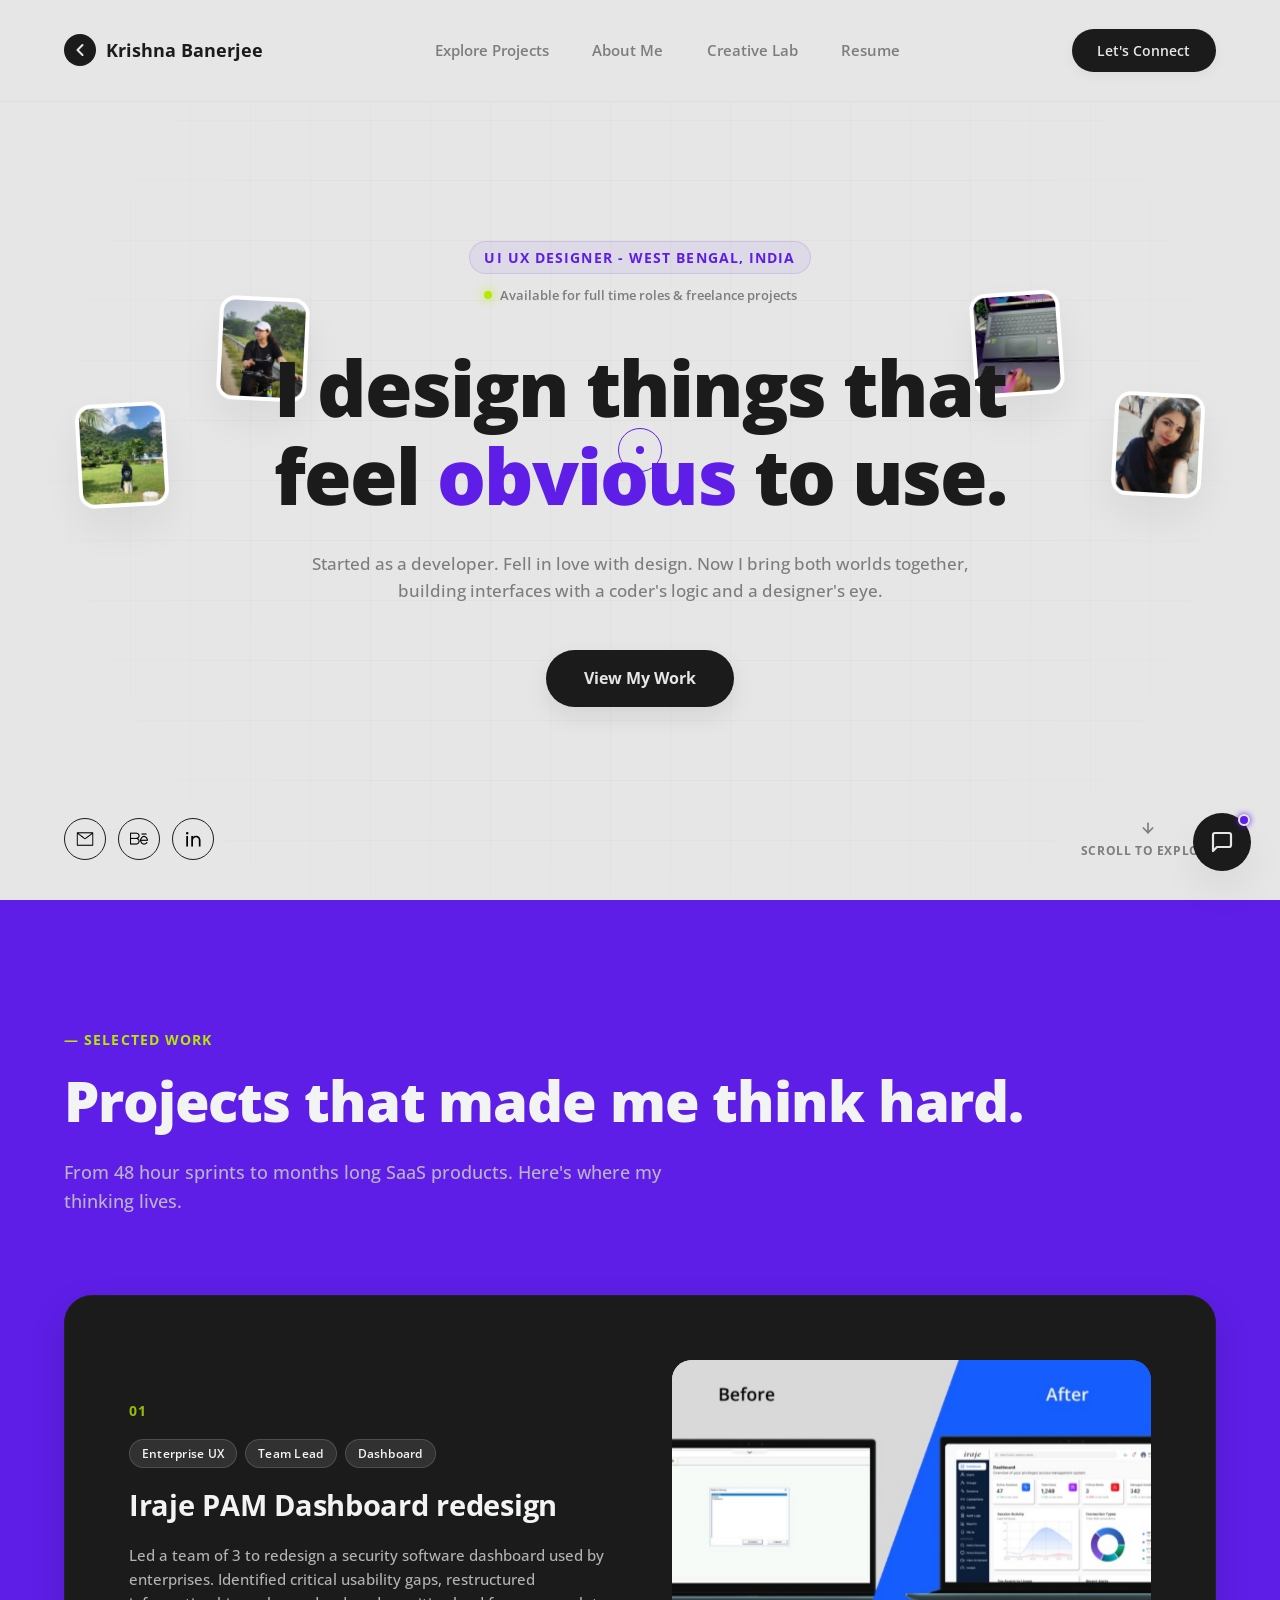
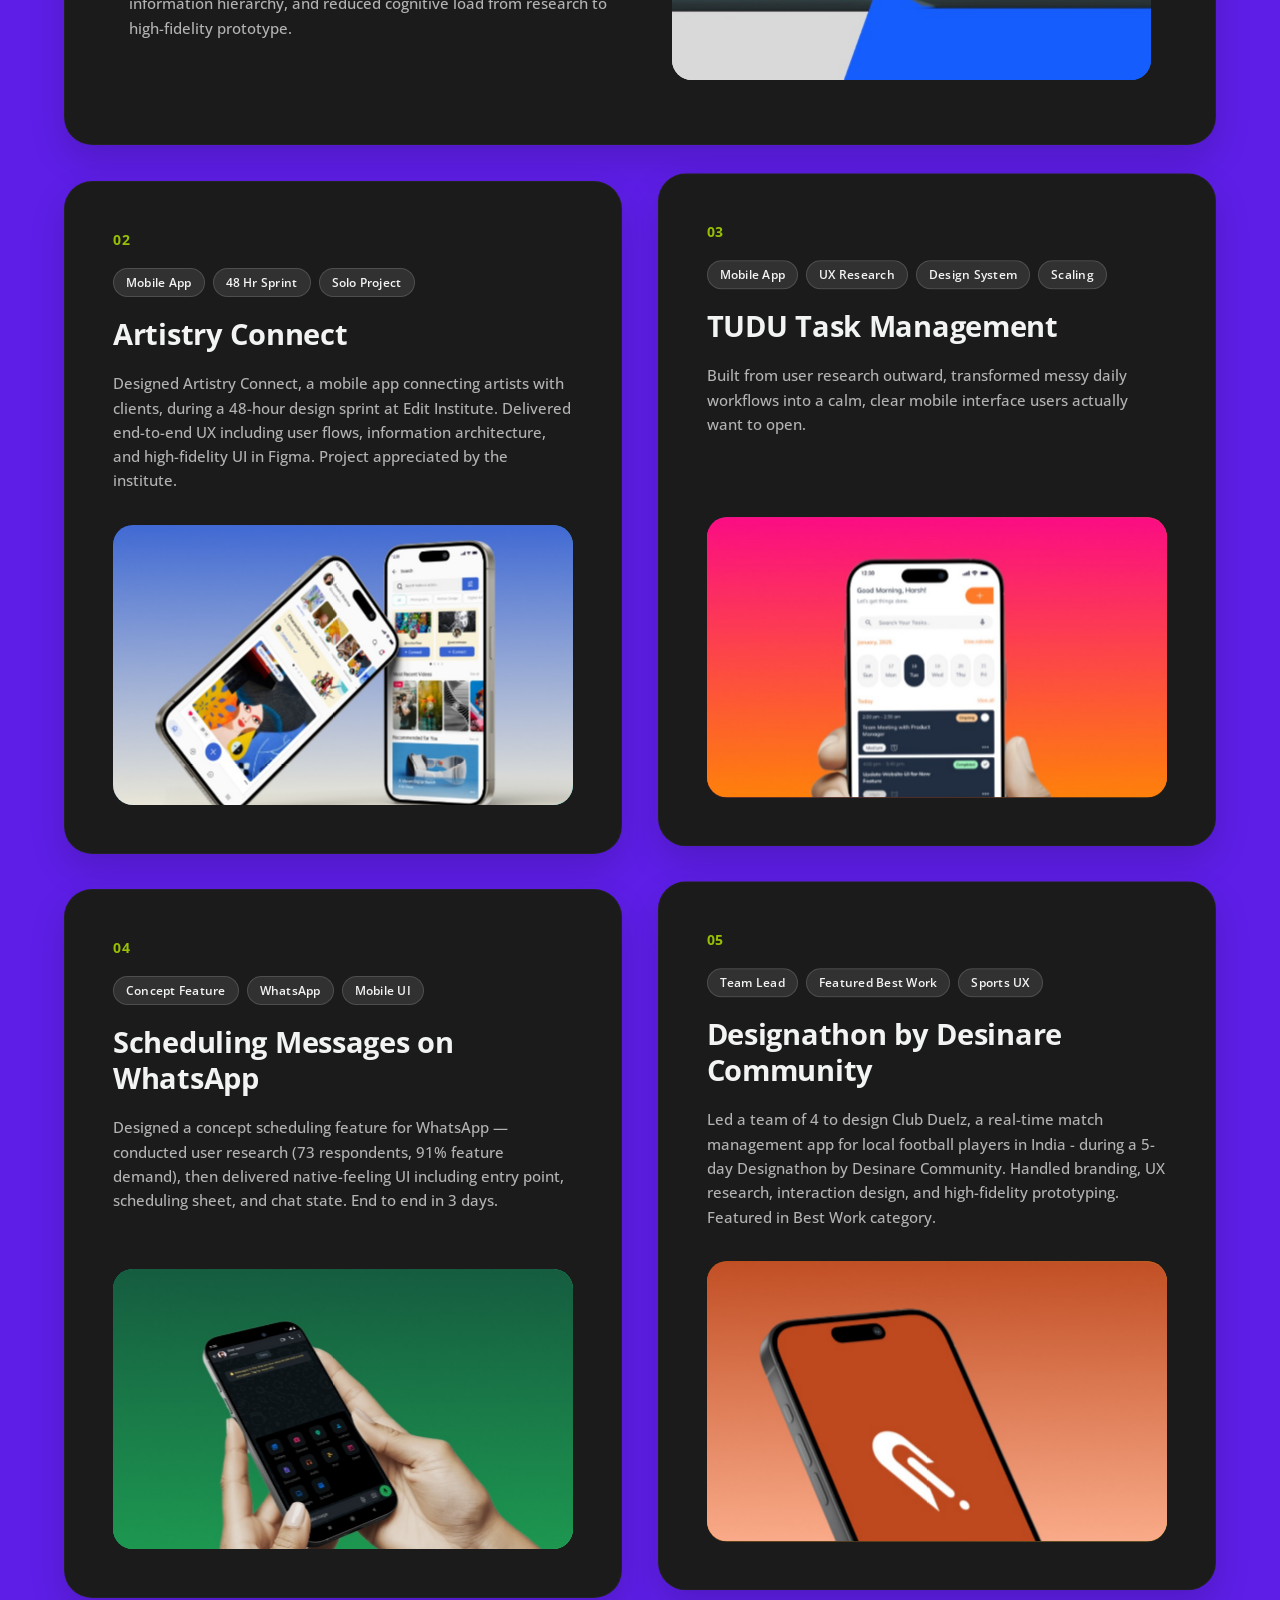
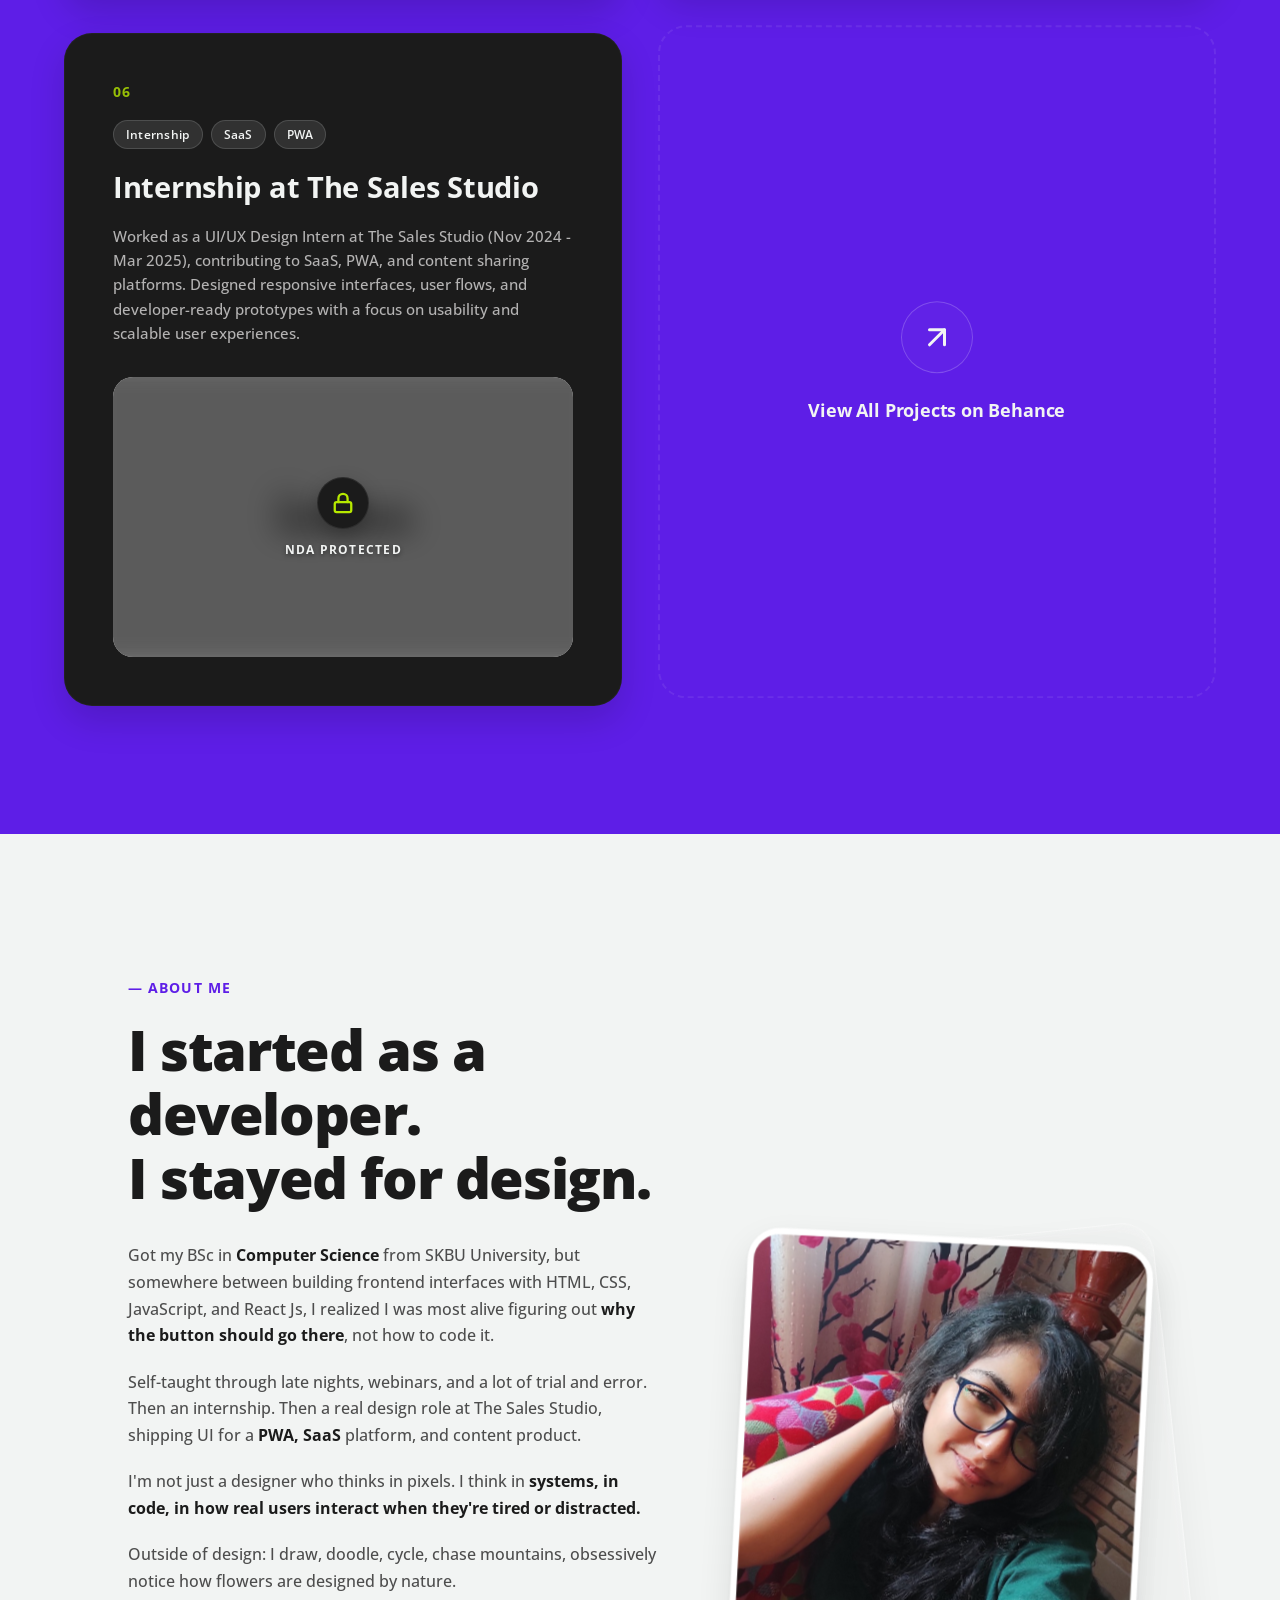
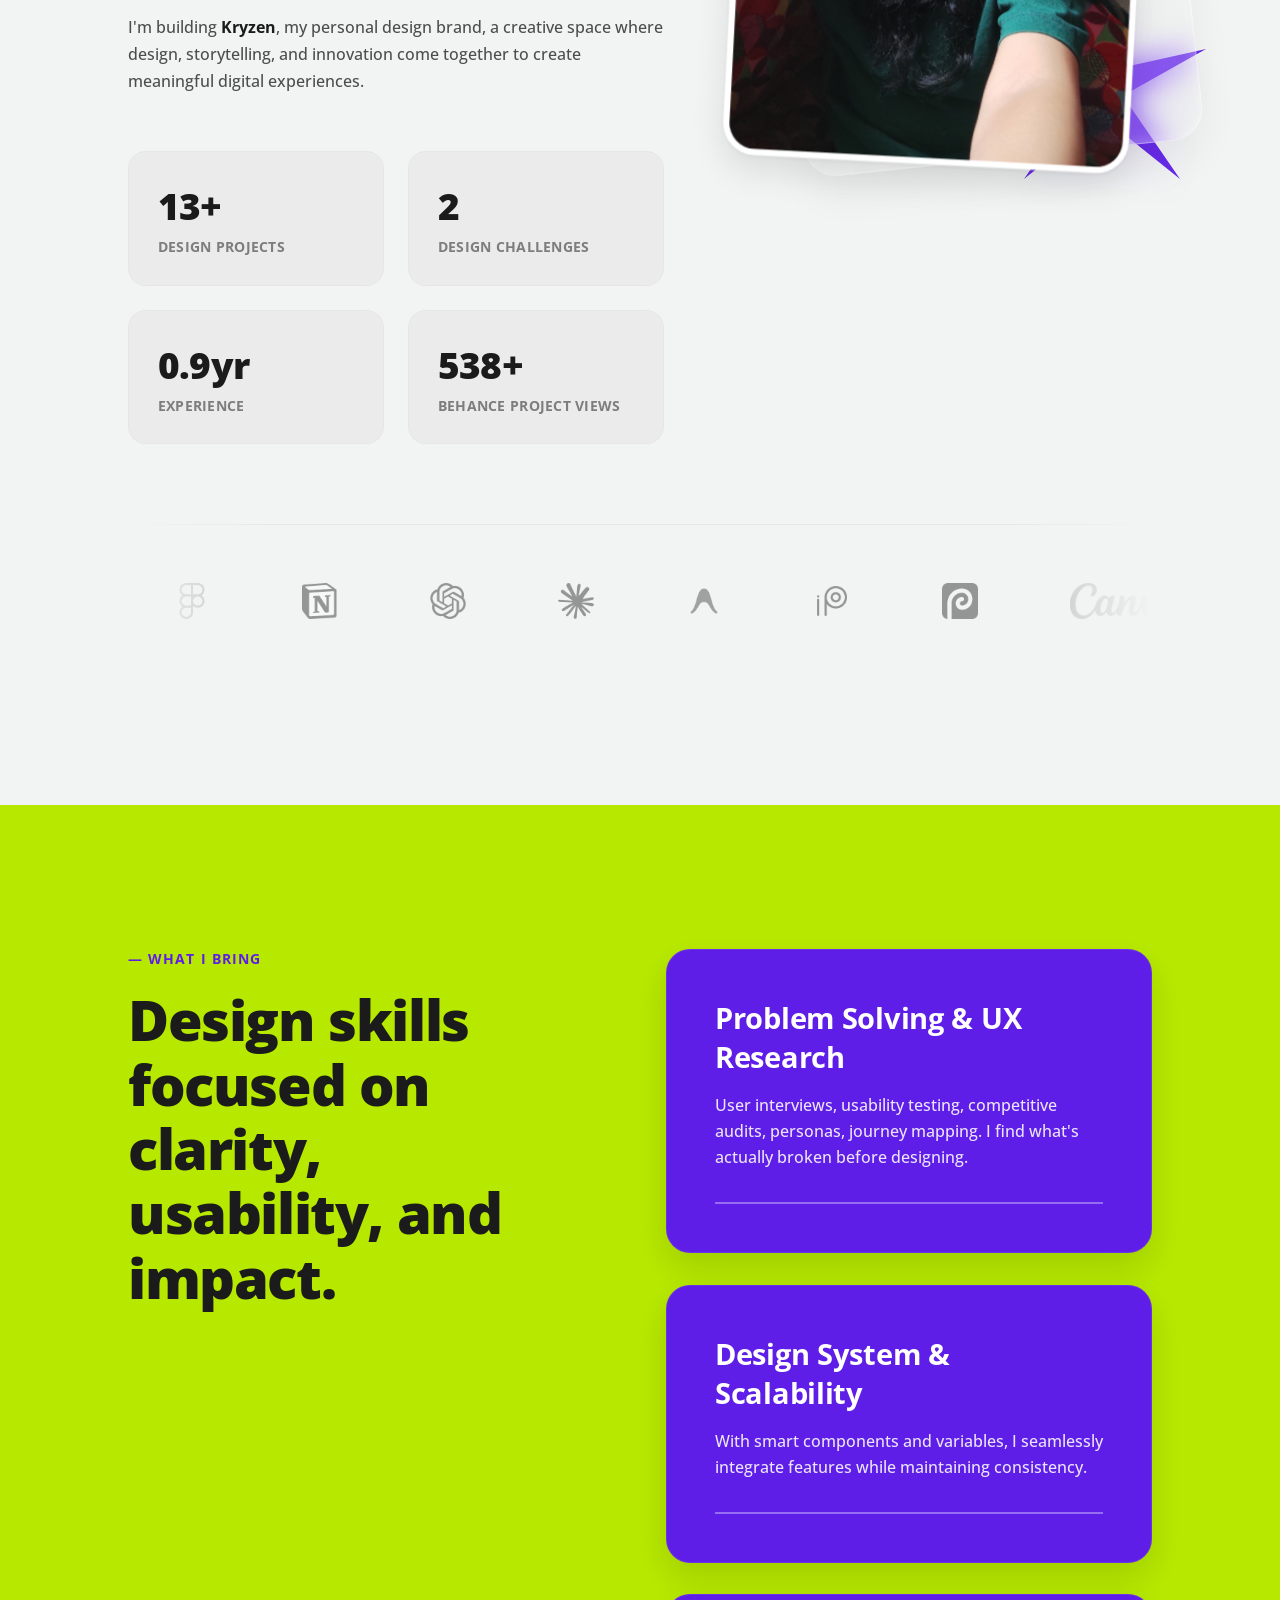
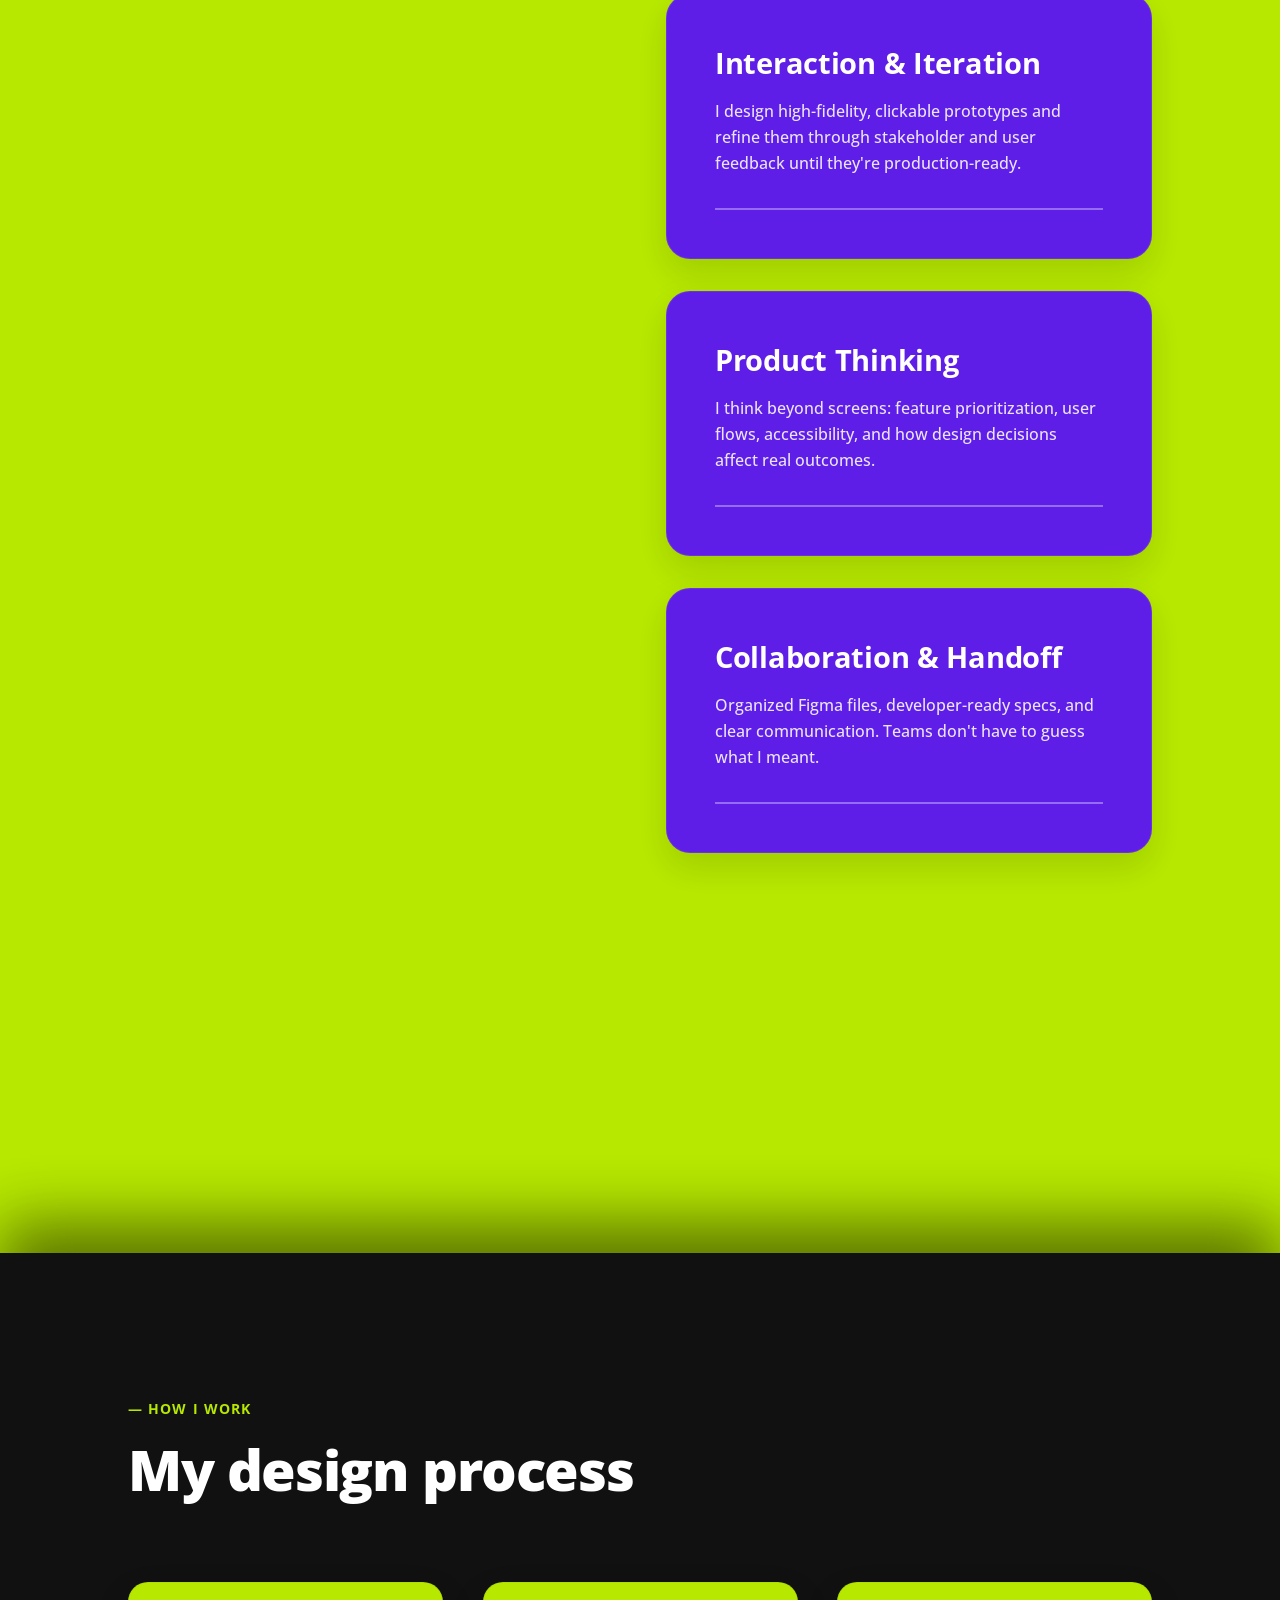
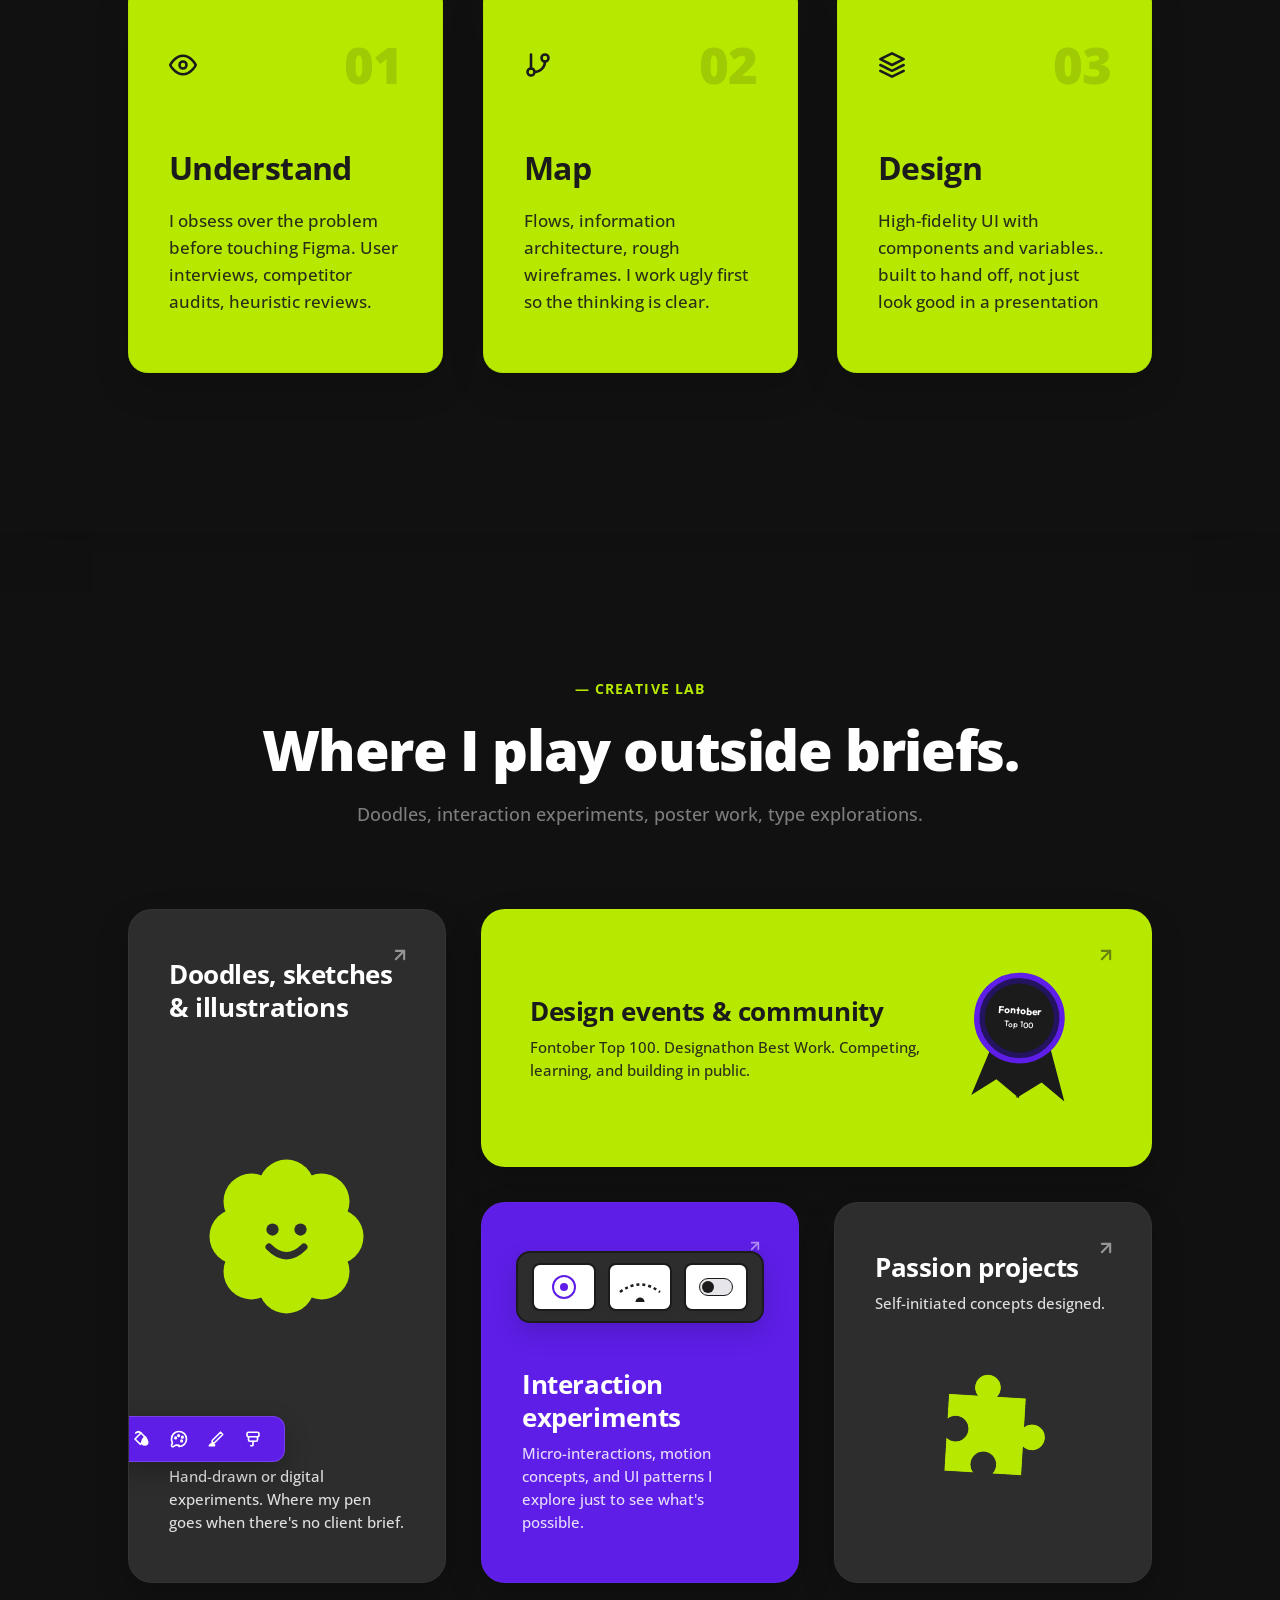
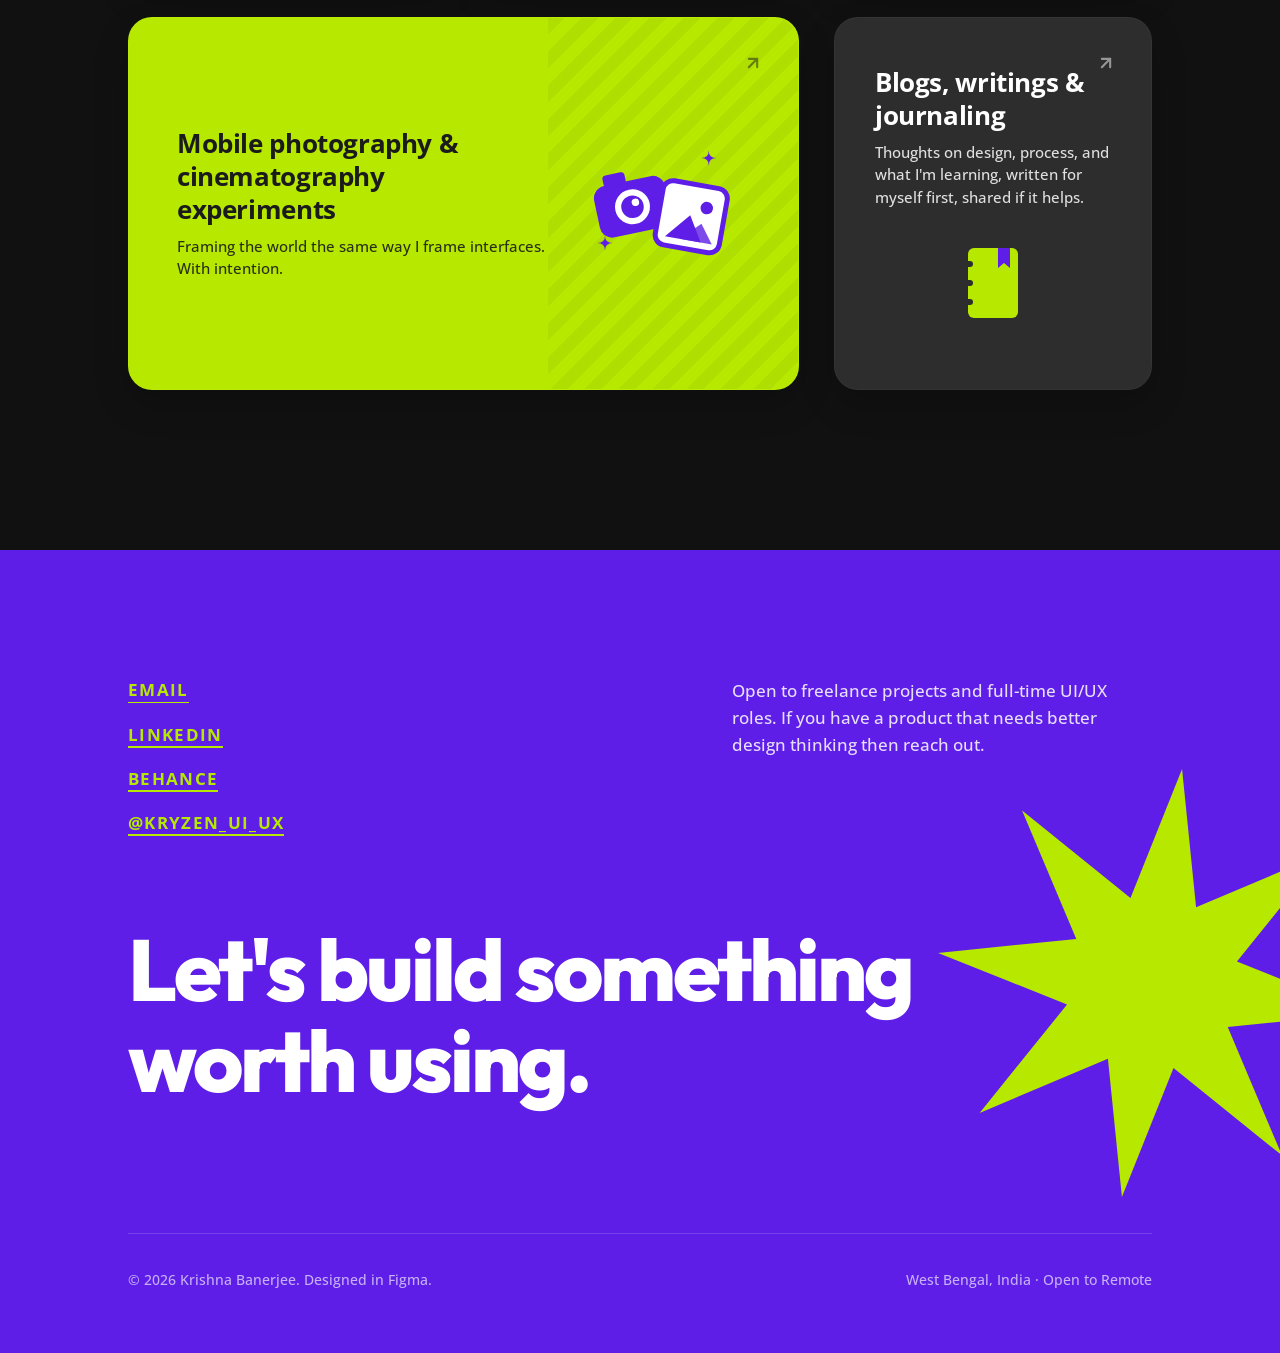
==== index.html @ fd3e34a5 "git" ====
<!DOCTYPE html>
<html lang="en">

<head>
  <meta charset="UTF-8">
  <meta name="viewport" content="width=device-width, initial-scale=1.0">
  <title>Krishna Banerjee — Creative UI/UX Designer & Developer</title>
  <meta name="description"
    content="Portfolio of Krishna Banerjee, a UI/UX Designer who designs things that feel obvious to use. Available for full time roles & freelance projects.">

  <!-- SEO & Open Graph Metadata -->
  <meta property="og:title" content="Krishna Banerjee — Creative UI/UX Designer & Developer">
  <meta property="og:description"
    content="Portfolio of Krishna Banerjee, a UI/UX Designer who designs things that feel obvious to use.">
  <meta property="og:type" content="website">

  <!-- Premium Fonts -->
  <link rel="preconnect" href="https://fonts.googleapis.com">
  <link rel="preconnect" href="https://fonts.gstatic.com" crossorigin>
  <link
    href="https://fonts.googleapis.com/css2?family=Open+Sans:ital,wght@0,300..800;1,300..800&family=Outfit:wght@400;700;800&display=swap"
    rel="stylesheet">

  <!-- Main Stylesheet -->
  <link rel="stylesheet" href="src/style.css">

  <!-- Favicon -->
  <link rel="icon" type="image/png" href="assets/favicon.png">
</head>

<body>

  <!-- Custom Interactive Cursor -->
  <div class="custom-cursor" id="customCursor">
    <div class="cursor-dot"></div>
    <div class="cursor-ring"></div>
    <span class="cursor-text"></span>
  </div>

  <!-- Tech Design Grid Overlay -->
  <div class="grid-overlay"></div>

  <!-- Main Container -->
  <div class="page-container">

    <!-- Navigation Header -->
    <header class="header">
      <a href="#home" class="logo magnetic">
        <span class="logo-icon">
          <svg viewBox="0 0 24 24" width="20" height="20" stroke="currentColor" stroke-width="2.5" fill="none"
            stroke-linecap="round" stroke-linejoin="round">
            <polyline points="15 18 9 12 15 6"></polyline>
          </svg>
        </span>
        <span class="logo-text">Krishna Banerjee</span>
      </a>

      <nav class="nav">
        <a href="#projects" class="nav-link magnetic">Explore Projects</a>
        <a href="#about" class="nav-link magnetic">About Me</a>
        <a href="#lab" class="nav-link magnetic">Creative Lab</a>
        <a href="resume.html" class="nav-link magnetic">Resume</a>
      </nav>

      <div class="header-right">
        <a href="#footer" class="btn btn-connect magnetic">Let's Connect</a>
      </div>

      <!-- Responsive Mobile Hamburger Button -->
      <button class="menu-toggle" id="menuToggle" aria-label="Toggle Menu">
        <span class="bar"></span>
        <span class="bar"></span>
        <span class="bar"></span>
      </button>
    </header>

    <!-- Mobile Navigation Drawer Overlay -->
    <div class="mobile-menu-drawer" id="mobileMenuDrawer">
      <button class="drawer-close" id="drawerClose" aria-label="Close Menu">
        <svg viewBox="0 0 24 24" width="24" height="24" fill="none" stroke="currentColor" stroke-width="2.5"
          stroke-linecap="round" stroke-linejoin="round">
          <line x1="18" y1="6" x2="6" y2="18"></line>
          <line x1="6" y1="6" x2="18" y2="18"></line>
        </svg>
      </button>
      <nav class="drawer-nav">
        <a href="#projects" class="drawer-link">Explore Projects</a>
        <a href="#about" class="drawer-link">About Me</a>
        <a href="#lab" class="drawer-link">Creative Lab</a>
        <a href="resume.html" class="drawer-link">Resume</a>
        <a href="#footer" class="drawer-link drawer-btn">Let's Connect</a>
      </nav>
    </div>

    <!-- Main Content -->
    <main>

      <!-- Hero Section -->
      <section class="hero-section" id="home">

        <!-- Status Badges -->
        <div class="hero-badges">
          <div class="role-badge">UI UX Designer - West Bengal, India</div>
          <div class="status-badge">
            <span class="status-dot"></span>
            <span class="status-text">Available for full time roles & freelance projects</span>
          </div>
        </div>

        <!-- Main Title -->
        <h1 class="hero-title">
          I design things that<br>feel <span class="highlight">obvious</span> to use.
        </h1>

        <!-- Hero Subtitle -->
        <p class="hero-subtitle">
          Started as a developer. Fell in love with design. Now I bring both worlds together, building interfaces with a
          coder's logic and a designer's eye.
        </p>

        <!-- Call to Action -->
        <div class="hero-cta">
          <a href="#projects" class="btn btn-primary magnetic">View My Work</a>
        </div>

        <!-- Floating Parallax Images -->
        <div class="floating-images-wrap">
          <!-- Far Left: Scenic Park -->
          <div class="floating-img-card card-scenic" data-parallax-factor="0.08" data-tilt-factor="0.15">
            <div class="img-wrapper">
              <img src="assets/hero/scenic_park.jpg" alt="Lush scenic green park and mountain trail background">
            </div>
          </div>

          <!-- Middle Left: Woman with Bicycle -->
          <div class="floating-img-card card-bicycle" data-parallax-factor="0.05" data-tilt-factor="-0.1">
            <div class="img-wrapper">
              <img src="assets/hero/person_bicycle.jpg" alt="A portrait of a woman standing with a bicycle on a road">
            </div>
          </div>

          <!-- Middle Right: Modern Laptop Setup -->
          <div class="floating-img-card card-laptop" data-parallax-factor="0.06" data-tilt-factor="0.12">
            <div class="img-wrapper">
              <img src="assets/hero/Frame 12.jpg" alt="A graphic tablet being used with a stylus pen in front of a laptop screen">
            </div>
          </div>

          <!-- Far Right: Female UI/UX Designer Portrait (Krishna) -->
          <div class="floating-img-card card-portrait" data-parallax-factor="0.09" data-tilt-factor="-0.08">
            <div class="img-wrapper">
              <img src="assets/hero/developer_portrait.jpg" alt="Female UI UX designer portrait close up smiling">
            </div>
          </div>
        </div>

        <!-- Hero Footer Footer Controls -->
        <div class="hero-footer">
          <div class="social-links">
            <a href="mailto:banerjeekrishnaaa35@gmail.com" class="social-btn magnetic" aria-label="Email">
              <img src="assets/icons/weui_email-outlined.png" alt="Email Icon">
            </a>

            <a href="https://www.behance.net/krishnabanerjee" target="_blank" rel="noopener noreferrer"
              class="social-btn magnetic" aria-label="Behance">
              <img src="assets/icons/iconoir_behance.png" alt="Behance Icon">
            </a>

            <a href="https://www.linkedin.com/in/krishna-banerjee-384554218" target="_blank" rel="noopener noreferrer"
              class="social-btn magnetic" aria-label="LinkedIn">
              <img src="assets/icons/ri_linkedin-line.png" alt="LinkedIn Icon">
            </a>
          </div>

          <div class="scroll-explore">
            <span class="arrow-down">
              <svg viewBox="0 0 24 24" width="16" height="16" stroke="currentColor" stroke-width="2.5" fill="none"
                stroke-linecap="round" stroke-linejoin="round">
                <line x1="12" y1="5" x2="12" y2="19"></line>
                <polyline points="19 12 12 19 5 12"></polyline>
              </svg>
            </span>
            <span class="scroll-text">Scroll to explore</span>
          </div>
        </div>

      </section>

      <!-- Selected Work Section -->
      <section class="projects-section" id="projects">
        <div class="projects-container">

          <div class="projects-header">
            <span class="projects-tag">— SELECTED WORK</span>
            <h2 class="projects-title">Projects that made me think hard.</h2>
            <p class="projects-subtitle">From 48 hour sprints to months long SaaS products. Here's where my thinking
              lives.</p>
          </div>

          <div class="projects-grid">

            <!-- Card 01: Iraje PAM Dashboard redesign (Full-width) -->
            <a href="https://www.behance.net/gallery/245617841/Enterprise-Security-UI-UX-Case-Study" target="_blank"
              rel="noopener noreferrer" class="project-card card-full" data-project="01">
              <div class="project-info">
                <span class="project-number">01</span>
                <div class="project-tags">
                  <span class="project-tag">Enterprise UX</span>
                  <span class="project-tag">Team Lead</span>
                  <span class="project-tag">Dashboard</span>
                </div>
                <h3 class="project-name">Iraje PAM Dashboard redesign</h3>
                <p class="project-desc">Led a team of 3 to redesign a security software dashboard used by enterprises.
                  Identified critical usability gaps, restructured information hierarchy, and reduced cognitive load
                  from research to high-fidelity prototype.</p>
              </div>
              <div class="project-visual bg-split-diagonal">
                <div class="visual-img-wrapper">
                  <img src="assets/project_iraje.jpg?v=3" alt="Iraje PAM Dashboard Redesign Laptop Mockups">
                </div>
              </div>
            </a>

            <!-- Card 02: Artistry Connect (Half-width) -->
            <a href="https://www.behance.net/gallery/232113433/Artistry-Connect-The-48-Hour-Design-Sprint"
              target="_blank" rel="noopener noreferrer" class="project-card" data-project="02">
              <div class="project-info">
                <span class="project-number">02</span>
                <div class="project-tags">
                  <span class="project-tag">Mobile App</span>
                  <span class="project-tag">48 Hr Sprint</span>
                  <span class="project-tag">Solo Project</span>
                </div>
                <h3 class="project-name">Artistry Connect</h3>
                <p class="project-desc">Designed Artistry Connect, a mobile app connecting artists with clients, during
                  a 48-hour design sprint at Edit Institute. Delivered end-to-end UX including user flows, information
                  architecture, and high-fidelity UI in Figma. Project appreciated by the institute.</p>
              </div>
              <div class="project-visual bg-gradient-blue">
                <div class="visual-img-wrapper">
                  <img src="assets/project_artistry.jpg?v=2" alt="Artistry Connect Mobile App Mockups">
                </div>
              </div>
            </a>

            <!-- Card 03: TUDU Task Management (Half-width) -->
            <a href="https://www.behance.net/gallery/225492697/TUDU-Task-Management-App-UI-Case-Study" target="_blank"
              rel="noopener noreferrer" class="project-card" data-project="03">
              <div class="project-info">
                <span class="project-number">03</span>
                <div class="project-tags">
                  <span class="project-tag">Mobile App</span>
                  <span class="project-tag">UX Research</span>
                  <span class="project-tag">Design System</span>
                  <span class="project-tag">Scaling</span>
                </div>
                <h3 class="project-name">TUDU Task Management</h3>
                <p class="project-desc">Built from user research outward, transformed messy daily workflows into a calm,
                  clear mobile interface users actually want to open.</p>
              </div>
              <div class="project-visual bg-gradient-pink">
                <div class="visual-img-wrapper">
                  <img src="assets/project_tudu.jpg?v=2" alt="TUDU Task Management Mobile App Mockups">
                </div>
              </div>
            </a>

            <!-- Card 04: Scheduling Messages on WhatsApp (Half-width) -->
            <a href="https://www.behance.net/gallery/249298499/Scheduling-Messages-on-WhatsApp-UIUX-Case-Study"
              target="_blank" rel="noopener noreferrer" class="project-card" data-project="04">
              <div class="project-info">
                <span class="project-number">04</span>
                <div class="project-tags">
                  <span class="project-tag">Concept Feature</span>
                  <span class="project-tag">WhatsApp</span>
                  <span class="project-tag">Mobile UI</span>
                </div>
                <h3 class="project-name">Scheduling Messages on WhatsApp</h3>
                <p class="project-desc">Designed a concept scheduling feature for WhatsApp — conducted user research (73
                  respondents, 91% feature demand), then delivered native-feeling UI including entry point, scheduling
                  sheet, and chat state. End to end in 3 days.</p>
              </div>
              <div class="project-visual bg-gradient-green">
                <div class="visual-img-wrapper">
                  <img src="assets/project_whatsapp.jpg?v=2" alt="WhatsApp Message Scheduling Mockups">
                </div>
              </div>
            </a>

            <!-- Card 05: Designathon by Desinare Community (Half-width) -->
            <a href="https://www.behance.net/gallery/231325539/Club-Duelz-Designathon-Project" target="_blank"
              rel="noopener noreferrer" class="project-card" data-project="05">
              <div class="project-info">
                <span class="project-number">05</span>
                <div class="project-tags">
                  <span class="project-tag">Team Lead</span>
                  <span class="project-tag">Featured Best Work</span>
                  <span class="project-tag">Sports UX</span>
                </div>
                <h3 class="project-name">Designathon by Desinare Community</h3>
                <p class="project-desc">Led a team of 4 to design Club Duelz, a real-time match management app for local
                  football players in India - during a 5-day Designathon by Desinare Community. Handled branding, UX
                  research, interaction design, and high-fidelity prototyping. Featured in Best Work category.</p>
              </div>
              <div class="project-visual bg-gradient-orange">
                <div class="visual-img-wrapper">
                  <img src="assets/project_designathon.jpg?v=2" alt="Designathon Club Duelz Mobile App Mockup">
                </div>
              </div>
            </a>

            <!-- Card 06: Internship at The Sales Studio (Half-width - NDA Locked) -->
            <div class="project-card card-locked" data-project="06">
              <div class="project-info">
                <span class="project-number">06</span>
                <div class="project-tags">
                  <span class="project-tag">Internship</span>
                  <span class="project-tag">SaaS</span>
                  <span class="project-tag">PWA</span>
                </div>
                <h3 class="project-name">Internship at The Sales Studio</h3>
                <p class="project-desc">Worked as a UI/UX Design Intern at The Sales Studio (Nov 2024 - Mar 2025),
                  contributing to SaaS, PWA, and content sharing platforms. Designed responsive interfaces, user flows,
                  and developer-ready prototypes with a focus on usability and scalable user experiences.</p>
              </div>
              <div class="project-visual bg-flat-gray visual-locked">
                <div class="visual-img-wrapper img-blurred">
                  <img src="assets/project_salesstudio.jpg?v=2"
                    alt="The Sales Studio SaaS Internship Logo Presentation">
                </div>
                <div class="lock-overlay">
                  <div class="lock-icon">
                    <svg viewBox="0 0 24 24" width="22" height="22" stroke="currentColor" stroke-width="2.5" fill="none"
                      stroke-linecap="round" stroke-linejoin="round">
                      <rect x="3" y="11" width="18" height="11" rx="2" ry="2"></rect>
                      <path d="M7 11V7a5 5 0 0 1 10 0v4"></path>
                    </svg>
                  </div>
                  <span class="lock-label">NDA Protected</span>
                </div>
              </div>
            </div>

            <!-- Card 07: View All Projects on Behance (Half-width interactive redirect block) -->
            <a href="https://www.behance.net/krishnabanerjee" target="_blank" rel="noopener noreferrer"
              class="project-card behance-redirect-card magnetic">
              <div class="behance-content">
                <div class="behance-arrow">
                  <svg viewBox="0 0 24 24" width="36" height="36" stroke="currentColor" stroke-width="2" fill="none"
                    stroke-linecap="round" stroke-linejoin="round">
                    <line x1="7" y1="17" x2="17" y2="7"></line>
                    <polyline points="7 7 17 7 17 17"></polyline>
                  </svg>
                </div>
                <span class="behance-text">View All Projects on Behance</span>
              </div>
            </a>

          </div>

        </div>
      </section>

      <!-- About Me Section -->
      <section class="about-section" id="about">
        <div class="about-container">
          <div class="about-grid">
            <!-- Left Column: Biography & Stats -->
            <div class="about-left">
              <span class="about-tag">— ABOUT ME</span>
              <h2 class="about-title">I started as a developer.<br>I stayed for design.</h2>
              <div class="about-bio">
                <p>Got my BSc in <strong>Computer Science</strong> from SKBU University, but somewhere between building
                  frontend interfaces with HTML, CSS, JavaScript, and React Js, I realized I was most alive figuring out
                  <strong>why the button should go there</strong>, not how to code it.</p>
                <p>Self-taught through late nights, webinars, and a lot of trial and error. Then an internship. Then a
                  real design role at The Sales Studio, shipping UI for a <strong>PWA, SaaS</strong> platform, and
                  content product.</p>
                <p>I'm not just a designer who thinks in pixels. I think in <strong>systems, in code, in how real users
                    interact when they're tired or distracted.</strong></p>
                <p>Outside of design: I draw, doodle, cycle, chase mountains, obsessively notice how flowers are
                  designed by nature.</p>
                <p>I'm building <strong>Kryzen</strong>, my personal design brand, a creative space where design,
                  storytelling, and innovation come together to create meaningful digital experiences.</p>
              </div>

              <!-- Stats Grid with interactive tickers -->
              <div class="stats-grid">
                <div class="stat-card">
                  <span class="stat-value" data-target="20" data-suffix="+">0+</span>
                  <span class="stat-label">Design Projects</span>
                </div>
                <div class="stat-card">
                  <span class="stat-value" data-target="3" data-suffix="">0</span>
                  <span class="stat-label">Design Challenges</span>
                </div>
                <div class="stat-card">
                  <span class="stat-value" data-target="1.5" data-suffix="yr" data-decimals="1">0.0yr</span>
                  <span class="stat-label">Experience</span>
                </div>
                <div class="stat-card">
                  <span class="stat-value" data-target="855" data-suffix="+">0+</span>
                  <span class="stat-label">Behance Project Views</span>
                </div>
              </div>
            </div>

            <!-- Right Column: Interactive ID Card Mockup & Pendulum Swing -->
            <div class="about-right">
              <div class="id-card-trigger-zone" id="idCardTrigger">
                <!-- Suspended Photo Assembly (Drops from top boundary of section) -->
                <div class="id-card-assembly" id="idCardAssembly">
                  <div class="badge-system-wrapper">
                    <!-- Starburst Background Graphic (Behind glass backing) -->
                    <div class="about-star-wrapper">
                      <svg class="about-star-graphic" viewBox="0 0 100 100">
                        <polygon points="50,0 54,38 90,30 58,48 80,80 50,56 20,80 42,48 10,30 46,38" fill="#5E1EE7" />
                      </svg>
                    </div>

                    <!-- Layer 1: Slightly Rotated Frosted Glass backing card (Under photo) -->
                    <div class="badge-glass-backing"></div>

                    <!-- Layer 2: Front Photo Card (Rounded corners & border) -->
                    <div class="about-photo-card">
                      <img src="assets/about_portrait.jpg" alt="Krishna Banerjee Portrait">
                    </div>
                  </div>
                </div>
              </div>
            </div>
          </div>

          <!-- Infinite Skills Marquee -->
          <div class="skills-marquee-container">
            <div class="marquee-track">
              <!-- Set 1 -->
              <div class="marquee-slide">
                <div class="skill-logo-wrap magnetic" data-name="Figma">
                  <img src="assets/logo/image 35.png" class="skill-logo-img" alt="Figma">
                </div>
                <div class="skill-logo-wrap magnetic" data-name="Notion">
                  <img src="assets/logo/image 32.png" class="skill-logo-img" alt="Notion">
                </div>
                <div class="skill-logo-wrap magnetic" data-name="ChatGPT">
                  <img src="assets/logo/image 29.png" class="skill-logo-img" alt="ChatGPT">
                </div>
                <div class="skill-logo-wrap magnetic" data-name="Claude">
                  <img src="assets/logo/image 37.png" class="skill-logo-img" alt="Claude">
                </div>
                <div class="skill-logo-wrap magnetic" data-name="Antigravity">
                  <img src="assets/logo/image 40.png" class="skill-logo-img" alt="Antigravity">
                </div>
                <div class="skill-logo-wrap magnetic" data-name="ibis Paint">
                  <img src="assets/logo/image 38.png" class="skill-logo-img" alt="ibis Paint">
                </div>
                <div class="skill-logo-wrap magnetic" data-name="Photopea">
                  <img src="assets/logo/image 36.png" class="skill-logo-img" alt="Photopea">
                </div>
                <div class="skill-logo-wrap magnetic" data-name="Canva">
                  <img src="assets/logo/image 39.png" class="skill-logo-img" alt="Canva">
                </div>
                <div class="skill-logo-wrap magnetic" data-name="Krita">
                  <img src="assets/logo/krita.png" class="skill-logo-img" alt="Krita">
                </div>
                <div class="skill-logo-wrap magnetic" data-name="Procreate">
                  <img src="assets/logo/procreate.png" class="skill-logo-img" alt="Procreate">
                </div>
              </div>

              <!-- Set 2 (Identical Duplicate for infinite seamless scroll) -->
              <div class="marquee-slide">
                <div class="skill-logo-wrap magnetic" data-name="Figma">
                  <img src="assets/logo/image 35.png" class="skill-logo-img" alt="Figma">
                </div>
                <div class="skill-logo-wrap magnetic" data-name="Notion">
                  <img src="assets/logo/image 32.png" class="skill-logo-img" alt="Notion">
                </div>
                <div class="skill-logo-wrap magnetic" data-name="ChatGPT">
                  <img src="assets/logo/image 29.png" class="skill-logo-img" alt="ChatGPT">
                </div>
                <div class="skill-logo-wrap magnetic" data-name="Claude">
                  <img src="assets/logo/image 37.png" class="skill-logo-img" alt="Claude">
                </div>
                <div class="skill-logo-wrap magnetic" data-name="Antigravity">
                  <img src="assets/logo/image 40.png" class="skill-logo-img" alt="Antigravity">
                </div>
                <div class="skill-logo-wrap magnetic" data-name="ibis Paint">
                  <img src="assets/logo/image 38.png" class="skill-logo-img" alt="ibis Paint">
                </div>
                <div class="skill-logo-wrap magnetic" data-name="Photopea">
                  <img src="assets/logo/image 36.png" class="skill-logo-img" alt="Photopea">
                </div>
                <div class="skill-logo-wrap magnetic" data-name="Canva">
                  <img src="assets/logo/image 39.png" class="skill-logo-img" alt="Canva">
                </div>
                <div class="skill-logo-wrap magnetic" data-name="Krita">
                  <img src="assets/logo/krita.png" class="skill-logo-img" alt="Krita">
                </div>
                <div class="skill-logo-wrap magnetic" data-name="Procreate">
                  <img src="assets/logo/procreate.png" class="skill-logo-img" alt="Procreate">
                </div>
              </div>
            </div>
          </div>
        </div>
      </section>

      <!-- What I Bring Section (Sticky Card Stacking Effect) -->
      <section class="skills-stack-section" id="skills-stack">
        <div class="skills-stack-container">
          <div class="skills-stack-grid">

            <!-- Left Sticky Text Column -->
            <div class="skills-stack-left">
              <span class="skills-stack-tag">— WHAT I BRING</span>
              <h2 class="skills-stack-title">Design skills focused on clarity, usability, and impact.</h2>
            </div>

            <!-- Right Stacking Cards Column -->
            <div class="skills-stack-right">

              <!-- Card 1 -->
              <div class="skill-stack-card" data-index="1">
                <h3 class="skill-card-title">Problem Solving & UX Research</h3>
                <p class="skill-card-text">User interviews, usability testing, competitive audits, personas, journey
                  mapping. I find what's actually broken before designing.</p>
                <div class="skill-card-divider"></div>
              </div>

              <!-- Card 2 -->
              <div class="skill-stack-card" data-index="2">
                <h3 class="skill-card-title">Design System & Scalability</h3>
                <p class="skill-card-text">With smart components and variables, I seamlessly integrate features while
                  maintaining consistency.</p>
                <div class="skill-card-divider"></div>
              </div>

              <!-- Card 3 -->
              <div class="skill-stack-card" data-index="3">
                <h3 class="skill-card-title">Interaction & Iteration</h3>
                <p class="skill-card-text">I design high-fidelity, clickable prototypes and refine them through
                  stakeholder and user feedback until they're production-ready.</p>
                <div class="skill-card-divider"></div>
              </div>

              <!-- Card 4 -->
              <div class="skill-stack-card" data-index="4">
                <h3 class="skill-card-title">Product Thinking</h3>
                <p class="skill-card-text">I think beyond screens: feature prioritization, user flows, accessibility,
                  and how design decisions affect real outcomes.</p>
                <div class="skill-card-divider"></div>
              </div>

              <!-- Card 5 -->
              <div class="skill-stack-card" data-index="5">
                <h3 class="skill-card-title">Collaboration & Handoff</h3>
                <p class="skill-card-text">Organized Figma files, developer-ready specs, and clear communication. Teams
                  don't have to guess what I meant.</p>
                <div class="skill-card-divider"></div>
              </div>

            </div>

          </div>
        </div>
      </section>

      <!-- How I Work / My Design Process Section -->
      <section class="process-section" id="process">
        <div class="process-container">
          <div class="process-header">
            <span class="process-tag">— How I Work</span>
            <h2 class="process-title">My design process</h2>
          </div>

          <div class="process-grid">

            <!-- Card 01: Understand -->
            <div class="process-card">
              <div class="process-card-header">
                <div class="process-icon-wrap">
                  <svg viewBox="0 0 24 24" width="22" height="22" stroke="currentColor" stroke-width="2.5" fill="none"
                    stroke-linecap="round" stroke-linejoin="round" class="process-card-icon">
                    <path d="M1 12s4-8 11-8 11 8 11 8-4 8-11 8-11-8-11-8z"></path>
                    <circle cx="12" cy="12" r="3"></circle>
                  </svg>
                </div>
                <span class="process-number">01</span>
              </div>
              <h3 class="process-card-title">Understand</h3>
              <p class="process-card-text">I obsess over the problem before touching Figma. User interviews, competitor
                audits, heuristic reviews.</p>
            </div>

            <!-- Card 02: Map -->
            <div class="process-card">
              <div class="process-card-header">
                <div class="process-icon-wrap">
                  <svg viewBox="0 0 24 24" width="22" height="22" stroke="currentColor" stroke-width="2.5" fill="none"
                    stroke-linecap="round" stroke-linejoin="round" class="process-card-icon">
                    <line x1="6" y1="3" x2="6" y2="15"></line>
                    <circle cx="18" cy="6" r="3"></circle>
                    <circle cx="6" cy="18" r="3"></circle>
                    <path d="M18 9a9 9 0 0 1-9 9"></path>
                  </svg>
                </div>
                <span class="process-number">02</span>
              </div>
              <h3 class="process-card-title">Map</h3>
              <p class="process-card-text">Flows, information architecture, rough wireframes. I work ugly first so the
                thinking is clear.</p>
            </div>

            <!-- Card 03: Design -->
            <div class="process-card">
              <div class="process-card-header">
                <div class="process-icon-wrap">
                  <svg viewBox="0 0 24 24" width="22" height="22" stroke="currentColor" stroke-width="2.5" fill="none"
                    stroke-linecap="round" stroke-linejoin="round" class="process-card-icon">
                    <polygon points="12 2 2 7 12 12 22 7 12 2"></polygon>
                    <polyline points="2 17 12 22 22 17"></polyline>
                    <polyline points="2 12 12 17 22 12"></polyline>
                  </svg>
                </div>
                <span class="process-number">03</span>
              </div>
              <h3 class="process-card-title">Design</h3>
              <p class="process-card-text">High-fidelity UI with components and variables.. built to hand off, not just
                look good in a presentation</p>
            </div>

          </div>
        </div>
      </section>

      <!-- Creative Lab Bento Grid Section -->
      <section class="lab-section" id="lab">
        <div class="lab-container">
          <div class="lab-header">
            <span class="lab-tag">— Creative Lab</span>
            <h2 class="lab-title">Where I play outside briefs.</h2>
            <p class="lab-subtitle">Doodles, interaction experiments, poster work, type explorations.</p>
          </div>

          <div class="lab-grid">

            <!-- Card 1: Doodles, sketches & illustrations (Spans 2 rows, Col 1) -->
            <a href="doodles.html" class="lab-card card-doodles">
              <h3 class="lab-card-title">Doodles, sketches & illustrations</h3>
              <div class="lab-card-arrow">
                <svg viewBox="0 0 24 24" width="20" height="20" stroke="currentColor" stroke-width="2.5" fill="none"
                  stroke-linecap="round" stroke-linejoin="round">
                  <line x1="7" y1="17" x2="17" y2="7"></line>
                  <polyline points="7 7 17 7 17 17"></polyline>
                </svg>
              </div>

              <!-- Flower Illustration wrapper -->
              <div class="lab-ill-wrap doodles-ill-wrap">
                <svg viewBox="0 0 100 100" width="175" height="175" fill="none" xmlns="http://www.w3.org/2000/svg"
                  class="lab-ill doodles-flower-ill">
                  <!-- Petals -->
                  <circle cx="50" cy="22" r="16" fill="#B7E900" />
                  <circle cx="70" cy="30" r="16" fill="#B7E900" />
                  <circle cx="78" cy="50" r="16" fill="#B7E900" />
                  <circle cx="70" cy="70" r="16" fill="#B7E900" />
                  <circle cx="50" cy="78" r="16" fill="#B7E900" />
                  <circle cx="30" cy="70" r="16" fill="#B7E900" />
                  <circle cx="22" cy="50" r="16" fill="#B7E900" />
                  <circle cx="30" cy="30" r="16" fill="#B7E900" />
                  <!-- Center -->
                  <circle cx="50" cy="50" r="24" fill="#B7E900" />
                  <!-- Eyes -->
                  <circle cx="42" cy="46" r="3.5" fill="#2D2D2D" />
                  <circle cx="58" cy="46" r="3.5" fill="#2D2D2D" />
                  <!-- Smile -->
                  <path d="M 40 56 Q 50 66 60 56" stroke="#2D2D2D" stroke-width="4" stroke-linecap="round"
                    fill="none" />
                </svg>
              </div>

              <!-- Floating Tool Palette Pill Bar overlay -->
              <div class="palette-pill-bar">
                <div class="palette-icon" title="Paint Bucket">
                  <svg viewBox="0 0 24 24" width="18" height="18" fill="none" stroke="currentColor" stroke-width="2.2"
                    stroke-linecap="round" stroke-linejoin="round">
                    <path d="M19 11L12 4L4 12l7 7l8-8z"></path>
                    <path d="M12 4c-2-2-5-2-7 0"></path>
                    <path d="M21 16c0 2.2-1.8 4-4 4s-4-1.8-4-4c0-3 4-7 4-7s4 4 4 7z" fill="currentColor"></path>
                  </svg>
                </div>
                <div class="palette-icon" title="Color Palette">
                  <svg viewBox="0 0 24 24" width="18" height="18" fill="none" stroke="currentColor" stroke-width="2.2"
                    stroke-linecap="round" stroke-linejoin="round">
                    <path
                      d="M12 22C17.5 22 22 17.5 22 12S17.5 2 12 2 2 6.5 2 12c0 1.4.3 2.7.8 3.9.4.9.4 1.9 0 2.7l-.5 1c-.5.8-.3 1.9.5 2.4.7.4 1.6.4 2.2-.1l1.5-1.1c.8-.6 1.8-.8 2.7-.6.8.2 1.8.2 2.8.2z">
                    </path>
                    <circle cx="7.5" cy="10.5" r="1" fill="currentColor"></circle>
                    <circle cx="11.5" cy="7.5" r="1" fill="currentColor"></circle>
                    <circle cx="16.5" cy="9.5" r="1" fill="currentColor"></circle>
                    <circle cx="15.5" cy="14.5" r="1" fill="currentColor"></circle>
                  </svg>
                </div>
                <div class="palette-icon" title="Paint Brush">
                  <svg viewBox="0 0 24 24" width="18" height="18" fill="none" stroke="currentColor" stroke-width="2.2"
                    stroke-linecap="round" stroke-linejoin="round">
                    <path d="M18 3l3 3L10 17H7v-3L18 3z"></path>
                    <path d="M3 21c1-2 2-3 4-3s3 1 3 3H3z" fill="currentColor"></path>
                  </svg>
                </div>
                <div class="palette-icon" title="Paint Roller">
                  <svg viewBox="0 0 24 24" width="18" height="18" fill="none" stroke="currentColor" stroke-width="2.2"
                    stroke-linecap="round" stroke-linejoin="round">
                    <rect x="4" y="3" width="16" height="6" rx="2"></rect>
                    <path d="M6 9v4a2 2 0 0 0 2 2h8a2 2 0 0 0 2-2V9"></path>
                    <path d="M12 15v5a1 1 0 0 1-1 1h-2"></path>
                  </svg>
                </div>
              </div>

              <p class="lab-card-text">Hand-drawn or digital experiments. Where my pen goes when there's no client
                brief.</p>
            </a>

            <!-- Card 2: Design events & community (Row 1, Col 2 & 3) -->
            <a href="events.html" class="lab-card card-events">
              <div class="events-content">
                <h3 class="lab-card-title">Design events & community</h3>
                <p class="lab-card-text">Fontober Top 100. Designathon Best Work. Competing, learning, and building in
                  public.</p>
              </div>
              <div class="lab-card-arrow">
                <svg viewBox="0 0 24 24" width="20" height="20" stroke="currentColor" stroke-width="2.5" fill="none"
                  stroke-linecap="round" stroke-linejoin="round">
                  <line x1="7" y1="17" x2="17" y2="7"></line>
                  <polyline points="7 7 17 7 17 17"></polyline>
                </svg>
              </div>
              <!-- Custom Medal Illustration SVG (Scaled Up with Larger Text) -->
              <div class="events-ill-wrap">
                <svg viewBox="0 0 120 120" width="160" height="160" fill="none" xmlns="http://www.w3.org/2000/svg"
                  class="lab-ill events-medal-svg">
                  <!-- Ribbons -->
                  <path d="M46 52 L28 105 L46 92 L64 105 L58 52 Z" fill="#1B1B1B" />
                  <path d="M58 52 L62 105 L80 92 L98 105 L80 52 Z" fill="#1B1B1B" />
                  <!-- Medal Outer Ring -->
                  <circle cx="60" cy="45" r="32" fill="#24135F" stroke="#5E1EE7" stroke-width="4" />
                  <!-- Medal Inner Circle -->
                  <circle cx="60" cy="45" r="26" fill="#1B1B1B" />
                  <!-- Text inside Medal -->
                  <text x="60" y="42" fill="#FFFFFF" font-family="'Outfit', sans-serif" font-weight="700"
                    font-size="7.5" text-anchor="middle">Fontober</text>
                  <text x="60" y="52" fill="#FFFFFF" font-family="'Outfit', sans-serif" font-weight="500" font-size="6"
                    text-anchor="middle">Top 100</text>
                </svg>
              </div>
            </a>

            <!-- Card 3: Interaction experiments (Row 2, Col 2) -->
            <a href="interactions.html" class="lab-card card-interaction">
              <!-- Wrapped in a single container matching figma layout -->
              <div class="interaction-mockup-container">
                <div class="interaction-mockup-row">
                  <!-- Panel 1: Target dot -->
                  <div class="mockup-panel panel-target">
                    <div class="target-circle-outer">
                      <div class="target-dot-inner"></div>
                    </div>
                  </div>

                  <!-- Panel 2: Path Follower -->
                  <div class="mockup-panel panel-path">
                    <svg class="mockup-path-svg" viewBox="0 0 60 30" width="60" height="30">
                      <path d="M10 20 Q 30 5, 50 20" fill="none" stroke="#1B1B1B" stroke-width="2.5"
                        stroke-dasharray="3,3" id="explore-curve-path" />
                      <circle cx="10" cy="20" r="4.5" fill="#1B1B1B" class="path-dot-follower" />
                    </svg>
                  </div>

                  <!-- Panel 3: Toggle Switch -->
                  <div class="mockup-panel panel-switch">
                    <div class="mockup-switch-track">
                      <div class="mockup-switch-thumb"></div>
                    </div>
                  </div>
                </div>
              </div>

              <div class="interaction-text-content">
                <h3 class="lab-card-title">Interaction experiments</h3>
                <p class="lab-card-text">Micro-interactions, motion concepts, and UI patterns I explore just to see
                  what's possible.</p>
              </div>

              <div class="lab-card-arrow">
                <svg viewBox="0 0 24 24" width="16" height="16" stroke="currentColor" stroke-width="2.5" fill="none"
                  stroke-linecap="round" stroke-linejoin="round">
                  <line x1="7" y1="17" x2="17" y2="7"></line>
                  <polyline points="7 7 17 7 17 17"></polyline>
                </svg>
              </div>
            </a>

            <!-- Card 4: Passion projects (Row 2, Col 3) -->
            <a href="passion.html" class="lab-card card-passion">
              <div class="passion-content">
                <h3 class="lab-card-title">Passion projects</h3>
                <p class="lab-card-text text-top-desc">Self-initiated concepts designed.</p>
              </div>
              <div class="lab-card-arrow">
                <svg viewBox="0 0 24 24" width="20" height="20" stroke="currentColor" stroke-width="2.5" fill="none"
                  stroke-linecap="round" stroke-linejoin="round">
                  <line x1="7" y1="17" x2="17" y2="7"></line>
                  <polyline points="7 7 17 7 17 17"></polyline>
                </svg>
              </div>

              <!-- Puzzle piece wrapper PNG -->
              <div class="lab-ill-wrap passion-ill-wrap">
                <img src="assets/lab_puzzle.png" alt="Puzzle Piece Illustration" class="lab-ill passion-puzzle-ill">
              </div>
            </a>

            <!-- Card 5: Mobile photography & cinematography experiments (Spans 2 columns, Row 3) -->
            <a href="photography.html" class="lab-card card-photography">
              <div class="photography-content">
                <h3 class="lab-card-title">Mobile photography & <br>cinematography experiments</h3>
                <p class="lab-card-text">Framing the world the same way I frame interfaces. With intention.</p>
              </div>
              <div class="lab-card-arrow">
                <svg viewBox="0 0 24 24" width="20" height="20" stroke="currentColor" stroke-width="2.5" fill="none"
                  stroke-linecap="round" stroke-linejoin="round">
                  <line x1="7" y1="17" x2="17" y2="7"></line>
                  <polyline points="7 7 17 7 17 17"></polyline>
                </svg>
              </div>
              <!-- Camera illustration SVG (Scaled Up) -->
              <div class="photography-ill-wrap">
                <svg viewBox="0 0 160 120" width="200" height="150" fill="none" xmlns="http://www.w3.org/2000/svg"
                  class="lab-ill photography-camera-svg">
                  <!-- Stars -->
                  <path d="M 115 18 Q 115 24 121 24 Q 115 24 115 30 Q 115 24 109 24 Q 115 24 115 18 Z" fill="#5E1EE7" />
                  <path d="M 32 86 Q 32 92 38 92 Q 32 92 32 98 Q 32 92 26 92 Q 32 92 32 86 Z" fill="#5E1EE7" />

                  <!-- Camera Group -->
                  <g transform="rotate(-12 54 63)">
                    <rect x="25" y="42" width="58" height="42" rx="10" fill="#5E1EE7" />
                    <rect x="35" y="34" width="18" height="10" rx="3" fill="#5E1EE7" />
                    <circle cx="54" cy="63" r="14" fill="#FFFFFF" />
                    <circle cx="54" cy="63" r="9" fill="#5E1EE7" />
                    <circle cx="57" cy="60" r="3" fill="#FFFFFF" />
                  </g>

                  <!-- Photo Card Group -->
                  <g transform="rotate(10 101 71)">
                    <rect x="75" y="45" width="52" height="52" rx="8" fill="#FFFFFF" stroke="#5E1EE7"
                      stroke-width="4" />
                    <!-- Landscape -->
                    <path d="M 83 90 L 100 70 L 112 90 Z" fill="#5E1EE7" />
                    <path d="M 95 90 L 110 75 L 121 90 Z" fill="#5E1EE7" opacity="0.8" />
                    <circle cx="112" cy="62" r="5" fill="#5E1EE7" />
                  </g>
                </svg>
              </div>
            </a>

            <!-- Card 6: Blogs, writings & journaling (Row 3, Col 3) -->
            <a href="blogs.html" class="lab-card card-journal">
              <div class="journal-content">
                <h3 class="lab-card-title">Blogs, writings & journaling</h3>
                <p class="lab-card-text">Thoughts on design, process, and what I'm learning, written for myself first,
                  shared if it helps.</p>
              </div>
              <div class="lab-card-arrow">
                <svg viewBox="0 0 24 24" width="20" height="20" stroke="currentColor" stroke-width="2.5" fill="none"
                  stroke-linecap="round" stroke-linejoin="round">
                  <line x1="7" y1="17" x2="17" y2="7"></line>
                  <polyline points="7 7 17 7 17 17"></polyline>
                </svg>
              </div>

              <!-- Notebook illustration SVG -->
              <div class="lab-ill-wrap journal-ill-wrap">
                <svg viewBox="0 0 100 100" width="100" height="100" fill="none" xmlns="http://www.w3.org/2000/svg"
                  class="lab-ill journal-notebook-svg">
                  <!-- Notebook Body -->
                  <rect x="25" y="15" width="50" height="70" rx="6" fill="#B7E900" />

                  <!-- Bookmark Ribbon -->
                  <path d="M 55 15 L 55 35 L 61 30 L 67 35 L 67 15 Z" fill="#5E1EE7" />

                  <!-- Rings -->
                  <rect x="18" y="28" width="12" height="6" rx="3" fill="#2D2D2D" />
                  <rect x="18" y="47" width="12" height="6" rx="3" fill="#2D2D2D" />
                  <rect x="18" y="66" width="12" height="6" rx="3" fill="#2D2D2D" />
                </svg>
              </div>
            </a>

          </div>
        </div>
      </section>

    </main>

    <!-- Footer Section -->
    <footer class="footer-section" id="footer">
      <div class="footer-container">

        <!-- Top Row: Links and Description -->
        <div class="footer-top-row">
          <!-- Left Column: Links -->
          <div class="footer-links-col">
            <div class="footer-links">
              <a href="mailto:banerjeekrishnaaa35@gmail.com" class="footer-link">EMAIL</a>
              <a href="https://www.linkedin.com/in/krishna-banerjee-384554218" target="_blank"
                class="footer-link">LINKEDIN</a>
              <a href="https://behance.net/krishnaabanerjee" target="_blank" class="footer-link">BEHANCE</a>
              <a href="https://instagram.com/kryzen_ui_ux" target="_blank" class="footer-link">@KRYZEN_UI_UX</a>
            </div>
          </div>

          <!-- Right Column: Paragraph -->
          <div class="footer-desc-col">
            <p class="footer-description">Open to freelance projects and full-time UI/UX roles. If you have a product
              that needs better design thinking then reach out.</p>
          </div>
        </div>

        <!-- Bottom Row: Heading (Full Width for 2-row layout) -->
        <div class="footer-heading-row">
          <h2 class="footer-heading">Let's build something <br>worth using.</h2>
        </div>

        <!-- Giant Star Graphic (absolutely positioned behind/cropped) -->
        <div class="footer-star-wrap">
          <svg viewBox="0 0 200 200" class="footer-star-svg" fill="none" xmlns="http://www.w3.org/2000/svg">
            <polygon
              points="100,10 113.8,66.2 163.6,36.4 133.8,86.2 190,100 133.8,113.8 163.6,163.6 113.8,133.8 100,190 86.2,133.8 36.4,163.6 66.2,113.8 10,100 66.2,86.2 36.4,36.4 86.2,66.2"
              fill="#B7E900" />
          </svg>
        </div>

        <!-- Bottom Metadata Bar -->
        <div class="footer-bottom">
          <p class="footer-copyright">© 2026 Krishna Banerjee. Designed in Figma.</p>
          <p class="footer-location">West Bengal, India · Open to Remote</p>
        </div>

      </div>
    </footer>

    <!-- Interactive AI Chatbot Widget -->
    <div class="chatbot-widget">
      <!-- Chat Toggle Trigger -->
      <button class="chatbot-toggle magnetic" id="chatToggle" aria-label="Open chat assistant">
        <div class="bot-icon-wrapper">
          <svg class="bot-icon" viewBox="0 0 24 24" width="24" height="24" fill="none" stroke="currentColor"
            stroke-width="2.2" stroke-linecap="round" stroke-linejoin="round">
            <path d="M21 15a2 2 0 0 1-2 2H7l-4 4V5a2 2 0 0 1 2-2h14a2 2 0 0 1 2 2z"></path>
          </svg>
          <svg class="close-icon" viewBox="0 0 24 24" width="24" height="24" fill="none" stroke="currentColor"
            stroke-width="2.2" stroke-linecap="round" stroke-linejoin="round">
            <line x1="18" y1="6" x2="6" y2="18"></line>
            <line x1="6" y1="6" x2="18" y2="18"></line>
          </svg>
        </div>
        <span class="pulse-ring"></span>
        <span class="chat-badge-dot"></span>
      </button>

      <!-- Chat Drawer -->
      <div class="chatbot-drawer" id="chatDrawer">

        <!-- Header -->
        <div class="chat-header">
          <div class="bot-avatar">
            <span class="avatar-dot"></span>
            <svg viewBox="0 0 24 24" width="18" height="18" fill="none" stroke="currentColor" stroke-width="2"
              stroke-linecap="round" stroke-linejoin="round">
              <rect x="3" y="11" width="18" height="10" rx="2"></rect>
              <circle cx="12" cy="5" r="2"></circle>
              <path d="M12 7v4"></path>
              <line x1="8" y1="16" x2="8" y2="16.01"></line>
              <line x1="16" y1="16" x2="16" y2="16.01"></line>
            </svg>
          </div>
          <div class="header-info">
            <h4>KB Assistant</h4>
            <span class="status-online">Online</span>
          </div>
          <button class="chat-close-btn magnetic" id="chatClose" aria-label="Close chat">
            <svg viewBox="0 0 24 24" width="20" height="20" fill="none" stroke="currentColor" stroke-width="2"
              stroke-linecap="round" stroke-linejoin="round">
              <line x1="18" y1="6" x2="6" y2="18"></line>
              <line x1="6" y1="6" x2="18" y2="18"></line>
            </svg>
          </button>
        </div>

        <!-- Chat History -->
        <div class="chat-messages" id="chatMessages">
          <!-- Dynamically populated by JS -->
        </div>

        <!-- Predefined Quick Queries -->
        <div class="chat-quick-queries" id="quickQueries">
          <button class="quick-btn" data-query="Who is Krishna?">About Krishna</button>
          <button class="quick-btn" data-query="What services do you offer?">Services</button>
          <button class="quick-btn" data-query="Are you available for hiring?">Availability</button>
        </div>

        <!-- Input Area -->
        <div class="chat-input-area">
          <textarea id="chatInput" rows="1" placeholder="Type a message..."
            aria-label="Message to assistant"></textarea>
          <button class="chat-send-btn magnetic" id="chatSend" aria-label="Send message">
            <svg viewBox="0 0 24 24" width="18" height="18" fill="none" stroke="currentColor" stroke-width="2"
              stroke-linecap="round" stroke-linejoin="round">
              <line x1="22" y1="2" x2="11" y2="13"></line>
              <polygon points="22 2 15 22 11 13 2 9 22 2"></polygon>
            </svg>
          </button>
        </div>

      </div>
    </div>
  </div>

  <!-- NDA Toast Notification -->
  <div class="nda-toast" id="ndaToast">
    <div class="nda-toast-lock">
      <svg viewBox="0 0 24 24" width="18" height="18" stroke="currentColor" stroke-width="2.5" fill="none"
        stroke-linecap="round" stroke-linejoin="round">
        <rect x="3" y="11" width="18" height="11" rx="2" ry="2"></rect>
        <path d="M7 11V7a5 5 0 0 1 10 0v4"></path>
      </svg>
    </div>
    <span>This project is NDA protected and cannot be viewed.</span>
  </div>

  <!-- Interactive JavaScript Scripts -->
  <script src="src/cursor.js"></script>
  <script src="src/parallax.js"></script>
  <script src="src/chatbot.js"></script>

</body>

</html>
---- src/style.css ----
/* ----------------------------------------------------
 * DESIGN SYSTEM & ROOT VARIABLES
 * Color codes from Figma:
 * - #1B1B1B : Obsidian Dark (Primary Text, Buttons)
 * - #E6E6E6 : Architect Light Gray (Page Background)
 * - #5E1EE7 : Electric Indigo (Accent Purple)
 * - #B7E900 : Acid Lime (Availability Status Dot)
 * - #7D7D7D : Slate Gray (Subtitles, Secondary Elements)
 * ---------------------------------------------------- */

:root {
  --bg-color: #E6E6E6;
  --text-primary: #1B1B1B;
  --text-secondary: #7D7D7D;
  --accent-purple: #5E1EE7;
  --accent-green: #B7E900;
  
  --accent-purple-light: rgba(94, 30, 231, 0.06);
  --accent-purple-medium: rgba(94, 30, 231, 0.15);
  --accent-purple-glow: rgba(94, 30, 231, 0.25);
  
  --font-main: 'Open Sans', sans-serif;
  --transition-smooth: all 0.35s cubic-bezier(0.25, 1, 0.5, 1);
  --transition-elastic: all 0.5s cubic-bezier(0.175, 0.885, 0.32, 1.275);
  
  --shadow-premium: 0 20px 40px rgba(0, 0, 0, 0.06);
  --shadow-hover: 0 30px 60px rgba(0, 0, 0, 0.12);
  --shadow-glow: 0 10px 25px rgba(94, 30, 231, 0.3);
}

/* ----------------------------------------------------
 * RESET & FOUNDATION
 * ---------------------------------------------------- */

* {
  box-sizing: border-box;
  margin: 0;
  padding: 0;
  cursor: none; /* Hide default cursor to enable custom cursor */
}

html {
  scroll-behavior: smooth;
  font-size: 16px;
  background-color: var(--bg-color);
}

body {
  font-family: var(--font-main);
  background-color: var(--bg-color);
  color: var(--text-primary);
  min-height: 100vh;
  overflow-x: hidden;
  -webkit-font-smoothing: antialiased;
  -moz-osx-font-smoothing: grayscale;
}

a {
  text-decoration: none;
}

/* ----------------------------------------------------
 * INTERACTIVE CUSTOM CURSOR
 * ---------------------------------------------------- */

.custom-cursor {
  position: fixed;
  top: 0;
  left: 0;
  width: 100%;
  height: 100%;
  pointer-events: none;
  z-index: 9999;
}

.cursor-dot {
  position: absolute;
  top: 0;
  left: 0;
  width: 8px;
  height: 8px;
  background-color: var(--accent-purple);
  border-radius: 50%;
  transform: translate(-50%, -50%);
  transition: width 0.2s, height 0.2s, background-color 0.2s;
  pointer-events: none;
}

.cursor-ring {
  position: absolute;
  top: 0;
  left: 0;
  width: 44px;
  height: 44px;
  border: 1px solid var(--accent-purple);
  border-radius: 50%;
  transform: translate(-50%, -50%);
  transition: width 0.3s, height 0.3s, border-color 0.3s, background-color 0.3s;
  pointer-events: none;
}

.cursor-text {
  position: absolute;
  top: 0;
  left: 0;
  transform: translate(-50%, -50%) scale(0);
  color: #fff;
  font-size: 0.7rem;
  font-weight: 700;
  letter-spacing: 0.1em;
  text-transform: uppercase;
  pointer-events: none;
  transition: transform 0.2s;
}

/* Cursor Hovering Interactive States */
.custom-cursor.hovering .cursor-ring {
  width: 64px;
  height: 64px;
  background-color: var(--accent-purple-light);
  border-color: var(--accent-purple);
}

.custom-cursor.hovering .cursor-dot {
  width: 4px;
  height: 4px;
}

.custom-cursor.hovering-link .cursor-ring {
  width: 50px;
  height: 50px;
  background-color: var(--accent-purple-medium);
  border-color: transparent;
}

.custom-cursor.hovering-link .cursor-dot {
  width: 6px;
  height: 6px;
}

.custom-cursor.hovering-card .cursor-ring {
  width: 72px;
  height: 72px;
  background-color: rgba(255, 255, 255, 0.04);
  border-color: rgba(255, 255, 255, 0.25);
}

.custom-cursor.hovering-card .cursor-dot {
  width: 5px;
  height: 5px;
  background-color: #FFFFFF;
}

.custom-cursor.hovering-locked .cursor-ring {
  width: 72px;
  height: 72px;
  background-color: rgba(183, 233, 0, 0.05);
  border-color: rgba(183, 233, 0, 0.35);
}

.custom-cursor.hovering-locked .cursor-dot {
  width: 5px;
  height: 5px;
  background-color: var(--accent-green);
}

/* Morph Cursor Color when Hovering on Purple elements to contrast beautifully */
.custom-cursor.on-purple .cursor-dot {
  background-color: var(--accent-green) !important;
}

.custom-cursor.on-purple .cursor-ring {
  border-color: var(--accent-green) !important;
  background-color: rgba(183, 233, 0, 0.15) !important;
}

/* Morph Cursor Color when Hovering on the Acid Lime Star in Footer */
.custom-cursor.on-star .cursor-dot {
  background-color: var(--accent-purple) !important;
}

.custom-cursor.on-star .cursor-ring {
  border-color: var(--accent-purple) !important;
  background-color: rgba(94, 30, 231, 0.15) !important;
}

/* ----------------------------------------------------
 * DESIGN GRID BACKDROP OVERLAY
 * ---------------------------------------------------- */

.grid-overlay {
  position: fixed;
  top: 0;
  left: 0;
  width: 100vw;
  height: 100vh;
  background-image: 
    linear-gradient(to right, rgba(0, 0, 0, 0.02) 1px, transparent 1px),
    linear-gradient(to bottom, rgba(0, 0, 0, 0.02) 1px, transparent 1px);
  background-size: 60px 60px;
  background-position: center top;
  pointer-events: none;
  z-index: 1;
  -webkit-mask-image: radial-gradient(circle at 50% 50%, black 50%, transparent 95%);
  mask-image: radial-gradient(circle at 50% 50%, black 50%, transparent 95%);
}

/* ----------------------------------------------------
 * LAYOUT CONTAINER & HEADER
 * ---------------------------------------------------- */

.page-container {
  position: relative;
  width: 100%;
  min-height: 100vh;
  z-index: 2;
}

.header {
  position: fixed;
  top: 0;
  left: 0;
  width: 100%;
  display: flex;
  justify-content: space-between;
  align-items: center;
  padding: 1.8rem 5%;
  z-index: 100;
  background-color: rgba(230, 230, 230, 0.8);
  backdrop-filter: blur(8px);
  border-bottom: 1px solid rgba(0, 0, 0, 0.03);
}

.logo {
  display: flex;
  align-items: center;
  gap: 10px;
  text-decoration: none;
  color: var(--text-primary);
  font-weight: 700;
  font-size: 1.1rem;
}

.logo-icon {
  background-color: var(--text-primary);
  color: var(--bg-color);
  width: 32px;
  height: 32px;
  border-radius: 50%;
  display: flex;
  align-items: center;
  justify-content: center;
  transition: var(--transition-smooth);
}

.logo:hover .logo-icon {
  transform: rotate(-45deg) scale(1.05);
  background-color: var(--accent-purple);
}

.nav {
  display: flex;
  gap: 2.2rem;
}

.nav-link {
  text-decoration: none;
  color: var(--text-secondary);
  font-weight: 600;
  font-size: 0.95rem;
  padding: 6px 4px;
  position: relative;
  transition: var(--transition-smooth);
}

.nav-link::after {
  content: '';
  position: absolute;
  bottom: 0;
  left: 50%;
  width: 0;
  height: 2px;
  background-color: var(--accent-purple);
  transition: var(--transition-smooth);
  transform: translateX(-50%);
}

.nav-link:hover {
  color: var(--text-primary);
}

.nav-link:hover::after {
  width: 100%;
}

/* Responsive Mobile Hamburger Button */
.menu-toggle {
  display: none; /* Hidden on desktop */
  flex-direction: column;
  justify-content: space-between;
  width: 26px;
  height: 18px;
  background: transparent;
  border: none;
  padding: 0;
  cursor: none;
  z-index: 1001; /* Must be above the drawer (999) */
}

.menu-toggle .bar {
  width: 100%;
  height: 2px;
  background-color: var(--text-primary);
  border-radius: 2px;
  transition: var(--transition-smooth);
}

/* Mobile Navigation Drawer */
.mobile-menu-drawer {
  position: fixed;
  top: 0;
  right: -100%;
  width: 100%;
  height: 100vh;
  background-color: rgba(230, 230, 230, 0.95);
  backdrop-filter: blur(25px);
  -webkit-backdrop-filter: blur(25px);
  z-index: 999;
  display: flex;
  flex-direction: column;
  justify-content: center;
  align-items: center;
  transition: right 0.6s cubic-bezier(0.16, 1, 0.3, 1);
  border-left: 1px solid rgba(0, 0, 0, 0.05);
}

.mobile-menu-drawer.active {
  right: 0;
}

.drawer-close {
  position: absolute;
  top: 1.8rem;
  right: 5%;
  background: transparent;
  border: none;
  color: var(--text-primary);
  cursor: none;
  display: flex;
  align-items: center;
  justify-content: center;
  width: 44px;
  height: 44px;
  border-radius: 50%;
  transition: var(--transition-smooth);
}

.drawer-close:hover {
  background-color: rgba(0, 0, 0, 0.05);
  transform: rotate(90deg);
}

.drawer-nav {
  display: flex;
  flex-direction: column;
  align-items: center;
  gap: 2.2rem;
}

.drawer-link {
  font-family: 'Outfit', sans-serif;
  font-size: 2.4rem;
  font-weight: 800;
  color: var(--text-primary);
  text-decoration: none;
  transition: var(--transition-smooth);
  letter-spacing: -0.02em;
}

.drawer-link:hover {
  color: var(--accent-purple);
  transform: scale(1.05);
}

.drawer-link.drawer-btn {
  font-size: 1.1rem;
  font-weight: 700;
  background-color: var(--text-primary);
  color: var(--bg-color);
  padding: 1rem 2.2rem;
  border-radius: 100px;
  margin-top: 1.5rem;
  box-shadow: 0 4px 12px rgba(0, 0, 0, 0.05);
  letter-spacing: 0;
}

.drawer-link.drawer-btn:hover {
  background-color: var(--accent-purple);
  color: var(--bg-color);
  box-shadow: 0 10px 25px var(--accent-purple-glow);
  transform: translateY(-2px) scale(1.02);
}

/* ----------------------------------------------------
 * BUTTONS
 * ---------------------------------------------------- */

.btn {
  display: inline-block;
  text-decoration: none;
  background-color: var(--text-primary);
  color: var(--bg-color);
  border: none;
  font-family: var(--font-main);
  font-weight: 600;
  border-radius: 100px;
  padding: 0.75rem 1.6rem;
  font-size: 0.9rem;
  transition: var(--transition-smooth);
  box-shadow: 0 4px 12px rgba(0, 0, 0, 0.05);
}

.btn:hover {
  background-color: var(--accent-purple);
  transform: translateY(-2px);
  box-shadow: 0 8px 20px var(--accent-purple-glow);
}

.btn-primary {
  padding: 1.1rem 2.4rem;
  font-size: 1rem;
  font-weight: 700;
  background-color: var(--text-primary);
  box-shadow: 0 10px 25px rgba(0,0,0,0.08);
}

.btn-primary:hover {
  background-color: var(--accent-purple);
  box-shadow: 0 12px 30px var(--accent-purple-glow);
}

/* ----------------------------------------------------
 * HERO SECTION
 * ---------------------------------------------------- */

.hero-section {
  position: relative;
  width: 100%;
  min-height: 100vh;
  display: flex;
  flex-direction: column;
  justify-content: center;
  align-items: center;
  text-align: center;
  padding: 8rem 10% 5rem 10%;
  z-index: 5;
}

/* Status Badges */
.hero-badges {
  display: flex;
  flex-direction: column;
  align-items: center;
  gap: 12px;
  margin-bottom: 2.5rem;
  position: relative;
  z-index: 5;
  animation: fadeInDown 0.8s cubic-bezier(0.25, 1, 0.5, 1);
}

.role-badge {
  color: var(--accent-purple);
  font-weight: 700;
  font-size: 0.85rem;
  letter-spacing: 0.08em;
  text-transform: uppercase;
  background-color: var(--accent-purple-light);
  padding: 6px 14px;
  border-radius: 30px;
  border: 1px solid rgba(94, 30, 231, 0.12);
}

.status-badge {
  display: flex;
  align-items: center;
  gap: 8px;
  font-size: 0.8rem;
  color: var(--text-secondary);
  font-weight: 600;
}

.status-dot {
  width: 8px;
  height: 8px;
  border-radius: 50%;
  background-color: var(--accent-green);
  box-shadow: 0 0 12px var(--accent-green);
  animation: pulseDot 2s infinite;
}

@keyframes pulseDot {
  0% {
    transform: scale(0.9);
    box-shadow: 0 0 0 0 rgba(183, 233, 0, 0.7);
  }
  70% {
    transform: scale(1.1);
    box-shadow: 0 0 0 6px rgba(183, 233, 0, 0);
  }
  100% {
    transform: scale(0.9);
    box-shadow: 0 0 0 0 rgba(183, 233, 0, 0);
  }
}

/* Main Heading */
.hero-title {
  font-size: 4.8rem;
  font-weight: 800;
  line-height: 1.15;
  letter-spacing: -0.025em;
  color: var(--text-primary);
  margin-bottom: 1.8rem;
  position: relative;
  z-index: 5;
  transition: text-shadow 0.6s cubic-bezier(0.25, 1, 0.5, 1);
  animation: fadeInUp 0.8s cubic-bezier(0.25, 1, 0.5, 1) 0.15s backwards;
}

.hero-title .highlight {
  color: var(--accent-purple);
  position: relative;
  display: inline-block;
}

/* Hero Subtitle */
.hero-subtitle {
  max-width: 660px;
  font-size: 1.05rem;
  line-height: 1.65;
  color: var(--text-secondary);
  margin-bottom: 2.8rem;
  font-weight: 500;
  position: relative;
  z-index: 5;
  transition: text-shadow 0.6s cubic-bezier(0.25, 1, 0.5, 1);
  animation: fadeInUp 0.8s cubic-bezier(0.25, 1, 0.5, 1) 0.25s backwards;
}

/* Call to Action Wrapper */
.hero-cta {
  position: relative;
  animation: fadeInUp 0.8s cubic-bezier(0.25, 1, 0.5, 1) 0.35s backwards;
  z-index: 10;
}

/* Stacking Legibility Halos */
.hero-section.stack-active .hero-title {
  text-shadow: 0 0 25px rgba(230, 230, 230, 0.95), 0 0 50px rgba(230, 230, 230, 0.85);
}

.hero-section.stack-active .hero-subtitle {
  text-shadow: 0 0 15px rgba(230, 230, 230, 0.95);
}

/* ----------------------------------------------------
 * FLOATING PARALLAX IMAGES
 * ---------------------------------------------------- */

.floating-images-wrap {
  position: absolute;
  top: 0;
  left: 0;
  width: 100%;
  height: 100%;
  pointer-events: none;
  z-index: 2;
  overflow: hidden;
}

.floating-img-card {
  position: absolute;
  pointer-events: auto; /* Allow cursor detection on each card */
  transition: transform 0.2s cubic-bezier(0.25, 1, 0.5, 1);
  will-change: transform;
}

.img-wrapper {
  overflow: hidden;
  border-radius: 16px;
  border: 4px solid #FFFFFF;
  background-color: #FFFFFF;
  box-shadow: var(--shadow-premium);
  transition: box-shadow 0.4s ease, transform 0.4s ease;
}

.floating-img-card img {
  width: 100%;
  height: 100%;
  object-fit: cover;
  display: block;
  transition: transform 0.6s cubic-bezier(0.25, 1, 0.5, 1);
}

/* Specific Placements & Orientations to match figma mockup */

/* Far Left: Scenic Park */
.card-scenic {
  left: 6%;
  top: 50%;
  transform: translateY(-50%) rotate(-4deg);
  width: 90px;
  height: 105px;
  z-index: 10;
}

/* Middle Left: Woman with Bicycle */
.card-bicycle {
  left: 17%;
  top: 38%;
  transform: translateY(-50%) rotate(3deg);
  width: 90px;
  height: 105px;
  z-index: 11;
}

/* Middle Right: Modern Laptop Setup */
.card-laptop {
  right: 17%;
  top: 38%;
  transform: translateY(-50%) rotate(-3deg);
  width: 90px;
  height: 105px;
  z-index: 12;
}

/* Far Right: Female UI/UX Designer Portrait (Krishna) */
.card-portrait {
  right: 6%;
  top: 50%;
  transform: translateY(-50%) rotate(4deg);
  width: 90px;
  height: 105px;
  z-index: 13;
}

/* Floating Animations */
@keyframes floatSlow {
  0% { transform: translateY(calc(-50% - 0px)) rotate(var(--base-rot, 0deg)); }
  50% { transform: translateY(calc(-50% - 12px)) rotate(calc(var(--base-rot, 0deg) + 1.5deg)); }
  100% { transform: translateY(calc(-50% - 0px)) rotate(var(--base-rot, 0deg)); }
}

/* Interactive Card Hovers */
.floating-img-card:hover .img-wrapper {
  box-shadow: var(--shadow-hover);
  transform: scale(1.06);
}

.floating-img-card:hover img {
  transform: scale(1.08);
}

/* ----------------------------------------------------
 * HERO FOOTER & SOCIALS
 * ---------------------------------------------------- */

.hero-footer {
  position: absolute;
  bottom: 2.5rem;
  left: 0;
  width: 100%;
  display: flex;
  justify-content: space-between;
  align-items: center;
  padding: 0 5%;
  z-index: 10;
  animation: fadeInUp 0.8s cubic-bezier(0.25, 1, 0.5, 1) 0.5s backwards;
}

.social-links {
  display: flex;
  gap: 12px;
}

.social-btn {
  display: flex;
  align-items: center;
  justify-content: center;
  width: 42px;
  height: 42px;
  border-radius: 50%;
  border: 1px solid var(--text-primary);
  color: var(--text-primary);
  background-color: transparent;
  transition: var(--transition-smooth);
  text-decoration: none;
}

.social-btn:hover {
  background-color: var(--text-primary);
  color: var(--bg-color);
  transform: translateY(-3px) scale(1.05);
}

.social-btn img {
  width: 20px;
  height: 20px;
  object-fit: contain;
  transition: var(--transition-smooth);
}

.social-btn:hover img {
  filter: invert(1) brightness(1.5);
}

.scroll-explore {
  display: flex;
  flex-direction: column;
  align-items: center;
  gap: 6px;
  color: var(--text-secondary);
}

.arrow-down {
  display: flex;
  align-items: center;
  justify-content: center;
  animation: arrowBounce 2s infinite;
}

.scroll-text {
  font-size: 0.75rem;
  font-weight: 700;
  letter-spacing: 0.05em;
  text-transform: uppercase;
}

@keyframes arrowBounce {
  0%, 20%, 50%, 80%, 100% { transform: translateY(0); }
  40% { transform: translateY(-6px); }
  60% { transform: translateY(-3px); }
}

/* ----------------------------------------------------
 * AI CHATBOT DRAWER & WIDGET
 * ---------------------------------------------------- */

.chatbot-widget {
  position: fixed;
  bottom: 1.8rem;
  right: 1.8rem;
  z-index: 1000;
}

/* Launcher Button */
.chatbot-toggle {
  background-color: var(--text-primary);
  color: var(--bg-color);
  width: 58px;
  height: 58px;
  border-radius: 50%;
  border: 1px solid rgba(0, 0, 0, 0.08);
  cursor: pointer;
  display: flex;
  align-items: center;
  justify-content: center;
  box-shadow: var(--shadow-premium);
  transition: var(--transition-elastic);
  position: relative;
}

.chatbot-toggle:hover {
  background-color: var(--accent-purple);
  color: #fff;
  transform: scale(1.06);
  box-shadow: var(--shadow-glow);
}

.bot-icon-wrapper {
  position: relative;
  width: 24px;
  height: 24px;
}

.bot-icon-wrapper svg {
  position: absolute;
  top: 0;
  left: 0;
  width: 100%;
  height: 100%;
  transition: transform 0.4s cubic-bezier(0.175, 0.885, 0.32, 1.275), opacity 0.3s;
}

.close-icon {
  opacity: 0;
  transform: rotate(-90deg) scale(0.5);
}

.chatbot-widget.active .bot-icon {
  opacity: 0;
  transform: rotate(90deg) scale(0.5);
}

.chatbot-widget.active .close-icon {
  opacity: 1;
  transform: rotate(0) scale(1);
}

.chatbot-widget.active .chatbot-toggle {
  background-color: var(--text-primary);
  color: var(--bg-color);
}

/* Notification badge indicator */
.chat-badge-dot {
  position: absolute;
  top: 0;
  right: 0;
  width: 12px;
  height: 12px;
  border-radius: 50%;
  background-color: var(--accent-purple);
  border: 2px solid var(--bg-color);
  box-shadow: 0 0 6px var(--accent-purple);
}

/* Pulsing Outer Ring */
.pulse-ring {
  position: absolute;
  top: -2px;
  left: -2px;
  right: -2px;
  bottom: -2px;
  border-radius: 50%;
  border: 2px solid var(--accent-purple);
  opacity: 0;
  animation: pulseRing 3s infinite;
  pointer-events: none;
}

@keyframes pulseRing {
  0% { transform: scale(0.95); opacity: 0.6; }
  50% { transform: scale(1.25); opacity: 0; }
  100% { transform: scale(0.95); opacity: 0; }
}

/* Chat drawer panel */
.chatbot-drawer {
  position: absolute;
  bottom: 74px;
  right: 0;
  width: 370px;
  height: 520px;
  max-height: calc(100vh - 120px);
  background: rgba(245, 245, 245, 0.75);
  backdrop-filter: blur(20px) saturate(180%);
  -webkit-backdrop-filter: blur(20px) saturate(180%);
  border: 1px solid rgba(255, 255, 255, 0.6);
  border-radius: 20px;
  box-shadow: var(--shadow-premium);
  display: flex;
  flex-direction: column;
  overflow: hidden;
  transform: scale(0.85) translateY(30px);
  opacity: 0;
  pointer-events: none;
  transition: transform 0.4s cubic-bezier(0.16, 1, 0.3, 1), opacity 0.35s ease;
  transform-origin: bottom right;
  z-index: 1000;
}

.chatbot-widget.active .chatbot-drawer {
  opacity: 1;
  transform: scale(1) translateY(0);
  pointer-events: all;
  box-shadow: var(--shadow-hover);
}

/* Chat Header */
.chat-header {
  padding: 1.1rem 1.3rem;
  background: rgba(255, 255, 255, 0.4);
  border-bottom: 1px solid rgba(0, 0, 0, 0.05);
  display: flex;
  align-items: center;
  gap: 12px;
}

.bot-avatar {
  width: 36px;
  height: 36px;
  border-radius: 50%;
  background-color: var(--accent-purple-light);
  color: var(--accent-purple);
  display: flex;
  align-items: center;
  justify-content: center;
  position: relative;
  border: 1px solid rgba(94, 30, 231, 0.1);
}

.avatar-dot {
  position: absolute;
  bottom: 0;
  right: 0;
  width: 8px;
  height: 8px;
  border-radius: 50%;
  background-color: var(--accent-green);
  border: 1.5px solid rgba(255,255,255,0.8);
}

.header-info h4 {
  font-size: 0.95rem;
  font-weight: 700;
  color: var(--text-primary);
}

.status-online {
  font-size: 0.75rem;
  color: var(--accent-purple);
  font-weight: 600;
  display: block;
}

.chat-close-btn {
  margin-left: auto;
  border: none;
  background: transparent;
  color: var(--text-secondary);
  width: 32px;
  height: 32px;
  border-radius: 50%;
  display: flex;
  align-items: center;
  justify-content: center;
  transition: var(--transition-smooth);
}

.chat-close-btn:hover {
  background-color: rgba(0,0,0,0.04);
  color: var(--text-primary);
}

/* Messages area */
.chat-messages {
  flex-grow: 1;
  overflow-y: auto;
  padding: 1.2rem;
  display: flex;
  flex-direction: column;
  gap: 12px;
  scrollbar-width: thin;
}

.chat-messages::-webkit-scrollbar {
  width: 4px;
}

.chat-messages::-webkit-scrollbar-track {
  background: transparent;
}

.chat-messages::-webkit-scrollbar-thumb {
  background: rgba(0, 0, 0, 0.08);
  border-radius: 10px;
}

/* Message Bubbles */
.message {
  max-width: 80%;
  padding: 10px 14px;
  border-radius: 16px;
  font-size: 0.88rem;
  line-height: 1.45;
  animation: messageSlideIn 0.3s cubic-bezier(0.25, 1, 0.5, 1) forwards;
}

@keyframes messageSlideIn {
  from { opacity: 0; transform: translateY(8px); }
  to { opacity: 1; transform: translateY(0); }
}

.message.bot {
  align-self: flex-start;
  background-color: #FFFFFF;
  color: var(--text-primary);
  border-bottom-left-radius: 4px;
  box-shadow: 0 4px 10px rgba(0, 0, 0, 0.02);
  border: 1px solid rgba(0, 0, 0, 0.03);
}

.message.user {
  align-self: flex-end;
  background-color: var(--text-primary);
  color: var(--bg-color);
  border-bottom-right-radius: 4px;
}

.message.typing {
  display: flex;
  align-items: center;
  gap: 4px;
  padding: 12px 16px;
}

.typing-dot {
  width: 6px;
  height: 6px;
  background-color: var(--text-secondary);
  border-radius: 50%;
  animation: typingBounce 1.2s infinite ease-in-out;
}

.typing-dot:nth-child(2) { animation-delay: 0.2s; }
.typing-dot:nth-child(3) { animation-delay: 0.4s; }

@keyframes typingBounce {
  0%, 80%, 100% { transform: translateY(0); }
  40% { transform: translateY(-4px); }
}

/* Quick replies container */
.chat-quick-queries {
  display: flex;
  gap: 8px;
  padding: 0 1.2rem 0.8rem 1.2rem;
  overflow-x: auto;
  scrollbar-width: none;
}

.chat-quick-queries::-webkit-scrollbar {
  display: none;
}

.quick-btn {
  display: inline-flex;
  align-items: center;
  justify-content: center;
  background: #FFFFFF;
  border: 1px solid rgba(0, 0, 0, 0.08);
  padding: 0 16px;
  height: 34px; /* Fixed height for absolute consistency across browsers */
  border-radius: 100px;
  font-family: var(--font-main);
  font-size: 0.78rem;
  font-weight: 600;
  color: var(--text-primary);
  white-space: nowrap;
  flex-shrink: 0; /* Prevent button shrinking and text overflow */
  box-shadow: 0 2px 6px rgba(0, 0, 0, 0.02);
  line-height: 1; /* Reset line-height to prevent vertical offsets */
  transition: var(--transition-smooth);
}

.quick-btn:hover {
  border-color: var(--accent-purple);
  color: #FFFFFF;
  background-color: var(--accent-purple);
  transform: translateY(-1px);
  box-shadow: 0 4px 10px rgba(94, 30, 231, 0.15);
}

/* Chat Input Bar */
.chat-input-area {
  padding: 0.9rem 1.2rem;
  background: rgba(255, 255, 255, 0.4);
  border-top: 1px solid rgba(0, 0, 0, 0.05);
  display: flex;
  gap: 8px;
  align-items: center;
}

.chat-input-area textarea {
  flex-grow: 1;
  border: 1px solid rgba(0, 0, 0, 0.06);
  border-radius: 12px;
  padding: 9px 12px;
  font-family: var(--font-main);
  font-size: 0.88rem;
  resize: none;
  outline: none;
  background: #FFFFFF;
  transition: var(--transition-smooth);
  height: 38px;
  line-height: 1.3;
}

.chat-input-area textarea:focus {
  border-color: var(--accent-purple);
  box-shadow: 0 0 0 3px var(--accent-purple-medium);
}

.chat-send-btn {
  background-color: var(--text-primary);
  color: var(--bg-color);
  border: none;
  width: 38px;
  height: 38px;
  border-radius: 10px;
  display: flex;
  align-items: center;
  justify-content: center;
  transition: var(--transition-smooth);
}

.chat-send-btn:hover {
  background-color: var(--accent-purple);
  color: #fff;
  transform: translateY(-1px);
}

/* ----------------------------------------------------
 * ANIMATIONS & KEYFRAMES
 * ---------------------------------------------------- */

@keyframes fadeInUp {
  from {
    opacity: 0;
    transform: translateY(24px);
  }
  to {
    opacity: 1;
    transform: translateY(0);
  }
}

@keyframes fadeInDown {
  from {
    opacity: 0;
    transform: translateY(-20px);
  }
  to {
    opacity: 1;
    transform: translateY(0);
  }
}

/* ----------------------------------------------------
 * RESPONSIVENESS & MEDIA QUERIES
 * ---------------------------------------------------- */

@media (max-width: 1200px) {
  .hero-title {
    font-size: 4rem;
  }
  .card-scenic { left: 3%; }
  .card-portrait { right: 3%; }
  .card-bicycle { left: 14%; }
  .card-laptop { right: 14%; }
}

@media (max-width: 992px) {
  .nav {
    display: none;
  }
  .menu-toggle {
    display: flex; /* Show mobile hamburger button */
  }
  .header-right {
    display: none; /* Hide header connect button */
  }
  .hero-title {
    font-size: 3.2rem;
  }
  /* Scale down floating images or adapt layout */
  .floating-img-card {
    width: 80px;
    height: 94px;
  }
  .card-scenic { left: 2%; }
  .card-portrait { right: 2%; }
  .card-bicycle { left: 12%; }
  .card-laptop { right: 12%; }
}

@media (max-width: 768px) {
  .hero-section {
    padding: 6rem 5% 4rem 5%; /* Optimize padding for mobile width */
  }
  .hero-title {
    font-size: 2.6rem;
  }
  .hero-subtitle {
    font-size: 0.95rem;
    padding: 0;
  }
  .floating-images-wrap {
    display: none; /* Hide floating absolute panels on small screen mobile for usability */
  }
}

/* Small smartphones responsive overrides */
@media (max-width: 480px) {
  .hero-title {
    font-size: 2rem; /* Keep text clean without breaking layout on iPhone SE */
  }
  
  /* Scale down all subpage headings on very small viewports */
  .about-title,
  .skills-stack-title,
  .lab-title,
  .projects-title,
  .events-page-title,
  .blogs-page-title,
  .doodles-page-title,
  .passion-page-title,
  .photography-page-title,
  .interactions-page-title {
    font-size: 1.8rem !important;
  }
  
  /* Fixed viewport alignment for chatbot panel to avoid screen edge overflows */
  .chatbot-drawer {
    position: fixed !important;
    left: 16px !important;
    right: 16px !important;
    width: auto !important;
    bottom: 95px !important;
    height: 65vh !important;
    max-height: calc(100vh - 120px) !important;
    transform-origin: bottom center !important;
  }
}

/* ----------------------------------------------------
 * SELECTED WORK / PROJECTS SECTION
 * ---------------------------------------------------- */

.projects-section {
  position: relative;
  background-color: #5E1EE7; /* Electric Purple */
  color: #F2F4F3;
  padding: 8rem 5%;
  z-index: 5;
  overflow: hidden;
}

.projects-container {
  max-width: 1300px;
  margin: 0 auto;
  width: 100%;
}

.projects-header {
  margin-bottom: 5rem;
  text-align: left;
}

.projects-tag {
  display: inline-block;
  color: #B7E900; /* Acid Lime */
  font-weight: 700;
  font-size: 0.85rem;
  letter-spacing: 0.08em;
  text-transform: uppercase;
  margin-bottom: 1.2rem;
}

.projects-title {
  font-size: 3.5rem;
  font-weight: 800;
  line-height: 1.15;
  letter-spacing: -0.02em;
  margin-bottom: 1.5rem;
  color: #F2F4F3;
}

.projects-subtitle {
  font-size: 1.15rem;
  color: rgba(197, 196, 196, 0.9); /* C5C4C4 (90%) */
  max-width: 600px;
  line-height: 1.6;
  font-weight: 500;
}

/* 2-Column Grid Layout */
.projects-grid {
  display: grid;
  grid-template-columns: repeat(2, 1fr);
  gap: 2.2rem;
}

/* Project Card */
.project-card {
  background-color: #1B1B1B; /* Obsidian Charcoal */
  border-radius: 28px;
  border: 1px solid rgba(255, 255, 255, 0.03);
  padding: 3rem;
  display: flex;
  flex-direction: column;
  justify-content: space-between;
  text-decoration: none;
  color: #F2F4F3;
  
  /* Apply scroll offset variables dynamically updated by JS */
  transform: translate3d(0, var(--card-y-offset, 0px), 0);
  transition: transform 0.2s cubic-bezier(0.25, 1, 0.5, 1), box-shadow 0.5s ease, border-color 0.3s ease;
  
  box-shadow: 0 15px 35px rgba(0, 0, 0, 0.15);
  overflow: hidden;
  position: relative;
}

.project-card:hover {
  transform: translate3d(0, calc(var(--card-y-offset, 0px) - 8px), 0);
  box-shadow: 0 25px 50px rgba(0, 0, 0, 0.3);
  border-color: rgba(255, 255, 255, 0.15);
}

/* Full Width Card 01 Override */
.project-card.card-full {
  grid-column: span 2;
  flex-direction: row;
  align-items: center;
  gap: 4rem;
  padding: 4rem;
}

.project-card.card-full .project-info {
  flex: 1;
  max-width: 50%;
}

.project-card.card-full .project-visual {
  flex: 1;
  height: 320px;
  margin-top: 0;
  max-width: 50%;
}

/* Project Info Left side details */
.project-info {
  display: flex;
  flex-direction: column;
  align-items: flex-start;
  gap: 1.2rem;
}

.project-number {
  font-size: 0.9rem;
  font-weight: 700;
  color: #B7E900; /* Acid Lime */
  letter-spacing: 0.05em;
  opacity: 0.8;
}

.project-tags {
  display: flex;
  flex-wrap: wrap;
  gap: 8px;
}

.project-tag {
  font-size: 0.78rem;
  font-weight: 600;
  color: #F2F4F3;
  background-color: rgba(242, 244, 243, 0.1); /* F2F4F3 (10%) */
  border: 1px solid rgba(242, 244, 243, 0.15);
  padding: 5px 12px;
  border-radius: 100px;
  letter-spacing: 0.02em;
  transition: var(--transition-smooth);
}

.project-card:hover .project-tag {
  background-color: rgba(94, 30, 231, 0.2);
  border-color: rgba(94, 30, 231, 0.4);
  color: #FFFFFF;
}

.project-name {
  font-size: 1.8rem;
  font-weight: 700;
  line-height: 1.25;
  letter-spacing: -0.01em;
  color: #F2F4F3;
}

.project-desc {
  font-size: 0.95rem;
  line-height: 1.6;
  color: rgba(197, 196, 196, 0.9); /* C5C4C4 (90%) */
  font-weight: 500;
}

/* Visual Mockup Container (Bottom side) */
.project-visual {
  width: 100%;
  height: 280px;
  border-radius: 20px;
  margin-top: 2rem;
  overflow: hidden;
  position: relative;
  display: flex;
  align-items: center;
  justify-content: center;
  box-shadow: inset 0 0 20px rgba(0,0,0,0.1);
}

.visual-img-wrapper {
  width: 100%;
  height: 100%;
  transition: transform 0.6s cubic-bezier(0.25, 1, 0.5, 1);
  display: flex;
  align-items: center;
  justify-content: center;
}

.project-card:hover .visual-img-wrapper {
  transform: scale(1.04);
}

.project-visual img {
  width: 100%;
  height: 100%;
  object-fit: cover;
  display: block;
  transform: translate3d(0, var(--img-y-offset, 0px), 0) scale(1.15);
  transition: transform 0.2s cubic-bezier(0.25, 1, 0.5, 1);
}

/* Graphic Backdrop Colors from mockup */
.bg-split-diagonal {
  background: linear-gradient(135deg, #f2f4f3 50%, #1e70e5 50%);
}

.bg-gradient-blue {
  background: linear-gradient(135deg, #1A2980 0%, #26D0CE 100%);
}

.bg-gradient-pink {
  background: linear-gradient(135deg, #f02fc2 0%, #ff8c00 100%);
}

.bg-gradient-green {
  background: linear-gradient(135deg, #11998e 0%, #38ef7d 100%);
}

.bg-gradient-orange {
  background: linear-gradient(135deg, #e65c00 0%, #F9D423 100%);
}

.bg-flat-gray {
  background-color: #E2E2E2;
}

/* Behance Redirect Card */
.behance-redirect-card {
  display: flex;
  align-items: center;
  justify-content: center;
  text-align: center;
  min-height: 380px;
  cursor: pointer;
  border: 2px dashed rgba(255, 255, 255, 0.08);
  background-color: transparent;
  box-shadow: none;
}

.behance-redirect-card:hover {
  background-color: rgba(255, 255, 255, 0.02);
  border-style: solid;
  border-color: #B7E900; /* Acid Lime border on hover */
  transform: scale(1.02) translateY(-4px);
}

.behance-content {
  display: flex;
  flex-direction: column;
  align-items: center;
  gap: 1.5rem;
}

.behance-arrow {
  width: 72px;
  height: 72px;
  border-radius: 50%;
  border: 1px solid rgba(255, 255, 255, 0.2);
  display: flex;
  align-items: center;
  justify-content: center;
  color: #F2F4F3;
  transition: var(--transition-elastic);
  background-color: rgba(255,255,255,0.02);
}

.behance-redirect-card:hover .behance-arrow {
  background-color: #B7E900;
  border-color: #B7E900;
  color: #1B1B1B;
  transform: rotate(45deg) scale(1.1);
}

.behance-text {
  font-size: 1.15rem;
  font-weight: 700;
  color: #F2F4F3;
  letter-spacing: -0.01em;
  transition: var(--transition-smooth);
}

.behance-redirect-card:hover .behance-text {
  color: #B7E900;
}

/* Selected Work Responsive Media Queries */
@media (max-width: 992px) {
  .projects-title {
    font-size: 2.8rem;
  }
  
  .projects-grid {
    grid-template-columns: 1fr;
    gap: 1.8rem;
  }
  
  .project-card.card-full {
    grid-column: span 1;
    flex-direction: column;
    padding: 3rem;
  }
  
  .project-card.card-full .project-info {
    max-width: 100%;
  }
  
  .project-card.card-full .project-visual {
    max-width: 100%;
    margin-top: 2rem;
    height: 280px;
  }
}

@media (max-width: 768px) {
  .projects-section {
    padding: 5rem 6%;
  }
  
  .projects-title {
    font-size: 2.3rem;
  }
  
  .projects-subtitle {
    font-size: 1rem;
  }
  
  .project-card {
    padding: 2.2rem;
  }
  
  .project-name {
    font-size: 1.5rem;
  }
}

/* NDA Locked Card Styling */
.visual-locked {
  position: relative;
}

.img-blurred {
  filter: blur(16px) brightness(0.4);
  width: 100%;
  height: 100%;
  transition: filter 0.4s ease;
}

.project-card.card-locked:hover .img-blurred {
  filter: blur(12px) brightness(0.5); /* Clear slightly on hover but remain restricted */
}

.lock-overlay {
  position: absolute;
  top: 0;
  left: 0;
  width: 100%;
  height: 100%;
  display: flex;
  flex-direction: column;
  align-items: center;
  justify-content: center;
  pointer-events: none;
  z-index: 5;
}

.lock-icon {
  background-color: #1B1B1B;
  border: 1px solid rgba(255, 255, 255, 0.08);
  color: #B7E900; /* Acid Lime */
  width: 52px;
  height: 52px;
  border-radius: 50%;
  display: flex;
  align-items: center;
  justify-content: center;
  box-shadow: 0 8px 20px rgba(0, 0, 0, 0.3);
  transition: transform 0.4s cubic-bezier(0.175, 0.885, 0.32, 1.275);
}

.project-card.card-locked:hover .lock-icon {
  transform: scale(1.08);
  box-shadow: 0 8px 20px rgba(183, 233, 0, 0.2);
}

.lock-icon.shake {
  animation: lockShake 0.5s cubic-bezier(.36,.07,.19,.97) both;
}

.lock-label {
  color: #F2F4F3;
  font-size: 0.78rem;
  font-weight: 700;
  text-transform: uppercase;
  letter-spacing: 0.1em;
  margin-top: 12px;
  text-shadow: 0 2px 4px rgba(0, 0, 0, 0.4);
}

@keyframes lockShake {
  10%, 90% { transform: translate3d(-1px, 0, 0) rotate(-4deg); }
  20%, 80% { transform: translate3d(2px, 0, 0) rotate(6deg); }
  30%, 50%, 70% { transform: translate3d(-3px, 0, 0) rotate(-8deg); }
  40%, 60% { transform: translate3d(3px, 0, 0) rotate(8deg); }
}

/* NDA Toast Notification */
.nda-toast {
  position: fixed;
  bottom: 2rem;
  left: 50%;
  transform: translate(-50%, 100px);
  background: rgba(27, 27, 27, 0.88);
  backdrop-filter: blur(12px);
  -webkit-backdrop-filter: blur(12px);
  border: 1px solid rgba(255, 255, 255, 0.08);
  color: #F2F4F3;
  padding: 14px 28px;
  border-radius: 12px;
  font-size: 0.9rem;
  font-weight: 600;
  z-index: 10000;
  box-shadow: 0 15px 35px rgba(0, 0, 0, 0.25);
  pointer-events: none;
  opacity: 0;
  transition: transform 0.4s cubic-bezier(0.175, 0.885, 0.32, 1.275), opacity 0.3s ease;
  display: flex;
  align-items: center;
  gap: 10px;
}

.nda-toast.active {
  transform: translate(-50%, 0);
  opacity: 1;
}

.nda-toast-lock {
  color: #B7E900;
  display: flex;
  align-items: center;
}

/* ----------------------------------------------------
 * ABOUT ME SECTION
 * ---------------------------------------------------- */

.about-section {
  position: relative;
  background-color: #F2F4F3; /* Warm architect off-white */
  color: #1B1B1B; /* Obsidian dark text */
  padding: 9rem 10% 8rem 10%;
  z-index: 5;
  overflow: hidden;
}

.about-container {
  max-width: 1300px;
  margin: 0 auto;
  width: 100%;
}

.about-grid {
  display: grid;
  grid-template-columns: 1.15fr 0.85fr;
  gap: 5.5rem;
  align-items: flex-start;
}

/* Left Column: Biography Details */
.about-left {
  display: flex;
  flex-direction: column;
}

.about-tag {
  display: inline-block;
  color: #5E1EE7; /* Electric Purple */
  font-weight: 700;
  font-size: 0.85rem;
  letter-spacing: 0.08em;
  text-transform: uppercase;
  margin-bottom: 1.2rem;
}

.about-title {
  font-size: 3.5rem;
  font-weight: 800;
  line-height: 1.15;
  letter-spacing: -0.025em;
  margin-bottom: 2rem;
  color: #1B1B1B;
}

.about-bio {
  display: flex;
  flex-direction: column;
  gap: 1.2rem;
  margin-bottom: 3.5rem;
  color: #4D4D4D; /* Slate Grey text */
  font-size: 1.02rem;
  line-height: 1.65;
  font-weight: 500;
}

.about-bio strong {
  color: #1B1B1B;
  font-weight: 700;
}

/* Interactive Stats Grid */
.stats-grid {
  display: grid;
  grid-template-columns: repeat(2, 1fr);
  gap: 1.5rem;
}

.stat-card {
  background-color: #EBEBEB; /* Slightly darker warm grey */
  border-radius: 18px;
  padding: 1.8rem;
  display: flex;
  flex-direction: column;
  gap: 6px;
  transition: transform 0.4s cubic-bezier(0.25, 1, 0.5, 1), box-shadow 0.4s ease, border-color 0.3s ease;
  border: 1px solid rgba(0, 0, 0, 0.02);
  cursor: pointer;
  position: relative;
  overflow: hidden;
}

.stat-card:hover {
  transform: translateY(-5px);
  box-shadow: 0 15px 30px rgba(0, 0, 0, 0.06);
  border-color: rgba(94, 30, 231, 0.18);
}

.stat-value {
  font-size: 2.3rem;
  font-weight: 800;
  color: #1B1B1B; /* Obsidian dark text, matches mockup */
  letter-spacing: -0.02em;
  transition: transform 0.3s cubic-bezier(0.175, 0.885, 0.32, 1.275), color 0.3s ease;
  display: inline-block;
}

.stat-card:hover .stat-value {
  transform: scale(1.06);
  color: #5E1EE7; /* Transition to purple on hover */
}

.stat-label {
  font-size: 0.85rem;
  font-weight: 700;
  color: #7D7D7D;
  text-transform: uppercase;
  letter-spacing: 0.02em;
}

/* Right Column: Photo Alignment & Settle Animation Setup */
.about-right {
  position: relative;
  display: flex;
  justify-content: center;
  align-items: center; /* Center vertically inside the column */
  align-self: stretch; /* Stretch vertically to match left column */
  min-height: 520px;
}

.id-card-trigger-zone {
  position: relative;
  width: 100%;
  height: 100%;
  display: flex;
  justify-content: center;
  align-items: center; /* Center vertically inside the zone */
}

/* Asymmetric Background Starburst placed exactly behind the lower right of the cards */
.about-star-wrapper {
  position: absolute;
  top: 330px;
  left: 220px; /* Positioned relative to .badge-system-wrapper */
  width: 260px;
  height: 260px;
  z-index: 0; /* behind the glass backing */
  opacity: 0.95;
  pointer-events: none;
  animation: starSpin 36s linear infinite;
}

@keyframes starSpin {
  from { transform: rotate(0deg); }
  to { transform: rotate(360deg); }
}

.about-star-graphic {
  width: 100%;
  height: 100%;
  filter: drop-shadow(0 12px 28px rgba(94, 30, 231, 0.16));
}

/* Suspended Photo Assembly (Centered vertically, drops from above viewport on scroll) */
.id-card-assembly {
  position: relative;
  z-index: 2;
  display: flex;
  flex-direction: column;
  align-items: center;
  width: 400px; /* Aligned width to look balanced and match grid size */
  transform-origin: top center;
  opacity: 0;
  transform: translateY(-120%) rotate(0deg);
  will-change: transform, opacity;
}

/* Scroll Active State (Triggered by JS) */
.id-card-assembly.animate-drop {
  opacity: 1;
  animation: 
    lanyardDrop 1.2s cubic-bezier(0.19, 1, 0.22, 1) forwards, 
    cardSwing 2.4s ease-in-out 0.4s forwards;
}

/* Badge System Wrapper for Mouse 3D perspective hover */
.badge-system-wrapper {
  position: relative;
  width: 400px;
  height: 540px; /* Height accommodates rotated glass backing and portrait card */
  display: flex;
  justify-content: center;
  align-items: flex-start;
  transform-style: preserve-3d;
  perspective: 1000px;
  will-change: transform;
}

/* Layer 1: Slightly Rotated Frosted Glass backing card (Under photo) */
.badge-glass-backing {
  position: absolute;
  top: 0;
  left: 0;
  width: 400px;
  height: 520px;
  background: rgba(230, 230, 230, 0.25); /* Frosted glass */
  backdrop-filter: blur(15px) saturate(120%);
  -webkit-backdrop-filter: blur(15px) saturate(120%);
  border: 1.5px solid rgba(255, 255, 255, 0.45);
  border-radius: 32px;
  box-shadow: 
    0 20px 40px rgba(0, 0, 0, 0.05),
    inset 0 0 15px rgba(255, 255, 255, 0.3);
  transform: rotate(-6deg);
  transform-origin: top center;
  z-index: 1;
  pointer-events: none;
}

/* Layer 2: Front Photo Card (Rounded Corners & white border, rotated right) */
.about-photo-card {
  position: absolute;
  top: 0;
  left: 0;
  width: 400px;
  height: 520px;
  background-color: #FFFFFF;
  border: 6px solid #FFFFFF;
  border-radius: 32px;
  box-shadow: 
    0 15px 35px rgba(0, 0, 0, 0.1),
    0 2px 5px rgba(0, 0, 0, 0.05);
  transform: rotate(3deg) translate3d(0, 0, 15px); /* Lifted in 3D for depth */
  transform-origin: top center;
  z-index: 2;
  overflow: hidden;
  will-change: transform;
}

.about-photo-card img {
  width: 100%;
  height: 100%;
  object-fit: cover;
  display: block;
}

/* Animation Keyframes: Physics Simulation */
@keyframes lanyardDrop {
  0% { transform: translateY(-120%); }
  100% { transform: translateY(0); }
}

@keyframes cardSwing {
  0% { transform: rotate(0deg); }
  15% { transform: rotate(18deg); }  /* First long swing right */
  35% { transform: rotate(-12deg); } /* Swing back left */
  55% { transform: rotate(7deg); }   /* Swing right, reduced */
  75% { transform: rotate(-3deg); }  /* Swing left, reduced */
  90% { transform: rotate(1deg); }   /* Settle right */
  100% { transform: rotate(0deg); }  /* Rest */
}

/* Infinite Skills Marquee Ribbon */
.skills-marquee-container {
  width: 100%;
  overflow: hidden;
  padding: 3rem 0;
  position: relative;
  margin-top: 5rem;
  border-top: 1px solid rgba(0, 0, 0, 0.05);
  mask-image: linear-gradient(to right, rgba(0,0,0,0) 0%, rgba(0,0,0,1) 15%, rgba(0,0,0,1) 85%, rgba(0,0,0,0) 100%);
  -webkit-mask-image: linear-gradient(to right, rgba(0,0,0,0) 0%, rgba(0,0,0,1) 15%, rgba(0,0,0,1) 85%, rgba(0,0,0,0) 100%);
}

.marquee-track {
  display: flex;
  width: max-content;
  animation: marquee 25s linear infinite;
}

.skills-marquee-container:hover .marquee-track {
  animation-play-state: paused;
}

.marquee-slide {
  display: flex;
  align-items: center;
  justify-content: space-around;
  gap: 4.5rem;
  padding: 0 2.25rem;
}

.skill-logo-wrap {
  display: flex;
  align-items: center;
  justify-content: center;
  color: #1B1B1B; /* Solid black */
  opacity: 0.6; /* Semi-transparent */
  transition: transform 0.5s cubic-bezier(0.175, 0.885, 0.32, 1.275), color 0.35s ease, opacity 0.35s ease;
  position: relative;
  padding: 10px;
  cursor: pointer;
}

.skill-logo-wrap::after {
  content: attr(data-name);
  position: absolute;
  bottom: -22px;
  font-size: 0.72rem;
  font-weight: 700;
  color: #5E1EE7;
  opacity: 0;
  transform: translateY(6px);
  transition: opacity 0.3s ease, transform 0.3s cubic-bezier(0.175, 0.885, 0.32, 1.275);
  letter-spacing: 0.06em;
  text-transform: uppercase;
  white-space: nowrap;
  pointer-events: none;
}

.skill-logo-wrap:hover {
  transform: scale(1.15) translateY(-6px);
  color: #1B1B1B; /* Always black */
  opacity: 1; /* Fully opaque on hover */
}

.skill-logo-wrap:hover::after {
  opacity: 1;
  transform: translateY(0);
}

/* Brand Hover Color Morphs - Sleek solid black transition */
.skill-logo-wrap[data-name]:hover {
  color: #1B1B1B;
}

.skill-logo {
  height: 36px;
  width: auto;
  display: block;
}

.skill-logo-img {
  height: 36px;
  width: auto;
  object-fit: contain;
  filter: grayscale(100%) opacity(0.65);
  transition: filter 0.35s ease, transform 0.35s ease;
}

.skill-logo-wrap:hover .skill-logo-img {
  filter: grayscale(0%) opacity(1);
}

@keyframes marquee {
  0% {
    transform: translate3d(0, 0, 0);
  }
  100% {
    transform: translate3d(-50%, 0, 0);
  }
}

/* ----------------------------------------------------
 * ABOUT ME SECTION MEDIA QUERIES
 * ---------------------------------------------------- */

@media (max-width: 992px) {
  .about-grid {
    grid-template-columns: 1fr;
    gap: 4rem;
  }
  
  .about-right {
    height: auto;
    min-height: 480px;
  }
  
  .about-title {
    font-size: 2.8rem;
  }
  
  .about-star-wrapper {
    width: 180px;
    height: 180px;
    right: 15%;
    bottom: 20px;
  }
}

@media (max-width: 768px) {
  .about-section {
    padding: 5rem 6%;
  }
  
  .id-card-assembly {
    width: 280px; /* Scale down on mobile screens to prevent overflow */
  }
  
  .badge-system-wrapper {
    width: 280px;
    height: 380px;
  }
  
  .badge-glass-backing {
    width: 280px;
    height: 360px;
    border-radius: 20px;
  }
  
  .about-photo-card {
    width: 280px;
    height: 360px;
    border-radius: 20px;
  }
  
  .about-star-wrapper {
    top: 230px;
    left: 150px; /* Centered relative to wrapper */
    width: 180px;
    height: 180px;
  }
  
  .about-title {
    font-size: 2.2rem;
  }
  
  .about-bio {
    margin-bottom: 2.5rem;
    font-size: 0.98rem;
  }
  
  .stats-grid {
    grid-template-columns: 1fr;
    gap: 1rem;
  }
  
  .skills-marquee-container {
    padding: 2rem 0;
    margin-top: 3.5rem;
  }
}

/* ----------------------------------------------------
 * WHAT I BRING / SKILLS STACK SECTION
 * ---------------------------------------------------- */

.skills-stack-section {
  position: relative;
  background-color: #B7E900; /* Acid Lime background */
  color: #1B1B1B; /* Obsidian dark text */
  padding: 9rem 10% 10rem 10%;
  z-index: 5;
  overflow: visible; /* CRITICAL: Sticky elements require visible overflow on parents */
  will-change: transform;
}

.skills-stack-container {
  max-width: 1300px;
  margin: 0 auto;
  width: 100%;
}

.skills-stack-grid {
  display: grid;
  grid-template-columns: 1fr 1.1fr;
  gap: 6rem;
  align-items: flex-start;
  position: relative;
  padding-bottom: 15rem; /* Runway height so cards stay stacked before scrolling away */
}

.skills-stack-left {
  position: sticky;
  top: 180px; /* Sticks in the upper portion of viewport */
  display: flex;
  flex-direction: column;
  z-index: 10;
}

.skills-stack-tag {
  display: inline-block;
  color: #5E1EE7; /* Electric Purple */
  font-weight: 700;
  font-size: 0.85rem;
  letter-spacing: 0.08em;
  text-transform: uppercase;
  margin-bottom: 1.2rem;
}

.skills-stack-title {
  font-size: 3.5rem;
  font-weight: 800;
  line-height: 1.15;
  letter-spacing: -0.025em;
  color: #1B1B1B;
}

.skills-stack-right {
  display: flex;
  flex-direction: column;
  gap: 32px; /* Gaps before they stack */
}

/* Stacking Cards */
.skill-stack-card {
  position: sticky;
  background-color: #5E1EE7; /* Electric Purple */
  color: #FFFFFF;
  border-radius: 24px;
  padding: 3rem;
  box-shadow: 0 15px 35px rgba(0, 0, 0, 0.12);
  border: 1px solid rgba(255, 255, 255, 0.08);
  transition: transform 0.1s linear, opacity 0.1s linear; /* Responsive scroll transitions */
  will-change: transform, opacity;
}

/* Sticky top offsets for card stacking (tabbed index card deck effect) */
.skill-stack-card:nth-child(1) { top: 120px; }
.skill-stack-card:nth-child(2) { top: 145px; }
.skill-stack-card:nth-child(3) { top: 170px; }
.skill-stack-card:nth-child(4) { top: 195px; }
.skill-stack-card:nth-child(5) { top: 220px; }

.skill-card-title {
  font-size: 1.8rem;
  font-weight: 700;
  margin-bottom: 1rem;
  letter-spacing: -0.01em;
  color: #FFFFFF;
}

.skill-card-text {
  font-size: 1.02rem;
  line-height: 1.6;
  opacity: 0.88;
  margin-bottom: 2rem;
  font-weight: 500;
}

.skill-card-divider {
  width: 100%;
  height: 1.5px;
  background-color: rgba(255, 255, 255, 0.35); /* thin divider line under text */
}

/* ----------------------------------------------------
 * SKILLS STACK SECTION MEDIA QUERIES
 * ---------------------------------------------------- */

@media (max-width: 992px) {
  .skills-stack-section {
    padding: 7rem 8% 6rem 8%;
  }

  .skills-stack-grid {
    grid-template-columns: 1fr;
    gap: 4rem;
    padding-bottom: 3rem;
  }
  
  .skills-stack-left {
    position: relative;
    top: auto;
  }
  
  .skills-stack-title {
    font-size: 2.8rem;
  }
  
  /* Disable sticky stacking stack on tablets/mobiles to improve scrolling readability */
  .skill-stack-card {
    position: relative;
    top: auto !important;
    opacity: 1 !important;
    transform: none !important;
  }
}

@media (max-width: 768px) {
  .skills-stack-section {
    padding: 5rem 6%;
  }
  
  .skills-stack-title {
    font-size: 2.2rem;
  }
  
  .skill-stack-card {
    padding: 2.2rem;
  }
  
  .skill-card-title {
    font-size: 1.5rem;
  }
  
  .skill-card-text {
    font-size: 0.98rem;
    margin-bottom: 1.5rem;
  }
}

/* ----------------------------------------------------
 * HOW I WORK / PROCESS SECTION
 * ---------------------------------------------------- */

.process-section {
  position: relative;
  background-color: #111111; /* Obsidian Deep Dark */
  padding: 9rem 10% 10rem 10%;
  z-index: 10;
  overflow: hidden;
  box-shadow: 0 -30px 60px rgba(0, 0, 0, 0.5);
}

.process-container {
  max-width: 1300px;
  margin: 0 auto;
  width: 100%;
}

.process-header {
  margin-bottom: 5rem;
  text-align: left;
}

.process-tag {
  display: inline-block;
  color: var(--accent-green); /* Acid Lime */
  font-weight: 700;
  font-size: 0.85rem;
  letter-spacing: 0.08em;
  text-transform: uppercase;
  margin-bottom: 1.2rem;
}

.process-title {
  font-size: 3.5rem;
  font-weight: 800;
  line-height: 1.15;
  letter-spacing: -0.025em;
  color: #FFFFFF; /* Crisp White */
}

/* 3-Column Grid */
.process-grid {
  display: grid;
  grid-template-columns: repeat(3, 1fr);
  gap: 2.5rem;
  align-items: stretch;
}

/* Process Card */
.process-card {
  background-color: var(--accent-green); /* Solid Acid Lime */
  color: var(--text-primary); /* Obsidian dark text */
  border-radius: 20px;
  padding: 3.5rem 2.5rem;
  display: flex;
  flex-direction: column;
  justify-content: flex-start;
  box-shadow: 0 15px 35px rgba(0, 0, 0, 0.15);
  border: 1px solid rgba(27, 27, 27, 0.05);
  position: relative;
  
  /* Initial state for Framer-style elastic slide-up, scale, and rotate reveal */
  opacity: 0;
  will-change: transform, opacity;
}

/* Staggered delay and distinct rotational entry curves for each card */
.process-card:nth-child(1) {
  transform: translateY(80px) scale(0.92) rotate(-2.5deg);
  transition: transform 0.9s cubic-bezier(0.34, 1.3, 0.64, 1), opacity 0.9s cubic-bezier(0.25, 1, 0.5, 1), box-shadow 0.4s ease;
  transition-delay: 0s;
}

.process-card:nth-child(2) {
  transform: translateY(80px) scale(0.92) rotate(2.5deg);
  transition: transform 0.9s cubic-bezier(0.34, 1.3, 0.64, 1), opacity 0.9s cubic-bezier(0.25, 1, 0.5, 1), box-shadow 0.4s ease;
  transition-delay: 0.15s;
}

.process-card:nth-child(3) {
  transform: translateY(80px) scale(0.92) rotate(-2.5deg);
  transition: transform 0.9s cubic-bezier(0.34, 1.3, 0.64, 1), opacity 0.9s cubic-bezier(0.25, 1, 0.5, 1), box-shadow 0.4s ease;
  transition-delay: 0.3s;
}

.process-card.visible {
  opacity: 1;
  transform: translateY(0) scale(1) rotate(0deg);
}

.process-card:hover {
  transition-delay: 0s !important;
  transition: transform 0.4s cubic-bezier(0.25, 1, 0.5, 1), box-shadow 0.4s ease;
  transform: translateY(-12px) scale(1.02);
  box-shadow: 0 30px 60px rgba(183, 233, 0, 0.22), 0 15px 35px rgba(0, 0, 0, 0.2);
  z-index: 10;
}



.process-card-header {
  display: flex;
  justify-content: space-between;
  align-items: center;
  margin-bottom: 3.5rem;
  width: 100%;
}

.process-icon-wrap {
  display: flex;
  align-items: center;
  justify-content: center;
  color: var(--text-primary);
}

.process-card-icon {
  width: 28px;
  height: 28px;
  stroke: var(--text-primary);
  stroke-width: 2.2;
}

.process-number {
  font-size: 3.2rem;
  font-weight: 800;
  line-height: 1;
  color: rgba(27, 27, 27, 0.15); /* semi-transparent overlay */
  letter-spacing: -0.02em;
  user-select: none;
}

.process-card-title {
  font-size: 2rem;
  font-weight: 700;
  margin-bottom: 1.2rem;
  letter-spacing: -0.02em;
  color: var(--text-primary);
}

.process-card-text {
  font-size: 1.05rem;
  line-height: 1.6;
  font-weight: 500;
  opacity: 0.9;
  color: var(--text-primary);
}

/* ----------------------------------------------------
 * HOW I WORK / PROCESS SECTION RESPONSIVE QUERIES
 * ---------------------------------------------------- */

@media (max-width: 992px) {
  .process-section {
    padding: 7rem 8% 6rem 8%;
  }

  .process-grid {
    grid-template-columns: 1fr;
    gap: 2.2rem;
  }
  
  .process-title {
    font-size: 2.8rem;
  }
  
  .process-card {
    padding: 2.5rem;
  }
}

@media (max-width: 768px) {
  .process-section {
    padding: 5rem 6%;
  }
  
  .process-title {
    font-size: 2.2rem;
  }
  
  .process-card {
    padding: 2rem;
  }
  
  .process-card-title {
    font-size: 1.6rem;
    margin-bottom: 0.8rem;
  }
  
  .process-card-text {
    font-size: 0.98rem;
  }

  .process-card-header {
    margin-bottom: 2rem;
  }
  
  .process-number {
    font-size: 2.6rem;
  }
}

/* ----------------------------------------------------
 * CREATIVE LAB SECTION (Bento Grid)
 * ---------------------------------------------------- */

.lab-section {
  position: relative;
  background-color: #111111; /* Obsidian Deep Dark */
  padding: 9rem 10% 10rem 10%;
  z-index: 5;
  overflow: hidden;
}

.lab-container {
  max-width: 1300px;
  margin: 0 auto;
  width: 100%;
}

.lab-header {
  margin-bottom: 5rem;
  text-align: center; /* Center-aligned header to match mockup */
}

.lab-tag {
  display: inline-block;
  color: var(--accent-green); /* Acid Lime */
  font-weight: 700;
  font-size: 0.85rem;
  letter-spacing: 0.08em;
  text-transform: uppercase;
  margin-bottom: 1.2rem;
}

.lab-title {
  font-size: 3.5rem;
  font-weight: 800;
  line-height: 1.15;
  letter-spacing: -0.025em;
  color: #FFFFFF; /* Crisp White */
  margin-bottom: 1.2rem;
}

.lab-subtitle {
  font-size: 1.1rem;
  color: var(--text-secondary);
  max-width: 600px;
  margin: 0 auto;
  line-height: 1.6;
  font-weight: 500;
}

/* Bento Grid */
.lab-grid {
  display: grid;
  grid-template-columns: repeat(3, 1fr);
  grid-auto-rows: minmax(220px, auto);
  gap: 2.2rem;
}

/* Base Bento Card */
.lab-card {
  background-color: #2D2D2D; /* Slate charcoal card background */
  color: #FFFFFF;
  border-radius: 24px;
  padding: 3rem 2.5rem;
  display: flex;
  flex-direction: column;
  justify-content: space-between;
  border: 1px solid rgba(255, 255, 255, 0.03);
  position: relative;
  overflow: hidden;
  box-shadow: 0 15px 35px rgba(0, 0, 0, 0.2);
  
  /* Initial state for staggered spring fade-up reveal */
  opacity: 0;
  transform: translateY(60px);
  transition: transform 0.8s cubic-bezier(0.25, 1, 0.5, 1), opacity 0.8s cubic-bezier(0.25, 1, 0.5, 1), box-shadow 0.4s ease, border-color 0.3s ease;
  will-change: transform, opacity;
}

.lab-card-arrow {
  position: absolute;
  top: 2.2rem;
  right: 2.2rem;
  opacity: 0.5;
  color: currentColor;
  display: flex;
  align-items: center;
  justify-content: center;
  transition: transform 0.3s cubic-bezier(0.25, 1, 0.5, 1), opacity 0.3s ease;
}

.lab-card:hover .lab-card-arrow {
  opacity: 1;
  transform: translate(3px, -3px) scale(1.1);
}

.lab-card.visible {
  opacity: 1;
  transform: translateY(0);
}

/* Grid Area Overrides */
.card-doodles {
  grid-row: span 2;
  grid-column: 1;
  justify-content: flex-start;
  gap: 2rem;
}

.card-events {
  grid-row: 1;
  grid-column: 2 / 4; /* Spans columns 2 and 3! */
  background-color: var(--accent-green); /* Acid Lime */
  color: var(--text-primary);
  flex-direction: row;
  align-items: center;
  justify-content: space-between;
  padding: 3rem;
}

.card-interaction {
  grid-row: 2;
  grid-column: 2;
  background-color: var(--accent-purple); /* Electric Purple */
  color: #FFFFFF;
  justify-content: flex-end;
  gap: 2rem;
}

.card-passion {
  grid-row: 2; /* Row 2 only! */
  grid-column: 3;
  display: flex;
  flex-direction: column;
  justify-content: space-between;
  align-items: flex-start;
}

.card-photography {
  grid-row: 3;
  grid-column: 1 / 3;
  background-color: var(--accent-green); /* Acid Lime */
  color: var(--text-primary);
  flex-direction: row;
  align-items: center;
  justify-content: space-between;
  padding: 0 0 0 3rem; /* Allow wrap to take full height on right for stripes */
  overflow: hidden;
}

.card-journal {
  grid-row: 3;
  grid-column: 3;
  display: flex;
  flex-direction: column;
  justify-content: space-between;
}

/* Staggered transition delays for scroll reveal */
.lab-card:nth-child(1) { transition-delay: 0s; }
.lab-card:nth-child(2) { transition-delay: 0.1s; }
.lab-card:nth-child(3) { transition-delay: 0.2s; }
.lab-card:nth-child(4) { transition-delay: 0.15s; }
.lab-card:nth-child(5) { transition-delay: 0.25s; }
.lab-card:nth-child(6) { transition-delay: 0.3s; }

/* Bento Hover States */
.lab-card:hover {
  transition-delay: 0s !important;
  transform: translateY(-8px);
  border-color: rgba(255, 255, 255, 0.1);
  box-shadow: 0 20px 40px rgba(0, 0, 0, 0.4);
}

.card-events:hover {
  box-shadow: 0 20px 40px rgba(183, 233, 0, 0.18);
  border-color: rgba(27, 27, 27, 0.1);
}

.card-interaction:hover {
  box-shadow: 0 20px 40px rgba(94, 30, 231, 0.25);
  border-color: rgba(255, 255, 255, 0.1);
}

.card-photography:hover {
  box-shadow: 0 20px 40px rgba(183, 233, 0, 0.18);
  border-color: rgba(27, 27, 27, 0.1);
}

/* Card Typography */
.lab-card-title {
  font-size: 1.6rem;
  font-weight: 700;
  line-height: 1.3;
  letter-spacing: -0.015em;
  margin-bottom: 0.5rem;
}

.card-events .lab-card-title,
.card-photography .lab-card-title {
  color: var(--text-primary);
}

.lab-card-text {
  font-size: 0.95rem;
  line-height: 1.5;
  font-weight: 500;
  opacity: 0.85;
}

.card-events .lab-card-text,
.card-photography .lab-card-text {
  color: var(--text-primary);
  opacity: 0.9;
}

.card-passion .text-top-desc {
  margin-bottom: 1.5rem;
}

/* Illustration Wrappers & Image styling */
.lab-ill-wrap {
  width: 100%;
  display: flex;
  align-items: center;
  justify-content: center;
  flex-grow: 1;
}

.lab-ill {
  display: block;
  object-fit: contain;
  transition: transform 0.6s cubic-bezier(0.25, 1, 0.5, 1);
}

/* Card 1: Doodles flower illustration */
.doodles-ill-wrap {
  margin: 1.5rem 0 3rem;
  display: flex;
  justify-content: center;
  align-items: center;
}

.doodles-flower-ill {
  transition: transform 0.6s cubic-bezier(0.25, 1, 0.5, 1);
}

.lab-card:hover .doodles-flower-ill {
  transform: scale(1.08) rotate(6deg);
}

/* Floating Purple Tool Palette Pill Bar overlay */
.palette-pill-bar {
  position: absolute;
  left: -20px; /* Sticks out to the left side matching design */
  bottom: 7.5rem;
  background-color: var(--accent-purple);
  padding: 0.8rem 1.4rem;
  border-radius: 12px; /* Not pill, rounded rectangle! */
  display: flex;
  gap: 1.2rem;
  align-items: center;
  box-shadow: 0 10px 25px rgba(0, 0, 0, 0.25);
  border: 1.5px solid rgba(255, 255, 255, 0.15);
  z-index: 5;
  animation: levitate-left 4s infinite ease-in-out;
  pointer-events: none;
}

@keyframes levitate-left {
  0% { transform: translateY(0px); }
  50% { transform: translateY(-8px); }
  100% { transform: translateY(0px); }
}

.palette-icon {
  color: #FFFFFF;
  display: flex;
  align-items: center;
  justify-content: center;
  transition: transform 0.3s ease;
}

/* Card 2: Design events Medal Ribbon */
.events-content {
  flex: 1;
}

.events-ill-wrap {
  flex-shrink: 0;
  width: 170px; /* Increased to accommodate scaled up medal SVG */
  display: flex;
  justify-content: center;
  align-items: center;
}

.events-medal-svg {
  transition: transform 0.6s cubic-bezier(0.25, 1, 0.5, 1);
  transform: rotate(4deg);
}

.lab-card:hover .events-medal-svg {
  transform: rotate(-2deg) scale(1.05);
}

/* Card 3: Interaction Experiments Mockups */
.interaction-mockup-container {
  background-color: #2D2D2D; /* Dark gray container body */
  border: 2px solid #1B1B1B; /* Thick black border */
  border-radius: 14px;
  padding: 10px 14px;
  display: inline-flex;
  align-items: center;
  justify-content: center;
  align-self: center;
  margin-bottom: 0.8rem;
  box-shadow: 0 10px 25px rgba(0,0,0,0.15);
}

.interaction-mockup-row {
  display: flex;
  gap: 0.75rem;
  justify-content: center;
  align-items: center;
}

.mockup-panel {
  background-color: #FFFFFF;
  border: 2px solid #1B1B1B; /* Panels have clear dark borders */
  border-radius: 8px;
  width: 64px;
  height: 48px;
  display: flex;
  align-items: center;
  justify-content: center;
  overflow: hidden;
  box-shadow: 0 4px 8px rgba(0,0,0,0.05);
}

/* Panel 1: Target dot */
.target-circle-outer {
  border: 2px solid var(--accent-purple);
  border-radius: 50%;
  width: 24px;
  height: 24px;
  display: flex;
  align-items: center;
  justify-content: center;
  position: relative;
}

.target-dot-inner {
  background-color: var(--accent-purple);
  border-radius: 50%;
  width: 8px;
  height: 8px;
}

/* Hover Pulse target */
.card-interaction:hover .target-circle-outer {
  animation: pulseRing 1.5s infinite ease-out;
}

/* Panel 2: Path Follower */
.mockup-path-svg {
  display: block;
}

.path-dot-follower {
  offset-path: path('M10 20 Q 30 5, 50 20');
  offset-distance: 0%;
}

.card-interaction:hover .path-dot-follower {
  animation: tracePath 1.8s infinite alternate ease-in-out;
}

@keyframes tracePath {
  0% { offset-distance: 0%; }
  100% { offset-distance: 100%; }
}

/* Panel 3: Toggle Switch */
.mockup-switch-track {
  width: 34px;
  height: 18px;
  border-radius: 100px;
  background-color: #E5E5EA;
  position: relative;
  border: 1.5px solid var(--text-primary);
  transition: var(--transition-smooth);
}

.mockup-switch-thumb {
  width: 12px;
  height: 12px;
  border-radius: 50%;
  background-color: var(--text-primary);
  position: absolute;
  top: 1.5px;
  left: 2px;
  transition: transform 0.3s cubic-bezier(0.25, 1, 0.5, 1);
}

.card-interaction:hover .mockup-switch-track {
  background-color: var(--accent-purple);
  border-color: #1B1B1B;
}

.card-interaction:hover .mockup-switch-thumb {
  transform: translateX(14px);
  background-color: #FFFFFF;
}

/* Card 4: Passion Projects Jigsaw Puzzle */
.passion-ill-wrap {
  margin: 1rem 0 2rem;
  display: flex;
  justify-content: center;
  align-items: center;
}

.passion-puzzle-ill {
  width: 130px;
  height: auto;
  display: block;
  transition: transform 0.6s cubic-bezier(0.25, 1, 0.5, 1);
  transform: rotate(-12deg);
}

.lab-card:hover .passion-puzzle-ill {
  transform: scale(1.08) rotate(4deg);
}

/* Card 5: Mobile photography camera overlap */
.photography-content {
  flex: 1;
}

.photography-ill-wrap {
  flex-shrink: 0;
  width: 250px; /* Increased to accommodate scaled up camera illustration */
  height: 100%;
  display: flex;
  justify-content: center;
  align-items: center;
  background-image: repeating-linear-gradient(135deg, rgba(27, 27, 27, 0.05), rgba(27, 27, 27, 0.05) 12px, transparent 12px, transparent 24px);
  border-radius: 0 24px 24px 0;
  padding-right: 1rem;
}

.photography-camera-svg {
  transition: transform 0.6s cubic-bezier(0.25, 1, 0.5, 1);
}

.lab-card:hover .photography-camera-svg {
  transform: scale(1.05) translateY(-4px);
}

/* Card 6: Journal Notebook */
.journal-ill-wrap {
  margin: 1.5rem 0 0.5rem;
  display: flex;
  justify-content: center;
  align-items: center;
}

.journal-notebook-svg {
  transition: transform 0.6s cubic-bezier(0.25, 1, 0.5, 1);
}

.lab-card:hover .journal-notebook-svg {
  transform: translateY(-6px) scale(1.05);
}

/* ----------------------------------------------------
 * CREATIVE LAB SECTION RESPONSIVE BREAKPOINTS
 * ---------------------------------------------------- */

@media (max-width: 992px) {
  .lab-section {
    padding: 7rem 8% 6rem 8%;
  }
  
  .lab-title {
    font-size: 2.8rem;
  }
  
  .lab-grid {
    grid-template-columns: 1fr;
    grid-auto-rows: auto;
    gap: 2rem;
  }
  
  /* Reset bento spans for vertical flow */
  .card-doodles,
  .card-events,
  .card-interaction,
  .card-passion,
  .card-photography,
  .card-journal {
    grid-row: auto !important;
    grid-column: auto !important;
    flex-direction: column !important;
    align-items: flex-start !important;
    gap: 1.5rem !important;
    padding: 2.2rem 1.8rem !important;
  }
  
  .events-ill-wrap,
  .photography-ill-wrap {
    width: 100% !important;
    height: auto !important;
    display: flex;
    justify-content: center !important;
    margin-top: 1rem;
    background-image: none !important; /* Hide stripes on mobile */
    padding: 0 !important;
    border-radius: 0 !important;
  }

  .events-medal-svg,
  .photography-camera-svg {
    transform: none !important;
    width: 120px !important;
    height: auto !important;
  }

  .palette-pill-bar {
    bottom: 5.5rem !important;
  }
}

@media (max-width: 768px) {
  .lab-section {
    padding: 5rem 6%;
  }
  
  .lab-title {
    font-size: 2.2rem;
  }
  
  .lab-subtitle {
    font-size: 0.98rem;
  }
  
  .lab-card {
    padding: 2.2rem 1.8rem;
  }
  
  .lab-card-title {
    font-size: 1.4rem;
  }
  
  .lab-card-text {
    font-size: 0.9rem;
  }

  .palette-pill-bar {
    bottom: 5rem !important;
    padding: 0.6rem 1.2rem !important;
    gap: 1rem !important;
  }
  
  .doodles-flower-ill,
  .passion-puzzle-ill {
    width: 100px !important;
    height: auto !important;
  }
}

/* ----------------------------------------------------
 * FOOTER SECTION
 * ---------------------------------------------------- */

.footer-section {
  position: relative;
  background-color: #5E1EE7; /* Theme's Electric Purple */
  color: #FFFFFF;
  padding: 8rem 10% 4rem 10%;
  z-index: 5;
  overflow: hidden;
}

.footer-container {
  max-width: 1300px;
  margin: 0 auto;
  width: 100%;
  position: relative;
  z-index: 2;
}

.footer-top-row {
  display: flex;
  justify-content: space-between;
  align-items: flex-start;
  margin-bottom: 5.5rem;
}

.footer-links-col {
  display: flex;
  flex-direction: column;
}

.footer-heading-row {
  width: 100%;
  display: block;
  margin-bottom: 2rem;
}

.footer-links {
  display: flex;
  flex-direction: column;
  align-items: flex-start;
  gap: 1.2rem;
}

.footer-link {
  display: inline-block;
  color: var(--accent-green); /* Acid Lime */
  font-size: 1.05rem;
  font-weight: 700;
  letter-spacing: 0.08em;
  text-decoration: none;
  position: relative;
  padding-bottom: 2px;
  transition: color 0.3s ease;
}

.footer-link::after {
  content: '';
  position: absolute;
  bottom: 0;
  left: 0;
  width: 100%;
  height: 1.5px;
  background-color: var(--accent-green);
  transform: scaleX(1);
  transform-origin: left center;
  transition: transform 0.3s cubic-bezier(0.25, 1, 0.5, 1);
}

.footer-link:hover::after {
  transform: scaleX(0.7); /* Underline retract animation */
}

.footer-heading {
  font-family: 'Outfit', sans-serif;
  font-size: 5.4rem;
  font-weight: 800;
  line-height: 1.05;
  letter-spacing: -0.035em;
  color: #FFFFFF;
  margin: 0;
}

.footer-desc-col {
  display: flex;
  justify-content: flex-end;
}

.footer-description {
  max-width: 420px;
  color: rgba(255, 255, 255, 0.85);
  font-size: 1.05rem;
  line-height: 1.6;
  font-weight: 500;
  margin: 0;
  text-align: left;
}

/* Giant 8-pointed Cropped Star */
.footer-star-wrap {
  position: absolute;
  right: -240px; /* Shift to the right to crop the star exactly like Figma */
  top: 50%;
  transform: translateY(-50%) rotate(8deg);
  width: 480px;
  height: 480px;
  pointer-events: auto; /* Enable hover events to morph custom cursor color */
  z-index: 1; /* Below text contents */
}

.footer-star-svg {
  width: 100%;
  height: 100%;
  display: block;
}

/* Divider & Metadata bottom row */
.footer-bottom {
  margin-top: 8rem;
  border-top: 1.5px solid rgba(255, 255, 255, 0.15);
  padding-top: 2.2rem;
  display: flex;
  justify-content: space-between;
  align-items: center;
  flex-wrap: wrap;
  gap: 1.2rem;
}

.footer-copyright,
.footer-location {
  font-size: 0.85rem;
  font-weight: 500;
  color: rgba(255, 255, 255, 0.65);
  margin: 0;
}

/* Footer Responsive Media Queries */
@media (max-width: 992px) {
  .footer-top-row {
    flex-direction: column;
    gap: 3.5rem;
    margin-bottom: 4rem;
  }
  
  .footer-desc-col {
    justify-content: flex-start;
  }
  
  .footer-heading {
    font-size: 3.6rem;
  }
  
  .footer-star-wrap {
    right: -280px;
    width: 420px;
    height: 420px;
  }
}

@media (max-width: 768px) {
  .footer-section {
    padding: 5rem 6% 3rem 6%;
  }
  
  .footer-heading {
    font-size: 2.8rem;
  }
  
  .footer-bottom {
    margin-top: 5rem;
    flex-direction: column;
    align-items: flex-start;
    gap: 0.8rem;
  }
  
  .footer-star-wrap {
    opacity: 0.25; /* Translucent backdrop overlay on smaller viewports */
  }
}

/* ----------------------------------------------------
 * DESIGN EVENTS & COMMUNITY SUBPAGE
 * ---------------------------------------------------- */

.events-page-container {
  position: relative;
  width: 100%;
  min-height: 100vh;
  z-index: 2;
  padding: 8rem 10% 5rem 10%;
}

.events-page-header {
  margin-bottom: 3rem;
}

.back-link {
  display: inline-flex;
  align-items: center;
  gap: 0.6rem;
  color: #1B1B1B;
  text-decoration: none;
  font-family: 'Outfit', sans-serif;
  font-weight: 700;
  font-size: 1rem;
  text-transform: uppercase;
  letter-spacing: 0.05em;
  transition: transform 0.3s cubic-bezier(0.25, 1, 0.5, 1);
}

.back-link:hover {
  transform: translateX(-4px);
}

.back-arrow-svg {
  transition: transform 0.3s cubic-bezier(0.25, 1, 0.5, 1);
}

.back-link:hover .back-arrow-svg {
  transform: translateX(-2px);
}

.events-page-title {
  font-family: 'Outfit', sans-serif;
  font-size: 3.6rem;
  font-weight: 800;
  line-height: 1.1;
  color: #1B1B1B;
  margin: 0 0 4rem 0;
  letter-spacing: -0.02em;
}

.events-grid {
  display: grid;
  grid-template-columns: repeat(3, 1fr);
  gap: 2.5rem;
  margin-bottom: 5rem;
}

.event-card {
  display: flex;
  flex-direction: column;
  justify-content: space-between;
  background-color: var(--accent-green); /* Acid Lime #B7E900 */
  border-radius: 24px;
  padding: 3.2rem 2.5rem 2.8rem 2.5rem;
  color: #1B1B1B;
  text-decoration: none;
  transition: transform 0.4s cubic-bezier(0.25, 1, 0.5, 1), box-shadow 0.4s cubic-bezier(0.25, 1, 0.5, 1);
  box-shadow: 0 4px 20px rgba(0, 0, 0, 0.02);
  min-height: 520px;
}

.event-card:hover {
  transform: translateY(-10px) scale(1.015);
  box-shadow: 0 24px 48px rgba(94, 30, 231, 0.15);
}

.event-card-content {
  display: flex;
  flex-direction: column;
}

.event-badge {
  display: inline-flex;
  align-items: center;
  align-self: flex-start;
  gap: 0.4rem;
  background-color: var(--accent-purple); /* Electric Indigo #5E1EE7 */
  color: #FFFFFF;
  padding: 0.5rem 1rem;
  border-radius: 100px;
  font-family: 'Outfit', sans-serif;
  font-weight: 700;
  font-size: 0.85rem;
  letter-spacing: 0.02em;
  margin-bottom: 2rem;
  transition: transform 0.3s ease;
}

.event-card:hover .event-badge {
  transform: scale(1.05);
}

.star-badge-icon {
  color: var(--accent-green);
}

.event-card-title {
  font-family: 'Outfit', sans-serif;
  font-size: 2rem;
  font-weight: 800;
  line-height: 1.2;
  margin: 0 0 0.8rem 0;
  color: #1B1B1B;
  letter-spacing: -0.01em;
}

.event-card-tagline {
  font-size: 0.95rem;
  font-weight: 700;
  color: rgba(27, 27, 27, 0.6);
  margin: 0 0 1.5rem 0;
  font-family: 'Open Sans', sans-serif;
  text-transform: uppercase;
  letter-spacing: 0.03em;
}

.event-card-description {
  font-size: 1.05rem;
  line-height: 1.6;
  font-weight: 500;
  color: rgba(27, 27, 27, 0.85);
  margin: 0 0 2.5rem 0;
}

.event-illustration-box {
  background-color: var(--accent-purple);
  border-radius: 16px;
  height: 200px;
  display: flex;
  justify-content: center;
  align-items: center;
  margin-top: auto;
  transition: background-color 0.3s ease;
  overflow: hidden;
  position: relative;
}

.event-svg {
  color: #FFFFFF;
  transition: transform 0.5s cubic-bezier(0.175, 0.885, 0.32, 1.275);
}

.event-card:hover .event-svg {
  transform: scale(1.1) rotate(2deg);
}

/* Responsive Overrides for Events Page */
@media (max-width: 1200px) {
  .events-page-container {
    padding: 7rem 6% 4rem 6%;
  }
  
  .events-grid {
    gap: 1.8rem;
  }
  
  .event-card {
    padding: 2.5rem 2rem 2.2rem 2rem;
  }
  
  .event-card-title {
    font-size: 1.8rem;
  }
}

@media (max-width: 992px) {
  .events-page-title {
    font-size: 2.8rem;
    margin-bottom: 3rem;
  }
  
  .events-grid {
    grid-template-columns: 1fr;
    gap: 2rem;
  }
  
  .event-card {
    min-height: auto;
  }
}

@media (max-width: 768px) {
  .events-page-container {
    padding: 6rem 5% 3rem 5%;
  }
  
  .events-page-title {
    font-size: 2.4rem;
  }
  
  .event-card {
    padding: 2.2rem 1.8rem;
  }
  
  .event-card-title {
    font-size: 1.6rem;
  }
}

/* ----------------------------------------------------
 * BLOGS, WRITINGS & JOURNALING SUBPAGE
 * ---------------------------------------------------- */

.blogs-page-container {
  position: relative;
  width: 100%;
  min-height: 100vh;
  z-index: 2;
  padding: 8rem 10% 5rem 10%;
}

.blogs-page-header {
  margin-bottom: 3rem;
}

.blogs-page-title {
  font-family: 'Outfit', sans-serif;
  font-size: 3.6rem;
  font-weight: 800;
  line-height: 1.1;
  color: #1B1B1B;
  margin: 0 0 4rem 0;
  letter-spacing: -0.02em;
}

.blogs-grid {
  display: grid;
  grid-template-columns: repeat(2, 1fr);
  gap: 2.5rem;
  margin-bottom: 5rem;
}

.blog-card {
  display: flex;
  flex-direction: column;
  justify-content: space-between;
  background-color: var(--accent-green); /* Acid Lime #B7E900 */
  border-radius: 24px;
  padding: 3.2rem 2.8rem 2.8rem 2.8rem;
  color: #1B1B1B;
  text-decoration: none;
  transition: transform 0.4s cubic-bezier(0.25, 1, 0.5, 1), box-shadow 0.4s cubic-bezier(0.25, 1, 0.5, 1);
  box-shadow: 0 4px 20px rgba(0, 0, 0, 0.02);
  min-height: 420px;
}

.blog-card:hover {
  transform: translateY(-10px) scale(1.015);
  box-shadow: 0 24px 48px rgba(94, 30, 231, 0.15);
}

.blog-card-content {
  display: flex;
  flex-direction: column;
}

.blog-card-index {
  font-family: 'Outfit', sans-serif;
  font-size: 1.2rem;
  font-weight: 700;
  color: rgba(27, 27, 27, 0.4);
  margin-bottom: 1.5rem;
}

.blog-card-title {
  font-family: 'Outfit', sans-serif;
  font-size: 2rem;
  font-weight: 800;
  line-height: 1.25;
  margin: 0 0 0.8rem 0;
  color: #1B1B1B;
  letter-spacing: -0.015em;
}

.blog-card-meta {
  font-size: 0.9rem;
  font-weight: 700;
  color: rgba(27, 27, 27, 0.5);
  margin: 0 0 1.8rem 0;
  font-family: 'Open Sans', sans-serif;
  text-transform: uppercase;
  letter-spacing: 0.04em;
}

.blog-card-description {
  font-size: 1.05rem;
  line-height: 1.6;
  font-weight: 500;
  color: rgba(27, 27, 27, 0.85);
  margin: 0;
}

.blog-arrow-btn {
  width: 46px;
  height: 46px;
  border-radius: 50%;
  border: 1.5px solid #1B1B1B;
  display: flex;
  align-items: center;
  justify-content: center;
  align-self: flex-end;
  margin-top: 2rem;
  color: #1B1B1B;
  background-color: transparent;
  transition: background-color 0.3s cubic-bezier(0.25, 1, 0.5, 1), color 0.3s cubic-bezier(0.25, 1, 0.5, 1), transform 0.3s cubic-bezier(0.25, 1, 0.5, 1);
}

.blog-arrow-svg {
  transition: transform 0.3s cubic-bezier(0.25, 1, 0.5, 1);
}

.blog-card:hover .blog-arrow-btn {
  background-color: #1B1B1B;
  color: var(--accent-green);
}

.blog-card:hover .blog-arrow-svg {
  transform: translate(2px, -2px);
}

/* Responsive Overrides for Blogs Page */
@media (max-width: 1200px) {
  .blogs-page-container {
    padding: 7rem 6% 4rem 6%;
  }
  
  .blogs-grid {
    gap: 1.8rem;
  }
  
  .blog-card {
    padding: 2.8rem 2.2rem 2.2rem 2.2rem;
  }
  
  .blog-card-title {
    font-size: 1.8rem;
  }
}

@media (max-width: 992px) {
  .blogs-page-title {
    font-size: 2.8rem;
    margin-bottom: 3rem;
  }
  
  .blogs-grid {
    grid-template-columns: 1fr;
    gap: 2rem;
  }
  
  .blog-card {
    min-height: auto;
  }
}

@media (max-width: 768px) {
  .blogs-page-container {
    padding: 6rem 5% 3rem 5%;
  }
  
  .blogs-page-title {
    font-size: 2.4rem;
  }
  
  .blog-card {
    padding: 2.2rem 1.8rem;
  }
  
  .blog-card-title {
    font-size: 1.6rem;
  }
}

/* ----------------------------------------------------
 * DOODLES, SKETCHES & ILLUSTRATIONS SUBPAGE
 * ---------------------------------------------------- */

.doodles-page-container {
  position: relative;
  width: 100%;
  min-height: 100vh;
  z-index: 2;
  padding: 8rem 10% 5rem 10%;
}

.doodles-page-header {
  margin-bottom: 3rem;
}

.doodles-page-title {
  font-family: 'Outfit', sans-serif;
  font-size: 3.6rem;
  font-weight: 800;
  line-height: 1.1;
  color: #1B1B1B;
  margin: 0 0 3rem 0;
  letter-spacing: -0.02em;
}

.doodles-filter-bar {
  display: flex;
  gap: 1rem;
  margin-bottom: 4rem;
  flex-wrap: wrap;
  align-items: center;
}

.filter-btn {
  background-color: #FFFFFF;
  border: 1px solid rgba(27, 27, 27, 0.15);
  color: rgba(27, 27, 27, 0.7);
  font-family: 'Outfit', sans-serif;
  font-weight: 700;
  font-size: 0.95rem;
  padding: 0.65rem 1.5rem;
  border-radius: 100px;
  cursor: none;
  transition: var(--transition-smooth);
}

.filter-btn:hover {
  border-color: #1B1B1B;
  color: #1B1B1B;
  transform: translateY(-2px);
}

.filter-btn.active {
  background-color: var(--accent-purple); /* Electric Indigo #5E1EE7 */
  color: #FFFFFF;
  border-color: transparent;
  box-shadow: 0 10px 20px rgba(94, 30, 231, 0.2);
}

.doodles-grid {
  display: grid;
  grid-template-columns: repeat(4, 1fr);
  gap: 1.8rem;
  margin-bottom: 5rem;
}

.doodle-card {
  background-color: #FFFFFF;
  border-radius: 16px;
  overflow: hidden;
  aspect-ratio: 1 / 1;
  box-shadow: 0 4px 15px rgba(0, 0, 0, 0.03);
  border: 1px solid rgba(0, 0, 0, 0.03);
  transition: transform 0.4s cubic-bezier(0.25, 1, 0.5, 1), box-shadow 0.4s cubic-bezier(0.25, 1, 0.5, 1), opacity 0.3s ease;
}

.doodle-card:hover {
  transform: translateY(-8px) scale(1.02);
  box-shadow: 0 20px 40px rgba(0, 0, 0, 0.1);
  border-color: rgba(94, 30, 231, 0.15);
}

.doodle-img-wrapper {
  width: 100%;
  height: 100%;
  overflow: hidden;
}

.doodle-card img {
  width: 100%;
  height: 100%;
  object-fit: cover;
  display: block;
  transition: transform 0.6s cubic-bezier(0.25, 1, 0.5, 1);
}

.doodle-card:hover img {
  transform: scale(1.06);
}

/* Responsive Overrides for Doodles Page */
@media (max-width: 1200px) {
  .doodles-page-container {
    padding: 7rem 6% 4rem 6%;
  }
  
  .doodles-grid {
    grid-template-columns: repeat(3, 1fr);
    gap: 1.5rem;
  }
}

@media (max-width: 992px) {
  .doodles-page-title {
    font-size: 2.8rem;
    margin-bottom: 2.5rem;
  }
  
  .doodles-filter-bar {
    margin-bottom: 3rem;
  }
}

@media (max-width: 768px) {
  .doodles-page-container {
    padding: 6rem 5% 3rem 5%;
  }
  
  .doodles-page-title {
    font-size: 2.4rem;
  }
  
  .doodles-grid {
    grid-template-columns: repeat(2, 1fr);
    gap: 1.2rem;
  }
  
  .filter-btn {
    padding: 0.55rem 1.2rem;
    font-size: 0.85rem;
  }
}

@media (max-width: 480px) {
  .doodles-grid {
    grid-template-columns: 1fr;
  }
}

/* ----------------------------------------------------
 * PASSION PROJECTS SUBPAGE
 * ---------------------------------------------------- */

.passion-page-container {
  position: relative;
  width: 100%;
  min-height: 100vh;
  z-index: 2;
  padding: 8rem 10% 5rem 10%;
}

.passion-page-header {
  margin-bottom: 3rem;
}

.passion-page-title {
  font-family: 'Outfit', sans-serif;
  font-size: 3.6rem;
  font-weight: 800;
  line-height: 1.1;
  color: #1B1B1B;
  margin: 0 0 4rem 0;
  letter-spacing: -0.02em;
}

.passion-list {
  display: flex;
  flex-direction: column;
  gap: 2rem;
  margin-bottom: 5rem;
}

.passion-card {
  display: flex;
  align-items: center;
  background-color: #F4F3EF; /* Clean soft light warm card background */
  border-radius: 24px;
  padding: 2.2rem 2.8rem 2.2rem 2.2rem;
  gap: 2.5rem;
  color: #1B1B1B;
  text-decoration: none;
  box-shadow: 0 4px 20px rgba(0, 0, 0, 0.02);
  border: 1px solid rgba(0, 0, 0, 0.02);
  transition: transform 0.4s cubic-bezier(0.25, 1, 0.5, 1), box-shadow 0.4s cubic-bezier(0.25, 1, 0.5, 1);
}

.passion-card:hover {
  transform: translateY(-8px) scale(1.008);
  box-shadow: 0 20px 40px rgba(94, 30, 231, 0.1);
  border-color: rgba(94, 30, 231, 0.1);
}

.passion-card-left {
  width: 240px;
  height: 150px;
  border-radius: 12px;
  overflow: hidden;
  flex-shrink: 0;
  border: 1px solid rgba(0, 0, 0, 0.05);
}

.passion-card-left img {
  width: 100%;
  height: 100%;
  object-fit: cover;
  display: block;
}

.passion-card-center {
  flex-grow: 1;
}

.passion-card-title {
  font-family: 'Outfit', sans-serif;
  font-size: 1.8rem;
  font-weight: 800;
  margin: 0 0 0.4rem 0;
  color: #1B1B1B;
  letter-spacing: -0.01em;
}

.passion-card-meta {
  font-size: 0.9rem;
  font-weight: 700;
  color: rgba(27, 27, 27, 0.5);
  margin: 0 0 1rem 0;
  font-family: 'Open Sans', sans-serif;
  text-transform: uppercase;
  letter-spacing: 0.04em;
}

.passion-card-description {
  font-size: 1.02rem;
  line-height: 1.5;
  font-weight: 500;
  color: rgba(27, 27, 27, 0.8);
  margin: 0;
}

.passion-arrow-btn {
  width: 46px;
  height: 46px;
  border-radius: 50%;
  border: 1.5px solid #1B1B1B;
  display: flex;
  align-items: center;
  justify-content: center;
  flex-shrink: 0;
  color: #1B1B1B;
  background-color: transparent;
  transition: background-color 0.3s cubic-bezier(0.25, 1, 0.5, 1), color 0.3s cubic-bezier(0.25, 1, 0.5, 1), transform 0.3s cubic-bezier(0.25, 1, 0.5, 1);
}

.passion-arrow-svg {
  transition: transform 0.3s cubic-bezier(0.25, 1, 0.5, 1);
}

.passion-card:hover .passion-arrow-btn {
  background-color: #1B1B1B;
  color: var(--accent-green);
}

.passion-card:hover .passion-arrow-svg {
  transform: translate(2px, -2px);
}

/* Coming Soon Card Styling */
.passion-card.coming-soon {
  cursor: default;
  box-shadow: none;
  border-color: rgba(0, 0, 0, 0.04);
}

.passion-card.coming-soon:hover {
  transform: none;
  box-shadow: none;
  border-color: rgba(0, 0, 0, 0.04);
}

.coming-soon-block {
  background-color: var(--accent-green); /* Acid Lime block */
  border: none;
}

.coming-soon-text {
  color: rgba(27, 27, 27, 0.4) !important;
}

/* Responsive Breakpoints for Passion Page */
@media (max-width: 1200px) {
  .passion-page-container {
    padding: 7rem 6% 4rem 6%;
  }
  
  .passion-card {
    gap: 2rem;
    padding: 2rem;
  }
}

@media (max-width: 992px) {
  .passion-page-title {
    font-size: 2.8rem;
    margin-bottom: 3rem;
  }
  
  .passion-card {
    flex-direction: column;
    align-items: stretch;
    padding: 2.2rem;
    gap: 1.5rem;
  }
  
  .passion-card-left,
  .coming-soon-block {
    width: 100%;
    height: 200px;
  }
  
  .passion-arrow-btn {
    align-self: flex-end;
    margin-top: 1rem;
  }
}

@media (max-width: 768px) {
  .passion-page-container {
    padding: 6rem 5% 3rem 5%;
  }
  
  .passion-page-title {
    font-size: 2.4rem;
  }
  
  .passion-card-title {
    font-size: 1.6rem;
  }
}

/* ----------------------------------------------------
 * ART GALLERY LIGHTBOX MODAL
 * ---------------------------------------------------- */

.lightbox-modal {
  position: fixed;
  top: 0;
  left: 0;
  width: 100vw;
  height: 100vh;
  background-color: rgba(230, 230, 230, 0.95); /* Architect Light Gray with high opacity */
  z-index: 2000;
  display: flex;
  align-items: center;
  justify-content: center;
  opacity: 0;
  pointer-events: none;
  transition: opacity 0.4s cubic-bezier(0.25, 1, 0.5, 1);
  backdrop-filter: blur(15px);
  -webkit-backdrop-filter: blur(15px);
}

.lightbox-modal.active {
  opacity: 1;
  pointer-events: all;
}

.lightbox-content {
  position: relative;
  max-width: 85vw;
  max-height: 80vh;
  display: flex;
  flex-direction: column;
  align-items: center;
  justify-content: center;
}

.lightbox-img {
  max-width: 100%;
  max-height: 72vh;
  object-fit: contain;
  border-radius: 16px;
  box-shadow: 0 30px 60px rgba(0, 0, 0, 0.15);
  border: 1px solid rgba(0, 0, 0, 0.05);
  transform: scale(0.95);
  transition: transform 0.4s cubic-bezier(0.25, 1, 0.5, 1), opacity 0.3s ease;
}

.lightbox-modal.active .lightbox-img {
  transform: scale(1);
}

.lightbox-caption {
  font-family: 'Outfit', sans-serif;
  font-size: 1.1rem;
  font-weight: 700;
  color: #1B1B1B;
  margin-top: 1.5rem;
  text-align: center;
  letter-spacing: -0.01em;
}

.lightbox-close {
  position: absolute;
  top: 2rem;
  right: 2rem;
  background: #FFFFFF;
  border: 1px solid rgba(0, 0, 0, 0.08);
  color: #1B1B1B;
  width: 50px;
  height: 50px;
  border-radius: 50%;
  display: flex;
  align-items: center;
  justify-content: center;
  cursor: none;
  z-index: 2010;
  box-shadow: 0 4px 15px rgba(0, 0, 0, 0.05);
  transition: background-color 0.3s, color 0.3s, transform 0.3s;
}

.lightbox-close:hover {
  background-color: #1B1B1B;
  color: var(--accent-green);
  transform: scale(1.08);
}

.lightbox-nav {
  position: absolute;
  top: 50%;
  transform: translateY(-50%);
  background: #FFFFFF;
  border: 1px solid rgba(0, 0, 0, 0.08);
  color: #1B1B1B;
  width: 54px;
  height: 54px;
  border-radius: 50%;
  display: flex;
  align-items: center;
  justify-content: center;
  cursor: none;
  z-index: 2010;
  box-shadow: 0 4px 15px rgba(0, 0, 0, 0.05);
  transition: background-color 0.3s, color 0.3s, transform 0.3s;
}

.lightbox-nav:hover {
  background-color: #1B1B1B;
  color: var(--accent-green);
  transform: translateY(-50%) scale(1.08);
}

.lightbox-prev {
  left: 3rem;
}

.lightbox-next {
  right: 3rem;
}

/* Lightbox Responsive */
@media (max-width: 992px) {
  .lightbox-prev {
    left: 2rem;
  }
  .lightbox-next {
    right: 2rem;
  }
  .lightbox-close {
    top: 1.5rem;
    right: 1.5rem;
  }
}

@media (max-width: 768px) {
  .lightbox-nav {
    width: 46px;
    height: 46px;
  }
  .lightbox-prev {
    left: 1rem;
  }
  .lightbox-next {
    right: 1rem;
  }
  .lightbox-close {
    width: 44px;
    height: 44px;
    top: 1rem;
    right: 1rem;
  }
  .lightbox-img {
    max-height: 60vh;
  }
}

/* ----------------------------------------------------
 * MOBILE PHOTOGRAPHY & CINEMATOGRAPHY SUBPAGE (3D DECK)
 * ---------------------------------------------------- */

.photography-page-container {
  position: relative;
  width: 100%;
  min-height: 100vh;
  z-index: 2;
  padding: 8rem 10% 0 10%;
  background-color: #0A0A0A;
  color: #FFFFFF;
}

.photography-page-header {
  margin-bottom: 3rem;
}

.photography-page-container .back-link {
  color: #E6E6E6;
}

.photography-page-container .back-link:hover {
  color: #FFFFFF;
}

.photography-page-title {
  font-family: 'Outfit', sans-serif;
  font-size: 3.6rem;
  font-weight: 800;
  line-height: 1.1;
  color: #FFFFFF;
  margin: 0 0 3rem 0;
  letter-spacing: -0.025em;
}


/* Custom white cursor color for dark photography page */
body:has(.photography-page-container) .cursor-dot {
  background-color: #FFFFFF;
}

body:has(.photography-page-container) .cursor-ring {
  border-color: rgba(255, 255, 255, 0.4);
}

/* Sticky Scroll Track Zone */
.sticky-fold-zone {
  height: 550vh; /* Scroll depth track for 16 images */
  position: relative;
}

/* Fixed viewport window for 3D stack */
.deck-wrapper {
  position: sticky;
  top: 0;
  width: 100%;
  height: 100vh;
  overflow: hidden;
  display: flex;
  align-items: center;
  justify-content: center;
  perspective: 1800px;
  transform-style: preserve-3d;
  background-color: #0A0A0A;
  will-change: transform;
}

/* Floating pagination counter */
.deck-pagination {
  position: absolute;
  top: 3.5rem;
  right: 5%;
  font-family: 'Outfit', sans-serif;
  font-size: 1.25rem;
  font-weight: 700;
  color: rgba(255, 255, 255, 0.35);
  letter-spacing: 0.05em;
  z-index: 100;
  pointer-events: none;
}

/* Photo Card Stack Container */
.photo-card {
  position: absolute;
  width: auto;
  height: auto;
  transform-style: preserve-3d;
  display: flex;
  align-items: center;
  justify-content: center;
  will-change: transform, opacity;
  opacity: 0;
  pointer-events: none;
  transition: opacity 0.3s ease;
}

.photo-card.active-range {
  opacity: 1;
}

.photo-card-inner {
  display: flex;
  flex-direction: column;
  align-items: center;
  justify-content: center;
  transform-style: preserve-3d;
}

/* Image styling (strictly uncropped, preserving aspect ratios) */
.photo-card img {
  max-height: 70vh;
  max-width: 90vw;
  width: auto;
  height: auto;
  object-fit: contain;
  border-radius: 12px;
  box-shadow: 0 30px 60px rgba(0, 0, 0, 0.65), 0 0 1px rgba(255, 255, 255, 0.15);
  border: 1px solid rgba(255, 255, 255, 0.06);
  display: block;
  transition: transform 0.4s cubic-bezier(0.25, 1, 0.5, 1);
  cursor: pointer;
}

.photo-card img:hover {
  transform: scale(1.025);
}

/* Metadata tag below the image */
.photo-meta {
  display: flex;
  gap: 12px;
  margin-top: 1.2rem;
  font-family: 'Outfit', sans-serif;
  font-size: 0.85rem;
  font-weight: 700;
  letter-spacing: 0.08em;
  text-transform: uppercase;
  transform: translateZ(20px); /* slightly lifts metadata in 3D */
}

.photo-label {
  color: #B7E900; /* Acid Lime accent */
}

.photo-title {
  color: rgba(255, 255, 255, 0.65);
}

/* Responsive Overrides */
@media (max-width: 1200px) {
  .photography-page-container {
    padding: 7rem 6% 0 6%;
  }
}

@media (max-width: 992px) {
  .photography-page-title {
    font-size: 2.8rem;
  }
  .photo-card img {
    max-height: 65vh;
  }
}

/* Mobile Flat Stack Fallback */
@media (max-width: 768px) {
  .photography-page-container {
    padding: 6rem 5% 0 5%;
  }
  
  .photography-page-title {
    font-size: 2.2rem;
    margin-bottom: 2rem;
  }

  
  .sticky-fold-zone {
    height: auto !important;
  }
  
  .deck-wrapper {
    position: relative !important;
    height: auto !important;
    perspective: none !important;
    flex-direction: column !important;
    gap: 3.5rem;
    padding: 0 0 5rem 0;
    background-color: transparent !important;
    transform-style: flat !important;
  }
  
  .deck-pagination {
    display: none !important; /* pagination is redundant in mobile grid */
  }
  
  .photo-card {
    position: relative !important;
    width: 100% !important;
    height: auto !important;
    opacity: 1 !important;
    transform: none !important;
    display: block !important;
    pointer-events: auto !important;
  }
  
  .photo-card-inner {
    transform-style: flat !important;
  }
  
  .photo-card img {
    max-height: 55vh !important;
    max-width: 100% !important;
    width: 100% !important;
    box-shadow: 0 15px 35px rgba(0, 0, 0, 0.4) !important;
  }
  
  .photo-meta {
    transform: none !important;
    justify-content: flex-start;
    width: 100%;
    margin-top: 0.8rem;
  }
}

/* Dark Lightbox Overrides for Photography Section */
body:has(.photography-page-container) .lightbox-modal {
  background-color: rgba(10, 10, 10, 0.96);
}

body:has(.photography-page-container) .lightbox-caption {
  color: #FFFFFF;
}

body:has(.photography-page-container) .lightbox-close,
body:has(.photography-page-container) .lightbox-nav {
  background: #1A1A1A;
  border-color: rgba(255, 255, 255, 0.15);
  color: #FFFFFF;
}

body:has(.photography-page-container) .lightbox-close:hover,
body:has(.photography-page-container) .lightbox-nav:hover {
  background-color: #FFFFFF;
  color: var(--accent-purple);
}

/* ----------------------------------------------------
 * INTERACTION EXPERIMENTS SUBPAGE
 * ---------------------------------------------------- */

.interactions-page-container {
  position: relative;
  width: 100%;
  min-height: 100vh;
  z-index: 2;
  padding: 8rem 10% 5rem 10%;
  background-color: #E6E6E6;
}

.interactions-page-header {
  margin-bottom: 3rem;
}

.interactions-page-title {
  font-family: 'Outfit', sans-serif;
  font-size: 3.6rem;
  font-weight: 800;
  line-height: 1.1;
  color: #1B1B1B;
  margin: 0 0 4rem 0;
  letter-spacing: -0.025em;
}

.interactions-grid {
  display: grid;
  grid-template-columns: repeat(3, 1fr);
  gap: 2rem;
  margin-bottom: 6rem;
}

.interaction-card {
  display: flex;
  flex-direction: column;
  background-color: #FFFFFF;
  border-radius: 24px;
  padding: 2rem;
  gap: 1.5rem;
  color: #1B1B1B;
  text-decoration: none;
  box-shadow: 0 4px 20px rgba(0, 0, 0, 0.02);
  border: 1px solid rgba(0, 0, 0, 0.03);
  transition: transform 0.4s cubic-bezier(0.25, 1, 0.5, 1), box-shadow 0.4s cubic-bezier(0.25, 1, 0.5, 1);
  cursor: none;
}

.interaction-card:hover {
  transform: translateY(-8px) scale(1.01);
  box-shadow: 0 20px 40px rgba(94, 30, 231, 0.06);
  border-color: rgba(94, 30, 231, 0.1);
}

/* Specific Card Backgrounds to match design */
.card-sunflower {
  background-color: #FFF566; /* Light yellow background */
  border-color: rgba(0, 0, 0, 0.05);
}

.card-shapes,
.card-cursor,
.card-micro,
.card-charcoal {
  background-color: #1E1E1E; /* Dark charcoal background */
  color: #FFFFFF;
  border-color: rgba(255, 255, 255, 0.02);
}

.card-shapes .photo-title,
.card-cursor .photo-title,
.card-micro .photo-title,
.card-charcoal .photo-title {
  color: rgba(255, 255, 255, 0.65);
}

.card-cupcake {
  background-color: #FFFFFF; /* White card */
}

/* Media wrapper for the embedded loops */
.interaction-media-wrap {
  width: 100%;
  height: 250px;
  border-radius: 16px;
  overflow: hidden;
  position: relative;
  display: flex;
  align-items: center;
  justify-content: center;
  background-color: rgba(0, 0, 0, 0.02);
}

.card-shapes .interaction-media-wrap,
.card-cursor .interaction-media-wrap,
.card-micro .interaction-media-wrap,
.card-charcoal .interaction-media-wrap {
  background-color: rgba(0, 0, 0, 0.2);
}

.interaction-video {
  width: 100%;
  height: 100%;
  object-fit: cover;
  display: block;
}

/* Sunflower centering */
.card-sunflower .interaction-video {
  width: 80%;
  height: 80%;
  object-fit: contain;
}

/* CSS Laptop Mockup Bezel */
.laptop-device {
  width: 88%;
  display: flex;
  flex-direction: column;
  align-items: center;
}

.laptop-screen {
  width: 100%;
  aspect-ratio: 16 / 10;
  border: 10px solid #222222;
  border-bottom: 0;
  border-radius: 12px 12px 0 0;
  background-color: #000000;
  overflow: hidden;
  position: relative;
  box-shadow: 0 10px 25px rgba(0,0,0,0.1);
}

.laptop-base {
  width: 116%;
  height: 8px;
  background: #E0E0E0;
  border-radius: 0 0 8px 8px;
  border-bottom: 3px solid #B5B5B5;
  position: relative;
}

/* Custom Play Overlay (Interactive click-to-lightbox hint) */
.play-overlay {
  position: absolute;
  top: 0;
  left: 0;
  width: 100%;
  height: 100%;
  background: rgba(0, 0, 0, 0.2);
  display: flex;
  align-items: center;
  justify-content: center;
  opacity: 0;
  transition: opacity 0.35s ease;
  pointer-events: none;
}

.interaction-card:hover .play-overlay {
  opacity: 1;
}

.play-btn-circle {
  width: 50px;
  height: 50px;
  background-color: #FFFFFF;
  border-radius: 50%;
  display: flex;
  align-items: center;
  justify-content: center;
  color: #1B1B1B;
  box-shadow: 0 8px 25px rgba(0,0,0,0.15);
  transform: scale(0.85);
  transition: transform 0.35s cubic-bezier(0.175, 0.885, 0.32, 1.275);
}

.interaction-card:hover .play-btn-circle {
  transform: scale(1);
}

/* Card metadata text labels */
.interaction-meta {
  display: flex;
  gap: 12px;
  font-family: 'Outfit', sans-serif;
  font-size: 0.85rem;
  font-weight: 700;
  letter-spacing: 0.08em;
  text-transform: uppercase;
}

.interaction-label {
  color: #5E1EE7; /* Electric Purple tag index */
}

.card-shapes .interaction-label,
.card-cursor .interaction-label,
.card-micro .interaction-label,
.card-charcoal .interaction-label {
  color: #B7E900; /* Acid Lime tag index for dark cards */
}

.interaction-title {
  color: rgba(27, 27, 27, 0.65);
}

.card-shapes .interaction-title,
.card-cursor .interaction-title,
.card-micro .interaction-title,
.card-charcoal .interaction-title {
  color: rgba(255, 255, 255, 0.65);
}

/* Video Lightbox Custom Styles */
.lightbox-video-player {
  max-width: 100%;
  max-height: 70vh;
  border-radius: 12px;
  box-shadow: 0 30px 60px rgba(0, 0, 0, 0.15);
  background-color: #000;
  transform: scale(0.95);
  transition: transform 0.4s cubic-bezier(0.25, 1, 0.5, 1), opacity 0.3s ease;
}

.lightbox-modal.active .lightbox-video-player {
  transform: scale(1);
}

/* Responsive Layout */
@media (max-width: 1200px) {
  .interactions-page-container {
    padding: 7rem 6% 4rem 6%;
  }
  
  .interactions-grid {
    gap: 1.5rem;
  }
}

@media (max-width: 992px) {
  .interactions-page-title {
    font-size: 2.8rem;
    margin-bottom: 3rem;
  }
  
  .interactions-grid {
    grid-template-columns: repeat(2, 1fr);
  }
  
  .laptop-device {
    width: 92%;
  }
}

@media (max-width: 768px) {
  .interactions-page-container {
    padding: 6rem 5% 3rem 5%;
  }
  
  .interactions-page-title {
    font-size: 2.2rem;
    margin-bottom: 2rem;
  }
  
  .interactions-grid {
    grid-template-columns: 1fr;
    gap: 2rem;
  }
  
  .interaction-card {
    padding: 1.5rem;
    aspect-ratio: auto;
  }
  
  .interaction-media-wrap {
    height: 220px;
  }
}

/* ----------------------------------------------------
 * INTERACTIVE RESUME MODAL
 * ---------------------------------------------------- */
.resume-modal {
  position: fixed;
  top: 0;
  left: 0;
  width: 100vw;
  height: 100vh;
  display: flex;
  align-items: center;
  justify-content: center;
  opacity: 0;
  pointer-events: none;
  transition: opacity 0.4s cubic-bezier(0.25, 1, 0.5, 1);
  z-index: 10000; /* High z-index but below custom cursor */
}

.resume-modal.active {
  opacity: 1;
  pointer-events: all;
}

.resume-modal-backdrop {
  position: absolute;
  top: 0;
  left: 0;
  width: 100%;
  height: 100%;
  background: rgba(10, 10, 10, 0.65);
  backdrop-filter: blur(12px);
  -webkit-backdrop-filter: blur(12px);
  cursor: pointer;
}

.resume-modal-container {
  position: relative;
  width: 90%;
  max-width: 850px;
  max-height: 85vh;
  background: rgba(255, 255, 255, 0.9);
  backdrop-filter: blur(20px);
  -webkit-backdrop-filter: blur(20px);
  border: 1px solid rgba(255, 255, 255, 0.3);
  border-radius: 24px;
  box-shadow: 0 30px 70px rgba(0, 0, 0, 0.3);
  display: flex;
  flex-direction: column;
  overflow: hidden;
  transform: scale(0.92) translateY(30px);
  transition: transform 0.4s cubic-bezier(0.25, 1, 0.5, 1);
  z-index: 10001;
}

.resume-modal.active .resume-modal-container {
  transform: scale(1) translateY(0);
}

.resume-modal-header {
  display: flex;
  align-items: center;
  justify-content: space-between;
  padding: 18px 28px;
  border-bottom: 1px solid rgba(0, 0, 0, 0.08);
  background: rgba(245, 245, 245, 0.6);
}

.resume-modal-title {
  font-family: var(--font-main);
  font-weight: 700;
  font-size: 1.3rem;
  color: var(--text-primary);
}

.resume-modal-actions {
  display: flex;
  align-items: center;
  gap: 12px;
}

.resume-modal-body {
  padding: 0;
  overflow-y: auto;
  display: flex;
  justify-content: center;
  background: rgba(255, 255, 255, 0.4);
}

.resume-modal-body::-webkit-scrollbar {
  width: 6px;
}
.resume-modal-body::-webkit-scrollbar-track {
  background: rgba(0, 0, 0, 0.03);
}
.resume-modal-body::-webkit-scrollbar-thumb {
  background: rgba(0, 0, 0, 0.15);
  border-radius: 10px;
}
.resume-modal-body::-webkit-scrollbar-thumb:hover {
  background: rgba(0, 0, 0, 0.25);
}

.resume-modal-img {
  max-width: 100%;
  height: auto;
  border-radius: 12px;
  box-shadow: 0 15px 35px rgba(0, 0, 0, 0.12);
  display: block;
}

/* Custom Modal Buttons */
.btn-download {
  display: inline-flex;
  align-items: center;
  padding: 10px 20px;
  background-color: var(--accent-purple);
  color: #FFFFFF !important;
  border: none;
  border-radius: 12px;
  font-weight: 700;
  font-size: 0.9rem;
  transition: var(--transition-smooth);
}

.btn-download:hover {
  background-color: #4312B8;
  transform: translateY(-2px);
  box-shadow: var(--shadow-glow);
}

.btn-close-modal {
  display: flex;
  align-items: center;
  justify-content: center;
  width: 42px;
  height: 42px;
  border-radius: 50%;
  border: 1px solid rgba(0, 0, 0, 0.1);
  background: transparent;
  color: var(--text-primary);
  transition: var(--transition-smooth);
}

.btn-close-modal:hover {
  background: var(--text-primary);
  color: #FFFFFF !important;
}

/* Mobile responsive fixes for resume modal */
@media (max-width: 576px) {
  .resume-modal-container {
    width: 95%;
    max-height: 90vh;
    border-radius: 16px;
  }
  .resume-modal-header {
    padding: 14px 20px;
  }
  .resume-modal-title {
    font-size: 1.1rem;
  }
  .btn-download {
    padding: 8px 14px;
    font-size: 0.8rem;
  }
  .btn-close-modal {
    width: 36px;
    height: 36px;
  }
  .resume-modal-body {
    padding: 12px;
  }
}

/* ----------------------------------------------------
 * INTERNAL RESUME DOCUMENT LAYOUT
 * ---------------------------------------------------- */
.resume-container {
  display: flex;
  width: 100%;
  min-height: 100%;
  background: #FFFFFF;
  text-align: left;
}

.resume-sidebar {
  width: 33%;
  background: #F8F9FA;
  border-right: 1px solid #E5E7EB;
  padding: 30px 24px;
  display: flex;
  flex-direction: column;
  gap: 26px;
}

.resume-main {
  width: 67%;
  background: #FFFFFF;
  padding: 36px 40px;
  display: flex;
  flex-direction: column;
  gap: 28px;
}

/* Sidebar Section Headers */
.resume-sidebar-section {
  display: flex;
  flex-direction: column;
}

.resume-section-title {
  font-family: 'Outfit', sans-serif;
  font-size: 0.95rem;
  font-weight: 700;
  text-transform: uppercase;
  color: #1B1B1B;
  letter-spacing: 1.2px;
  border-bottom: 2px solid var(--accent-purple);
  padding-bottom: 6px;
  margin-bottom: 14px;
}

/* Main Content Section Headers */
.resume-main-section {
  display: flex;
  flex-direction: column;
}

.resume-main-section-title {
  font-family: 'Outfit', sans-serif;
  font-size: 1.1rem;
  font-weight: 700;
  text-transform: uppercase;
  color: #1B1B1B;
  letter-spacing: 1.2px;
  border-bottom: 2px solid #E5E7EB;
  padding-bottom: 6px;
  margin-bottom: 16px;
  position: relative;
}

.resume-main-section-title::after {
  content: '';
  position: absolute;
  left: 0;
  bottom: -2px;
  width: 50px;
  height: 2px;
  background: var(--accent-purple);
}

/* Name and Title Block */
.resume-main-header-info {
  margin-bottom: 8px;
}

.resume-name {
  font-family: 'Outfit', sans-serif;
  font-size: 2.2rem;
  font-weight: 800;
  color: #1B1B1B;
  line-height: 1.1;
  margin-bottom: 4px;
}

.resume-tagline {
  font-family: 'Outfit', sans-serif;
  font-size: 1.1rem;
  font-weight: 700;
  color: var(--accent-purple);
  letter-spacing: 0.5px;
}

.resume-objective {
  font-size: 0.92rem;
  color: #4B5563;
  line-height: 1.5;
}

/* Contact List */
.resume-contact-list {
  list-style: none;
  display: flex;
  flex-direction: column;
  gap: 12px;
}

.resume-contact-list li {
  display: flex;
  align-items: flex-start;
  gap: 10px;
  font-size: 0.85rem;
  color: #4B5563;
  line-height: 1.35;
}

.resume-contact-list a {
  color: #4B5563;
  transition: var(--transition-smooth);
  word-break: break-all;
}

.resume-contact-list a:hover {
  color: var(--accent-purple);
}

.contact-svg {
  stroke: var(--accent-purple);
  stroke-width: 2.5px;
  fill: none;
  flex-shrink: 0;
  margin-top: 2px;
}

/* Skills */
.resume-skill-group {
  margin-bottom: 14px;
}

.resume-skill-group h5 {
  font-family: 'Outfit', sans-serif;
  font-weight: 700;
  font-size: 0.88rem;
  color: #1B1B1B;
  margin-bottom: 4px;
}

.resume-skill-group p {
  font-size: 0.8rem;
  color: #555555;
  line-height: 1.45;
}

/* Bullet lists & custom lists */
.resume-bullet-list {
  list-style: none;
  display: flex;
  flex-direction: column;
  gap: 6px;
}

.resume-bullet-list li {
  font-size: 0.85rem;
  color: #4B5563;
  position: relative;
  padding-left: 14px;
}

.resume-bullet-list li::before {
  content: '•';
  position: absolute;
  left: 0;
  top: 0;
  color: var(--accent-purple);
  font-weight: bold;
}

/* Languages */
.resume-lang-list {
  list-style: none;
  display: flex;
  flex-direction: column;
  gap: 8px;
}

.resume-lang-list li {
  display: flex;
  align-items: center;
  justify-content: space-between;
  font-size: 0.85rem;
  color: #4B5563;
}

.lang-dots {
  display: flex;
  gap: 4px;
}

.lang-dots .dot {
  width: 8px;
  height: 8px;
  border-radius: 50%;
  background: #E5E7EB;
}

.lang-dots .dot.active {
  background: var(--accent-purple);
}

/* Experience & Events items */
.resume-item {
  margin-bottom: 22px;
}

.resume-item:last-child {
  margin-bottom: 0;
}

.resume-item-header {
  display: flex;
  justify-content: space-between;
  align-items: baseline;
  margin-bottom: 4px;
}

.resume-item-company {
  font-family: 'Outfit', sans-serif;
  font-weight: 700;
  font-size: 1.05rem;
  color: #1B1B1B;
}

.resume-item-date {
  font-size: 0.8rem;
  color: #6B7280;
  font-weight: 600;
}

.resume-item-role {
  font-size: 0.9rem;
  font-weight: 700;
  color: #4B5563;
  margin-bottom: 6px;
}

.resume-item-subheader {
  display: flex;
  justify-content: space-between;
  align-items: center;
  margin-bottom: 8px;
  gap: 12px;
}

.resume-link-badge {
  font-family: 'Outfit', sans-serif;
  font-size: 0.75rem;
  font-weight: 700;
  color: var(--accent-purple) !important;
  background: var(--accent-purple-light);
  padding: 4px 10px;
  border-radius: 6px;
  border: 1px solid var(--accent-purple-medium);
  transition: var(--transition-smooth);
}

.resume-link-badge:hover {
  background: var(--accent-purple);
  color: #FFFFFF !important;
  box-shadow: 0 4px 10px rgba(94, 30, 231, 0.2);
}

.resume-item-details {
  list-style: none;
  padding-left: 0;
  display: flex;
  flex-direction: column;
  gap: 6px;
}

.resume-item-details li {
  font-size: 0.88rem;
  color: #4B5563;
  line-height: 1.45;
  position: relative;
  padding-left: 16px;
}

.resume-item-details li::before {
  content: '•';
  position: absolute;
  left: 0;
  color: var(--accent-purple);
  font-weight: bold;
}

.resume-item-details li a {
  color: var(--accent-purple);
  font-weight: 600;
}

.resume-item-details li a:hover {
  text-decoration: underline;
}

.resume-education-item {
  font-size: 0.9rem;
  color: #4B5563;
}

.resume-education-item strong {
  color: #1B1B1B;
}

/* RESPONSIVE LAYOUT FOR TABLET/MOBILE */
@media (max-width: 850px) {
  .resume-container {
    flex-direction: column;
  }
  
  .resume-sidebar {
    width: 100%;
    border-right: none;
    border-bottom: 1px solid #E5E7EB;
    padding: 24px;
    display: grid;
    grid-template-columns: repeat(2, 1fr);
    gap: 24px;
  }
  
  .resume-main {
    width: 100%;
    padding: 30px 24px;
  }
}

@media (max-width: 576px) {
  .resume-sidebar {
    grid-template-columns: 1fr;
    padding: 20px;
    gap: 20px;
  }
  
  .resume-main {
    padding: 20px;
  }
  
  .resume-name {
    font-size: 1.8rem;
  }
}

/* ----------------------------------------------------
 * RESUME PAGE STYLING (resume.html)
 * ---------------------------------------------------- */
.resume-page-container {
  max-width: 1200px;
  margin: 0 auto;
  padding: 80px 5% 80px 5%;
  display: flex;
  flex-direction: column;
  align-items: center;
  justify-content: center;
  min-height: 100vh;
}

.resume-page-header {
  width: 100%;
  max-width: 850px;
  display: flex;
  align-items: center;
  justify-content: space-between;
  margin-bottom: 24px;
}

.resume-page-header .back-link {
  color: #FFFFFF;
  font-family: var(--font-main);
  font-weight: 700;
  font-size: 0.95rem;
  display: inline-flex;
  align-items: center;
  gap: 8px;
  transition: var(--transition-smooth);
}

.resume-page-header .back-link:hover {
  color: var(--accent-purple);
}

.resume-page-header .back-arrow-svg {
  transition: transform 0.35s cubic-bezier(0.25, 1, 0.5, 1);
}

.resume-page-header .back-link:hover .back-arrow-svg {
  transform: translateX(-5px);
}

.btn-print {
  display: inline-flex;
  align-items: center;
  padding: 10px 20px;
  background-color: var(--accent-purple);
  color: #FFFFFF !important;
  border: none;
  border-radius: 12px;
  font-weight: 700;
  font-size: 0.9rem;
  transition: var(--transition-smooth);
  cursor: pointer;
}

.btn-print:hover {
  background-color: #4312B8;
  transform: translateY(-2px);
  box-shadow: var(--shadow-glow);
}

/* White Sheet wrapper */
.resume-page-container .resume-container {
  max-width: 850px;
  border-radius: 24px;
  overflow: hidden;
  box-shadow: 0 30px 60px rgba(0, 0, 0, 0.4);
  border: 1px solid rgba(255, 255, 255, 0.1);
}

/* Visibility fixes for custom cursor on light resume container */
body:has(.resume-container:hover) .cursor-dot {
  background-color: var(--accent-purple);
  box-shadow: 0 0 8px rgba(94, 30, 231, 0.5);
}

body:has(.resume-container:hover) .cursor-ring {
  border-color: var(--accent-purple);
  background-color: rgba(94, 30, 231, 0.05);
  box-shadow: 0 0 12px rgba(94, 30, 231, 0.2);
}

/* Print Stylesheet overrides */
@media print {
  body {
    background: #FFFFFF !important;
    color: #000000 !important;
    overflow: visible !important;
  }
  .resume-page-header,
  .grid-overlay,
  .custom-cursor,
  .back-link,
  .btn-print,
  .header-actions {
    display: none !important;
  }
  .resume-page-container {
    padding: 0 !important;
    margin: 0 !important;
    background: #FFFFFF !important;
  }
  .resume-page-container .resume-container {
    box-shadow: none !important;
    border: none !important;
    width: 100% !important;
    max-width: 100% !important;
    margin: 0 !important;
    padding: 0 !important;
    border-radius: 0 !important;
  }
  .resume-sidebar {
    background: #F8F9FA !important;
    -webkit-print-color-adjust: exact;
    print-color-adjust: exact;
  }
}

/* ----------------------------------------------------
 * BLOG POST READER STYLING (blank-screen-problem.html)
 * ---------------------------------------------------- */
.blog-post-page-container {
  max-width: 1250px;
  margin: 0 auto;
  padding: 80px 4% 80px 4%;
  min-height: 100vh;
}

.blog-post-header {
  width: 100%;
  display: flex;
  align-items: center;
  justify-content: space-between;
  margin-bottom: 48px;
}

.blog-post-header .back-link {
  color: var(--text-primary);
  font-family: var(--font-main);
  font-weight: 700;
  font-size: 0.95rem;
  display: inline-flex;
  align-items: center;
  gap: 8px;
  transition: var(--transition-smooth);
}

.blog-post-header .back-link:hover {
  color: var(--accent-purple);
}

.blog-post-header .back-arrow-svg {
  transition: transform 0.35s cubic-bezier(0.25, 1, 0.5, 1);
}

.blog-post-header .back-link:hover .back-arrow-svg {
  transform: translateX(-5px);
}

/* Two Column Split Layout */
.blog-post-split-layout {
  display: grid;
  grid-template-columns: 280px 1fr;
  gap: 48px;
  align-items: start;
  position: relative;
}

/* Sticky Left Sidebar */
.blog-post-sidebar {
  position: sticky;
  top: 100px;
  display: flex;
  flex-direction: column;
  gap: 32px;
  z-index: 10;
  height: fit-content;
}

.blog-sidebar-widget {
  background-color: #FFFFFF;
  border-radius: 20px;
  padding: 24px;
  box-shadow: 0 10px 30px rgba(0, 0, 0, 0.02);
  border: 1px solid rgba(0, 0, 0, 0.03);
}

.sidebar-widget-title {
  font-family: 'Outfit', sans-serif;
  font-size: 1.15rem;
  font-weight: 800;
  color: #1B1B1B;
  margin: 0 0 16px 0;
  padding-bottom: 8px;
  border-bottom: 1.5px solid #E5E7EB;
  position: relative;
  letter-spacing: -0.01em;
}

.sidebar-widget-title::after {
  content: '';
  position: absolute;
  left: 0;
  bottom: -1.5px;
  width: 40px;
  height: 1.5px;
  background-color: var(--accent-purple);
}

/* Table of Contents Nav */
.toc-nav {
  display: flex;
  flex-direction: column;
}

.toc-link {
  font-family: 'Outfit', sans-serif;
  font-size: 0.95rem;
  font-weight: 700;
  color: #7D7D7D;
  text-decoration: none;
  padding: 12px 0;
  border-bottom: 1px solid #F3F4F6;
  transition: color 0.3s ease;
  line-height: 1.4;
}

.toc-link:last-child {
  border-bottom: none;
  padding-bottom: 0;
}

.toc-link:first-child {
  padding-top: 0;
}

.toc-link:hover {
  color: var(--accent-purple);
}

/* Green Active State */
.toc-link.active {
  color: #059669 !important; /* Premium Readable Green active state */
  font-weight: 800;
}

/* Social Share Widgets */
.share-links {
  display: flex;
  gap: 12px;
}

.share-btn {
  display: flex;
  align-items: center;
  justify-content: center;
  width: 38px;
  height: 38px;
  border-radius: 50%;
  background-color: #F3F4F6;
  color: #4B5563;
  transition: background-color 0.3s cubic-bezier(0.25, 1, 0.5, 1), color 0.3s cubic-bezier(0.25, 1, 0.5, 1), transform 0.3s cubic-bezier(0.25, 1, 0.5, 1);
  text-decoration: none;
}

.share-btn:hover {
  background-color: var(--accent-purple);
  color: #FFFFFF;
  transform: translateY(-2px);
}

/* AI Summary Widgets */
.ai-buttons {
  display: flex;
  flex-direction: column;
  gap: 10px;
}

.ai-btn {
  display: inline-flex;
  align-items: center;
  justify-content: center;
  gap: 8px;
  padding: 12px 16px;
  background-color: #F3F4F6;
  color: #1B1B1B;
  border: 1px solid rgba(0, 0, 0, 0.04);
  border-radius: 12px;
  font-family: 'Outfit', sans-serif;
  font-weight: 700;
  font-size: 0.88rem;
  cursor: pointer;
  transition: background-color 0.3s ease, color 0.3s ease, transform 0.3s ease;
  width: 100%;
}

.ai-btn:hover {
  background-color: var(--accent-purple);
  color: #FFFFFF;
  transform: translateY(-1px);
}

.ai-summary-box {
  margin-top: 16px;
  background-color: rgba(94, 30, 231, 0.02);
  border: 1px solid rgba(94, 30, 231, 0.1);
  border-radius: 12px;
  padding: 16px;
  display: none;
  text-align: left;
}

.ai-summary-box.active {
  display: block;
  animation: fadeIn 0.4s ease;
}

@keyframes fadeIn {
  from { opacity: 0; transform: translateY(5px); }
  to { opacity: 1; transform: translateY(0); }
}

.ai-summary-header {
  display: flex;
  align-items: center;
  justify-content: space-between;
  margin-bottom: 8px;
  border-bottom: 1px solid rgba(94, 30, 231, 0.1);
  padding-bottom: 6px;
}

.ai-summary-source {
  font-family: 'Outfit', sans-serif;
  font-weight: 800;
  font-size: 0.8rem;
  color: var(--accent-purple);
  text-transform: uppercase;
  letter-spacing: 0.05em;
}

.ai-summary-close {
  background: none;
  border: none;
  font-size: 1.2rem;
  color: #9CA3AF;
  cursor: pointer;
  padding: 0 4px;
}

.ai-summary-close:hover {
  color: #1B1B1B;
}

.ai-summary-content {
  font-family: 'Open Sans', sans-serif;
  font-size: 0.82rem;
  color: #4B5563;
  line-height: 1.5;
}

/* Right Article Card Container */
.blog-post-article {
  background-color: #FFFFFF;
  border-radius: 32px;
  padding: 64px 80px;
  box-shadow: 0 30px 60px rgba(0, 0, 0, 0.04);
  border: 1px solid rgba(0, 0, 0, 0.03);
  text-align: left;
  overflow: hidden;
}

.blog-post-title {
  font-family: 'Outfit', sans-serif;
  font-size: 2.8rem;
  font-weight: 800;
  line-height: 1.15;
  color: #1B1B1B;
  margin: 0 0 16px 0;
  letter-spacing: -0.02em;
}

.blog-post-author-meta {
  font-family: 'Outfit', sans-serif;
  font-size: 1.05rem;
  font-weight: 700;
  color: var(--text-secondary);
  margin-bottom: 32px;
}

/* Cover Image Wrapper */
.blog-post-cover-wrap {
  width: 100%;
  border-radius: 20px;
  overflow: hidden;
  margin: 32px 0 48px 0;
  box-shadow: 0 15px 35px rgba(0, 0, 0, 0.05);
}

.blog-post-cover-img {
  width: 100%;
  height: auto;
  display: block;
  transition: transform 0.6s ease;
}

.blog-post-cover-wrap:hover .blog-post-cover-img {
  transform: scale(1.02);
}

/* Core Reading Body Styles */
.blog-post-body {
  font-family: 'Open Sans', sans-serif;
  font-size: 1.125rem;
  line-height: 1.8;
  color: #374151;
}

.blog-section {
  scroll-margin-top: 140px; /* Offset for smooth scroll positioning */
}

.blog-post-body p {
  margin-bottom: 24px;
}

.blog-post-body h2 {
  font-family: 'Outfit', sans-serif;
  font-size: 1.8rem;
  font-weight: 800;
  color: #1B1B1B;
  margin: 40px 0 18px 0;
  letter-spacing: -0.015em;
}

.blog-post-body hr {
  border: none;
  height: 1px;
  background-color: #E5E7EB;
  margin: 36px 0;
}

.blog-post-body ul {
  margin-bottom: 24px;
  padding-left: 24px;
  list-style-type: square;
}

.blog-post-body li {
  margin-bottom: 12px;
}

.blog-post-body strong {
  color: #1B1B1B;
  font-weight: 700;
}

.blog-post-body code {
  font-family: monospace;
  background-color: #F3F4F6;
  padding: 2px 6px;
  border-radius: 4px;
  color: #DC2626;
  font-size: 0.9em;
}

/* Author Box at the end */
.blog-post-footer-author {
  margin-top: 48px;
  padding-top: 32px;
  border-top: 1px solid #E5E7EB;
  font-style: italic;
  color: #555555;
}

/* Responsive Grid Adjustments */
@media (max-width: 1024px) {
  .blog-post-split-layout {
    grid-template-columns: 1fr;
    gap: 40px;
  }
  
  .blog-post-sidebar {
    position: static;
    width: 100%;
    display: grid;
    grid-template-columns: 1fr 1fr;
    gap: 24px;
  }
  
  .toc-widget {
    grid-column: span 2;
  }
}

@media (max-width: 768px) {
  .blog-post-page-container {
    padding: 60px 4% 40px 4%;
  }

  .blog-post-article {
    padding: 40px 24px;
    border-radius: 20px;
  }
  
  .blog-post-title {
    font-size: 2.1rem;
  }
  
  .blog-post-body {
    font-size: 1.05rem;
  }
  
  .blog-post-body h2 {
    font-size: 1.5rem;
  }
}

@media (max-width: 600px) {
  .blog-post-sidebar {
    display: flex;
    flex-direction: column;
    gap: 20px;
  }
}

/* Read Next Section */
.read-next-section {
  margin-top: 80px;
  padding-top: 60px;
  border-top: 1.5px solid rgba(0, 0, 0, 0.06);
}

.read-next-title {
  font-family: 'Outfit', sans-serif;
  font-size: 2.2rem;
  font-weight: 800;
  color: #1B1B1B;
  margin: 0 0 32px 0;
  letter-spacing: -0.02em;
}

.read-next-grid {
  display: grid;
  grid-template-columns: repeat(2, 1fr);
  gap: 32px;
}

@media (max-width: 992px) {
  .read-next-section {
    margin-top: 60px;
    padding-top: 40px;
  }
  
  .read-next-title {
    font-size: 1.8rem;
    margin-bottom: 24px;
  }
}

@media (max-width: 768px) {
  .read-next-grid {
    grid-template-columns: 1fr;
    gap: 24px;
  }
}
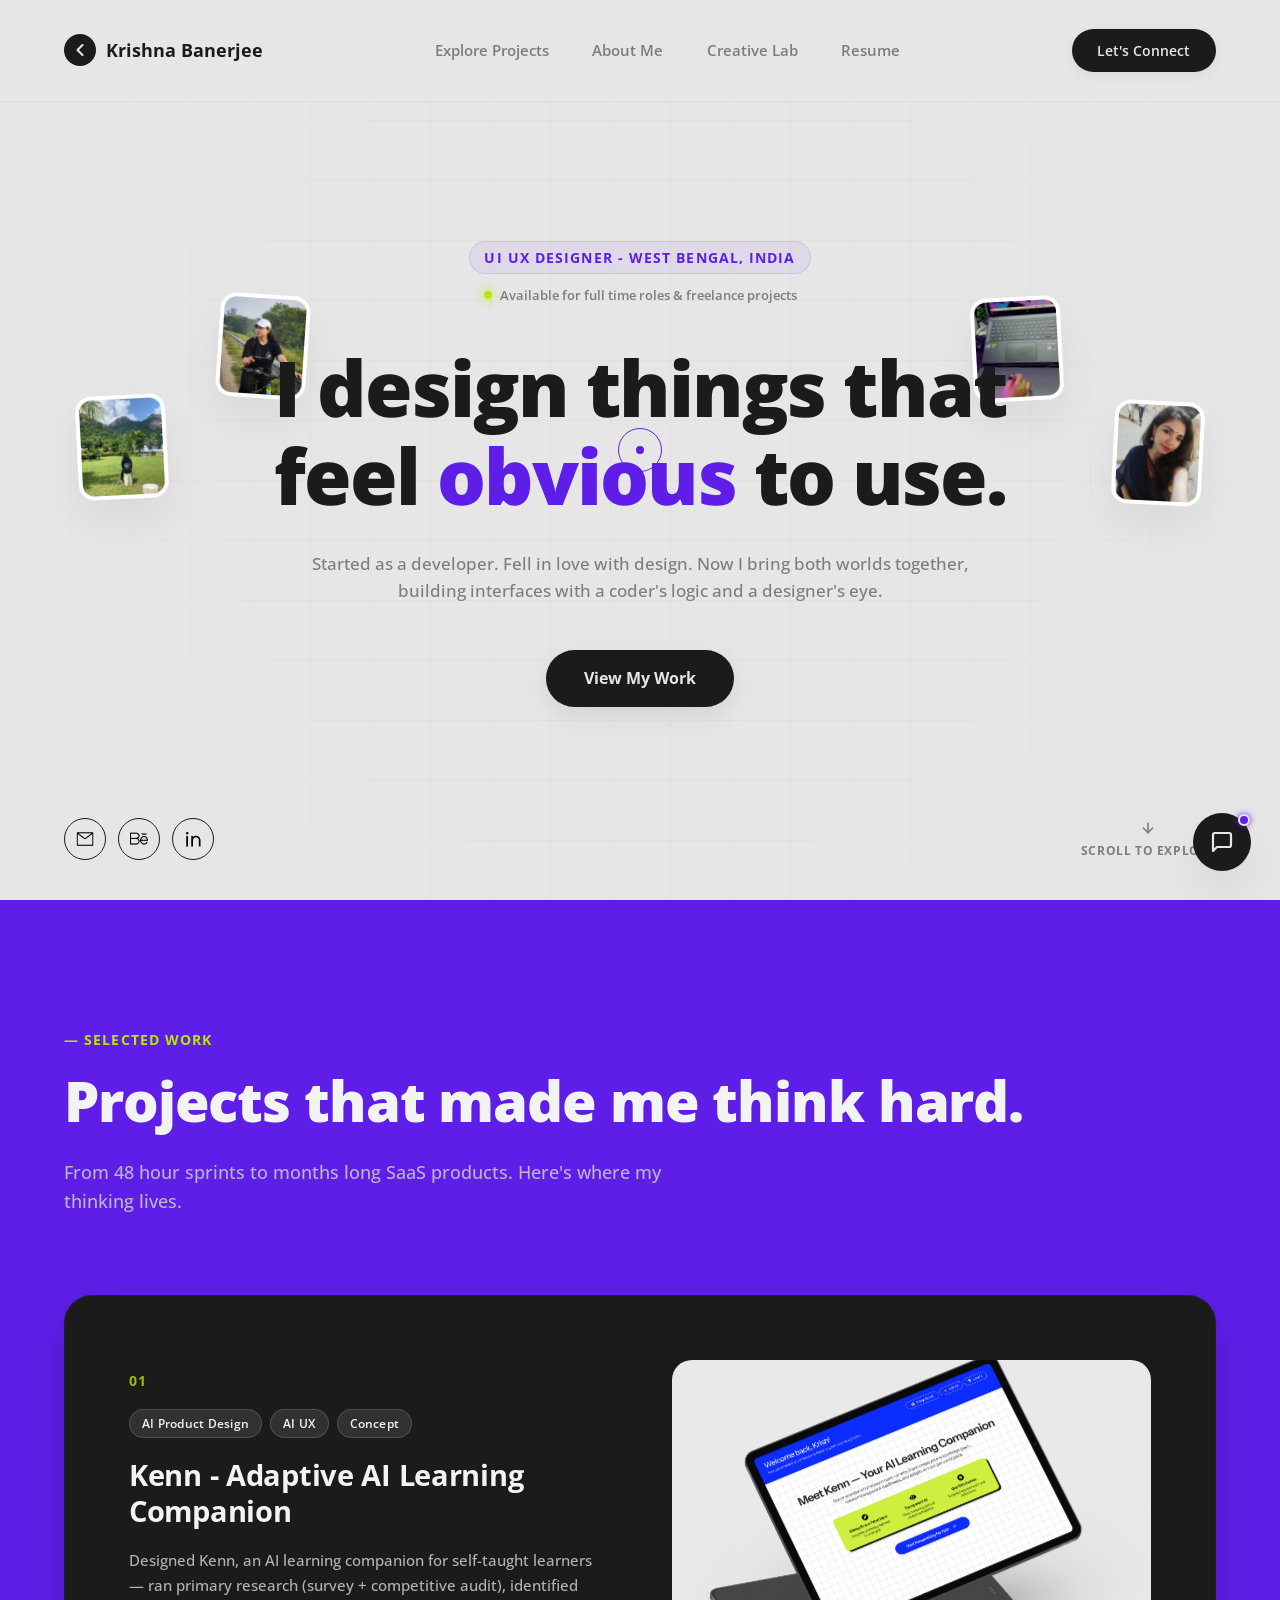
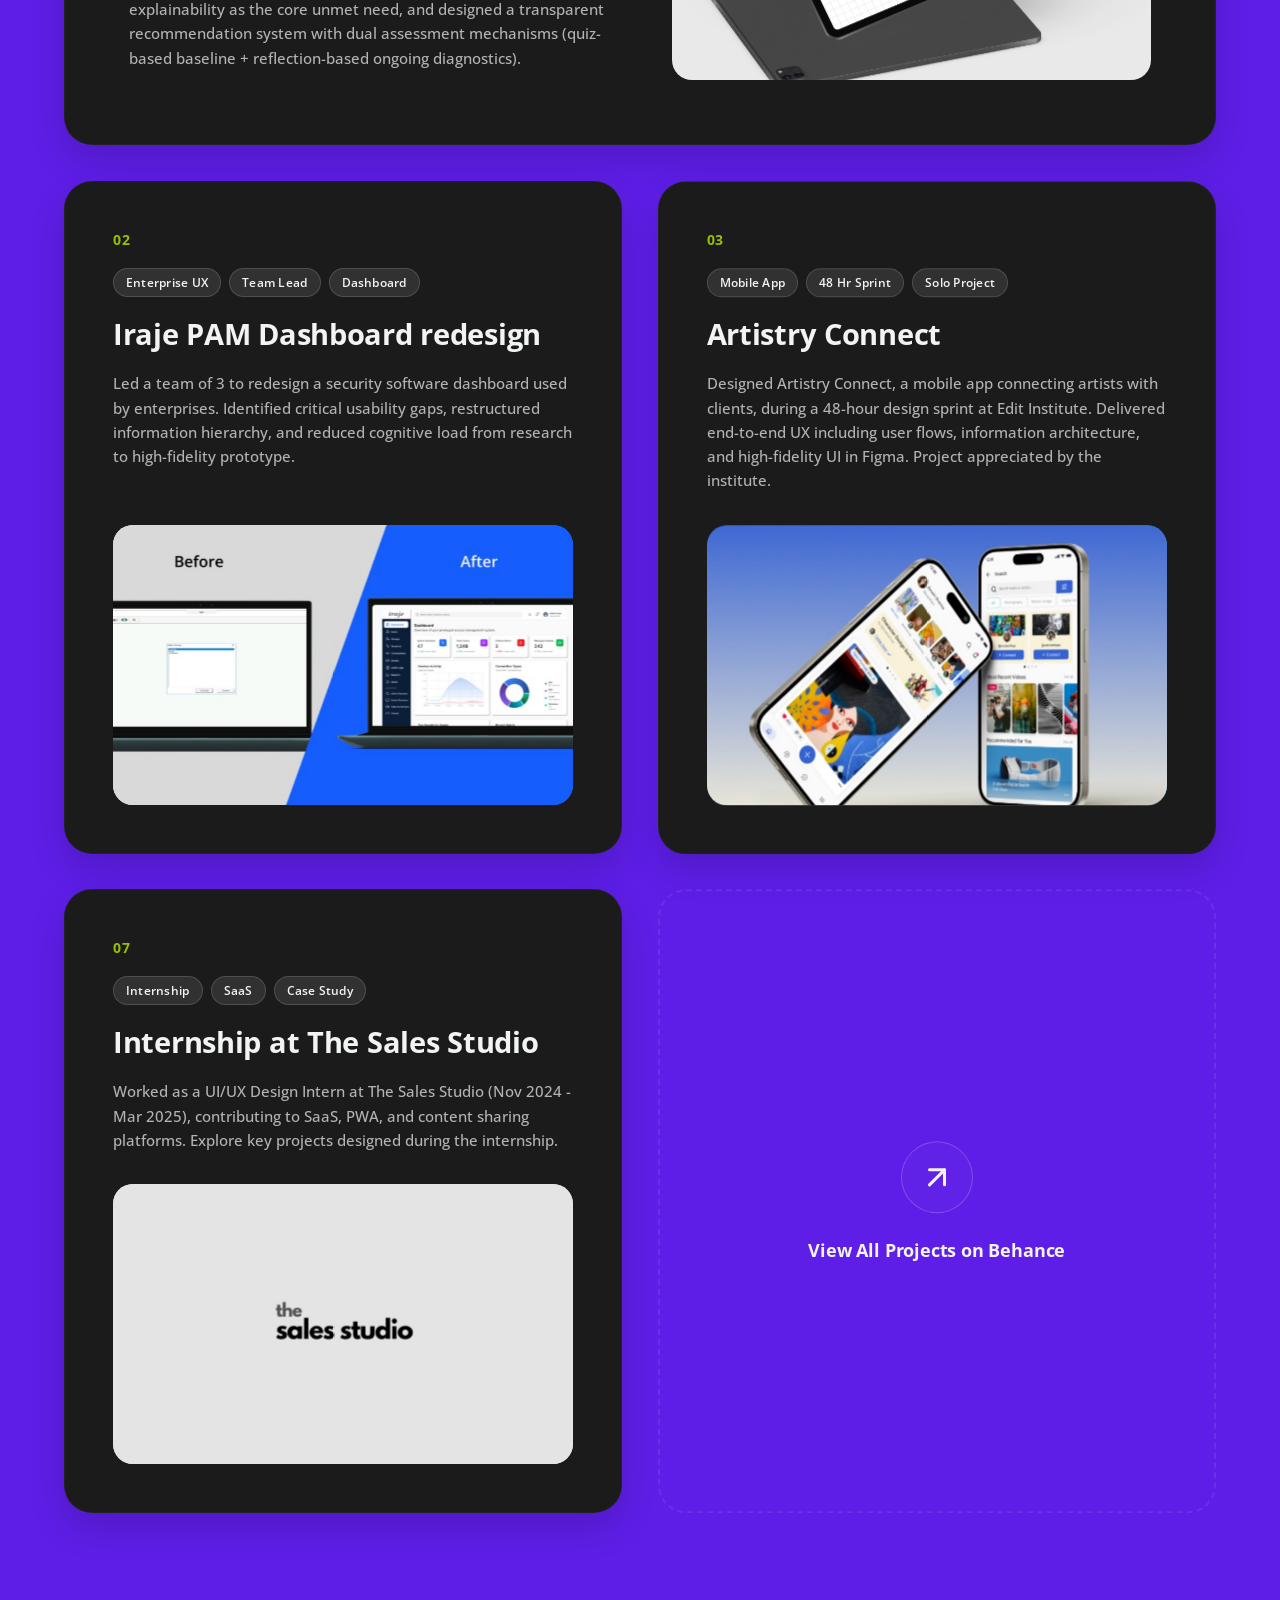
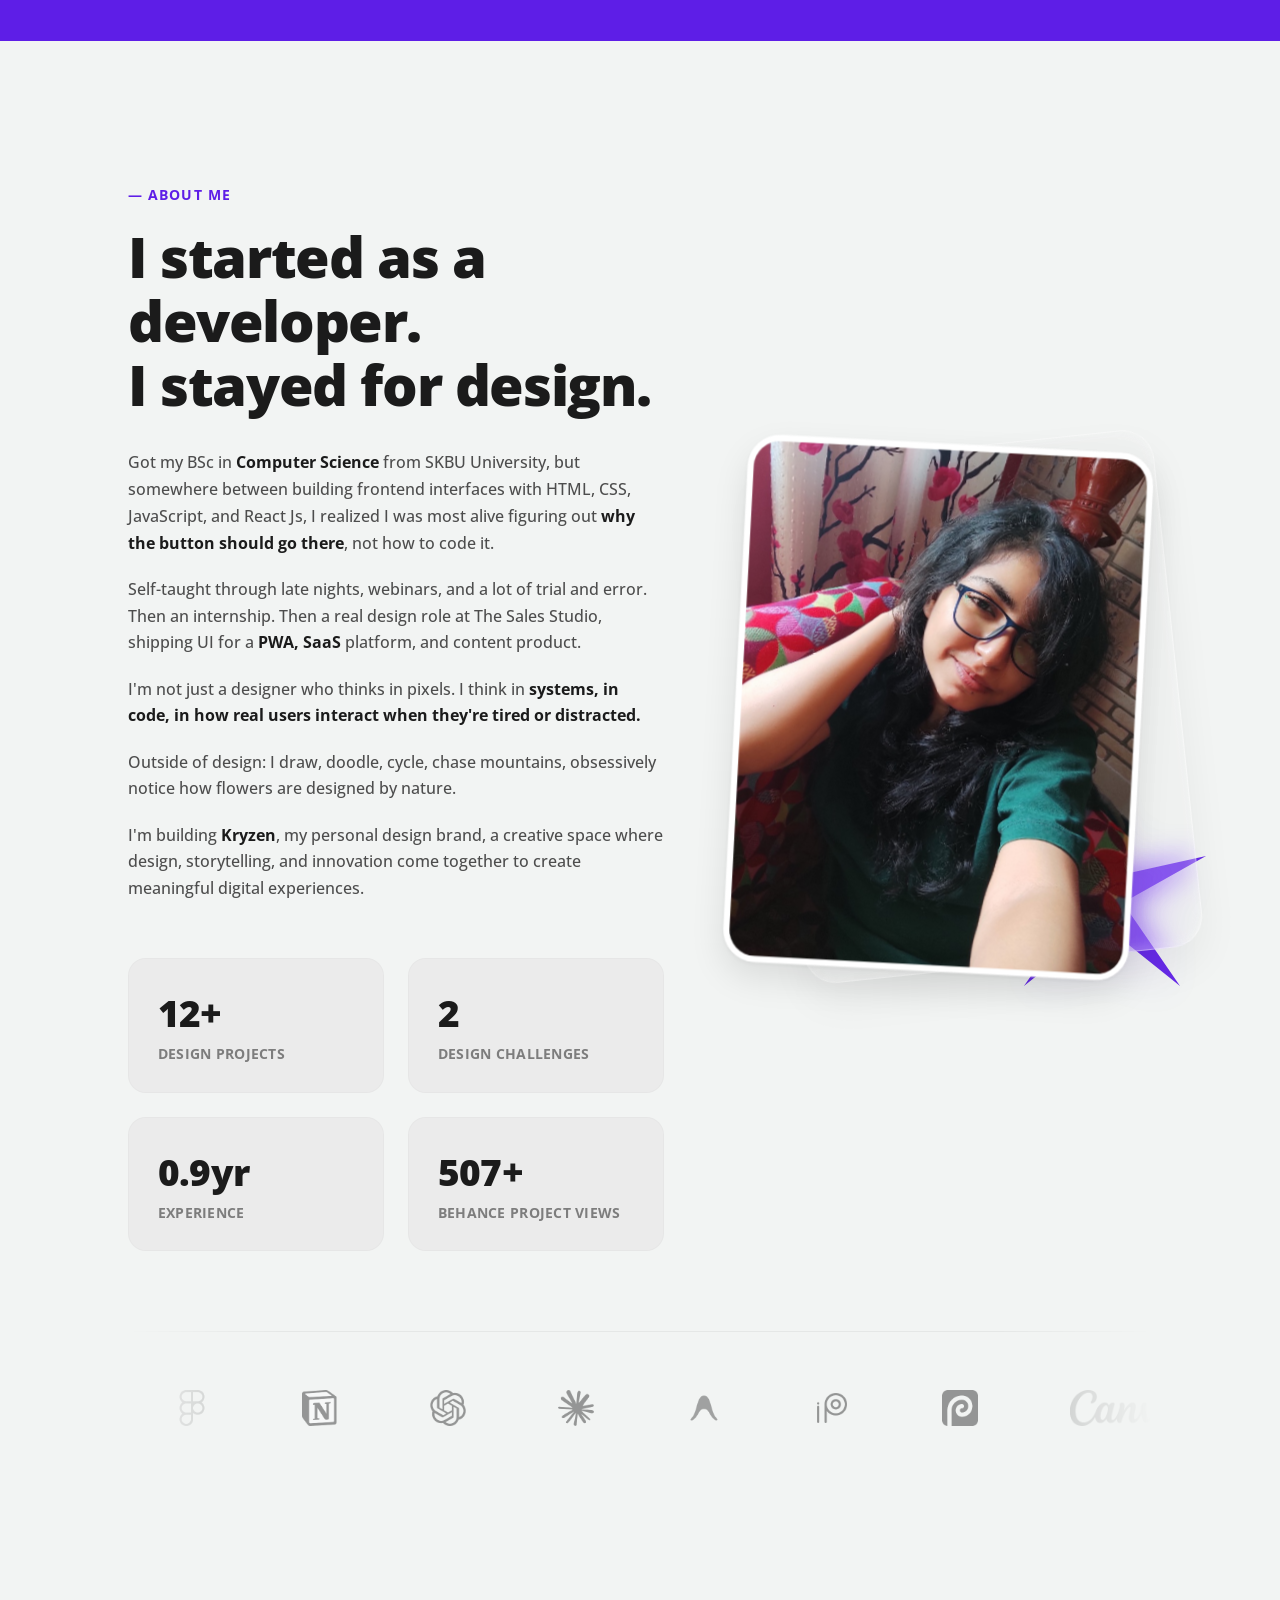
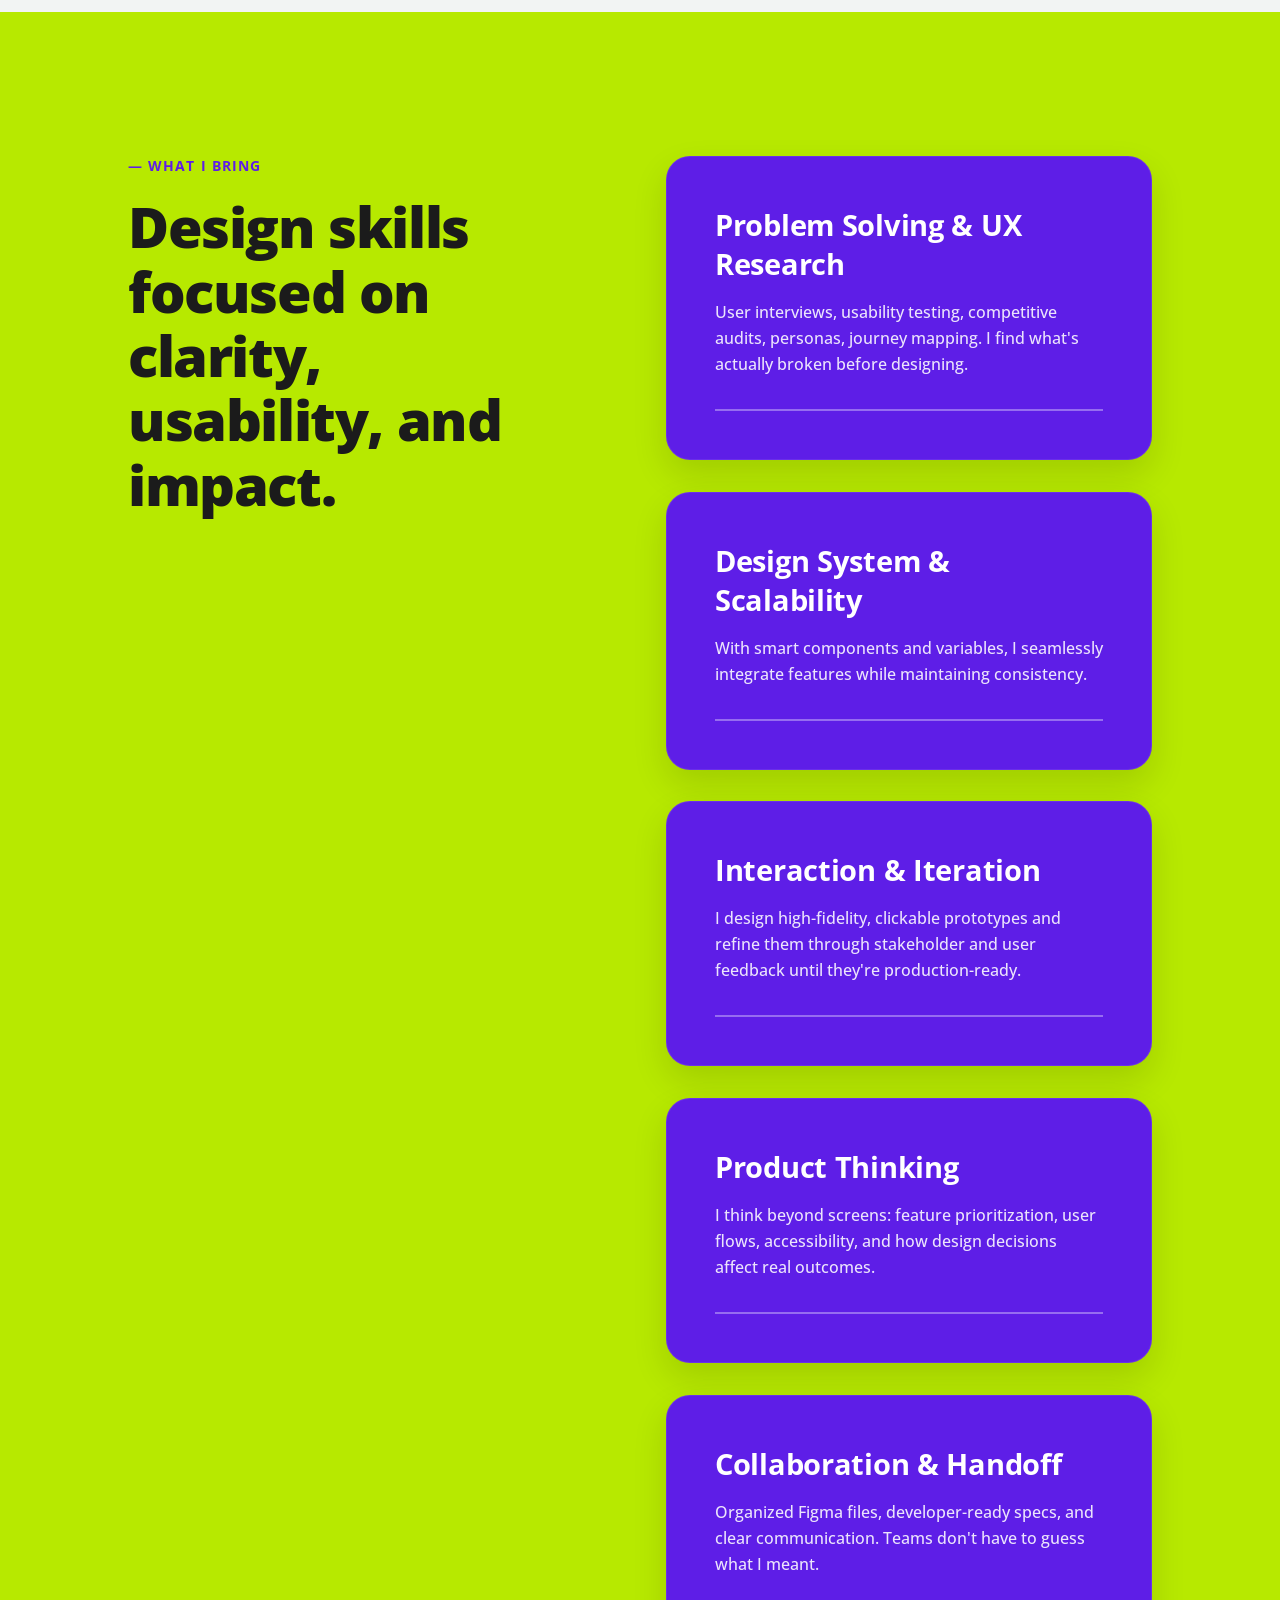
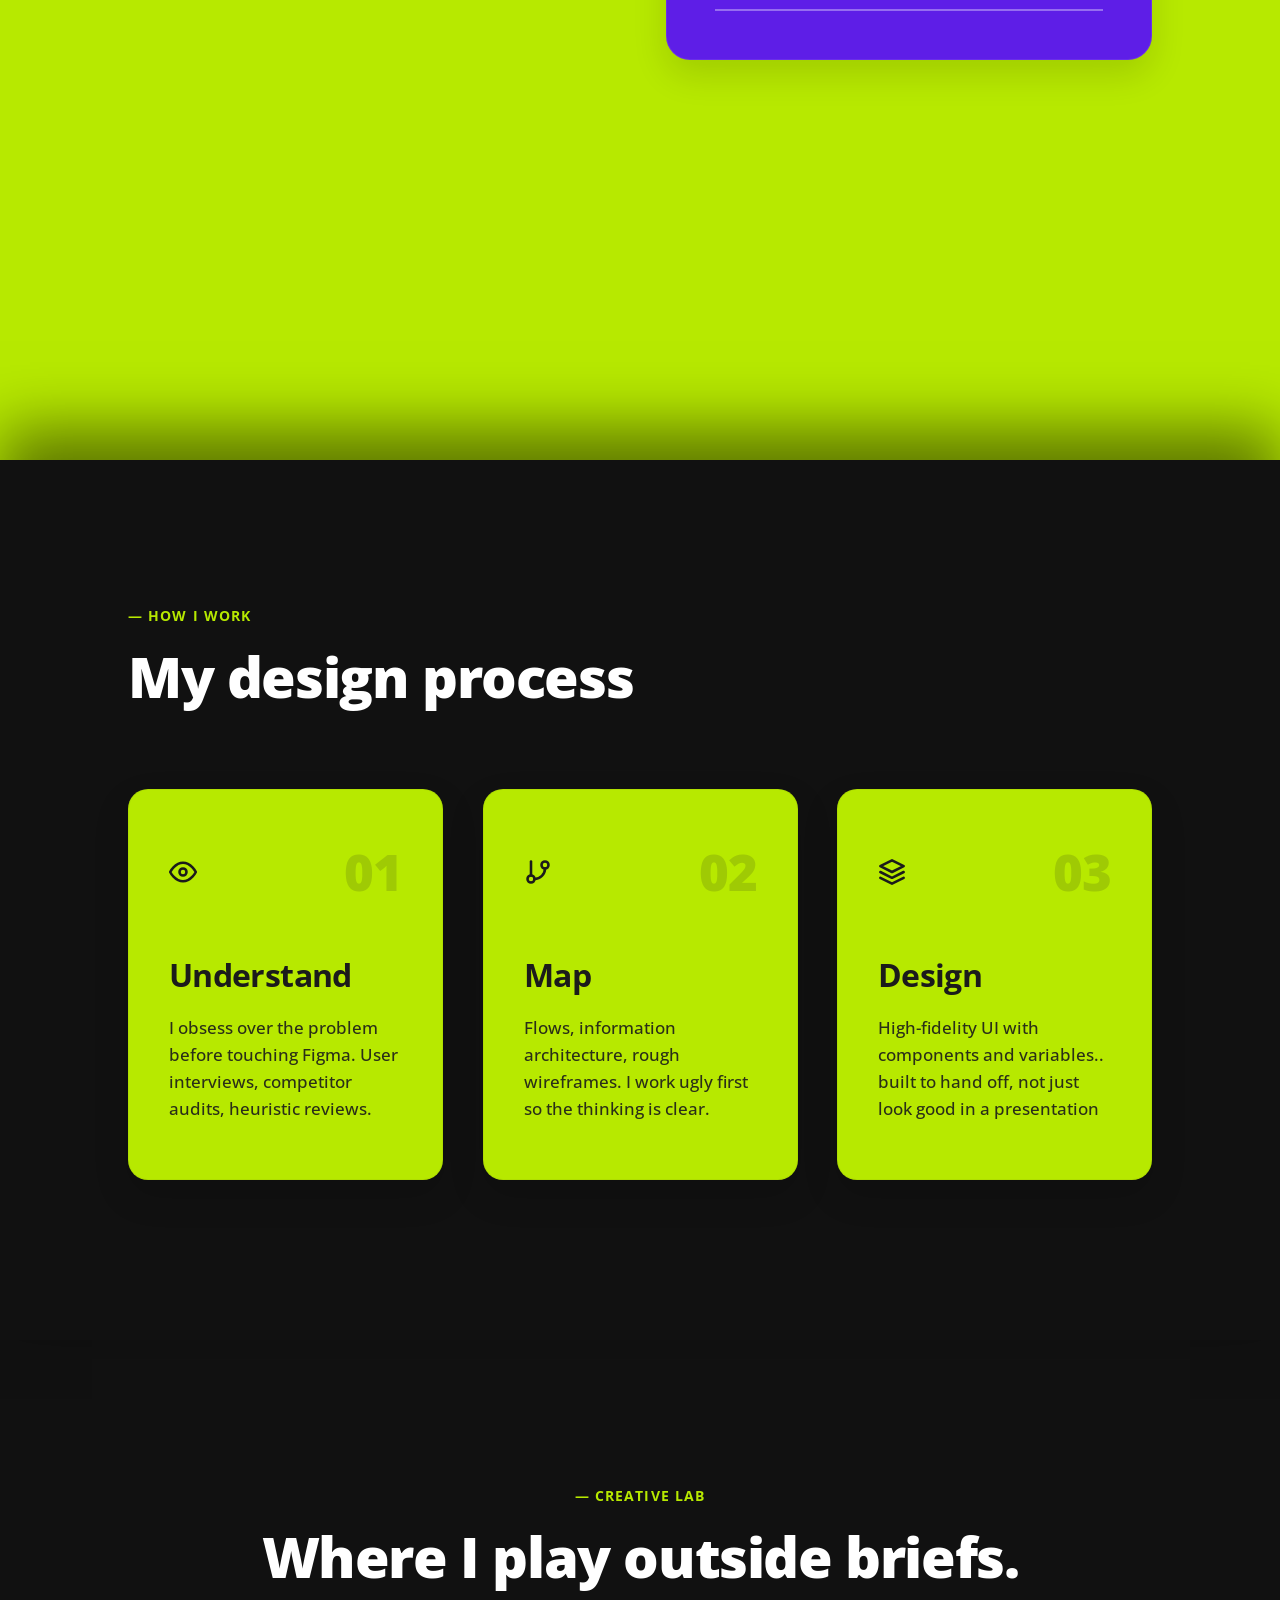
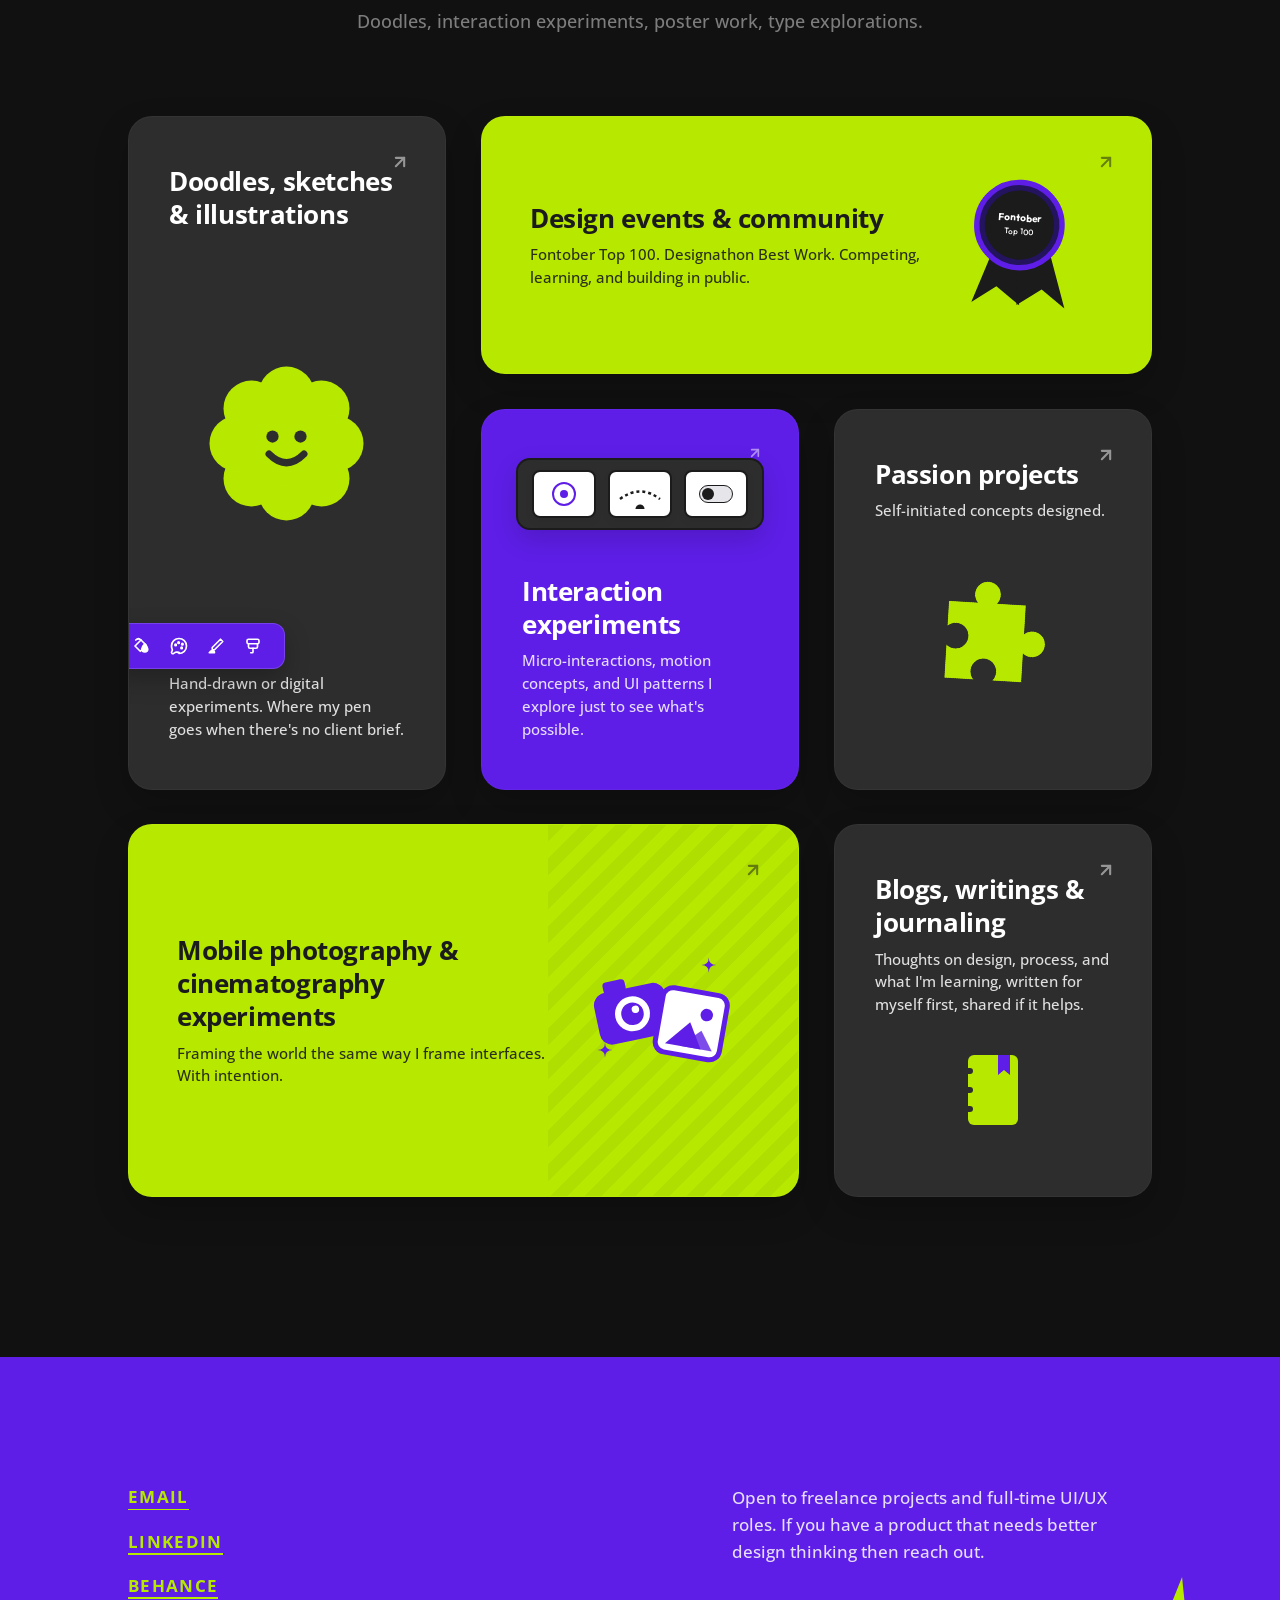
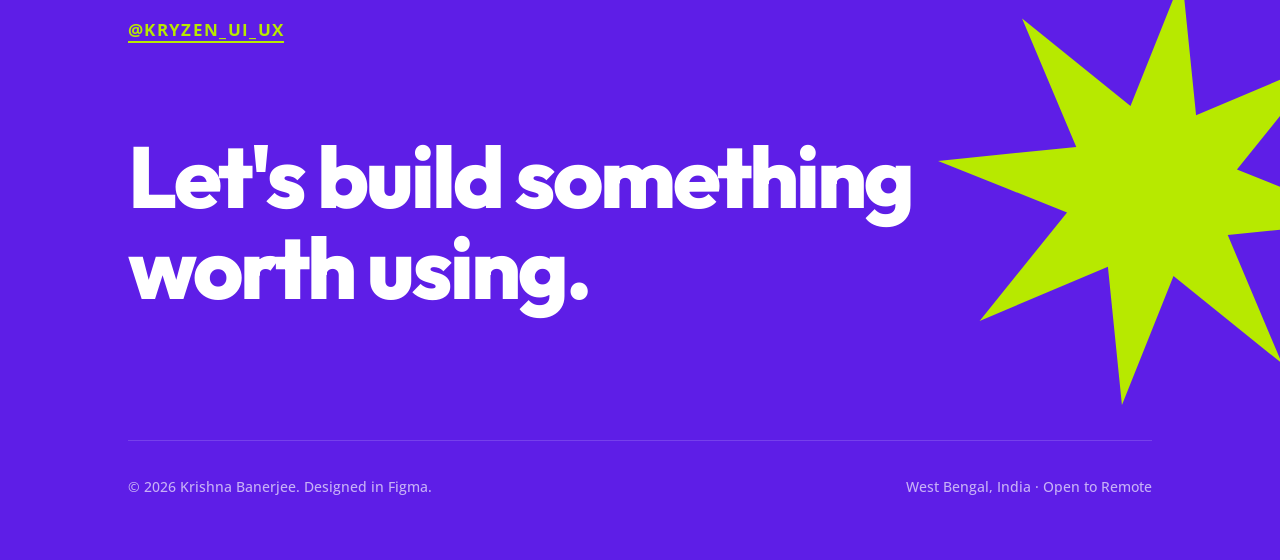
==== commit 3da3ac86: "git" ====
--- a/index.html
+++ b/index.html
@@ -142,7 +142,8 @@
           <!-- Middle Right: Modern Laptop Setup -->
           <div class="floating-img-card card-laptop" data-parallax-factor="0.06" data-tilt-factor="0.12">
             <div class="img-wrapper">
-              <img src="assets/hero/Frame 12.jpg" alt="A graphic tablet being used with a stylus pen in front of a laptop screen">
+              <img src="assets/hero/Frame 12.jpg"
+                alt="A graphic tablet being used with a stylus pen in front of a laptop screen">
             </div>
           </div>
 
@@ -199,11 +200,34 @@
 
           <div class="projects-grid">
 
-            <!-- Card 01: Iraje PAM Dashboard redesign (Full-width) -->
-            <a href="https://www.behance.net/gallery/245617841/Enterprise-Security-UI-UX-Case-Study" target="_blank"
-              rel="noopener noreferrer" class="project-card card-full" data-project="01">
+            <!-- Card 01: Kenn - Adaptive AI Learning Companion (Full-width) -->
+            <a href="https://www.behance.net/gallery/255791993/Adaptive-AI-learning-companion-for-self-taught-learners"
+              target="_blank" rel="noopener noreferrer" class="project-card card-full" data-project="01">
               <div class="project-info">
                 <span class="project-number">01</span>
+                <div class="project-tags">
+                  <span class="project-tag">AI Product Design</span>
+                  <span class="project-tag">AI UX</span>
+                  <span class="project-tag">Concept</span>
+                </div>
+                <h3 class="project-name">Kenn - Adaptive AI Learning Companion</h3>
+                <p class="project-desc">Designed Kenn, an AI learning companion for self-taught learners — ran primary
+                  research (survey + competitive audit), identified explainability as the core unmet need, and designed
+                  a transparent recommendation system with dual assessment mechanisms (quiz-based baseline +
+                  reflection-based ongoing diagnostics).</p>
+              </div>
+              <div class="project-visual bg-gradient-purple">
+                <div class="visual-img-wrapper">
+                  <img src="assets/project_kenn.png" alt="Kenn Adaptive AI Learning Companion Mockup">
+                </div>
+              </div>
+            </a>
+
+            <!-- Card 02: Iraje PAM Dashboard redesign (Half-width) -->
+            <a href="https://www.behance.net/gallery/245617841/Enterprise-Security-UI-UX-Case-Study" target="_blank"
+              rel="noopener noreferrer" class="project-card" data-project="02">
+              <div class="project-info">
+                <span class="project-number">02</span>
                 <div class="project-tags">
                   <span class="project-tag">Enterprise UX</span>
                   <span class="project-tag">Team Lead</span>
@@ -221,11 +245,11 @@
               </div>
             </a>
 
-            <!-- Card 02: Artistry Connect (Half-width) -->
+            <!-- Card 03: Artistry Connect (Half-width) -->
             <a href="https://www.behance.net/gallery/232113433/Artistry-Connect-The-48-Hour-Design-Sprint"
-              target="_blank" rel="noopener noreferrer" class="project-card" data-project="02">
+              target="_blank" rel="noopener noreferrer" class="project-card" data-project="03">
               <div class="project-info">
-                <span class="project-number">02</span>
+                <span class="project-number">03</span>
                 <div class="project-tags">
                   <span class="project-tag">Mobile App</span>
                   <span class="project-tag">48 Hr Sprint</span>
@@ -243,11 +267,11 @@
               </div>
             </a>
 
-            <!-- Card 03: TUDU Task Management (Half-width) -->
+            <!-- Card 04: TUDU Task Management (Half-width) 
             <a href="https://www.behance.net/gallery/225492697/TUDU-Task-Management-App-UI-Case-Study" target="_blank"
-              rel="noopener noreferrer" class="project-card" data-project="03">
+              rel="noopener noreferrer" class="project-card" data-project="04">
               <div class="project-info">
-                <span class="project-number">03</span>
+                <span class="project-number">04</span>
                 <div class="project-tags">
                   <span class="project-tag">Mobile App</span>
                   <span class="project-tag">UX Research</span>
@@ -263,13 +287,13 @@
                   <img src="assets/project_tudu.jpg?v=2" alt="TUDU Task Management Mobile App Mockups">
                 </div>
               </div>
-            </a>
-
-            <!-- Card 04: Scheduling Messages on WhatsApp (Half-width) -->
+            </a>-->
+
+            <!-- Card 05: Scheduling Messages on WhatsApp (Half-width) 
             <a href="https://www.behance.net/gallery/249298499/Scheduling-Messages-on-WhatsApp-UIUX-Case-Study"
-              target="_blank" rel="noopener noreferrer" class="project-card" data-project="04">
+              target="_blank" rel="noopener noreferrer" class="project-card" data-project="05">
               <div class="project-info">
-                <span class="project-number">04</span>
+                <span class="project-number">05</span>
                 <div class="project-tags">
                   <span class="project-tag">Concept Feature</span>
                   <span class="project-tag">WhatsApp</span>
@@ -285,13 +309,13 @@
                   <img src="assets/project_whatsapp.jpg?v=2" alt="WhatsApp Message Scheduling Mockups">
                 </div>
               </div>
-            </a>
-
-            <!-- Card 05: Designathon by Desinare Community (Half-width) -->
+            </a> -->
+
+            <!-- Card 06: Designathon by Desinare Community (Half-width) 
             <a href="https://www.behance.net/gallery/231325539/Club-Duelz-Designathon-Project" target="_blank"
-              rel="noopener noreferrer" class="project-card" data-project="05">
+              rel="noopener noreferrer" class="project-card" data-project="06">
               <div class="project-info">
-                <span class="project-number">05</span>
+                <span class="project-number">06</span>
                 <div class="project-tags">
                   <span class="project-tag">Team Lead</span>
                   <span class="project-tag">Featured Best Work</span>
@@ -307,39 +331,29 @@
                   <img src="assets/project_designathon.jpg?v=2" alt="Designathon Club Duelz Mobile App Mockup">
                 </div>
               </div>
-            </a>
-
-            <!-- Card 06: Internship at The Sales Studio (Half-width - NDA Locked) -->
-            <div class="project-card card-locked" data-project="06">
+            </a>-->
+
+            <!-- Card 07: Internship at The Sales Studio (Half-width - Interactive Case Study) -->
+            <a href="sales-studio.html" class="project-card" data-project="07">
               <div class="project-info">
-                <span class="project-number">06</span>
+                <span class="project-number">07</span>
                 <div class="project-tags">
                   <span class="project-tag">Internship</span>
                   <span class="project-tag">SaaS</span>
-                  <span class="project-tag">PWA</span>
+                  <span class="project-tag">Case Study</span>
                 </div>
                 <h3 class="project-name">Internship at The Sales Studio</h3>
                 <p class="project-desc">Worked as a UI/UX Design Intern at The Sales Studio (Nov 2024 - Mar 2025),
-                  contributing to SaaS, PWA, and content sharing platforms. Designed responsive interfaces, user flows,
-                  and developer-ready prototypes with a focus on usability and scalable user experiences.</p>
-              </div>
-              <div class="project-visual bg-flat-gray visual-locked">
-                <div class="visual-img-wrapper img-blurred">
+                  contributing to SaaS, PWA, and content sharing platforms. Explore key projects designed during the
+                  internship.</p>
+              </div>
+              <div class="project-visual bg-flat-gray">
+                <div class="visual-img-wrapper">
                   <img src="assets/project_salesstudio.jpg?v=2"
-                    alt="The Sales Studio SaaS Internship Logo Presentation">
-                </div>
-                <div class="lock-overlay">
-                  <div class="lock-icon">
-                    <svg viewBox="0 0 24 24" width="22" height="22" stroke="currentColor" stroke-width="2.5" fill="none"
-                      stroke-linecap="round" stroke-linejoin="round">
-                      <rect x="3" y="11" width="18" height="11" rx="2" ry="2"></rect>
-                      <path d="M7 11V7a5 5 0 0 1 10 0v4"></path>
-                    </svg>
-                  </div>
-                  <span class="lock-label">NDA Protected</span>
-                </div>
-              </div>
-            </div>
+                    alt="The Sales Studio SaaS Internship Projects Showcase">
+                </div>
+              </div>
+            </a>
 
             <!-- Card 07: View All Projects on Behance (Half-width interactive redirect block) -->
             <a href="https://www.behance.net/krishnabanerjee" target="_blank" rel="noopener noreferrer"
@@ -372,7 +386,8 @@
               <div class="about-bio">
                 <p>Got my BSc in <strong>Computer Science</strong> from SKBU University, but somewhere between building
                   frontend interfaces with HTML, CSS, JavaScript, and React Js, I realized I was most alive figuring out
-                  <strong>why the button should go there</strong>, not how to code it.</p>
+                  <strong>why the button should go there</strong>, not how to code it.
+                </p>
                 <p>Self-taught through late nights, webinars, and a lot of trial and error. Then an internship. Then a
                   real design role at The Sales Studio, shipping UI for a <strong>PWA, SaaS</strong> platform, and
                   content product.</p>
--- a/src/style.css
+++ b/src/style.css
@@ -5737,3 +5737,272 @@
   }
 }
 
+/* ----------------------------------------------------
+ * INTERNSHIP SHOWCASE SUBPAGE (sales-studio.html)
+ * ---------------------------------------------------- */
+
+.internship-page-container {
+  max-width: 1320px;
+  margin: 0 auto;
+  padding: 40px 4% 80px 4%;
+}
+
+.internship-header {
+  margin-bottom: 40px;
+  display: flex;
+  align-items: center;
+}
+
+.internship-hero-intro {
+  margin-bottom: 70px;
+}
+
+.internship-hero-label {
+  display: block;
+  font-family: 'Outfit', sans-serif;
+  font-size: 1rem;
+  font-weight: 600;
+  color: var(--text-secondary);
+  margin-bottom: 12px;
+  letter-spacing: -0.01em;
+}
+
+.internship-hero-desc {
+  font-family: 'Open Sans', sans-serif;
+  font-size: 1.15rem;
+  line-height: 1.6;
+  color: var(--text-secondary);
+  max-width: 800px;
+}
+
+.internship-projects-wrapper {
+  display: flex;
+  flex-direction: column;
+  gap: 100px;
+}
+
+.project-showcase-card {
+  display: flex;
+  flex-direction: column;
+  gap: 28px;
+}
+
+.project-showcase-header {
+  display: flex;
+  flex-direction: column;
+  gap: 6px;
+}
+
+.project-showcase-title {
+  font-family: 'Outfit', sans-serif;
+  font-size: 2.8rem;
+  font-weight: 800;
+  color: var(--text-primary);
+  letter-spacing: -0.03em;
+  line-height: 1.15;
+}
+
+.project-showcase-subtitle {
+  font-family: 'Open Sans', sans-serif;
+  font-size: 1rem;
+  font-weight: 600;
+  color: var(--text-secondary);
+}
+
+.project-showcase-grid {
+  display: grid;
+  grid-template-columns: repeat(3, 1fr);
+  gap: 20px;
+  width: 100%;
+}
+
+.showcase-img-frame {
+  background-color: #DFDFDF;
+  border-radius: 16px;
+  overflow: hidden;
+  position: relative;
+  aspect-ratio: 16 / 10;
+  display: flex;
+  align-items: center;
+  justify-content: center;
+  transition: transform 0.4s cubic-bezier(0.25, 1, 0.5, 1), box-shadow 0.4s ease;
+}
+
+.showcase-img-frame:hover {
+  transform: translateY(-4px);
+  box-shadow: 0 12px 30px rgba(0, 0, 0, 0.08);
+}
+
+.showcase-img-frame img {
+  width: 100%;
+  height: 100%;
+  object-fit: cover;
+  display: block;
+}
+
+.project-showcase-body {
+  display: flex;
+  flex-direction: column;
+  gap: 24px;
+  max-width: 900px;
+}
+
+.project-main-desc {
+  font-family: 'Open Sans', sans-serif;
+  font-size: 1.05rem;
+  line-height: 1.65;
+  color: #333333;
+}
+
+.project-contrib-section {
+  display: flex;
+  flex-direction: column;
+  gap: 10px;
+}
+
+.contrib-heading {
+  font-family: 'Outfit', sans-serif;
+  font-size: 1.1rem;
+  font-weight: 700;
+  color: var(--text-primary);
+}
+
+.contrib-list {
+  list-style: none;
+  padding: 0;
+  margin: 0;
+  display: flex;
+  flex-direction: column;
+  gap: 8px;
+}
+
+.contrib-list li {
+  font-family: 'Open Sans', sans-serif;
+  font-size: 0.98rem;
+  line-height: 1.5;
+  color: #444444;
+  position: relative;
+  padding-left: 18px;
+}
+
+.contrib-list li::before {
+  content: "•";
+  position: absolute;
+  left: 0;
+  color: var(--text-primary);
+  font-weight: bold;
+}
+
+.project-meta-footer {
+  display: flex;
+  flex-direction: column;
+  gap: 6px;
+  margin-top: 8px;
+  padding-top: 16px;
+  border-top: 1px solid rgba(0, 0, 0, 0.08);
+}
+
+.meta-item {
+  font-family: 'Open Sans', sans-serif;
+  font-size: 0.88rem;
+  line-height: 1.5;
+  display: flex;
+  gap: 8px;
+  flex-wrap: wrap;
+}
+
+.meta-label {
+  font-weight: 700;
+  color: var(--text-primary);
+  letter-spacing: 0.03em;
+}
+
+.meta-val {
+  color: #555555;
+}
+
+/* Locked Project Box */
+.locked-visual-box {
+  width: 100%;
+  max-width: 380px;
+  height: 240px;
+  background-color: #F4F4F4;
+  border: 2px dashed #D0D0D0;
+  border-radius: 16px;
+  display: flex;
+  flex-direction: column;
+  align-items: center;
+  justify-content: center;
+  gap: 12px;
+  transition: border-color 0.3s ease;
+}
+
+.locked-visual-box:hover {
+  border-color: #B0B0B0;
+}
+
+.lock-icon-circle {
+  width: 56px;
+  height: 56px;
+  border-radius: 50%;
+  background-color: #FFFFFF;
+  display: flex;
+  align-items: center;
+  justify-content: center;
+  color: #666666;
+  box-shadow: 0 4px 12px rgba(0,0,0,0.06);
+}
+
+.locked-box-text {
+  font-family: 'Outfit', sans-serif;
+  font-size: 0.95rem;
+  font-weight: 700;
+  color: #666666;
+  letter-spacing: 0.02em;
+}
+
+/* Responsive adjustments */
+@media (max-width: 992px) {
+  .internship-projects-wrapper {
+    gap: 70px;
+  }
+
+  .project-showcase-title {
+    font-size: 2.2rem;
+  }
+
+  .project-showcase-grid {
+    grid-template-columns: repeat(3, 1fr);
+    gap: 14px;
+  }
+}
+
+@media (max-width: 768px) {
+  .internship-page-container {
+    padding-top: 24px;
+  }
+
+  .internship-hero-intro {
+    margin-bottom: 40px;
+  }
+
+  .project-showcase-title {
+    font-size: 1.8rem;
+  }
+
+  .project-showcase-grid {
+    grid-template-columns: 1fr;
+    gap: 16px;
+  }
+
+  .showcase-img-frame {
+    aspect-ratio: 16 / 10;
+  }
+
+  .locked-visual-box {
+    max-width: 100%;
+    height: 200px;
+  }
+}
+
+
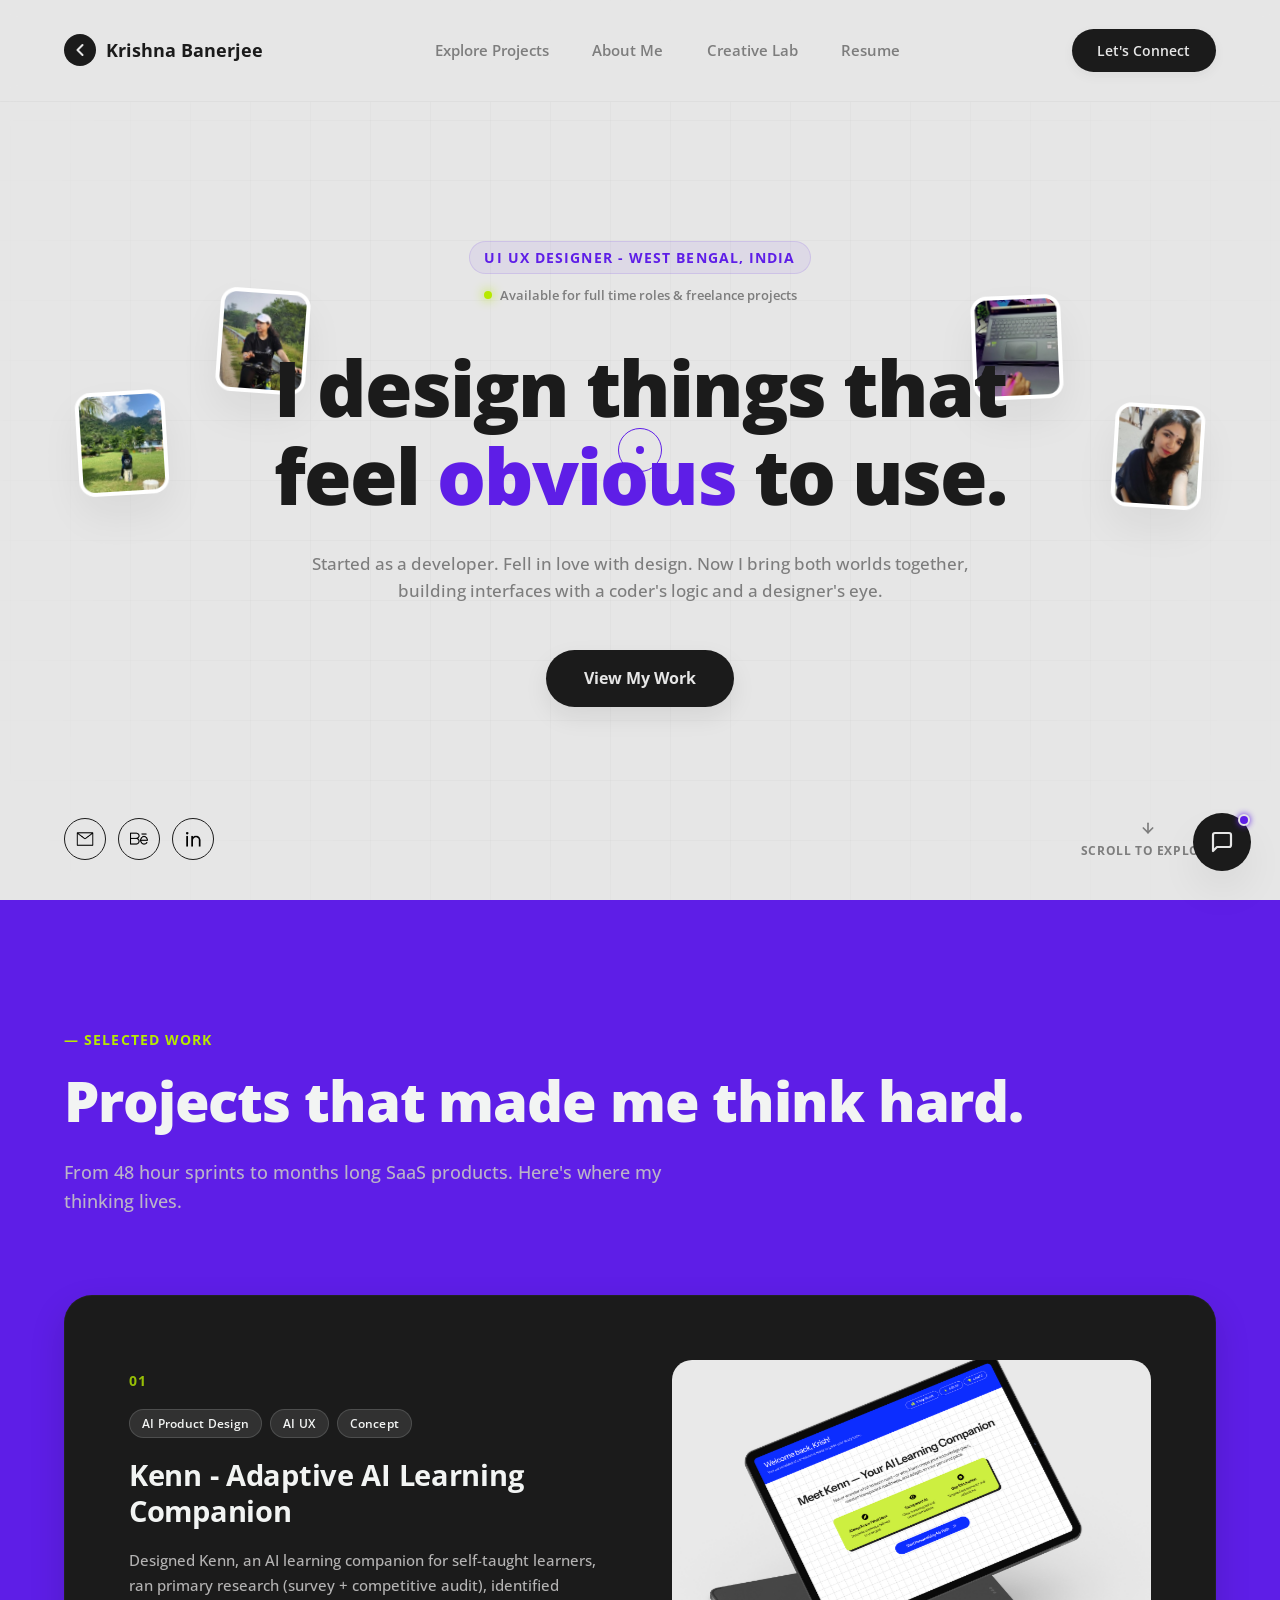
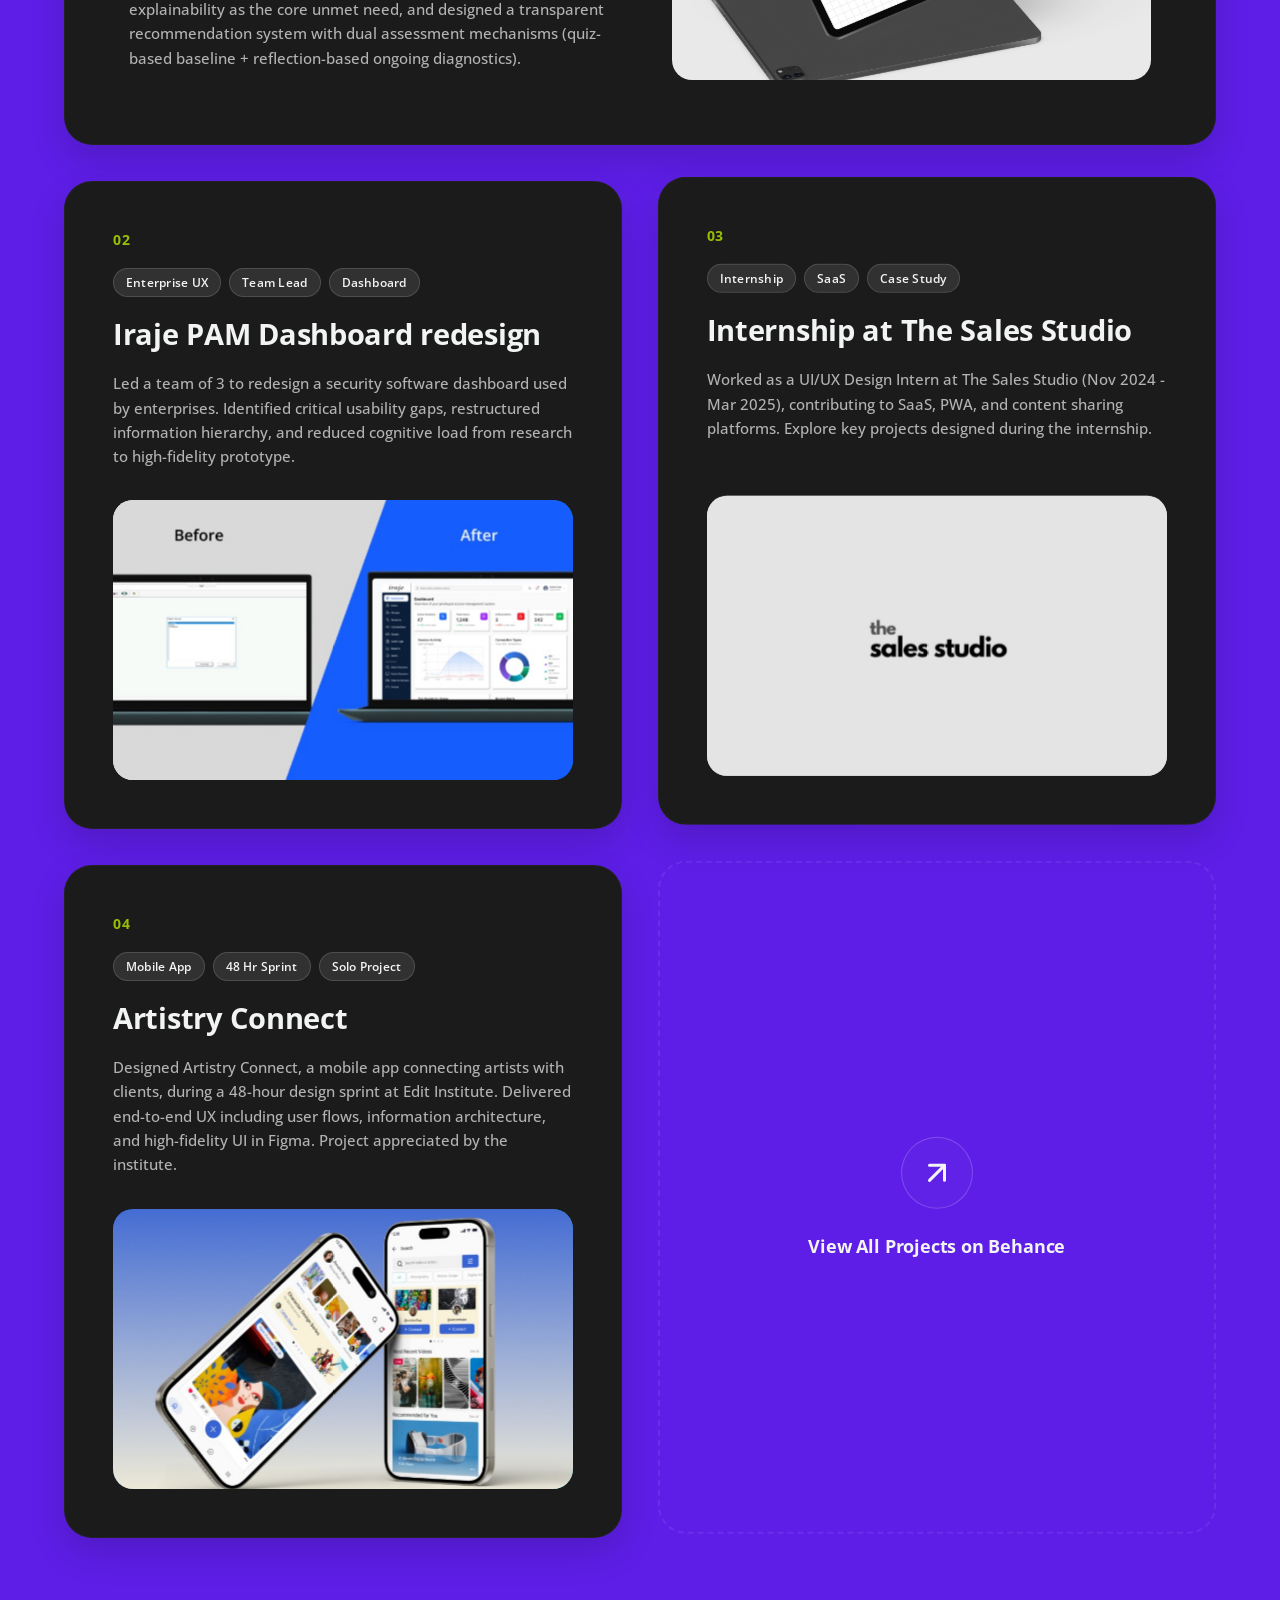
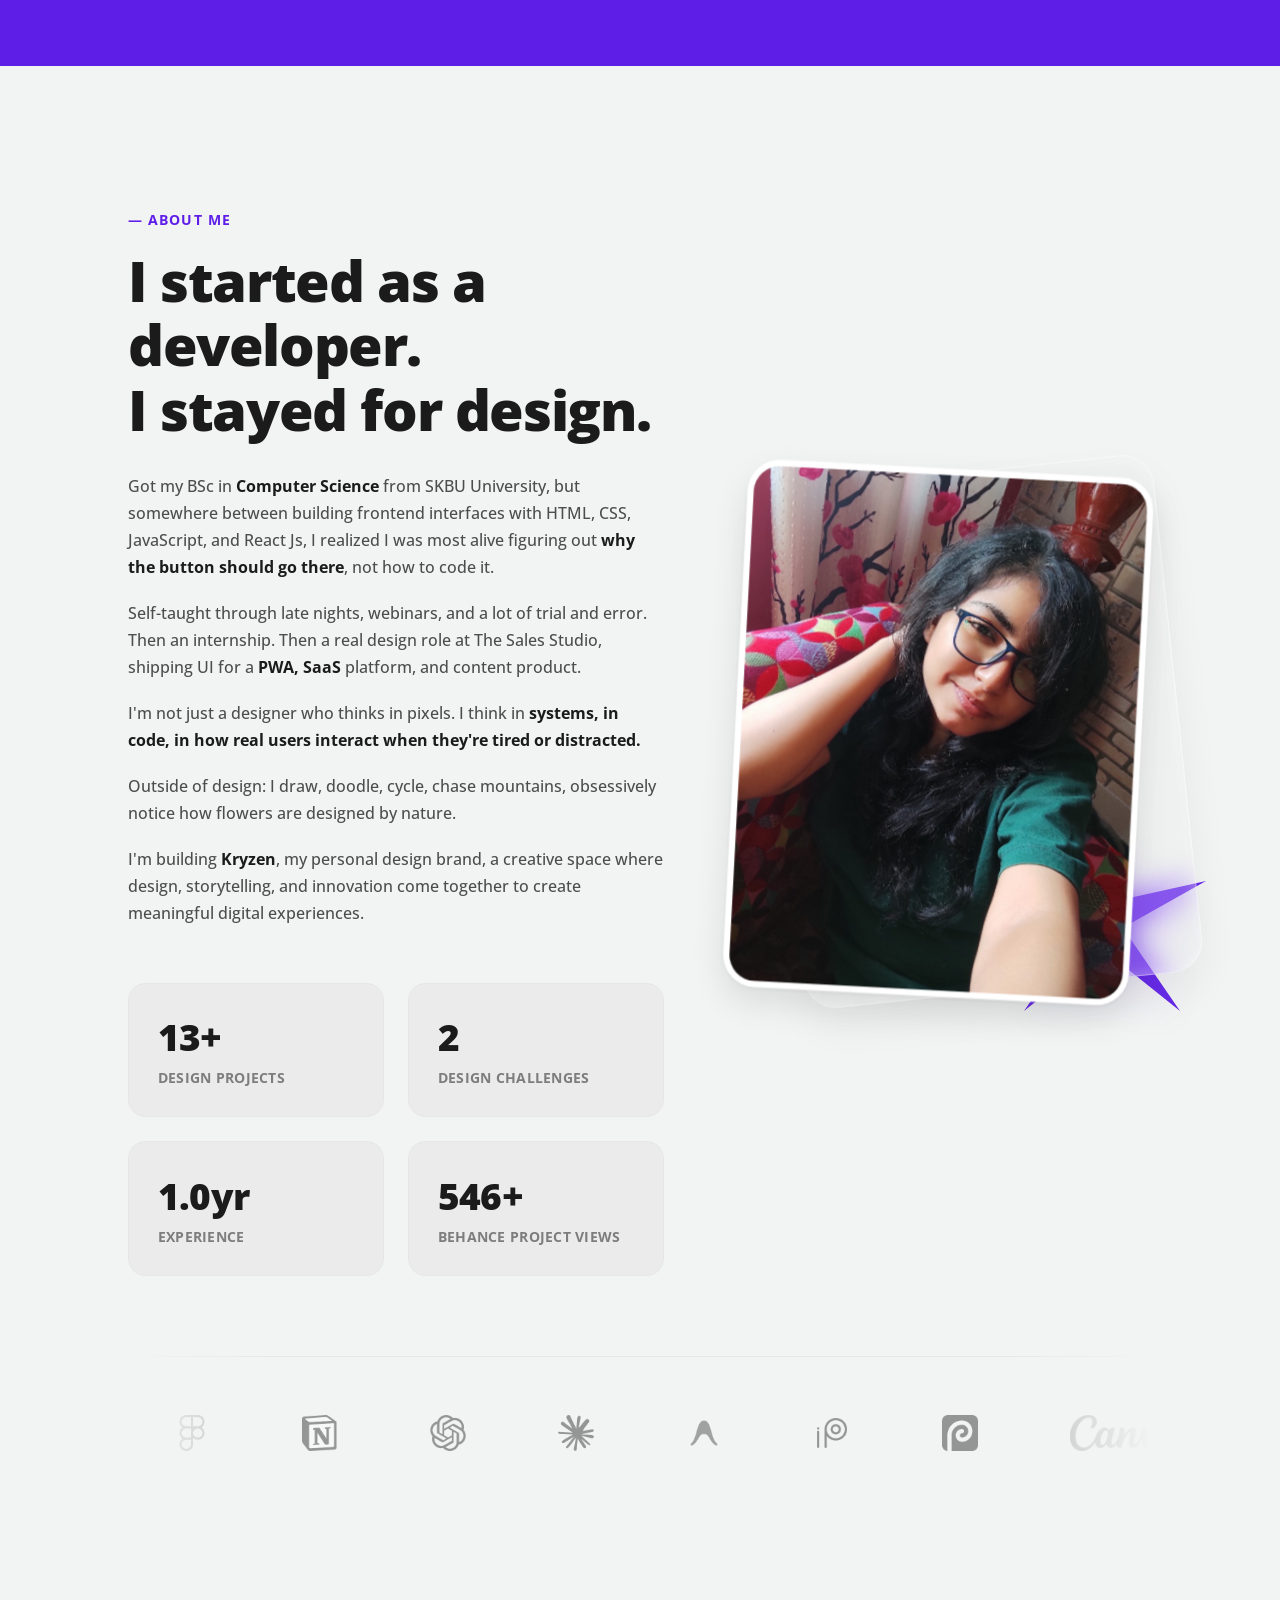
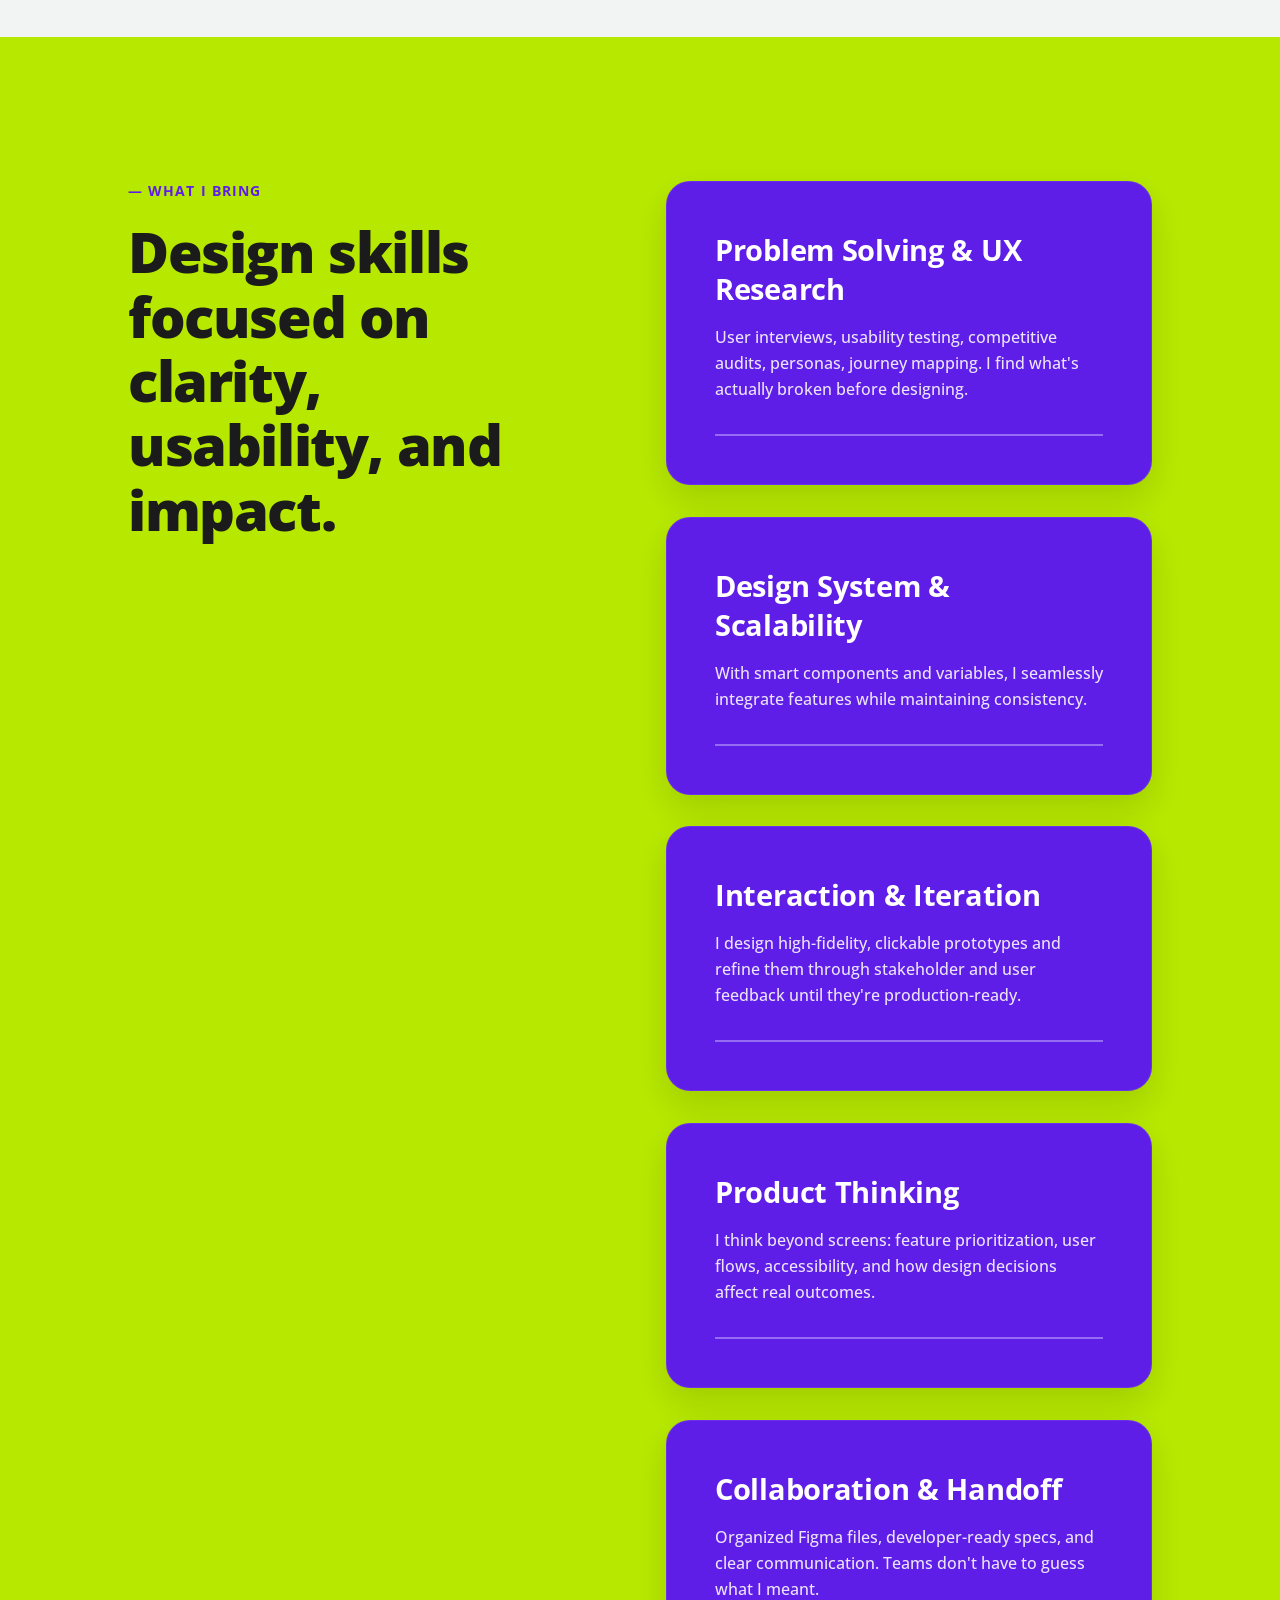
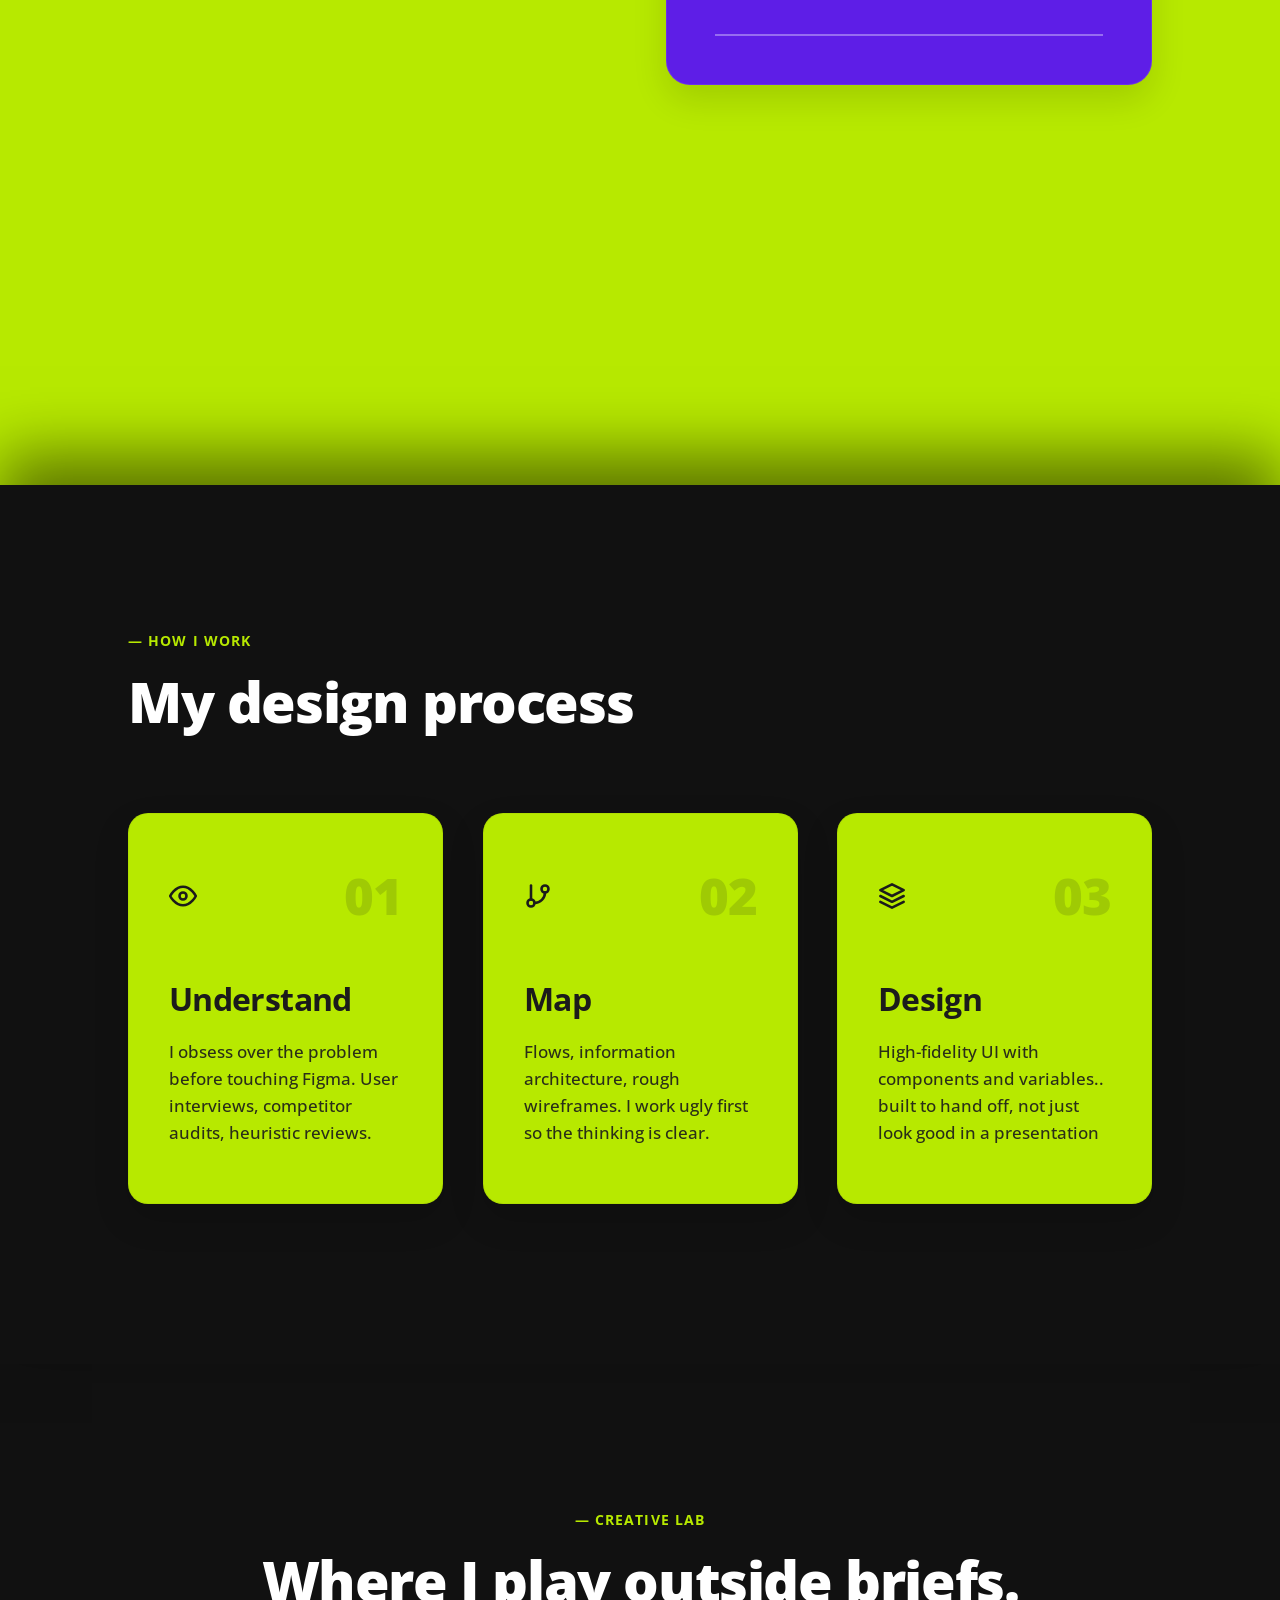
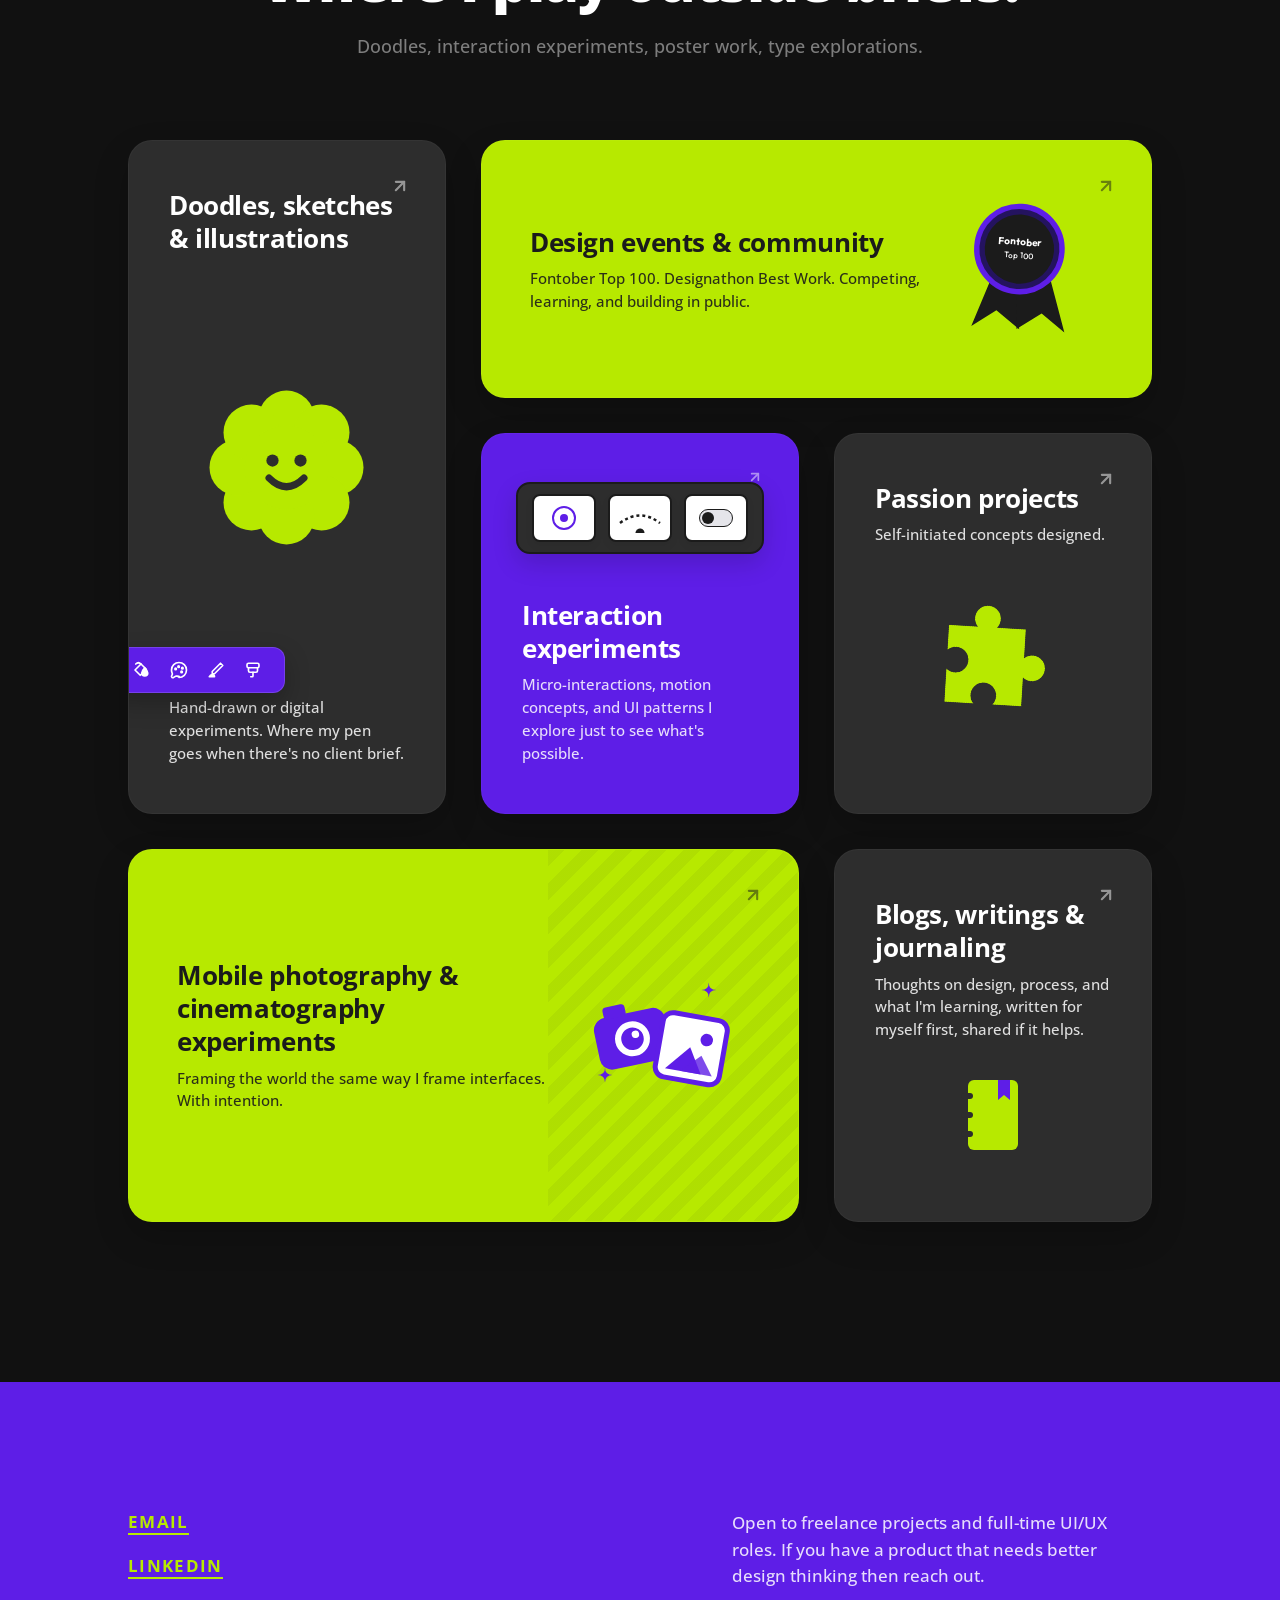
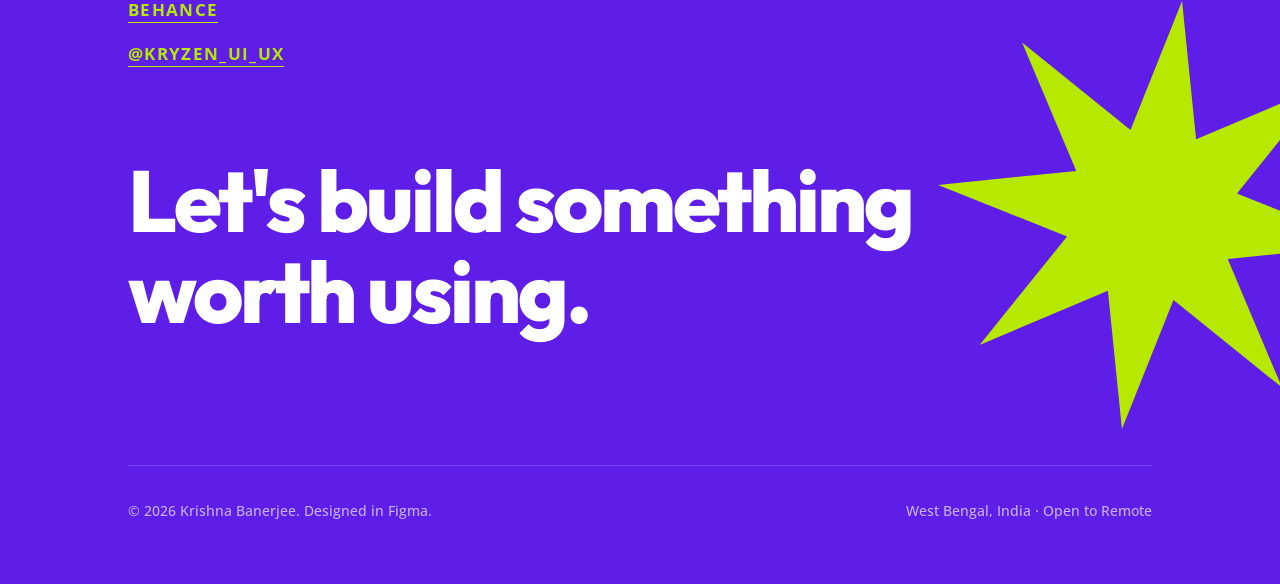
==== commit c7f605df: "git" ====
--- a/index.html
+++ b/index.html
@@ -211,7 +211,7 @@
                   <span class="project-tag">Concept</span>
                 </div>
                 <h3 class="project-name">Kenn - Adaptive AI Learning Companion</h3>
-                <p class="project-desc">Designed Kenn, an AI learning companion for self-taught learners — ran primary
+                <p class="project-desc">Designed Kenn, an AI learning companion for self-taught learners, ran primary
                   research (survey + competitive audit), identified explainability as the core unmet need, and designed
                   a transparent recommendation system with dual assessment mechanisms (quiz-based baseline +
                   reflection-based ongoing diagnostics).</p>
@@ -245,11 +245,33 @@
               </div>
             </a>
 
-            <!-- Card 03: Artistry Connect (Half-width) -->
-            <a href="https://www.behance.net/gallery/232113433/Artistry-Connect-The-48-Hour-Design-Sprint"
-              target="_blank" rel="noopener noreferrer" class="project-card" data-project="03">
+            <!-- Card 03: Internship at The Sales Studio (Half-width - Interactive Case Study) -->
+            <a href="sales-studio.html" class="project-card" data-project="03">
               <div class="project-info">
                 <span class="project-number">03</span>
+                <div class="project-tags">
+                  <span class="project-tag">Internship</span>
+                  <span class="project-tag">SaaS</span>
+                  <span class="project-tag">Case Study</span>
+                </div>
+                <h3 class="project-name">Internship at The Sales Studio</h3>
+                <p class="project-desc">Worked as a UI/UX Design Intern at The Sales Studio (Nov 2024 - Mar 2025),
+                  contributing to SaaS, PWA, and content sharing platforms. Explore key projects designed during the
+                  internship.</p>
+              </div>
+              <div class="project-visual bg-flat-gray">
+                <div class="visual-img-wrapper">
+                  <img src="assets/project_salesstudio.jpg?v=2"
+                    alt="The Sales Studio SaaS Internship Projects Showcase">
+                </div>
+              </div>
+            </a>
+
+            <!-- Card 04: Artistry Connect (Half-width) -->
+            <a href="https://www.behance.net/gallery/232113433/Artistry-Connect-The-48-Hour-Design-Sprint"
+              target="_blank" rel="noopener noreferrer" class="project-card" data-project="04">
+              <div class="project-info">
+                <span class="project-number">04</span>
                 <div class="project-tags">
                   <span class="project-tag">Mobile App</span>
                   <span class="project-tag">48 Hr Sprint</span>
@@ -333,27 +355,8 @@
               </div>
             </a>-->
 
-            <!-- Card 07: Internship at The Sales Studio (Half-width - Interactive Case Study) -->
-            <a href="sales-studio.html" class="project-card" data-project="07">
-              <div class="project-info">
-                <span class="project-number">07</span>
-                <div class="project-tags">
-                  <span class="project-tag">Internship</span>
-                  <span class="project-tag">SaaS</span>
-                  <span class="project-tag">Case Study</span>
-                </div>
-                <h3 class="project-name">Internship at The Sales Studio</h3>
-                <p class="project-desc">Worked as a UI/UX Design Intern at The Sales Studio (Nov 2024 - Mar 2025),
-                  contributing to SaaS, PWA, and content sharing platforms. Explore key projects designed during the
-                  internship.</p>
-              </div>
-              <div class="project-visual bg-flat-gray">
-                <div class="visual-img-wrapper">
-                  <img src="assets/project_salesstudio.jpg?v=2"
-                    alt="The Sales Studio SaaS Internship Projects Showcase">
-                </div>
-              </div>
-            </a>
+
+
 
             <!-- Card 07: View All Projects on Behance (Half-width interactive redirect block) -->
             <a href="https://www.behance.net/krishnabanerjee" target="_blank" rel="noopener noreferrer"
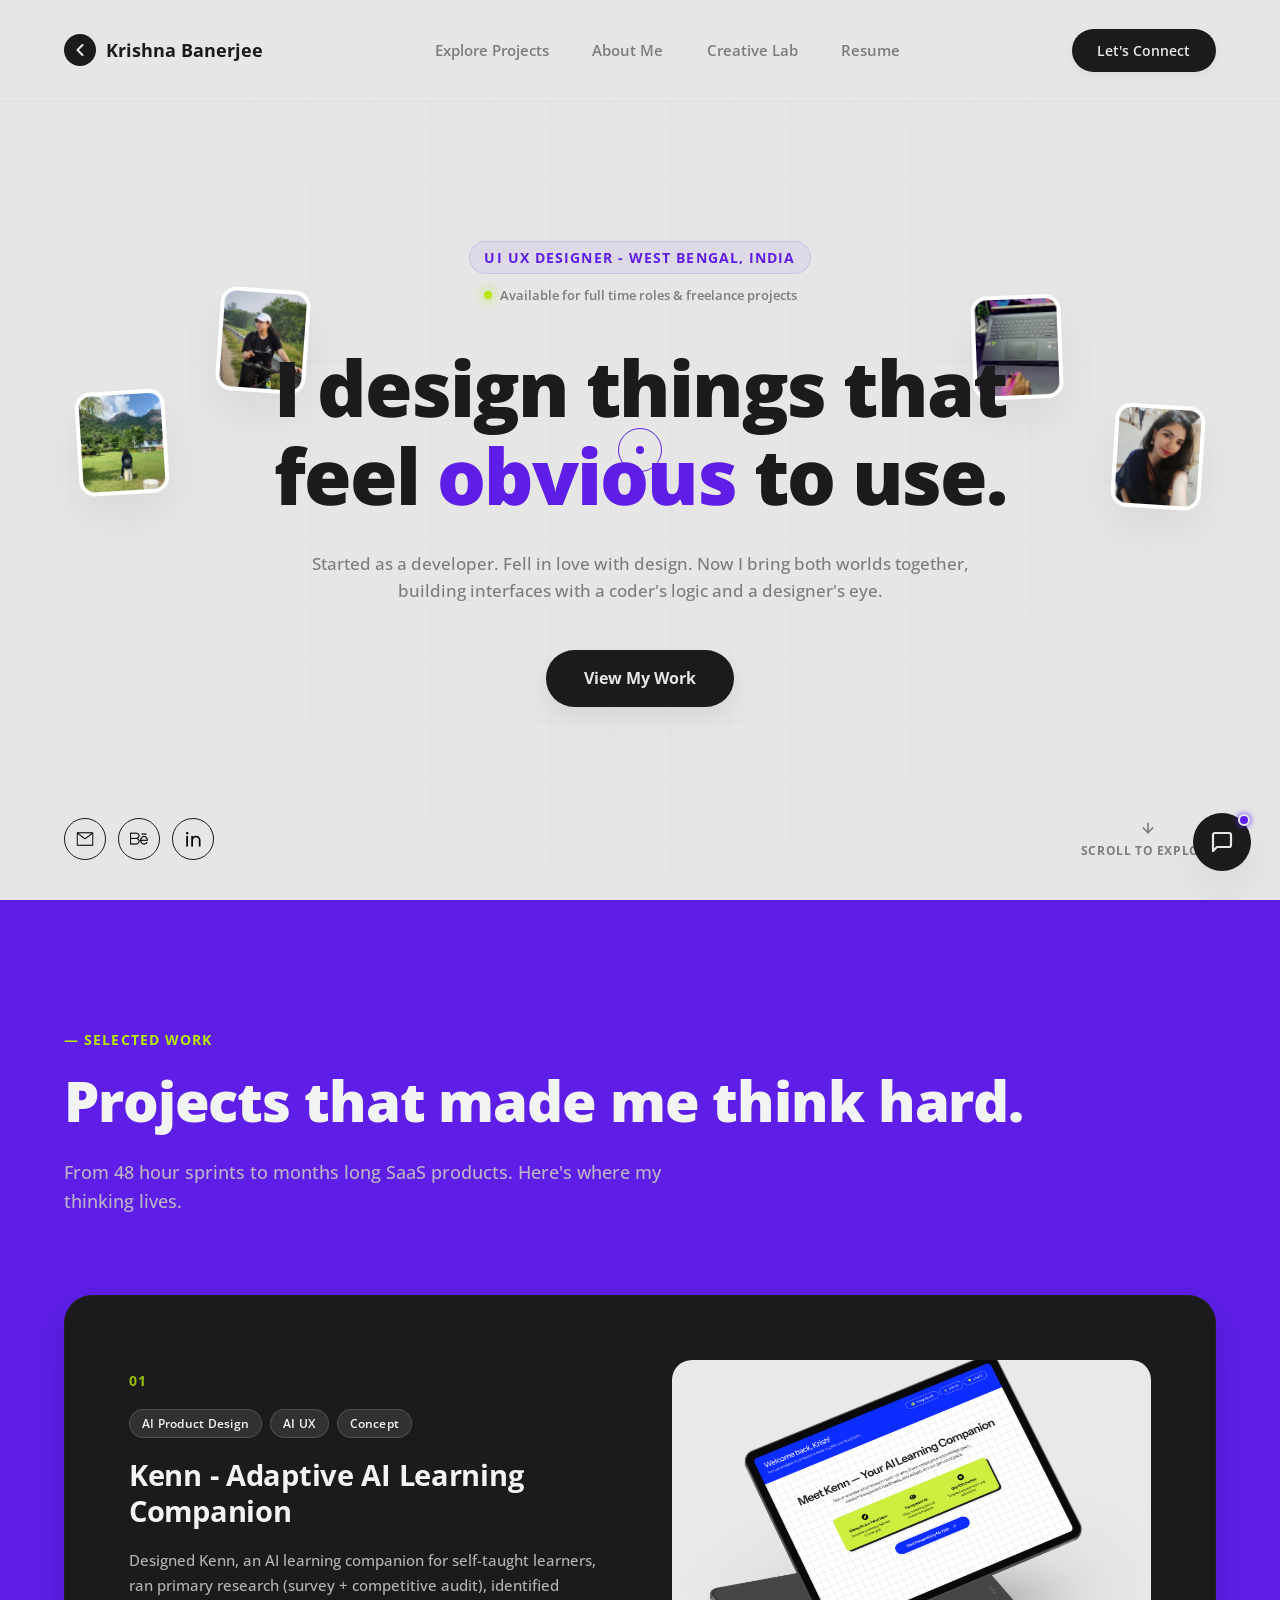
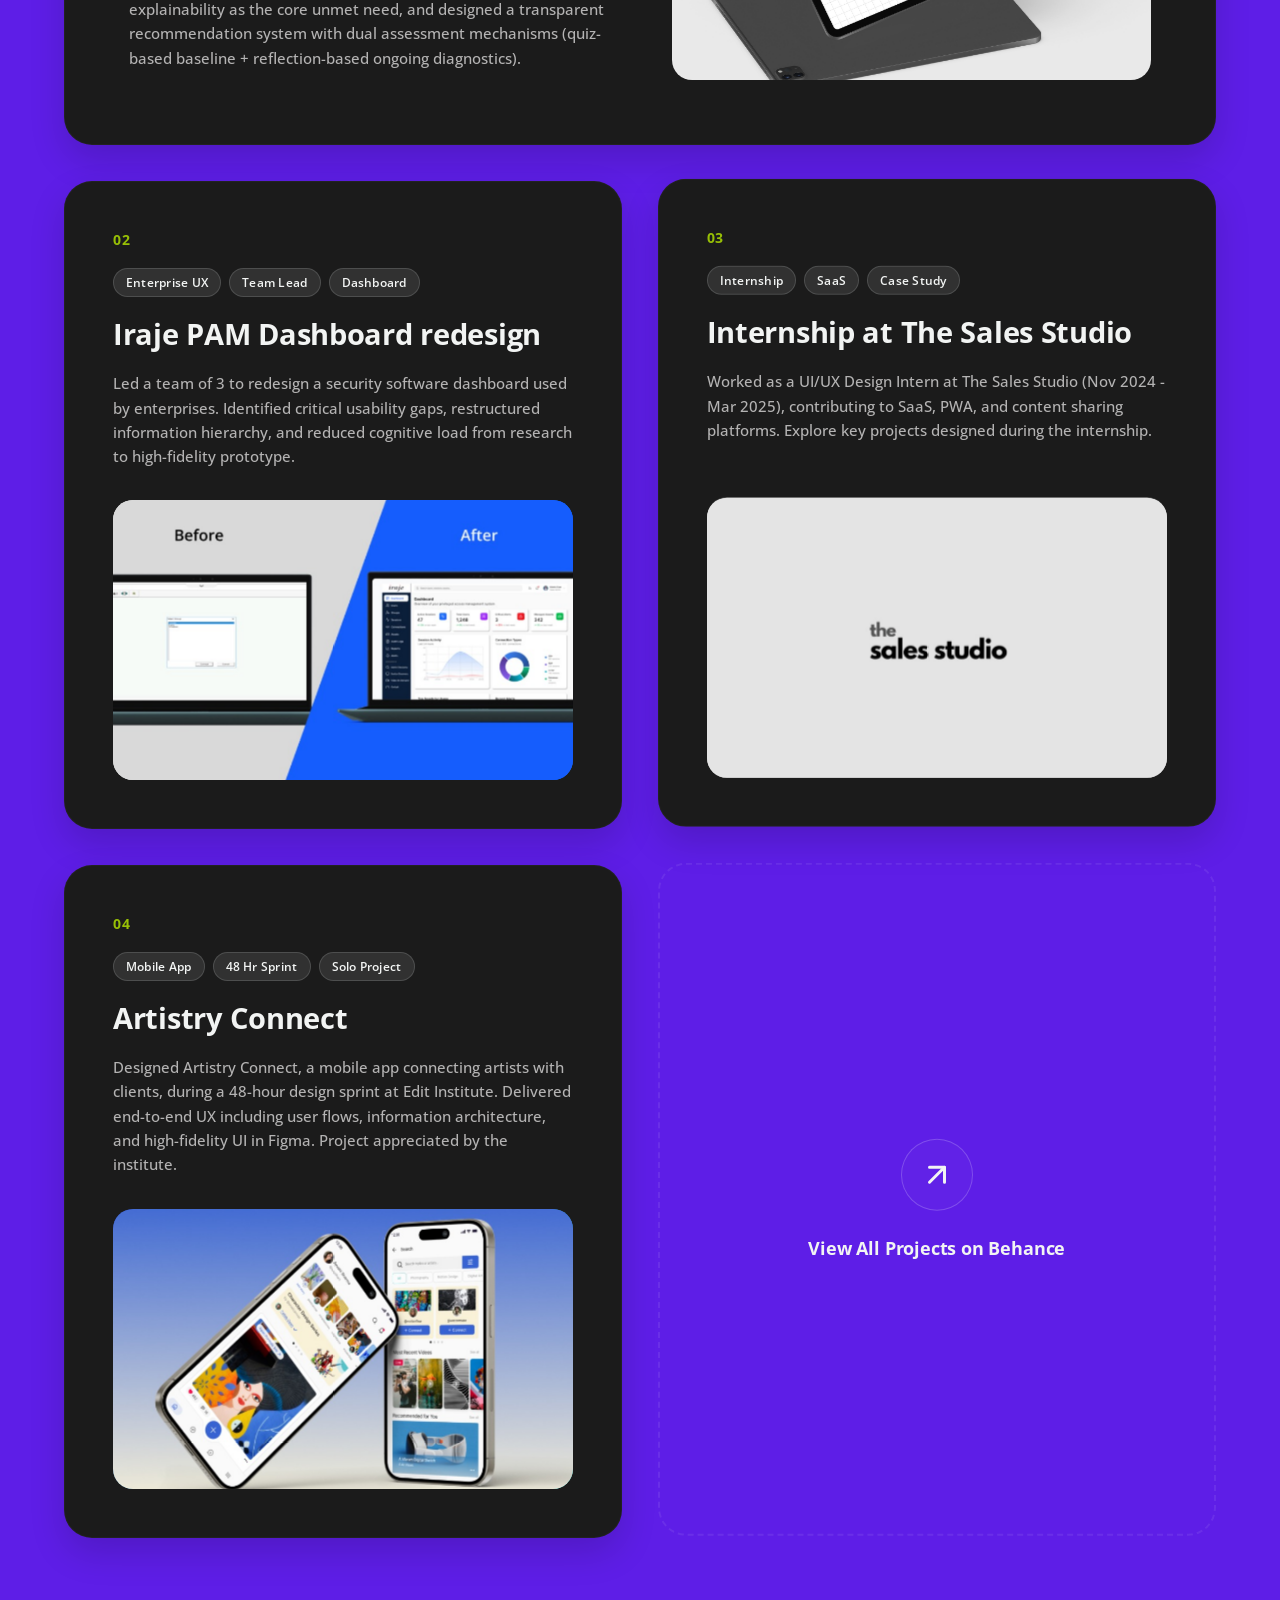
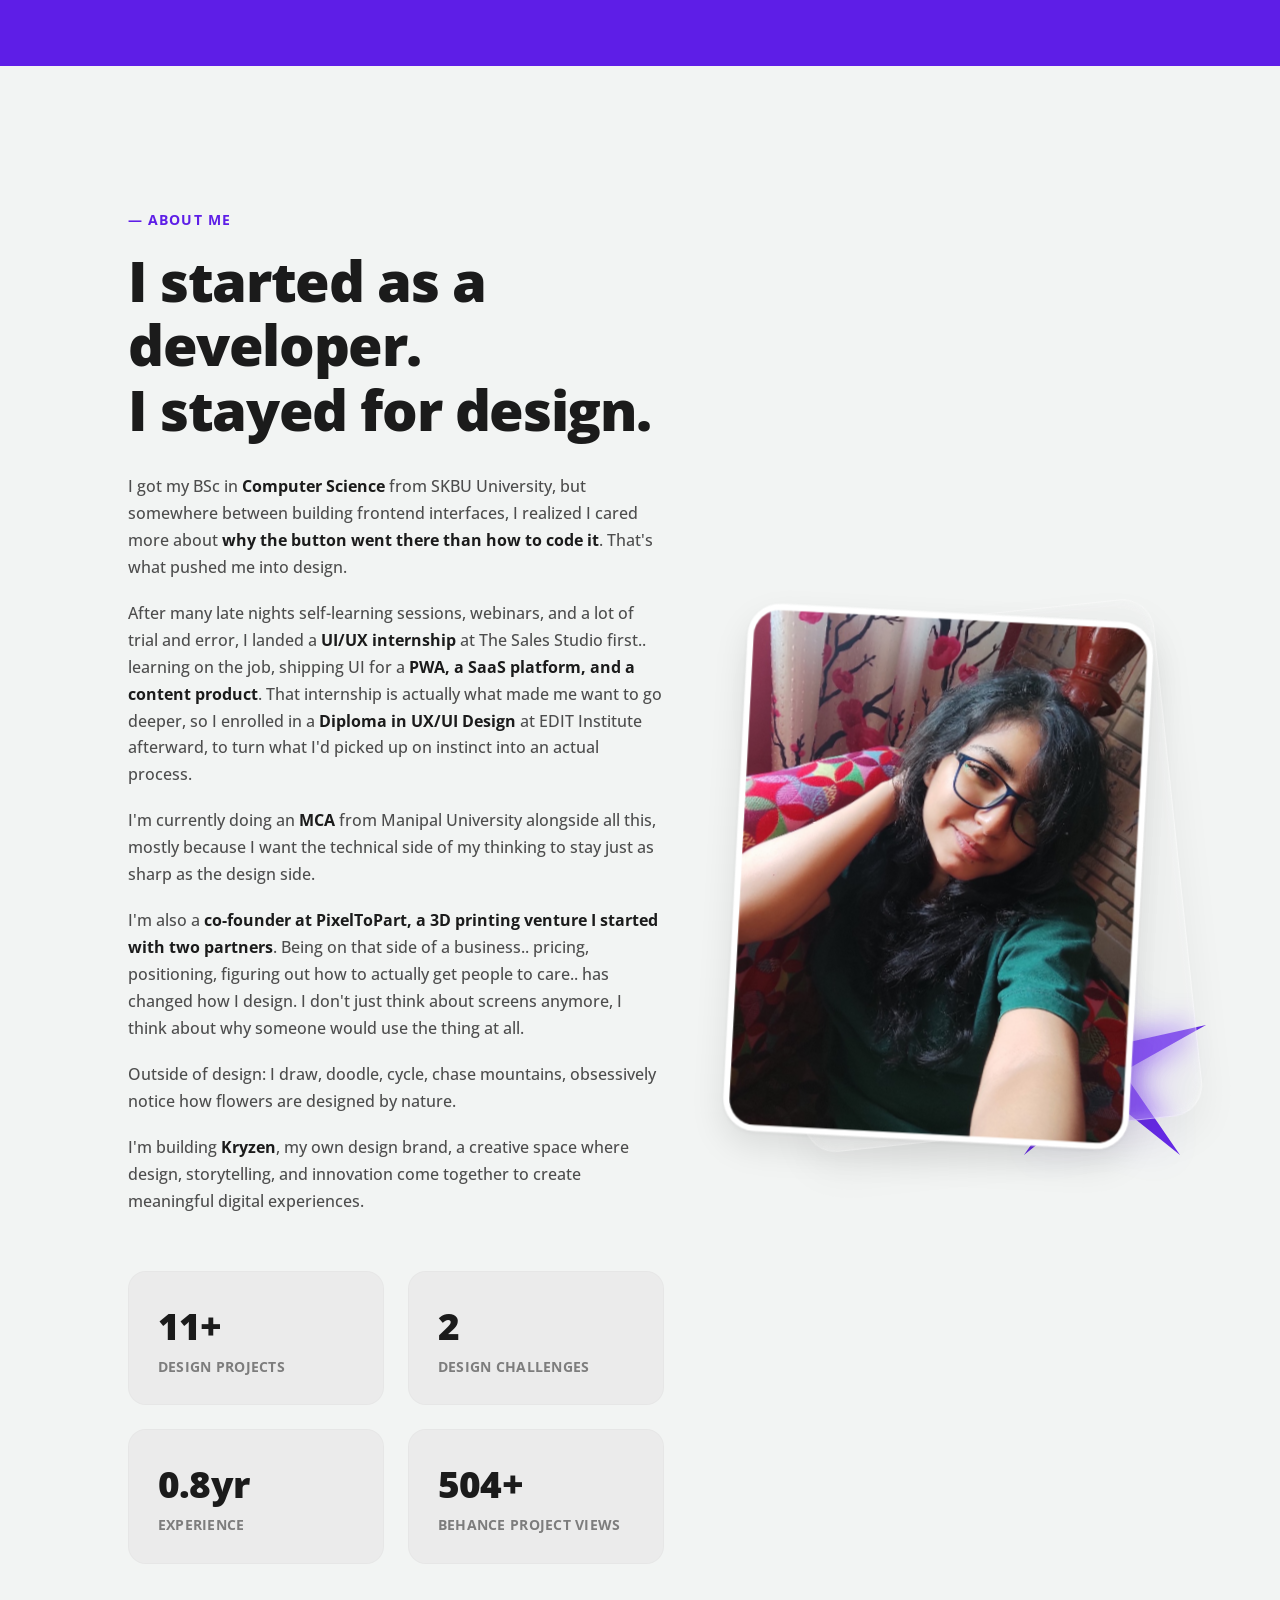
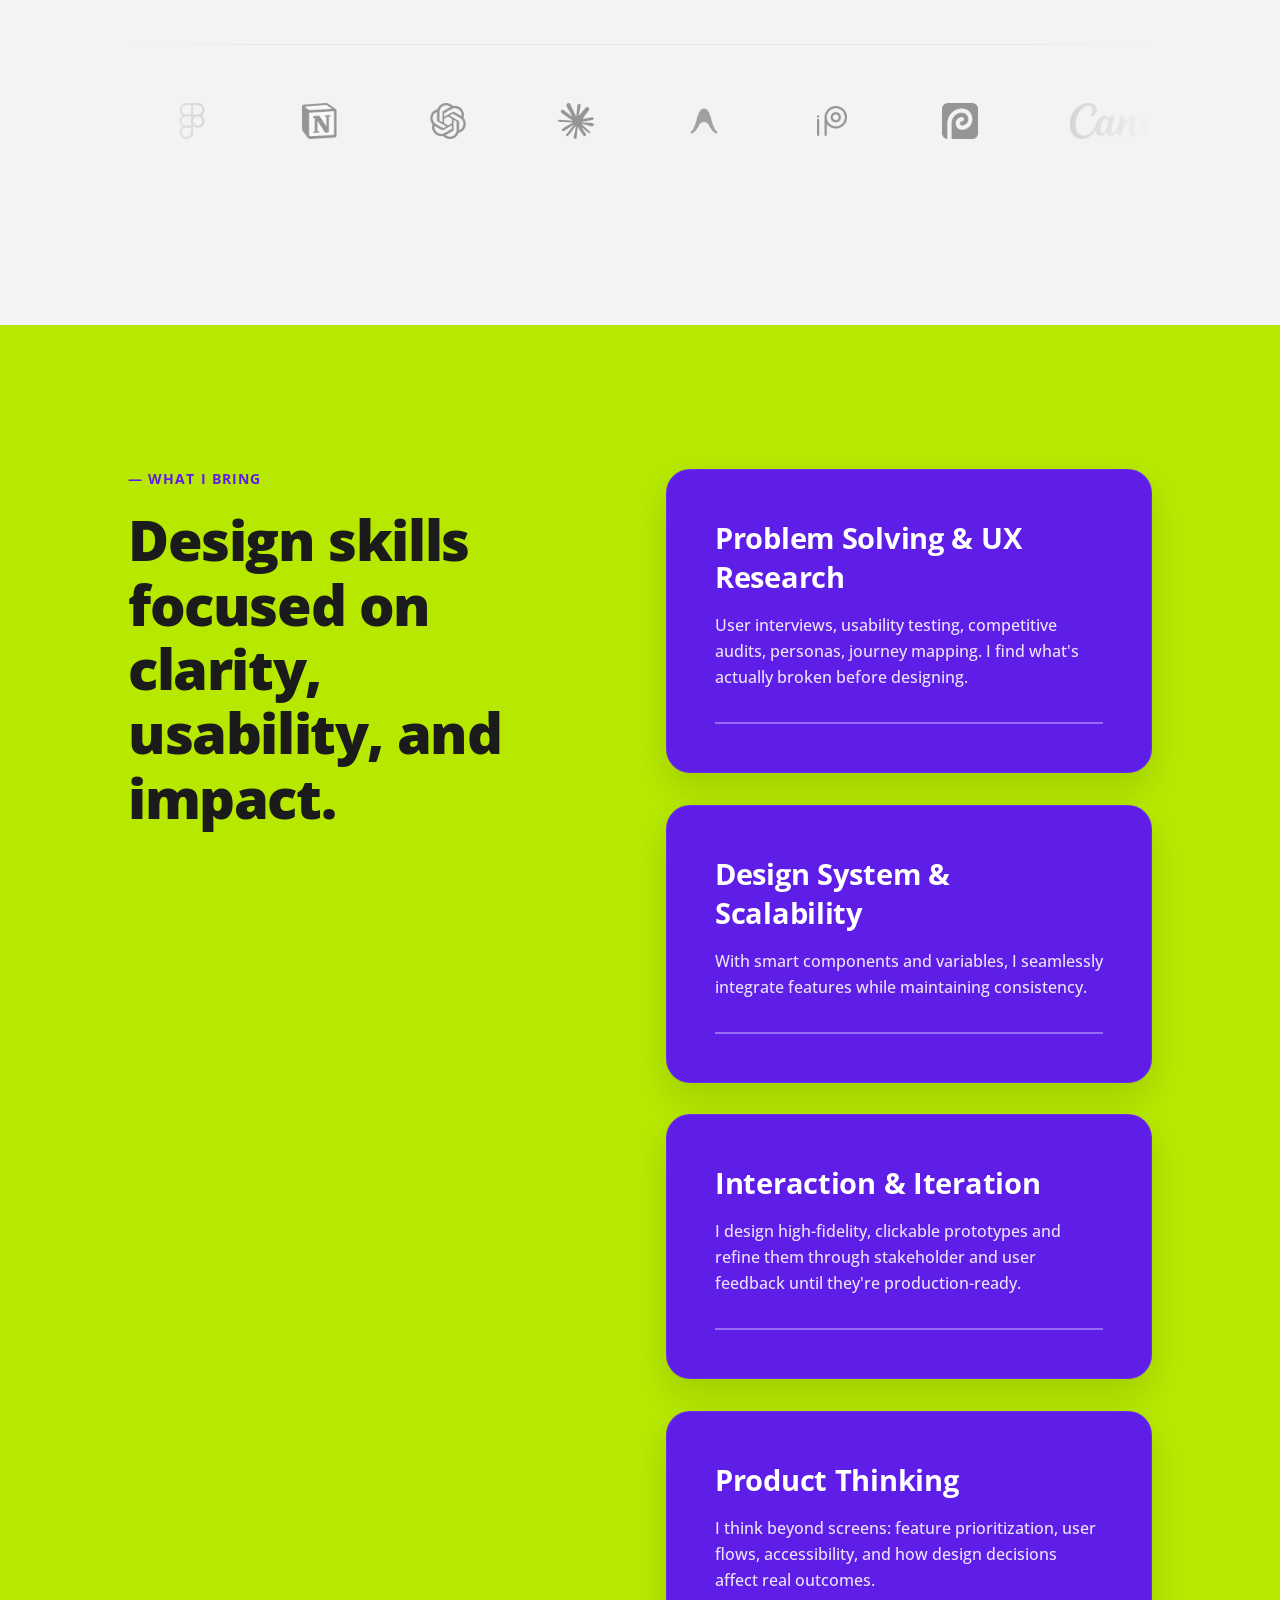
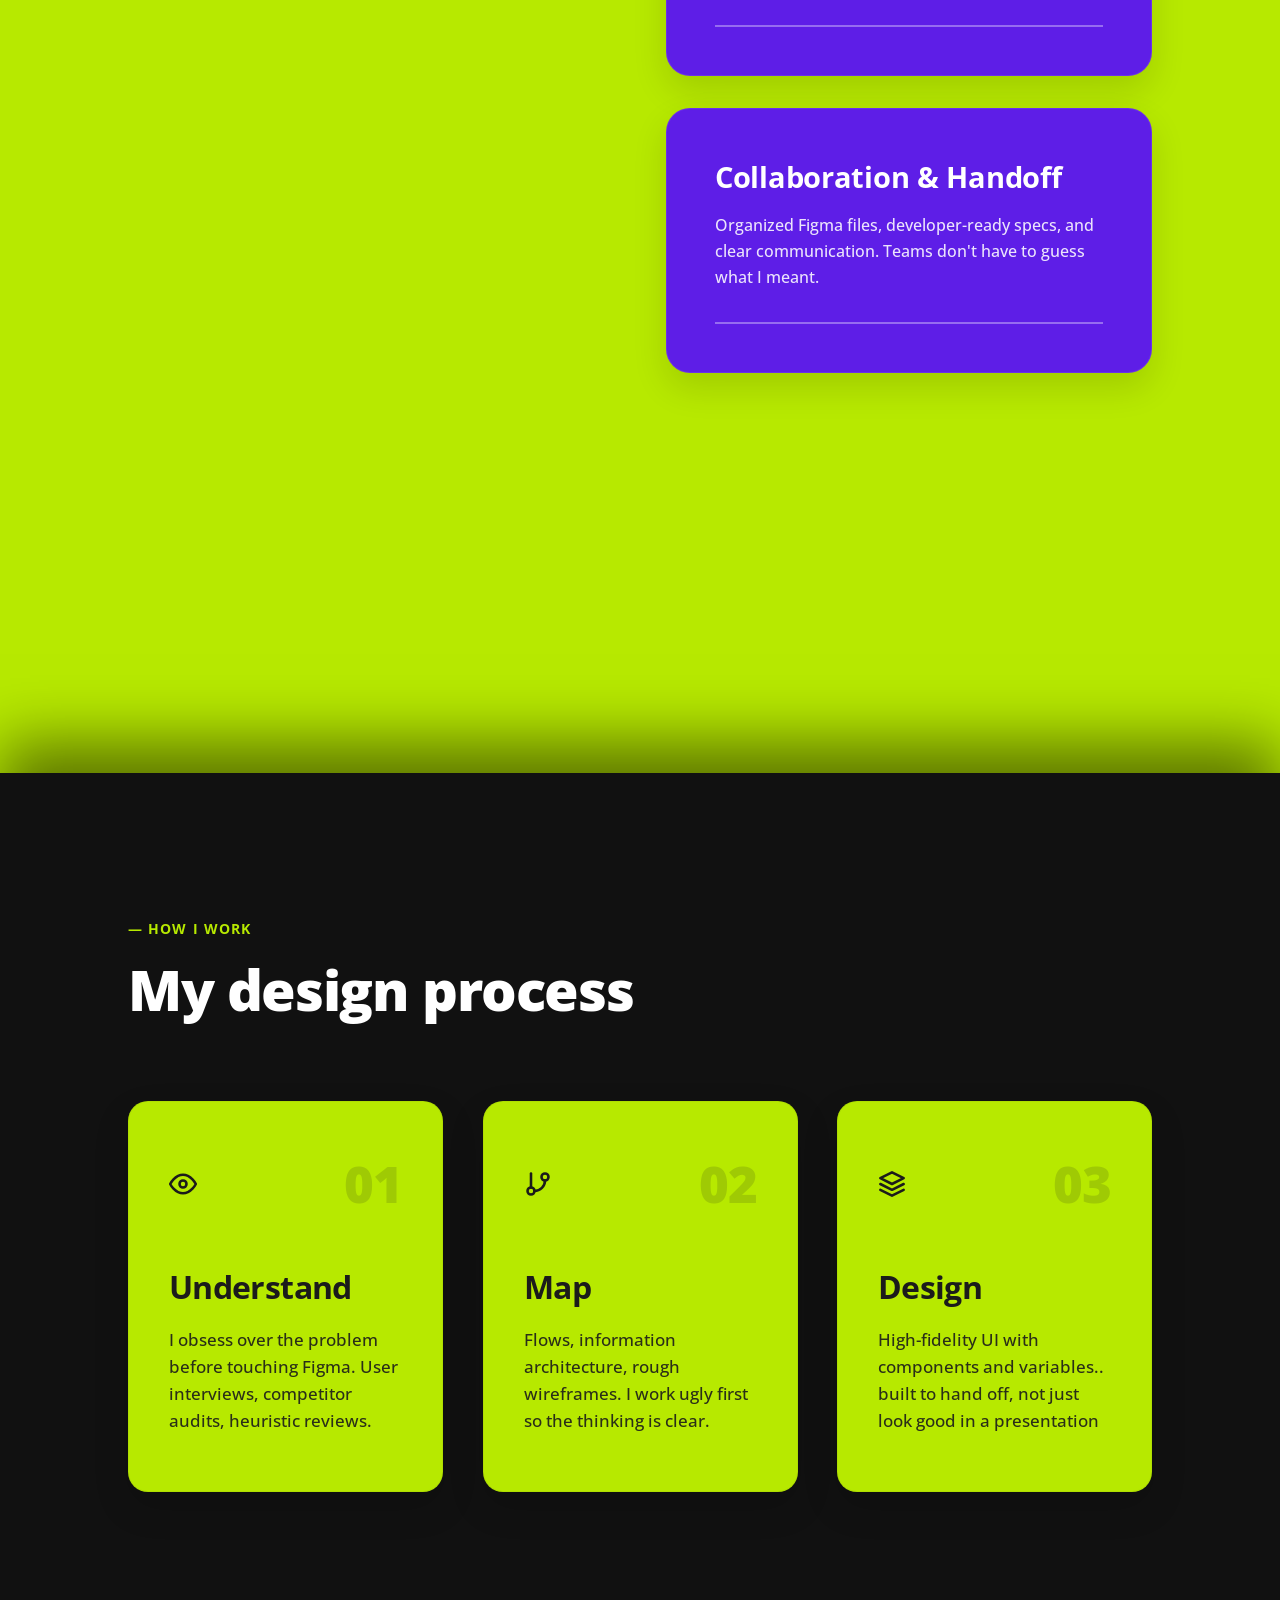
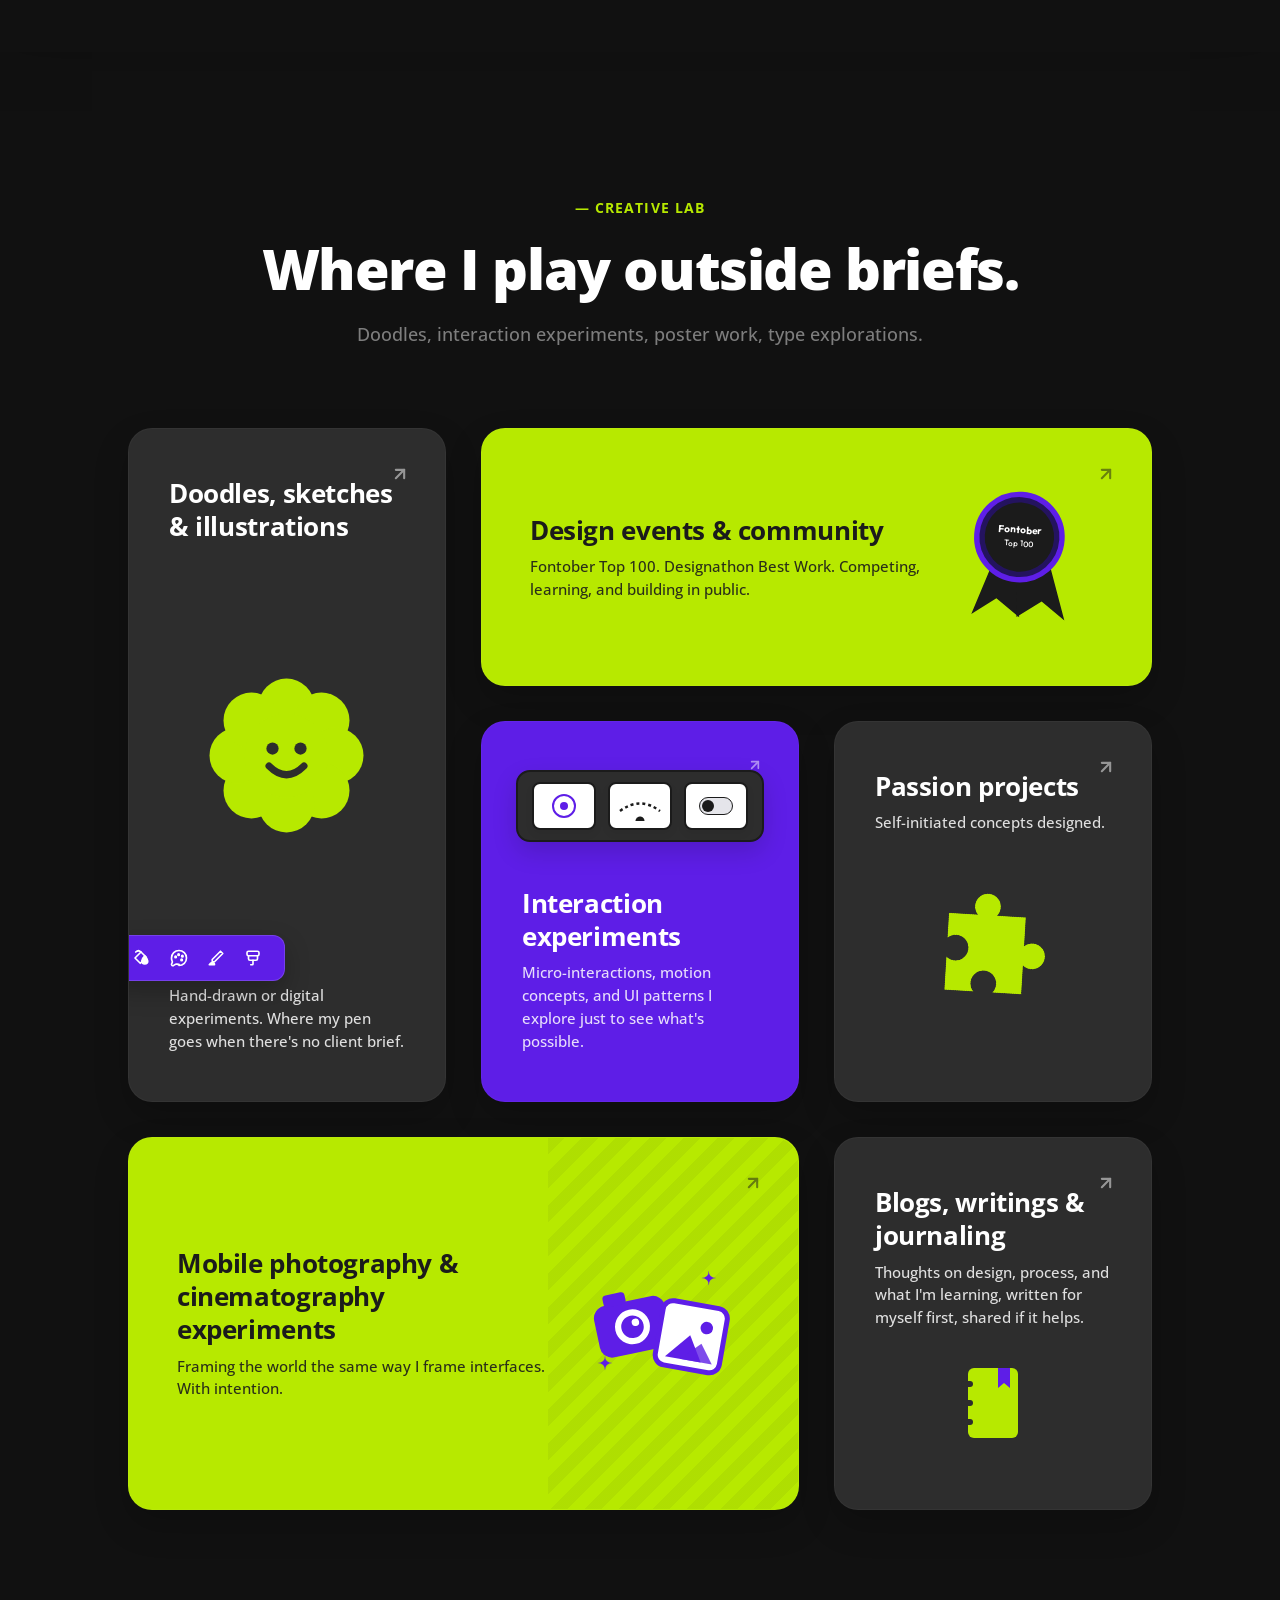
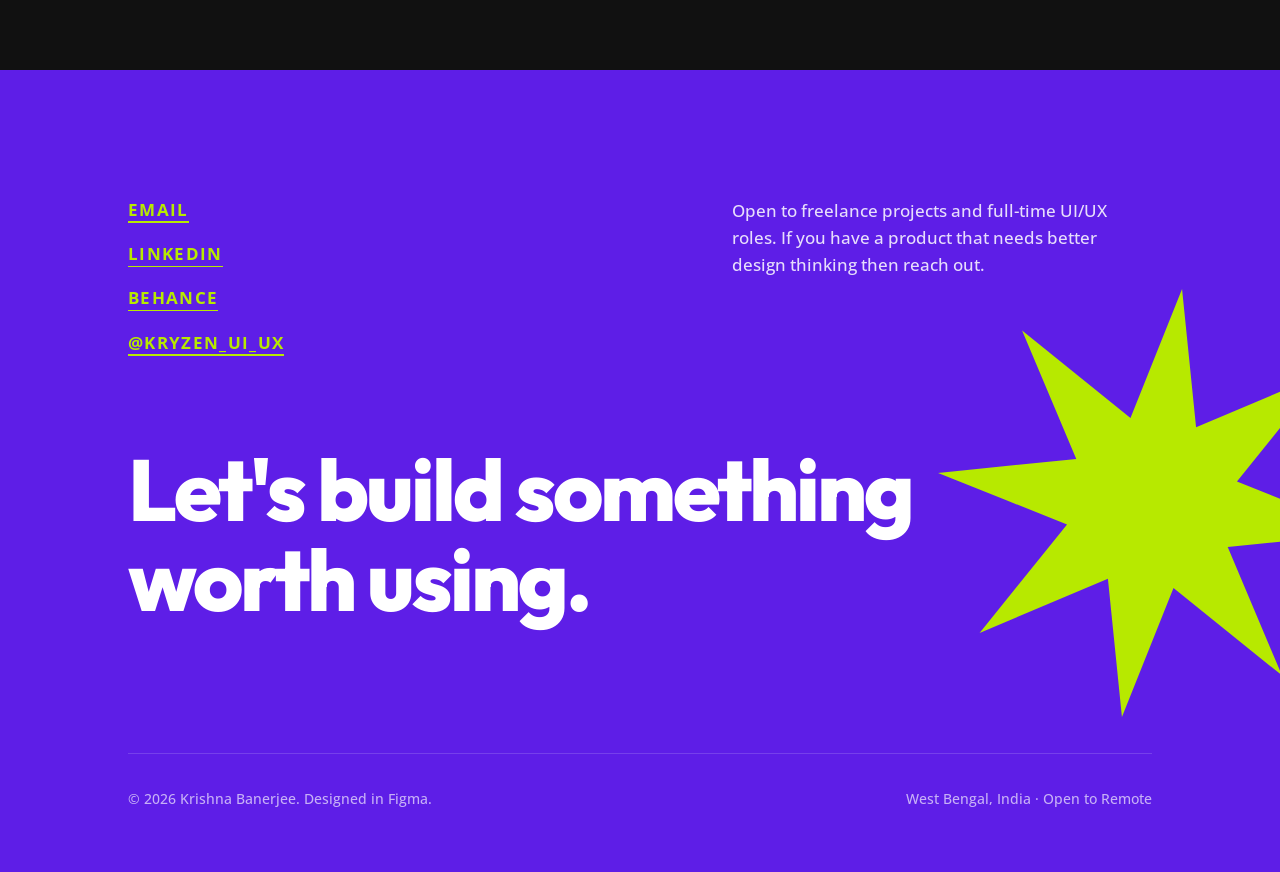
==== commit 0166a209: "git" ====
--- a/index.html
+++ b/index.html
@@ -337,7 +337,7 @@
             <a href="https://www.behance.net/gallery/231325539/Club-Duelz-Designathon-Project" target="_blank"
               rel="noopener noreferrer" class="project-card" data-project="06">
               <div class="project-info">
-                <span class="project-number">06</span>
+                <span class="project-number">05</span>
                 <div class="project-tags">
                   <span class="project-tag">Team Lead</span>
                   <span class="project-tag">Featured Best Work</span>
@@ -387,19 +387,34 @@
               <span class="about-tag">— ABOUT ME</span>
               <h2 class="about-title">I started as a developer.<br>I stayed for design.</h2>
               <div class="about-bio">
-                <p>Got my BSc in <strong>Computer Science</strong> from SKBU University, but somewhere between building
-                  frontend interfaces with HTML, CSS, JavaScript, and React Js, I realized I was most alive figuring out
-                  <strong>why the button should go there</strong>, not how to code it.
+                <p>I got my BSc in <strong>Computer Science</strong> from SKBU University, but somewhere between
+                  building
+                  frontend interfaces, I realized I cared more about <strong>why the button went there than how to code
+                    it</strong>.
+                  That's what pushed me into design.</p>
+                <p>After many late nights self-learning sessions, webinars, and a lot of trial and error, I landed a
+                  <strong>UI/UX internship</strong> at The Sales Studio first.. learning on the job, shipping UI for a
+                  <strong>PWA, a SaaS platform, and a content product</strong>. That internship is actually what made me
+                  want to go deeper, so I enrolled in a <strong>Diploma in UX/UI Design</strong> at EDIT Institute
+                  afterward,
+                  to turn what I'd picked up on instinct into an actual process.
                 </p>
-                <p>Self-taught through late nights, webinars, and a lot of trial and error. Then an internship. Then a
-                  real design role at The Sales Studio, shipping UI for a <strong>PWA, SaaS</strong> platform, and
-                  content product.</p>
-                <p>I'm not just a designer who thinks in pixels. I think in <strong>systems, in code, in how real users
-                    interact when they're tired or distracted.</strong></p>
+                <p>I'm currently doing an <strong>MCA</strong> from Manipal University alongside all this, mostly
+                  because I
+                  want the technical side of my thinking to stay just as sharp as the design side.</p>
+                <p>I'm also a <strong>co-founder at PixelToPart, a 3D printing venture I started with two
+                    partners</strong>.
+                  Being on that side of a business.. pricing, positioning, figuring out how to actually get people to
+                  care..
+                  has changed how I design. I don't just think about screens anymore, I think about why someone would
+                  use the
+                  thing at all.</p>
                 <p>Outside of design: I draw, doodle, cycle, chase mountains, obsessively notice how flowers are
-                  designed by nature.</p>
-                <p>I'm building <strong>Kryzen</strong>, my personal design brand, a creative space where design,
-                  storytelling, and innovation come together to create meaningful digital experiences.</p>
+                  designed by
+                  nature.</p>
+                <p>I'm building <strong>Kryzen</strong>, my own design brand, a creative space where design,
+                  storytelling, and
+                  innovation come together to create meaningful digital experiences.</p>
               </div>
 
               <!-- Stats Grid with interactive tickers -->
@@ -417,7 +432,7 @@
                   <span class="stat-label">Experience</span>
                 </div>
                 <div class="stat-card">
-                  <span class="stat-value" data-target="855" data-suffix="+">0+</span>
+                  <span class="stat-value" data-target="955" data-suffix="+">0+</span>
                   <span class="stat-label">Behance Project Views</span>
                 </div>
               </div>
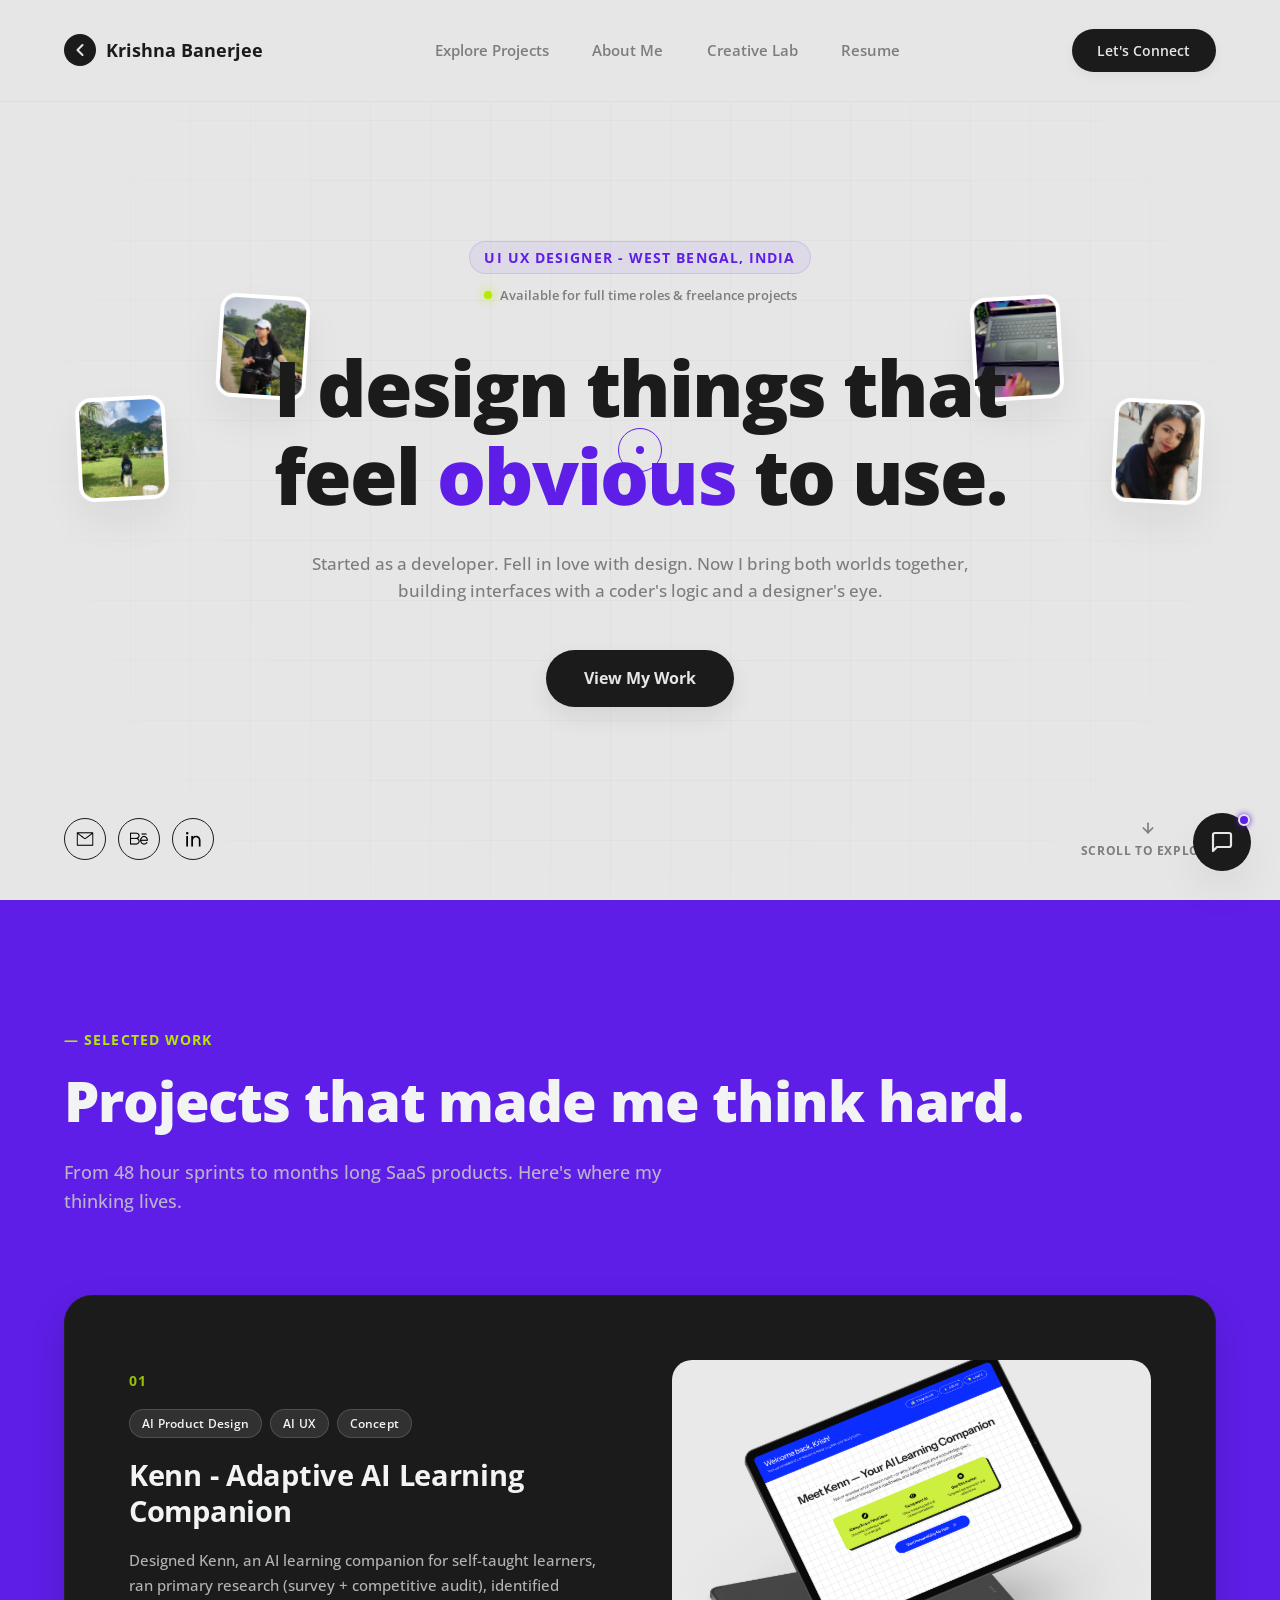
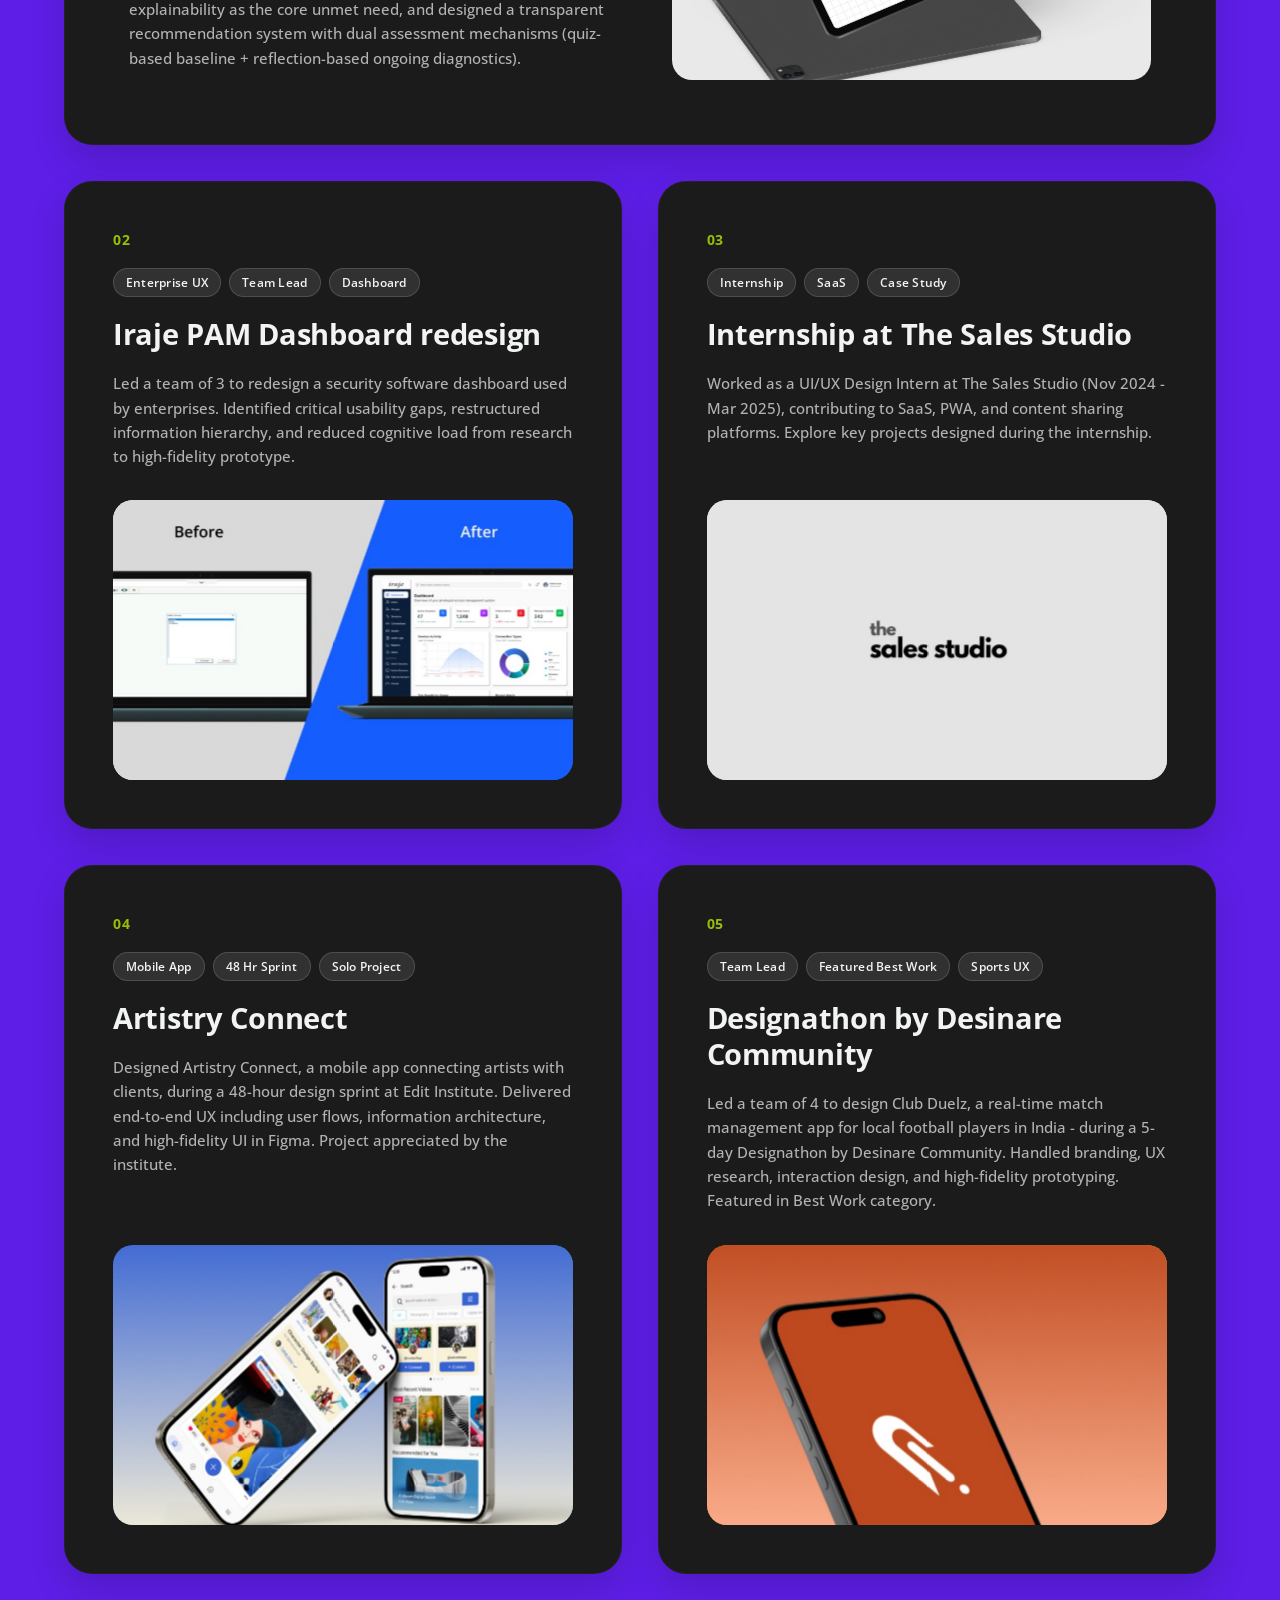
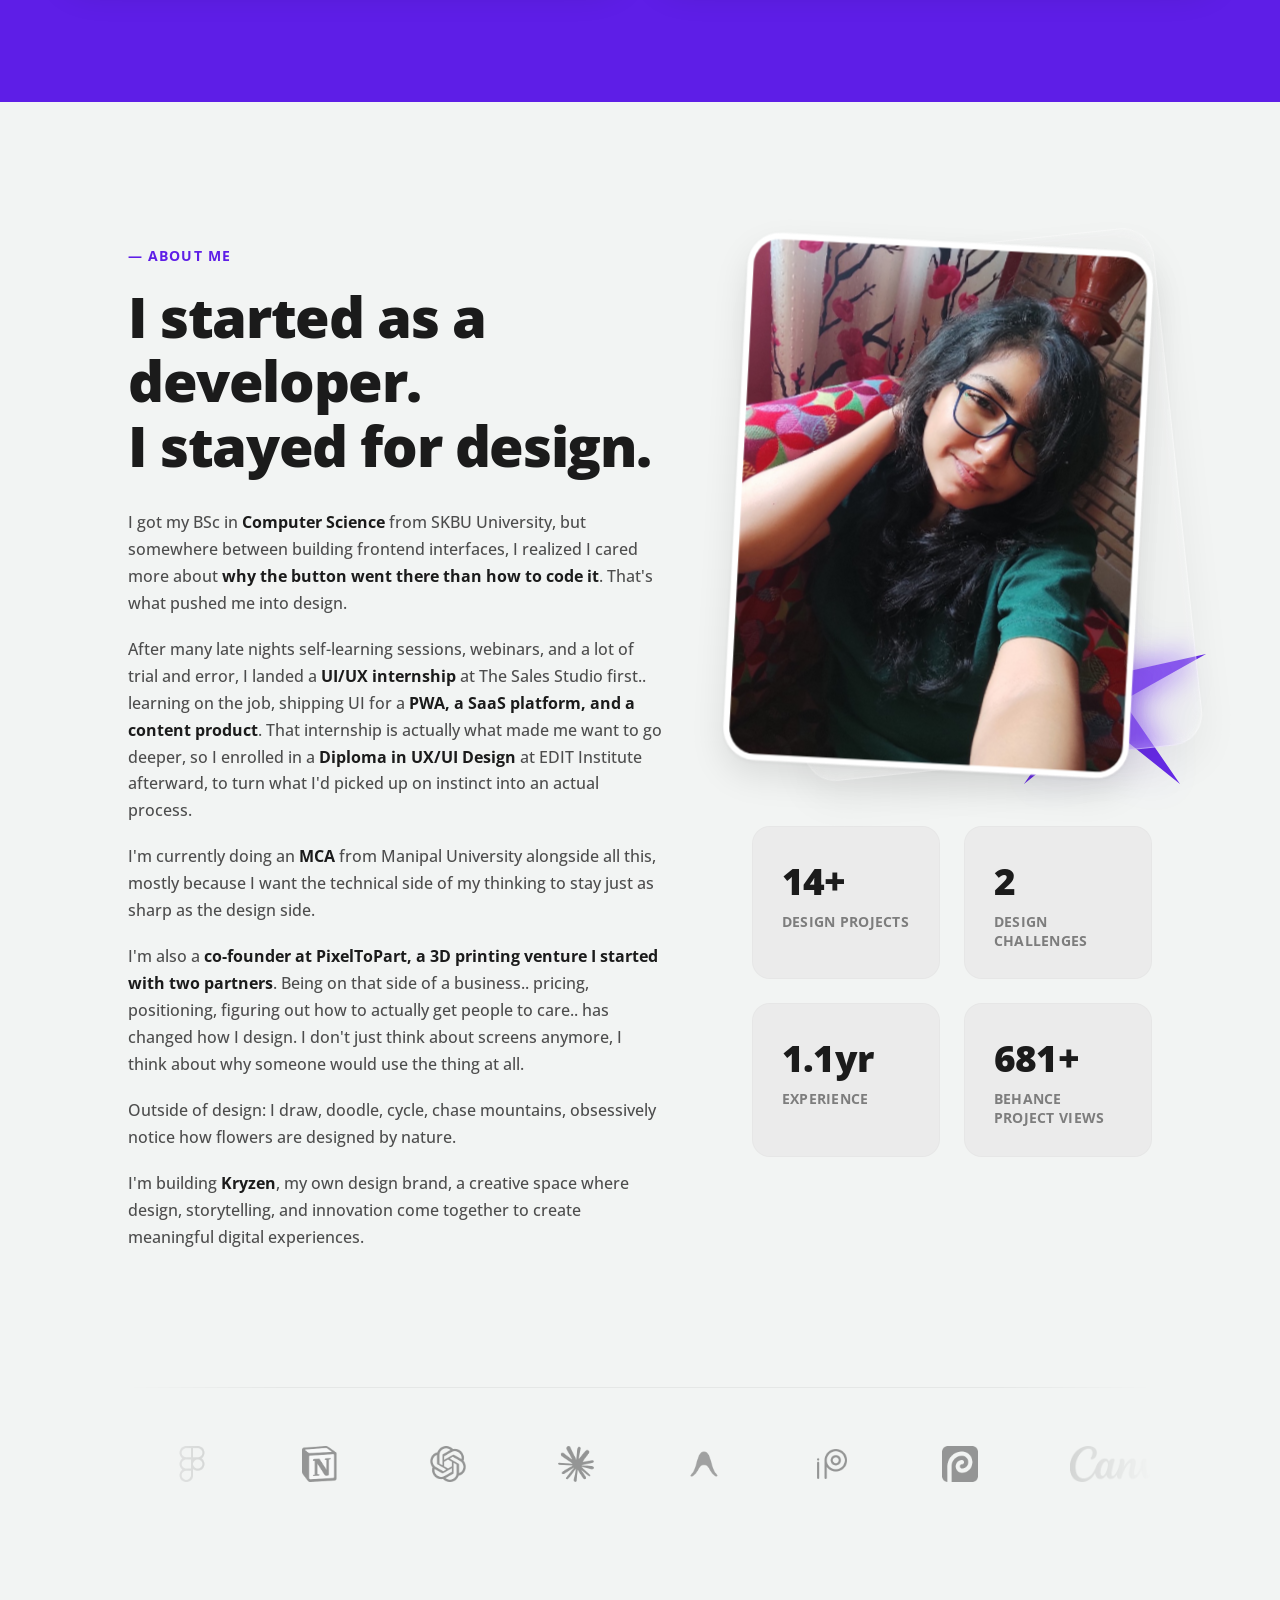
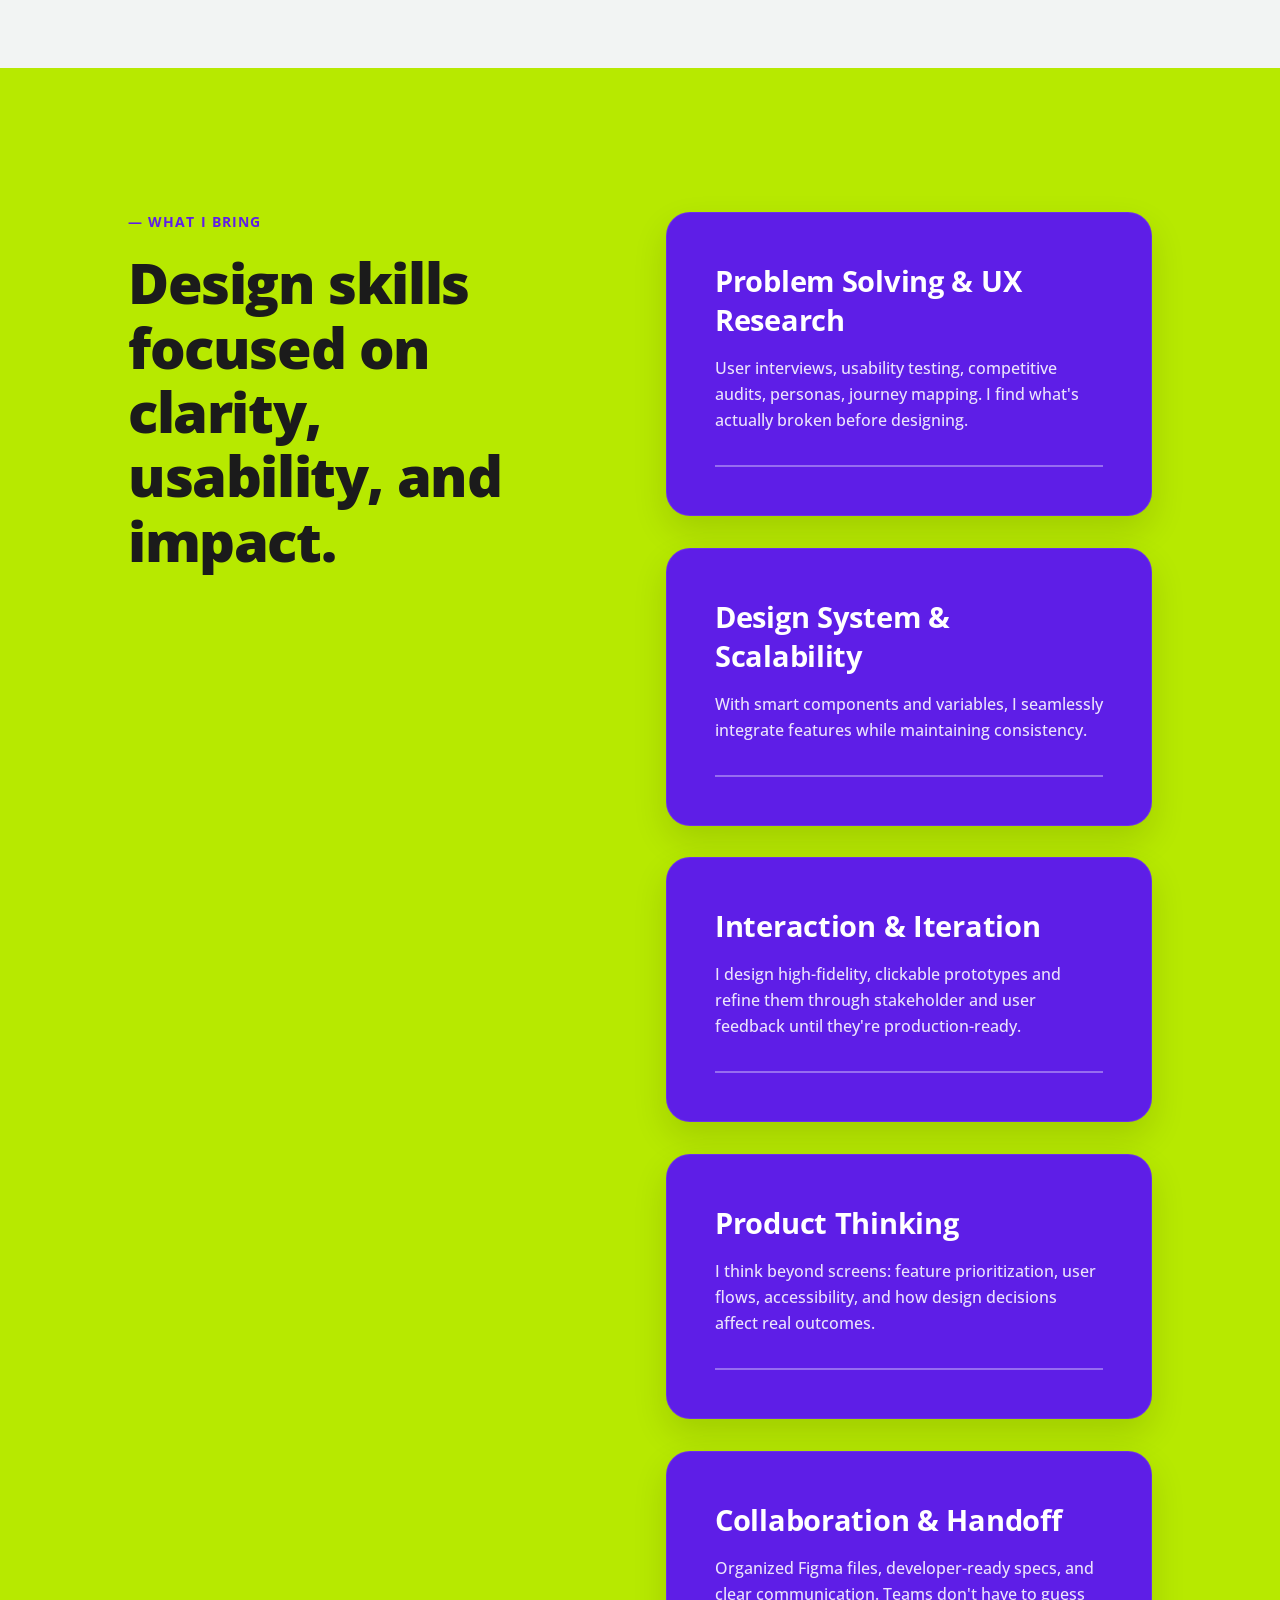
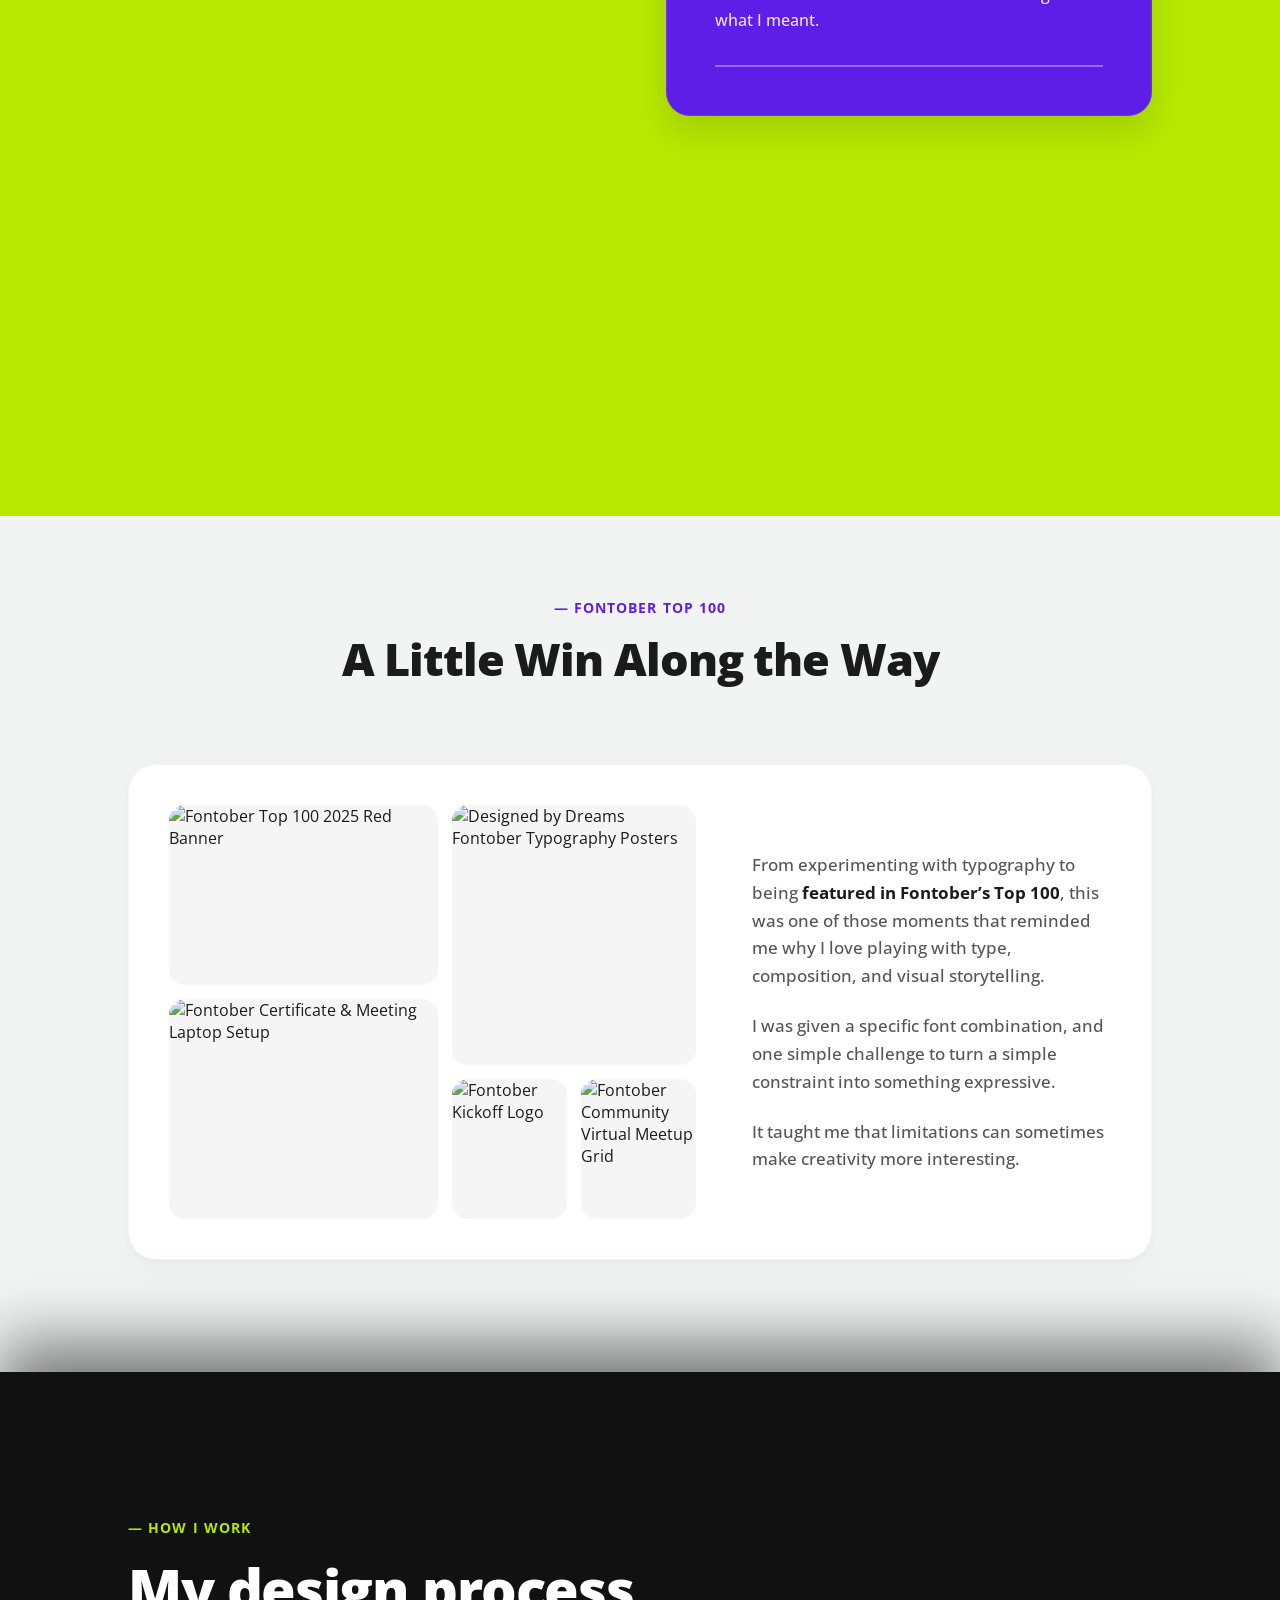
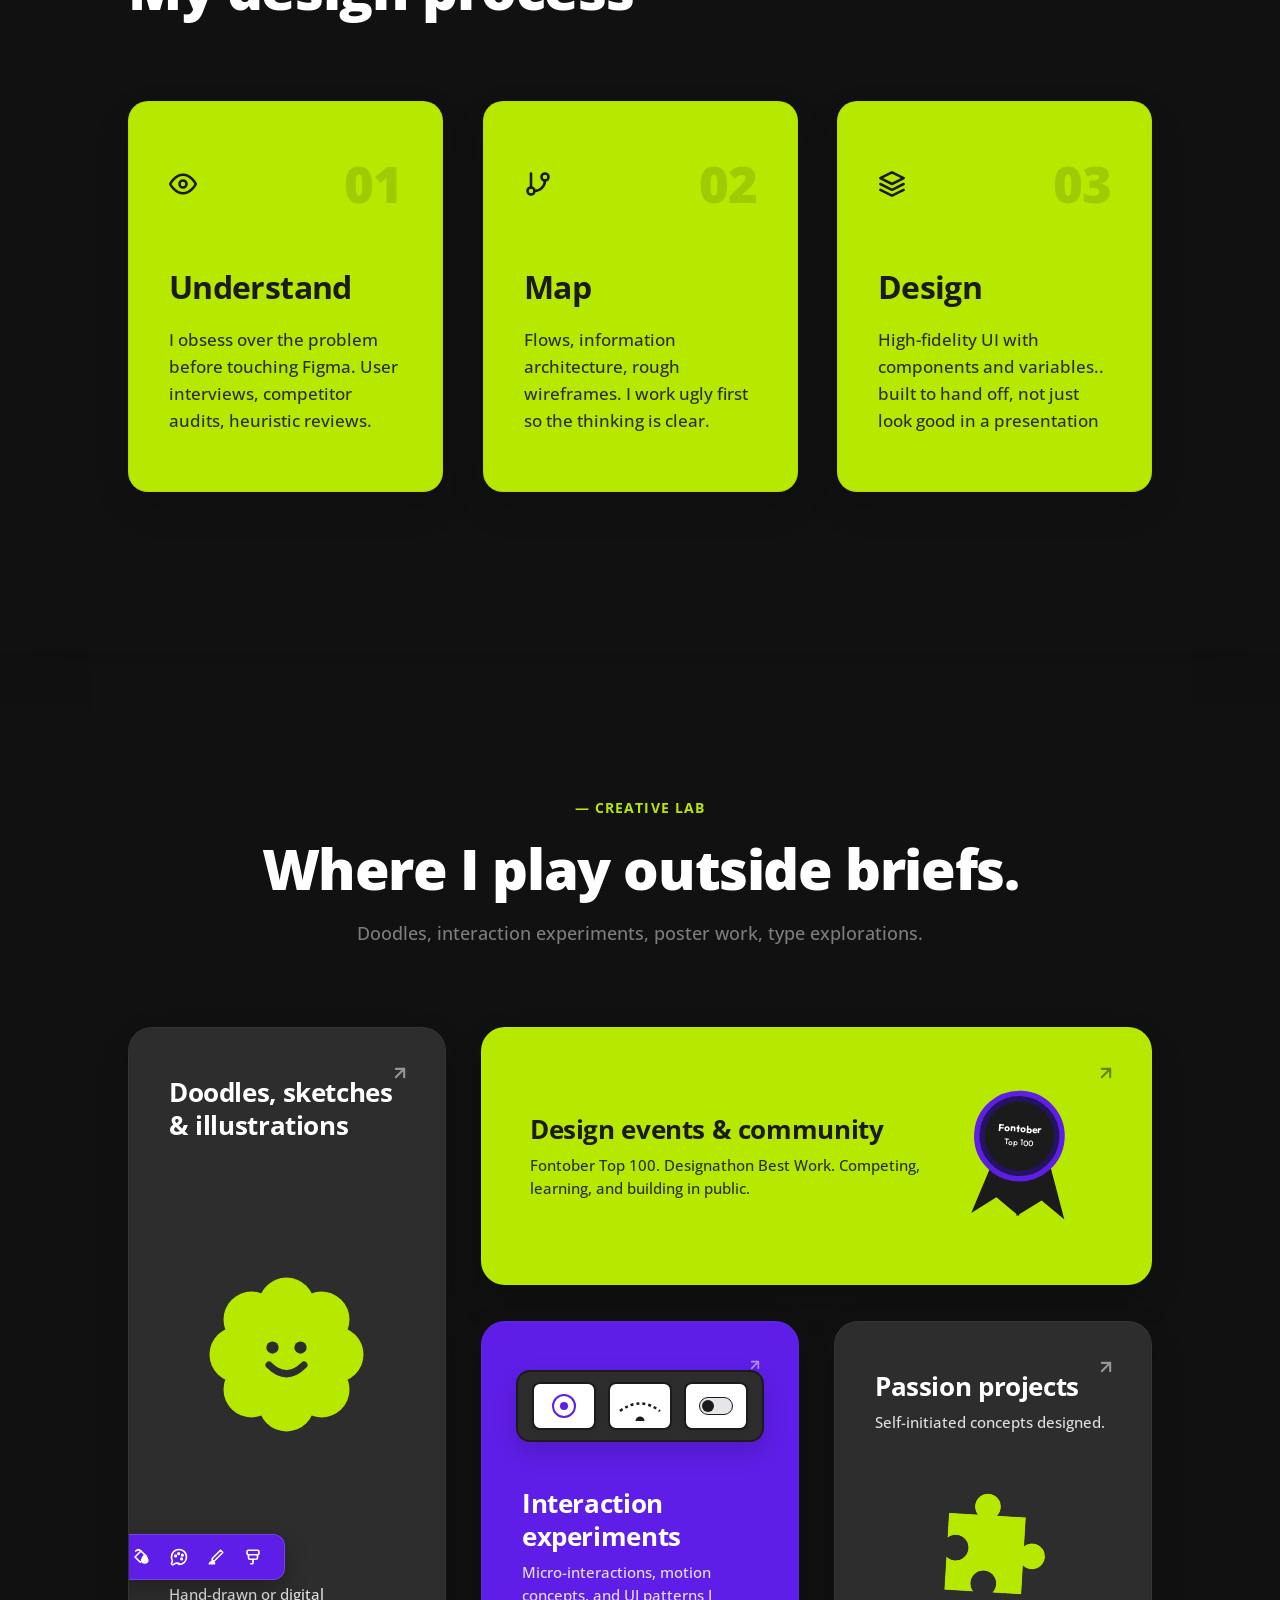
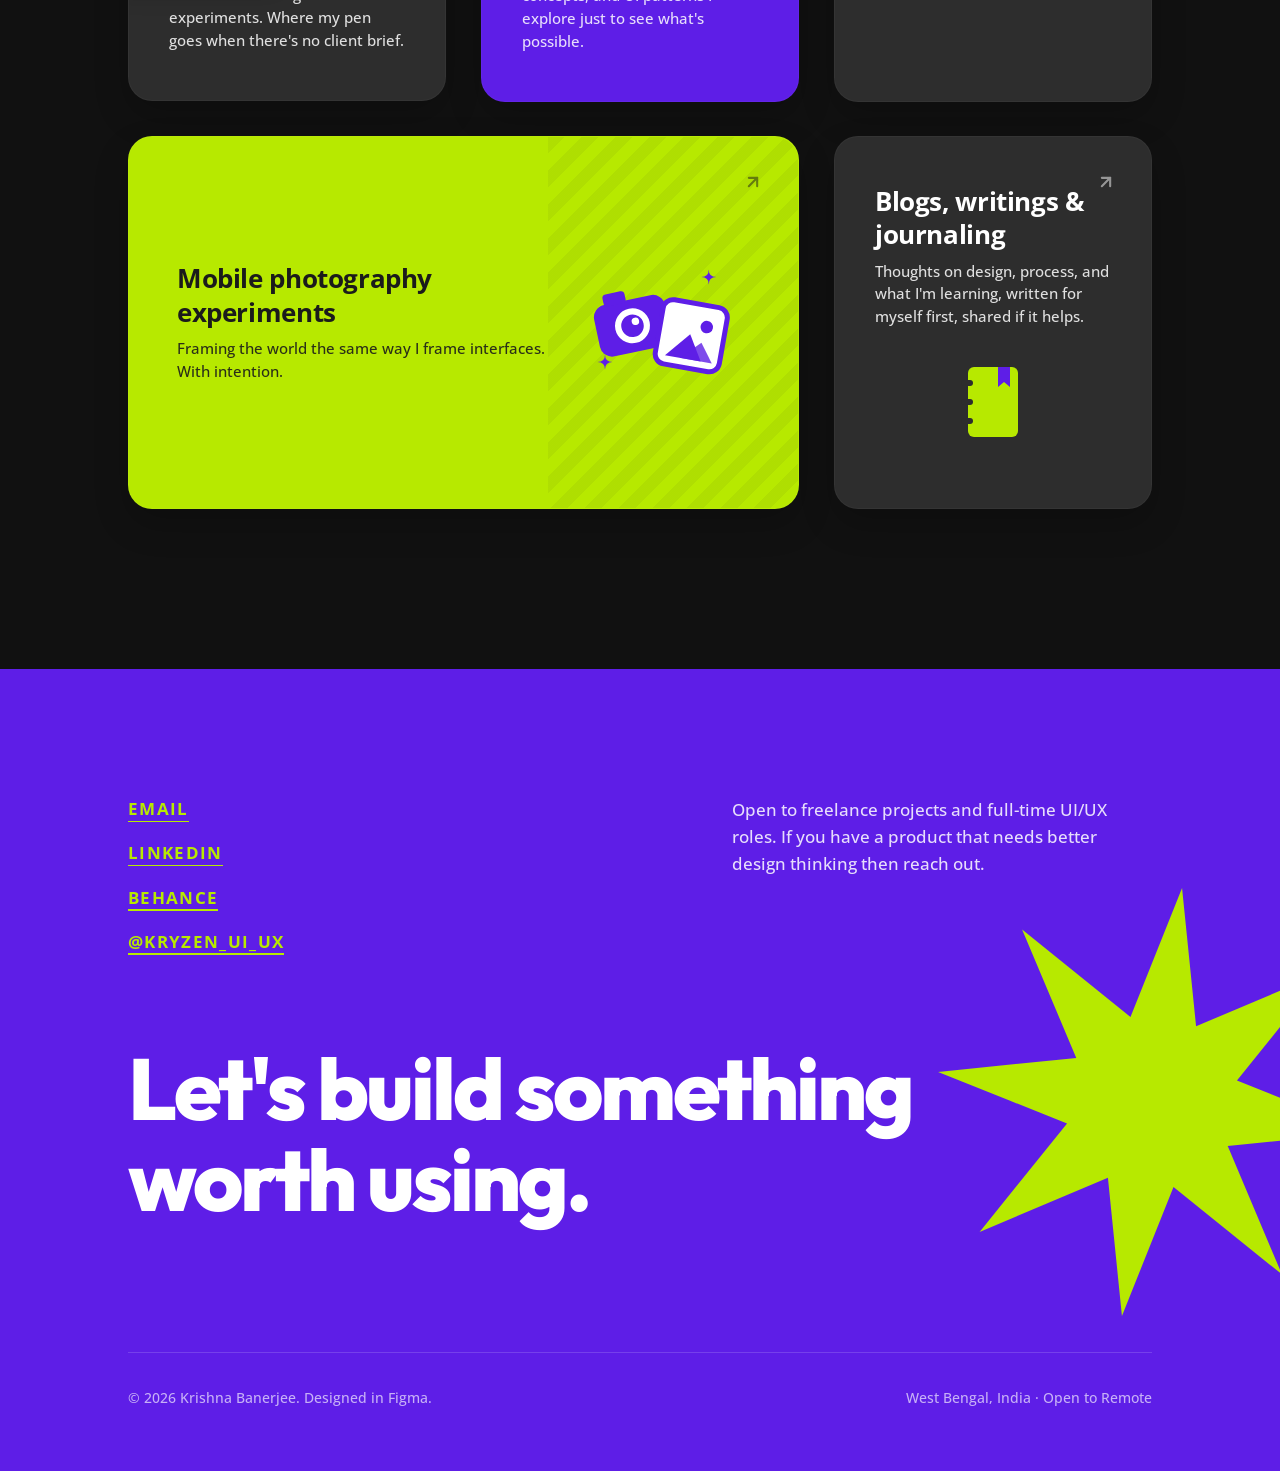
==== commit 8089d5d0: "git" ====
--- a/index.html
+++ b/index.html
@@ -333,7 +333,7 @@
               </div>
             </a> -->
 
-            <!-- Card 06: Designathon by Desinare Community (Half-width) 
+            <!-- Card 06: Designathon by Desinare Community (Half-width) -->
             <a href="https://www.behance.net/gallery/231325539/Club-Duelz-Designathon-Project" target="_blank"
               rel="noopener noreferrer" class="project-card" data-project="06">
               <div class="project-info">
@@ -353,12 +353,12 @@
                   <img src="assets/project_designathon.jpg?v=2" alt="Designathon Club Duelz Mobile App Mockup">
                 </div>
               </div>
-            </a>-->
-
-
-
-
-            <!-- Card 07: View All Projects on Behance (Half-width interactive redirect block) -->
+            </a>
+
+
+
+
+            <!-- Card 07: View All Projects on Behance (Half-width interactive redirect block) 
             <a href="https://www.behance.net/krishnabanerjee" target="_blank" rel="noopener noreferrer"
               class="project-card behance-redirect-card magnetic">
               <div class="behance-content">
@@ -371,7 +371,7 @@
                 </div>
                 <span class="behance-text">View All Projects on Behance</span>
               </div>
-            </a>
+            </a>-->
 
           </div>
 
@@ -416,29 +416,9 @@
                   storytelling, and
                   innovation come together to create meaningful digital experiences.</p>
               </div>
-
-              <!-- Stats Grid with interactive tickers -->
-              <div class="stats-grid">
-                <div class="stat-card">
-                  <span class="stat-value" data-target="20" data-suffix="+">0+</span>
-                  <span class="stat-label">Design Projects</span>
-                </div>
-                <div class="stat-card">
-                  <span class="stat-value" data-target="3" data-suffix="">0</span>
-                  <span class="stat-label">Design Challenges</span>
-                </div>
-                <div class="stat-card">
-                  <span class="stat-value" data-target="1.5" data-suffix="yr" data-decimals="1">0.0yr</span>
-                  <span class="stat-label">Experience</span>
-                </div>
-                <div class="stat-card">
-                  <span class="stat-value" data-target="955" data-suffix="+">0+</span>
-                  <span class="stat-label">Behance Project Views</span>
-                </div>
-              </div>
-            </div>
-
-            <!-- Right Column: Interactive ID Card Mockup & Pendulum Swing -->
+            </div>
+
+            <!-- Right Column: Interactive ID Card Mockup & Stats Grid -->
             <div class="about-right">
               <div class="id-card-trigger-zone" id="idCardTrigger">
                 <!-- Suspended Photo Assembly (Drops from top boundary of section) -->
@@ -461,6 +441,26 @@
                   </div>
                 </div>
               </div>
+
+              <!-- Stats Grid with interactive tickers -->
+              <div class="stats-grid">
+                <div class="stat-card">
+                  <span class="stat-value" data-target="20" data-suffix="+">0+</span>
+                  <span class="stat-label">Design Projects</span>
+                </div>
+                <div class="stat-card">
+                  <span class="stat-value" data-target="3" data-suffix="">0</span>
+                  <span class="stat-label">Design Challenges</span>
+                </div>
+                <div class="stat-card">
+                  <span class="stat-value" data-target="1.5" data-suffix="yr" data-decimals="1">0.0yr</span>
+                  <span class="stat-label">Experience</span>
+                </div>
+                <div class="stat-card">
+                  <span class="stat-value" data-target="955" data-suffix="+">0+</span>
+                  <span class="stat-label">Behance Project Views</span>
+                </div>
+              </div>
             </div>
           </div>
 
@@ -593,6 +593,64 @@
                 <div class="skill-card-divider"></div>
               </div>
 
+            </div>
+
+          </div>
+        </div>
+      </section>
+
+      <!-- Fontober Top 100 Feature Section -->
+      <section class="fontober-section" id="fontober">
+        <div class="fontober-container">
+          <div class="fontober-header">
+            <span class="fontober-tag">— FONTOBER TOP 100</span>
+            <h2 class="fontober-title">A Little Win Along the Way</h2>
+          </div>
+
+          <!-- Showcase Card (Non-clickable container) -->
+          <div class="fontober-card">
+
+            <!-- Left Side: Image Collage Grid -->
+            <div class="fontober-visual-grid">
+
+              <!-- Left Column: Red Banner & Laptop Desk Photo -->
+              <div class="fontober-col fontober-col-left">
+                <div class="fontober-img-frame frame-red-banner">
+                  <img src="assets/fontober/1.png" alt="Fontober Top 100 2025 Red Banner">
+                </div>
+                <div class="fontober-img-frame frame-laptop-desk">
+                  <img src="assets/fontober/3.png" alt="Fontober Certificate & Meeting Laptop Setup">
+                </div>
+              </div>
+
+              <!-- Right Column: 2x2 Posters & Kickoff / Meetup Logos -->
+              <div class="fontober-col fontober-col-right">
+                <div class="fontober-img-frame frame-posters">
+                  <img src="assets/fontober/2.png" alt="Designed by Dreams Fontober Typography Posters">
+                </div>
+
+                <div class="fontober-subrow">
+                  <div class="fontober-img-frame frame-kickoff-logo">
+                    <img src="assets/fontober/4.png" alt="Fontober Kickoff Logo">
+                  </div>
+                  <div class="fontober-img-frame frame-meet-grid">
+                    <img src="assets/fontober/5.png" alt="Fontober Community Virtual Meetup Grid">
+                  </div>
+                </div>
+              </div>
+
+            </div>
+
+            <!-- Right Side: Story & Text Content -->
+            <div class="fontober-text-content">
+              <p>From experimenting with typography to being <strong>featured in Fontober’s Top 100</strong>, this was
+                one of those moments that reminded me why I love playing with type, composition, and visual
+                storytelling.</p>
+
+              <p>I was given a specific font combination, and one simple challenge to turn a simple constraint into
+                something expressive.</p>
+
+              <p>It taught me that limitations can sometimes make creativity more interesting.</p>
             </div>
 
           </div>
@@ -858,7 +916,7 @@
             <!-- Card 5: Mobile photography & cinematography experiments (Spans 2 columns, Row 3) -->
             <a href="photography.html" class="lab-card card-photography">
               <div class="photography-content">
-                <h3 class="lab-card-title">Mobile photography & <br>cinematography experiments</h3>
+                <h3 class="lab-card-title">Mobile photography <br>experiments</h3>
                 <p class="lab-card-text">Framing the world the same way I frame interfaces. With intention.</p>
               </div>
               <div class="lab-card-arrow">
--- a/src/style.css
+++ b/src/style.css
@@ -1781,19 +1781,19 @@
 .about-right {
   position: relative;
   display: flex;
-  justify-content: center;
-  align-items: center; /* Center vertically inside the column */
-  align-self: stretch; /* Stretch vertically to match left column */
-  min-height: 520px;
+  flex-direction: column;
+  align-items: flex-end;
+  gap: 2.5rem;
+  width: 100%;
 }
 
 .id-card-trigger-zone {
   position: relative;
   width: 100%;
-  height: 100%;
-  display: flex;
-  justify-content: center;
-  align-items: center; /* Center vertically inside the zone */
+  min-height: 530px;
+  display: flex;
+  justify-content: flex-end;
+  align-items: flex-start;
 }
 
 /* Asymmetric Background Starburst placed exactly behind the lower right of the cards */
@@ -2031,8 +2031,13 @@
   }
   
   .about-right {
-    height: auto;
-    min-height: 480px;
+    align-items: center;
+    gap: 3.5rem;
+  }
+  
+  .id-card-trigger-zone {
+    min-height: auto;
+    justify-content: center;
   }
   
   .about-title {
@@ -2040,10 +2045,10 @@
   }
   
   .about-star-wrapper {
-    width: 180px;
-    height: 180px;
-    right: 15%;
-    bottom: 20px;
+    width: 200px;
+    height: 200px;
+    top: 280px;
+    left: 180px;
   }
 }
 
@@ -3436,168 +3441,135 @@
   width: 100%;
   min-height: 100vh;
   z-index: 2;
-  padding: 8rem 10% 5rem 10%;
-}
-
-.blogs-page-header {
-  margin-bottom: 3rem;
+  padding: 5rem 6% 6rem 6%;
 }
 
 .blogs-page-title {
   font-family: 'Outfit', sans-serif;
-  font-size: 3.6rem;
-  font-weight: 800;
-  line-height: 1.1;
-  color: #1B1B1B;
+  font-size: 2.8rem;
+  font-weight: 700;
+  line-height: 1.25;
+  color: #1A1A1A;
   margin: 0 0 4rem 0;
   letter-spacing: -0.02em;
+  max-width: 900px;
 }
 
 .blogs-grid {
   display: grid;
   grid-template-columns: repeat(2, 1fr);
-  gap: 2.5rem;
-  margin-bottom: 5rem;
-}
-
-.blog-card {
+  gap: 1.5rem;
+  margin-bottom: 6rem;
+}
+
+.blog-grid-card {
+  background-color: #F4F2EB; /* Soft warm light cream card background matching mockup */
+  border-radius: 14px;
+  padding: 1.25rem 1.25rem 1.5rem 1.25rem;
   display: flex;
   flex-direction: column;
-  justify-content: space-between;
-  background-color: var(--accent-green); /* Acid Lime #B7E900 */
-  border-radius: 24px;
-  padding: 3.2rem 2.8rem 2.8rem 2.8rem;
-  color: #1B1B1B;
   text-decoration: none;
-  transition: transform 0.4s cubic-bezier(0.25, 1, 0.5, 1), box-shadow 0.4s cubic-bezier(0.25, 1, 0.5, 1);
-  box-shadow: 0 4px 20px rgba(0, 0, 0, 0.02);
-  min-height: 420px;
-}
-
-.blog-card:hover {
-  transform: translateY(-10px) scale(1.015);
-  box-shadow: 0 24px 48px rgba(94, 30, 231, 0.15);
-}
-
-.blog-card-content {
-  display: flex;
-  flex-direction: column;
+  color: inherit;
+  border: 1px solid rgba(0, 0, 0, 0.04);
+  transition: box-shadow 0.3s ease, border-color 0.3s ease;
+  height: 100%;
+}
+
+.blog-grid-card:hover {
+  box-shadow: 0 12px 28px rgba(0, 0, 0, 0.06);
+  border-color: rgba(0, 0, 0, 0.06);
+}
+
+.blog-card-img-wrap {
+  width: 100%;
+  aspect-ratio: 16 / 9;
+  border-radius: 10px;
+  overflow: hidden;
+  background-color: #EBE8E0;
+}
+
+.blog-card-img-wrap img {
+  width: 100%;
+  height: 100%;
+  object-fit: cover;
+  display: block;
+  transition: transform 0.5s cubic-bezier(0.25, 1, 0.5, 1);
+}
+
+.blog-grid-card:hover .blog-card-img-wrap img {
+  transform: scale(1.05);
 }
 
 .blog-card-index {
   font-family: 'Outfit', sans-serif;
-  font-size: 1.2rem;
-  font-weight: 700;
-  color: rgba(27, 27, 27, 0.4);
-  margin-bottom: 1.5rem;
+  font-size: 1.1rem;
+  font-weight: 600;
+  color: #AAAAAA;
+  margin-top: 1rem;
+  margin-bottom: 0.4rem;
 }
 
 .blog-card-title {
   font-family: 'Outfit', sans-serif;
-  font-size: 2rem;
-  font-weight: 800;
-  line-height: 1.25;
-  margin: 0 0 0.8rem 0;
-  color: #1B1B1B;
-  letter-spacing: -0.015em;
+  font-size: 1.3rem;
+  font-weight: 700;
+  line-height: 1.3;
+  color: #1A1A1A;
+  margin: 0 0 0.35rem 0;
+  letter-spacing: -0.01em;
 }
 
 .blog-card-meta {
-  font-size: 0.9rem;
-  font-weight: 700;
-  color: rgba(27, 27, 27, 0.5);
-  margin: 0 0 1.8rem 0;
   font-family: 'Open Sans', sans-serif;
-  text-transform: uppercase;
-  letter-spacing: 0.04em;
+  font-size: 0.8rem;
+  font-weight: 500;
+  color: #7A7A7A;
+  margin: 0 0 0.7rem 0;
 }
 
 .blog-card-description {
-  font-size: 1.05rem;
-  line-height: 1.6;
-  font-weight: 500;
-  color: rgba(27, 27, 27, 0.85);
-  margin: 0;
-}
-
-.blog-arrow-btn {
-  width: 46px;
-  height: 46px;
+  font-family: 'Open Sans', sans-serif;
+  font-size: 0.88rem;
+  line-height: 1.45;
+  color: #4A4A4A;
+  margin: 0 0 1.25rem 0;
+}
+
+.blog-card-arrow {
+  width: 34px;
+  height: 34px;
   border-radius: 50%;
-  border: 1.5px solid #1B1B1B;
+  background-color: rgba(0, 0, 0, 0.05);
   display: flex;
   align-items: center;
   justify-content: center;
+  color: #1A1A1A;
+  flex-shrink: 0;
   align-self: flex-end;
-  margin-top: 2rem;
-  color: #1B1B1B;
-  background-color: transparent;
-  transition: background-color 0.3s cubic-bezier(0.25, 1, 0.5, 1), color 0.3s cubic-bezier(0.25, 1, 0.5, 1), transform 0.3s cubic-bezier(0.25, 1, 0.5, 1);
-}
-
-.blog-arrow-svg {
-  transition: transform 0.3s cubic-bezier(0.25, 1, 0.5, 1);
-}
-
-.blog-card:hover .blog-arrow-btn {
-  background-color: #1B1B1B;
-  color: var(--accent-green);
-}
-
-.blog-card:hover .blog-arrow-svg {
+  margin-top: auto;
+  transition: transform 0.3s cubic-bezier(0.25, 1, 0.5, 1), background-color 0.3s ease, color 0.3s ease;
+}
+
+.blog-grid-card:hover .blog-card-arrow {
+  background-color: #5E1EE7;
+  color: #FFFFFF;
   transform: translate(2px, -2px);
 }
 
 /* Responsive Overrides for Blogs Page */
-@media (max-width: 1200px) {
+@media (max-width: 768px) {
   .blogs-page-container {
-    padding: 7rem 6% 4rem 6%;
-  }
-  
-  .blogs-grid {
-    gap: 1.8rem;
-  }
-  
-  .blog-card {
-    padding: 2.8rem 2.2rem 2.2rem 2.2rem;
-  }
-  
-  .blog-card-title {
-    font-size: 1.8rem;
-  }
-}
-
-@media (max-width: 992px) {
+    padding: 4rem 5% 4rem 5%;
+  }
+
   .blogs-page-title {
-    font-size: 2.8rem;
-    margin-bottom: 3rem;
-  }
-  
+    font-size: 2.1rem;
+    margin-bottom: 2.5rem;
+  }
+
   .blogs-grid {
     grid-template-columns: 1fr;
-    gap: 2rem;
-  }
-  
-  .blog-card {
-    min-height: auto;
-  }
-}
-
-@media (max-width: 768px) {
-  .blogs-page-container {
-    padding: 6rem 5% 3rem 5%;
-  }
-  
-  .blogs-page-title {
-    font-size: 2.4rem;
-  }
-  
-  .blog-card {
-    padding: 2.2rem 1.8rem;
-  }
-  
-  .blog-card-title {
-    font-size: 1.6rem;
+    gap: 1.5rem;
   }
 }
 
@@ -3760,194 +3732,146 @@
   width: 100%;
   min-height: 100vh;
   z-index: 2;
-  padding: 8rem 10% 5rem 10%;
-}
-
-.passion-page-header {
-  margin-bottom: 3rem;
+  padding: 5rem 6% 6rem 6%;
 }
 
 .passion-page-title {
   font-family: 'Outfit', sans-serif;
-  font-size: 3.6rem;
-  font-weight: 800;
-  line-height: 1.1;
-  color: #1B1B1B;
+  font-size: 2.8rem;
+  font-weight: 700;
+  line-height: 1.25;
+  color: #1A1A1A;
   margin: 0 0 4rem 0;
   letter-spacing: -0.02em;
-}
-
-.passion-list {
+  max-width: 900px;
+}
+
+.passion-grid {
+  display: grid;
+  grid-template-columns: repeat(4, 1fr);
+  gap: 1.5rem;
+  margin-bottom: 6rem;
+}
+
+.passion-grid-card {
+  background-color: #F4F2EB; /* Soft warm beige card background matching mockup */
+  border-radius: 14px;
+  padding: 1.25rem 1.25rem 1.5rem 1.25rem;
   display: flex;
   flex-direction: column;
-  gap: 2rem;
-  margin-bottom: 5rem;
-}
-
-.passion-card {
-  display: flex;
-  align-items: center;
-  background-color: #F4F3EF; /* Clean soft light warm card background */
-  border-radius: 24px;
-  padding: 2.2rem 2.8rem 2.2rem 2.2rem;
-  gap: 2.5rem;
-  color: #1B1B1B;
   text-decoration: none;
-  box-shadow: 0 4px 20px rgba(0, 0, 0, 0.02);
-  border: 1px solid rgba(0, 0, 0, 0.02);
-  transition: transform 0.4s cubic-bezier(0.25, 1, 0.5, 1), box-shadow 0.4s cubic-bezier(0.25, 1, 0.5, 1);
-}
-
-.passion-card:hover {
-  transform: translateY(-8px) scale(1.008);
-  box-shadow: 0 20px 40px rgba(94, 30, 231, 0.1);
-  border-color: rgba(94, 30, 231, 0.1);
-}
-
-.passion-card-left {
-  width: 240px;
-  height: 150px;
-  border-radius: 12px;
+  color: inherit;
+  border: 1px solid rgba(0, 0, 0, 0.04);
+  transition: transform 0.35s cubic-bezier(0.25, 1, 0.5, 1), box-shadow 0.35s ease, border-color 0.35s ease;
+  height: 100%;
+}
+
+.passion-grid-card:hover {
+  transform: translateY(-6px);
+  box-shadow: 0 16px 35px rgba(0, 0, 0, 0.08);
+  border-color: rgba(0, 0, 0, 0.08);
+}
+
+.passion-grid-img-wrap {
+  width: 100%;
+  aspect-ratio: 16 / 10;
+  border-radius: 10px;
   overflow: hidden;
-  flex-shrink: 0;
-  border: 1px solid rgba(0, 0, 0, 0.05);
-}
-
-.passion-card-left img {
+  background-color: #EBE8E0;
+}
+
+.passion-grid-img-wrap img {
   width: 100%;
   height: 100%;
   object-fit: cover;
   display: block;
-}
-
-.passion-card-center {
+  transition: transform 0.5s cubic-bezier(0.25, 1, 0.5, 1);
+}
+
+.passion-grid-card:hover .passion-grid-img-wrap img {
+  transform: scale(1.05);
+}
+
+.passion-grid-info {
+  display: flex;
+  flex-direction: column;
   flex-grow: 1;
 }
 
-.passion-card-title {
+.passion-card-header {
+  display: flex;
+  align-items: center;
+  justify-content: space-between;
+  margin-top: 1.1rem;
+  margin-bottom: 0.3rem;
+  gap: 0.5rem;
+}
+
+.passion-grid-title {
   font-family: 'Outfit', sans-serif;
-  font-size: 1.8rem;
-  font-weight: 800;
-  margin: 0 0 0.4rem 0;
-  color: #1B1B1B;
+  font-size: 1.35rem;
+  font-weight: 700;
+  color: #1A1A1A;
+  margin: 0;
   letter-spacing: -0.01em;
 }
 
-.passion-card-meta {
-  font-size: 0.9rem;
-  font-weight: 700;
-  color: rgba(27, 27, 27, 0.5);
-  margin: 0 0 1rem 0;
+.passion-card-arrow {
+  width: 32px;
+  height: 32px;
+  border-radius: 50%;
+  background-color: rgba(0, 0, 0, 0.05);
+  display: flex;
+  align-items: center;
+  justify-content: center;
+  color: #1A1A1A;
+  flex-shrink: 0;
+  transition: transform 0.3s cubic-bezier(0.25, 1, 0.5, 1), background-color 0.3s ease, color 0.3s ease;
+}
+
+.passion-grid-card:hover .passion-card-arrow {
+  background-color: #5E1EE7;
+  color: #FFFFFF;
+  transform: translate(2px, -2px);
+}
+
+.passion-grid-meta {
   font-family: 'Open Sans', sans-serif;
-  text-transform: uppercase;
-  letter-spacing: 0.04em;
-}
-
-.passion-card-description {
-  font-size: 1.02rem;
-  line-height: 1.5;
+  font-size: 0.82rem;
   font-weight: 500;
-  color: rgba(27, 27, 27, 0.8);
+  color: #7A7A7A;
+  margin: 0 0 0.75rem 0;
+}
+
+.passion-grid-desc {
+  font-family: 'Open Sans', sans-serif;
+  font-size: 0.88rem;
+  line-height: 1.45;
+  color: #4A4A4A;
   margin: 0;
 }
 
-.passion-arrow-btn {
-  width: 46px;
-  height: 46px;
-  border-radius: 50%;
-  border: 1.5px solid #1B1B1B;
-  display: flex;
-  align-items: center;
-  justify-content: center;
-  flex-shrink: 0;
-  color: #1B1B1B;
-  background-color: transparent;
-  transition: background-color 0.3s cubic-bezier(0.25, 1, 0.5, 1), color 0.3s cubic-bezier(0.25, 1, 0.5, 1), transform 0.3s cubic-bezier(0.25, 1, 0.5, 1);
-}
-
-.passion-arrow-svg {
-  transition: transform 0.3s cubic-bezier(0.25, 1, 0.5, 1);
-}
-
-.passion-card:hover .passion-arrow-btn {
-  background-color: #1B1B1B;
-  color: var(--accent-green);
-}
-
-.passion-card:hover .passion-arrow-svg {
-  transform: translate(2px, -2px);
-}
-
-/* Coming Soon Card Styling */
-.passion-card.coming-soon {
-  cursor: default;
-  box-shadow: none;
-  border-color: rgba(0, 0, 0, 0.04);
-}
-
-.passion-card.coming-soon:hover {
-  transform: none;
-  box-shadow: none;
-  border-color: rgba(0, 0, 0, 0.04);
-}
-
-.coming-soon-block {
-  background-color: var(--accent-green); /* Acid Lime block */
-  border: none;
-}
-
-.coming-soon-text {
-  color: rgba(27, 27, 27, 0.4) !important;
-}
-
-/* Responsive Breakpoints for Passion Page */
+/* Responsive Media Queries for Passion Grid */
 @media (max-width: 1200px) {
-  .passion-page-container {
-    padding: 7rem 6% 4rem 6%;
-  }
-  
-  .passion-card {
-    gap: 2rem;
-    padding: 2rem;
-  }
-}
-
-@media (max-width: 992px) {
-  .passion-page-title {
-    font-size: 2.8rem;
-    margin-bottom: 3rem;
-  }
-  
-  .passion-card {
-    flex-direction: column;
-    align-items: stretch;
-    padding: 2.2rem;
+  .passion-grid {
+    grid-template-columns: repeat(2, 1fr);
     gap: 1.5rem;
-  }
-  
-  .passion-card-left,
-  .coming-soon-block {
-    width: 100%;
-    height: 200px;
-  }
-  
-  .passion-arrow-btn {
-    align-self: flex-end;
-    margin-top: 1rem;
   }
 }
 
 @media (max-width: 768px) {
   .passion-page-container {
-    padding: 6rem 5% 3rem 5%;
-  }
-  
+    padding: 4rem 5% 4rem 5%;
+  }
+
   .passion-page-title {
-    font-size: 2.4rem;
-  }
-  
-  .passion-card-title {
-    font-size: 1.6rem;
+    font-size: 2.1rem;
+    margin-bottom: 2.5rem;
+  }
+
+  .passion-grid {
+    grid-template-columns: 1fr;
+    gap: 1.5rem;
   }
 }
 
@@ -4116,41 +4040,20 @@
   width: 100%;
   min-height: 100vh;
   z-index: 2;
-  padding: 8rem 10% 0 10%;
-  background-color: #0A0A0A;
-  color: #FFFFFF;
-}
-
-.photography-page-header {
-  margin-bottom: 3rem;
-}
-
-.photography-page-container .back-link {
-  color: #E6E6E6;
-}
-
-.photography-page-container .back-link:hover {
-  color: #FFFFFF;
+  padding: 5rem 6% 0 6%;
+  background-color: #FBFBFB;
+  color: #1B1B1B;
 }
 
 .photography-page-title {
   font-family: 'Outfit', sans-serif;
-  font-size: 3.6rem;
-  font-weight: 800;
-  line-height: 1.1;
-  color: #FFFFFF;
+  font-size: 2.8rem;
+  font-weight: 700;
+  line-height: 1.25;
+  color: #1A1A1A;
   margin: 0 0 3rem 0;
-  letter-spacing: -0.025em;
-}
-
-
-/* Custom white cursor color for dark photography page */
-body:has(.photography-page-container) .cursor-dot {
-  background-color: #FFFFFF;
-}
-
-body:has(.photography-page-container) .cursor-ring {
-  border-color: rgba(255, 255, 255, 0.4);
+  letter-spacing: -0.02em;
+  max-width: 900px;
 }
 
 /* Sticky Scroll Track Zone */
@@ -4171,7 +4074,7 @@
   justify-content: center;
   perspective: 1800px;
   transform-style: preserve-3d;
-  background-color: #0A0A0A;
+  background-color: #FBFBFB;
   will-change: transform;
 }
 
@@ -4183,7 +4086,7 @@
   font-family: 'Outfit', sans-serif;
   font-size: 1.25rem;
   font-weight: 700;
-  color: rgba(255, 255, 255, 0.35);
+  color: rgba(27, 27, 27, 0.4);
   letter-spacing: 0.05em;
   z-index: 100;
   pointer-events: none;
@@ -4224,8 +4127,8 @@
   height: auto;
   object-fit: contain;
   border-radius: 12px;
-  box-shadow: 0 30px 60px rgba(0, 0, 0, 0.65), 0 0 1px rgba(255, 255, 255, 0.15);
-  border: 1px solid rgba(255, 255, 255, 0.06);
+  box-shadow: 0 15px 35px rgba(0, 0, 0, 0.08), 0 3px 10px rgba(0, 0, 0, 0.03);
+  border: 1px solid rgba(0, 0, 0, 0.04);
   display: block;
   transition: transform 0.4s cubic-bezier(0.25, 1, 0.5, 1);
   cursor: pointer;
@@ -4249,11 +4152,11 @@
 }
 
 .photo-label {
-  color: #B7E900; /* Acid Lime accent */
+  color: #5E1EE7; /* Electric Purple accent */
 }
 
 .photo-title {
-  color: rgba(255, 255, 255, 0.65);
+  color: rgba(27, 27, 27, 0.65);
 }
 
 /* Responsive Overrides */
@@ -6005,4 +5908,347 @@
   }
 }
 
-
+/* ----------------------------------------------------
+ * FONTOBER TOP 100 SECTION (#fontober)
+ * ---------------------------------------------------- */
+
+.fontober-section {
+  position: relative;
+  background-color: #F2F4F3; /* Warm architect off-white */
+  color: #1B1B1B;
+  padding: 5rem 10% 7rem 10%;
+  z-index: 5;
+  overflow: hidden;
+}
+
+.fontober-container {
+  max-width: 1300px;
+  margin: 0 auto;
+  width: 100%;
+}
+
+.fontober-header {
+  text-align: center;
+  margin-bottom: 5rem;
+}
+
+.fontober-tag {
+  display: inline-block;
+  color: #5E1EE7; /* Electric Purple */
+  font-weight: 700;
+  font-size: 0.85rem;
+  letter-spacing: 0.08em;
+  text-transform: uppercase;
+  margin-bottom: 1rem;
+}
+
+.fontober-title {
+  font-size: 2.8rem;
+  font-weight: 800;
+  line-height: 1.15;
+  letter-spacing: -0.025em;
+  color: #1B1B1B;
+}
+
+.fontober-card {
+  display: grid;
+  grid-template-columns: 1.25fr 0.85fr;
+  gap: 3.5rem;
+  align-items: center;
+  background-color: #FFFFFF;
+  border-radius: 28px;
+  padding: 2.5rem;
+  box-shadow: 0 10px 30px rgba(0, 0, 0, 0.03), 0 2px 6px rgba(0, 0, 0, 0.02);
+  text-decoration: none;
+  color: inherit;
+  border: 1px solid rgba(0, 0, 0, 0.04);
+  transition: transform 0.4s cubic-bezier(0.25, 1, 0.5, 1), box-shadow 0.4s ease, border-color 0.3s ease;
+}
+
+.fontober-card:hover {
+  transform: translateY(-6px);
+  box-shadow: 0 20px 45px rgba(0, 0, 0, 0.08), 0 4px 12px rgba(94, 30, 231, 0.06);
+  border-color: rgba(94, 30, 231, 0.2);
+}
+
+.fontober-visual-grid {
+  display: grid;
+  grid-template-columns: 1.1fr 1fr;
+  gap: 14px;
+  width: 100%;
+}
+
+.fontober-col {
+  display: flex;
+  flex-direction: column;
+  gap: 14px;
+}
+
+.fontober-subrow {
+  display: grid;
+  grid-template-columns: 1fr 1fr;
+  gap: 14px;
+}
+
+.fontober-img-frame {
+  border-radius: 16px;
+  overflow: hidden;
+  position: relative;
+  background-color: #F5F5F5;
+  display: flex;
+  align-items: center;
+  justify-content: center;
+}
+
+.fontober-img-frame img {
+  width: 100%;
+  height: 100%;
+  object-fit: cover;
+  display: block;
+  transition: transform 0.5s ease;
+}
+
+.fontober-card:hover .fontober-img-frame img {
+  transform: scale(1.03);
+}
+
+.frame-red-banner {
+  height: 180px;
+}
+
+.frame-laptop-desk {
+  height: 220px;
+}
+
+.frame-posters {
+  height: 260px;
+}
+
+.frame-kickoff-logo,
+.frame-meet-grid {
+  height: 140px;
+}
+
+.fontober-text-content {
+  display: flex;
+  flex-direction: column;
+  gap: 1.4rem;
+  color: #555555;
+  font-size: 1.05rem;
+  line-height: 1.65;
+  font-weight: 500;
+  font-family: 'Open Sans', sans-serif;
+}
+
+.fontober-text-content strong {
+  color: #1B1B1B;
+  font-weight: 700;
+}
+
+/* Responsive Media Queries */
+@media (max-width: 992px) {
+  .fontober-section {
+    padding: 4rem 6% 6rem 6%;
+  }
+
+  .fontober-title {
+    font-size: 2.2rem;
+  }
+
+  .fontober-card {
+    grid-template-columns: 1fr;
+    gap: 2.2rem;
+    padding: 2rem;
+  }
+
+  .frame-red-banner { height: 160px; }
+  .frame-laptop-desk { height: 200px; }
+  .frame-posters { height: 220px; }
+  .frame-kickoff-logo,
+  .frame-meet-grid { height: 120px; }
+}
+
+@media (max-width: 600px) {
+  .fontober-visual-grid {
+    grid-template-columns: 1fr;
+    gap: 12px;
+  }
+
+  .frame-red-banner { height: 150px; }
+  .frame-laptop-desk { height: 180px; }
+  .frame-posters { height: 200px; }
+  .frame-kickoff-logo,
+  .frame-meet-grid { height: 110px; }
+
+  .fontober-text-content {
+    font-size: 0.98rem;
+  }
+}
+
+/* ----------------------------------------------------
+ * EVENTS & ACHIEVEMENTS SECTION (#events)
+ * ---------------------------------------------------- */
+
+.events-achievements-section {
+  position: relative;
+  background-color: #F2F4F3; /* Warm architect off-white */
+  background-image: 
+    linear-gradient(rgba(0, 0, 0, 0.035) 1px, transparent 1px),
+    linear-gradient(90deg, rgba(0, 0, 0, 0.035) 1px, transparent 1px);
+  background-size: 36px 36px;
+  color: #1B1B1B;
+  padding: 6rem 5% 8rem 5%;
+  z-index: 5;
+  overflow: hidden;
+}
+
+.events-achievements-container {
+  max-width: 1280px;
+  margin: 0 auto;
+  width: 100%;
+}
+
+.events-achievements-header {
+  text-align: center;
+  margin-bottom: 4.5rem;
+}
+
+.events-achievements-tag {
+  display: inline-block;
+  color: #5E1EE7; /* Electric Purple */
+  font-weight: 700;
+  font-size: 0.85rem;
+  letter-spacing: 0.08em;
+  text-transform: uppercase;
+  margin-bottom: 1rem;
+}
+
+.events-achievements-title {
+  font-size: 2.6rem;
+  font-weight: 800;
+  line-height: 1.25;
+  letter-spacing: -0.025em;
+  color: #1B1B1B;
+  max-width: 820px;
+  margin: 0 auto;
+}
+
+.events-polaroid-grid {
+  display: grid;
+  grid-template-columns: repeat(3, 1fr);
+  gap: 2.5rem;
+  align-items: center;
+  justify-content: center;
+  padding: 2.5rem 1.5rem;
+}
+
+.events-polaroid-card {
+  background-color: #FFFFFF;
+  border-radius: 24px;
+  padding: 1rem 1rem 1.8rem 1rem;
+  box-shadow: 0 15px 35px rgba(0, 0, 0, 0.06), 0 3px 10px rgba(0, 0, 0, 0.02);
+  text-decoration: none;
+  color: inherit;
+  display: flex;
+  flex-direction: column;
+  gap: 1.2rem;
+  transition: transform 0.4s cubic-bezier(0.25, 1, 0.5, 1), box-shadow 0.4s ease, border-color 0.3s ease;
+  border: 1px solid rgba(0, 0, 0, 0.04);
+  will-change: transform;
+}
+
+/* Polaroid Card Rotations matching mockup */
+.events-polaroid-card.polaroid-1 {
+  transform: rotate(-6deg) translateY(10px);
+}
+
+.events-polaroid-card.polaroid-2 {
+  transform: rotate(3deg) translateY(-15px);
+  z-index: 2;
+}
+
+.events-polaroid-card.polaroid-3 {
+  transform: rotate(6deg) translateY(10px);
+}
+
+.events-polaroid-card:hover {
+  transform: scale(1.05) rotate(0deg) translateY(-10px) !important;
+  z-index: 10;
+  box-shadow: 0 25px 50px rgba(0, 0, 0, 0.12), 0 5px 15px rgba(94, 30, 231, 0.1);
+  border-color: rgba(94, 30, 231, 0.2);
+}
+
+.polaroid-img-wrapper {
+  width: 100%;
+  aspect-ratio: 1 / 1;
+  border-radius: 16px;
+  overflow: hidden;
+  background-color: #F5F5F5;
+}
+
+.polaroid-img-wrapper img {
+  width: 100%;
+  height: 100%;
+  object-fit: cover;
+  display: block;
+  transition: transform 0.5s ease;
+}
+
+.events-polaroid-card:hover .polaroid-img-wrapper img {
+  transform: scale(1.04);
+}
+
+.polaroid-caption {
+  display: flex;
+  flex-direction: column;
+  align-items: center;
+  text-align: center;
+  gap: 4px;
+}
+
+.polaroid-title {
+  font-family: 'Outfit', sans-serif;
+  font-size: 1.15rem;
+  font-weight: 700;
+  color: #444444;
+  letter-spacing: -0.01em;
+}
+
+.polaroid-date {
+  font-family: 'Open Sans', sans-serif;
+  font-size: 0.9rem;
+  font-weight: 600;
+  color: #888888;
+}
+
+/* Responsive Media Queries */
+@media (max-width: 992px) {
+  .events-achievements-title {
+    font-size: 2.1rem;
+  }
+
+  .events-polaroid-grid {
+    grid-template-columns: 1fr;
+    max-width: 420px;
+    margin: 0 auto;
+    gap: 2.5rem;
+  }
+
+  .events-polaroid-card.polaroid-1,
+  .events-polaroid-card.polaroid-2,
+  .events-polaroid-card.polaroid-3 {
+    transform: rotate(0deg) translateY(0);
+  }
+}
+
+@media (max-width: 600px) {
+  .events-achievements-section {
+    padding: 4rem 5% 5rem 5%;
+  }
+
+  .events-achievements-title {
+    font-size: 1.8rem;
+  }
+}
+
+
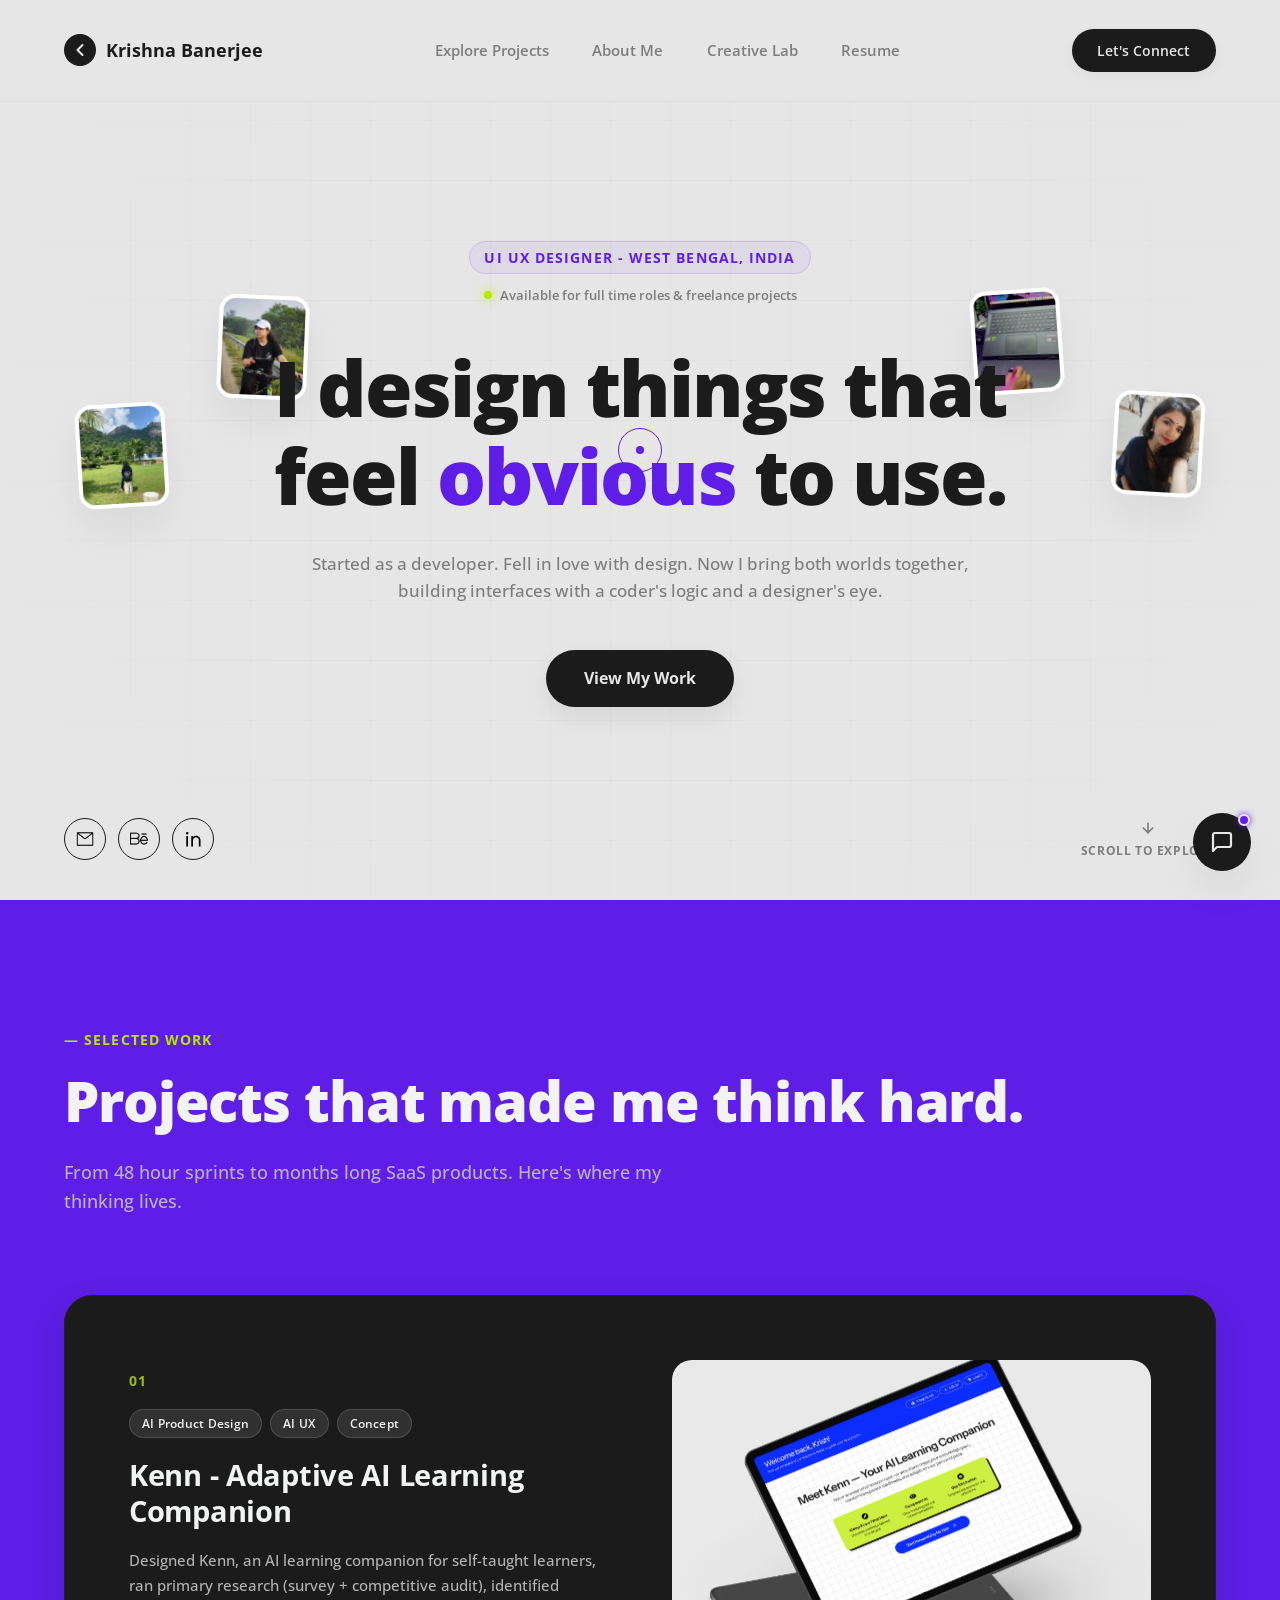
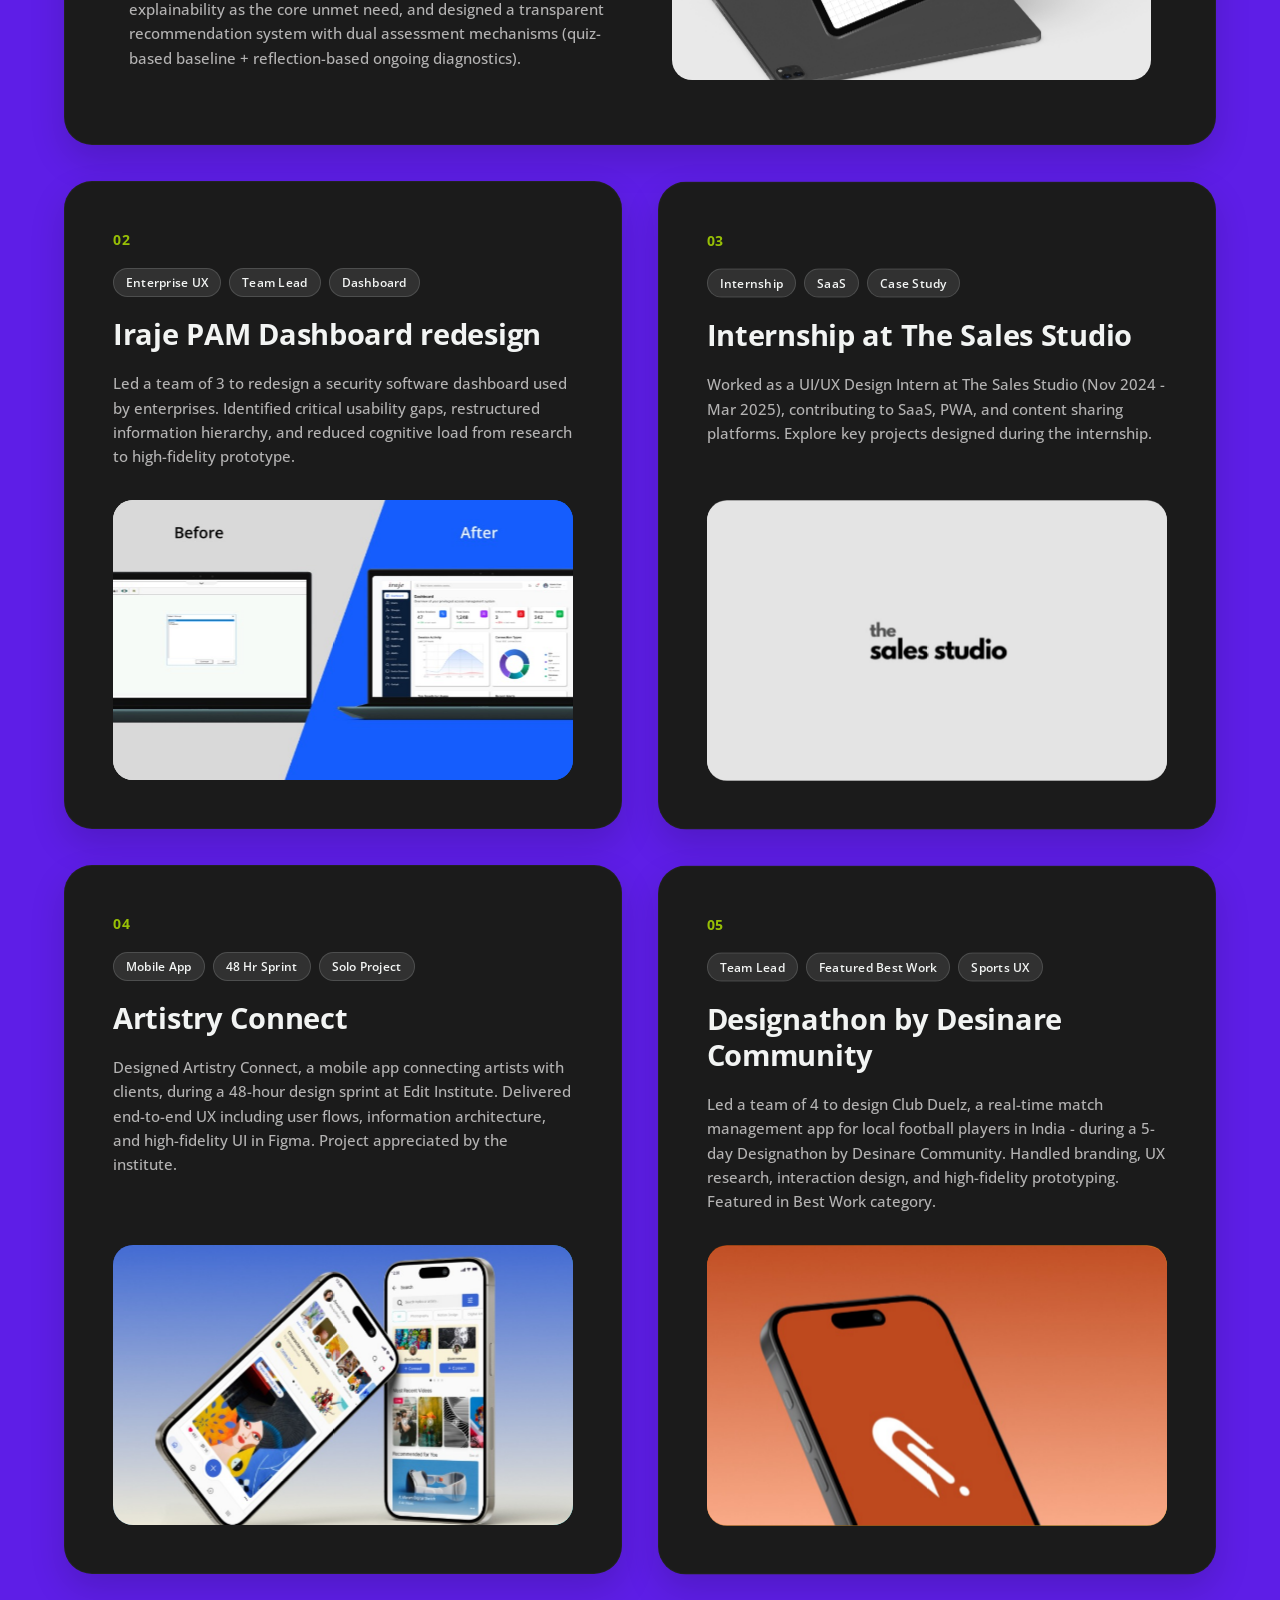
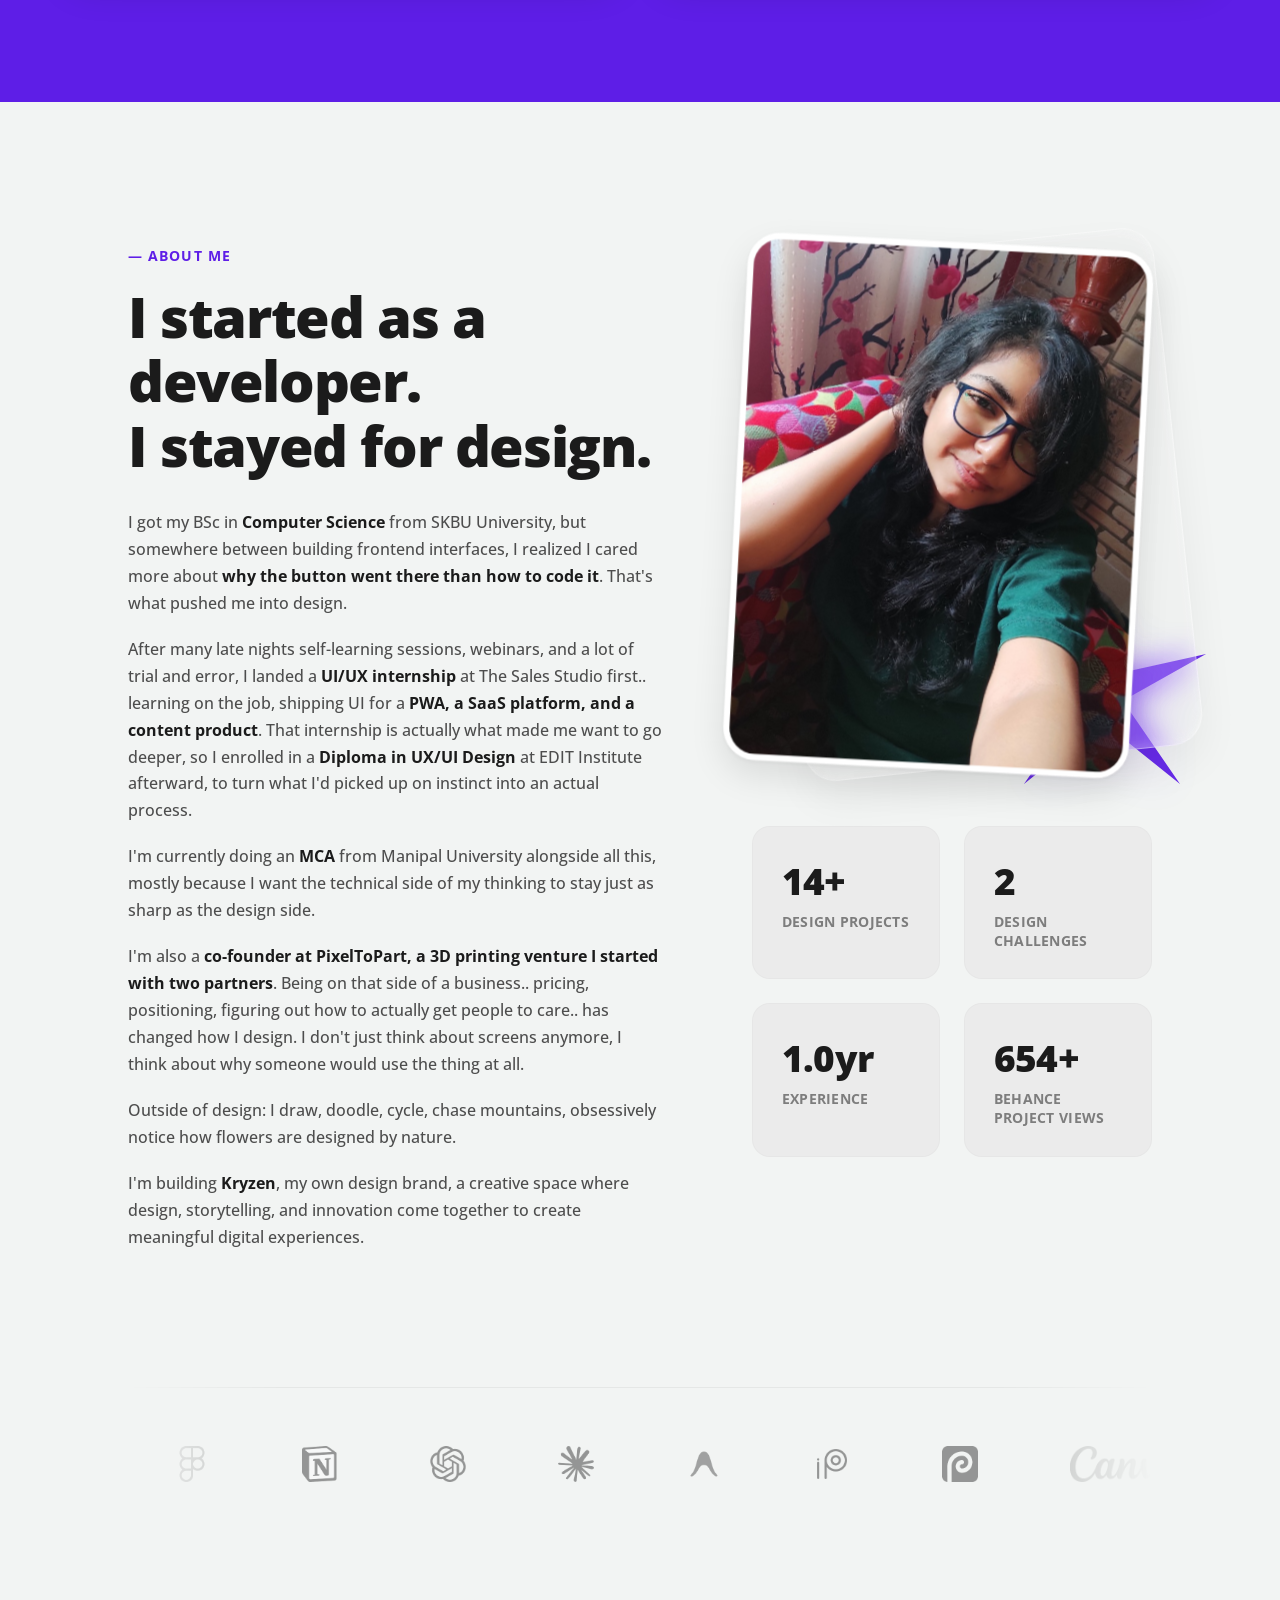
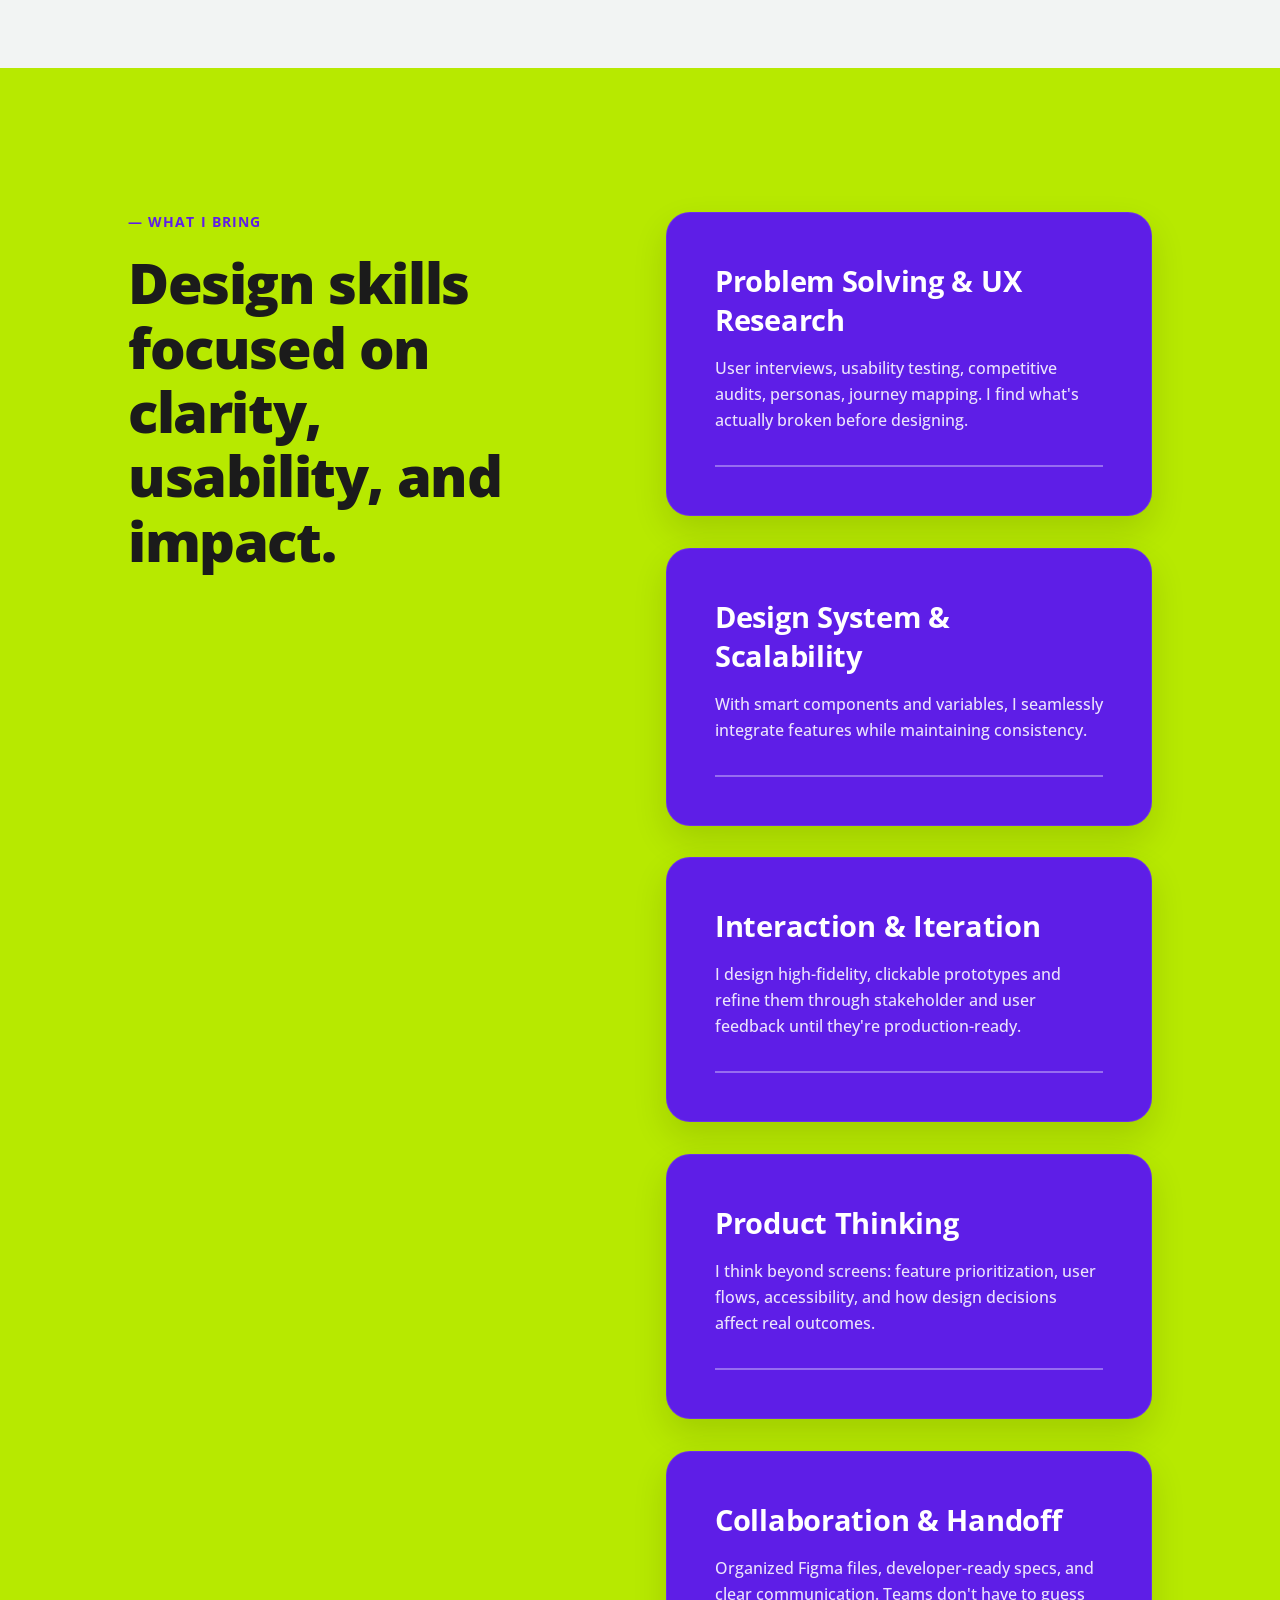
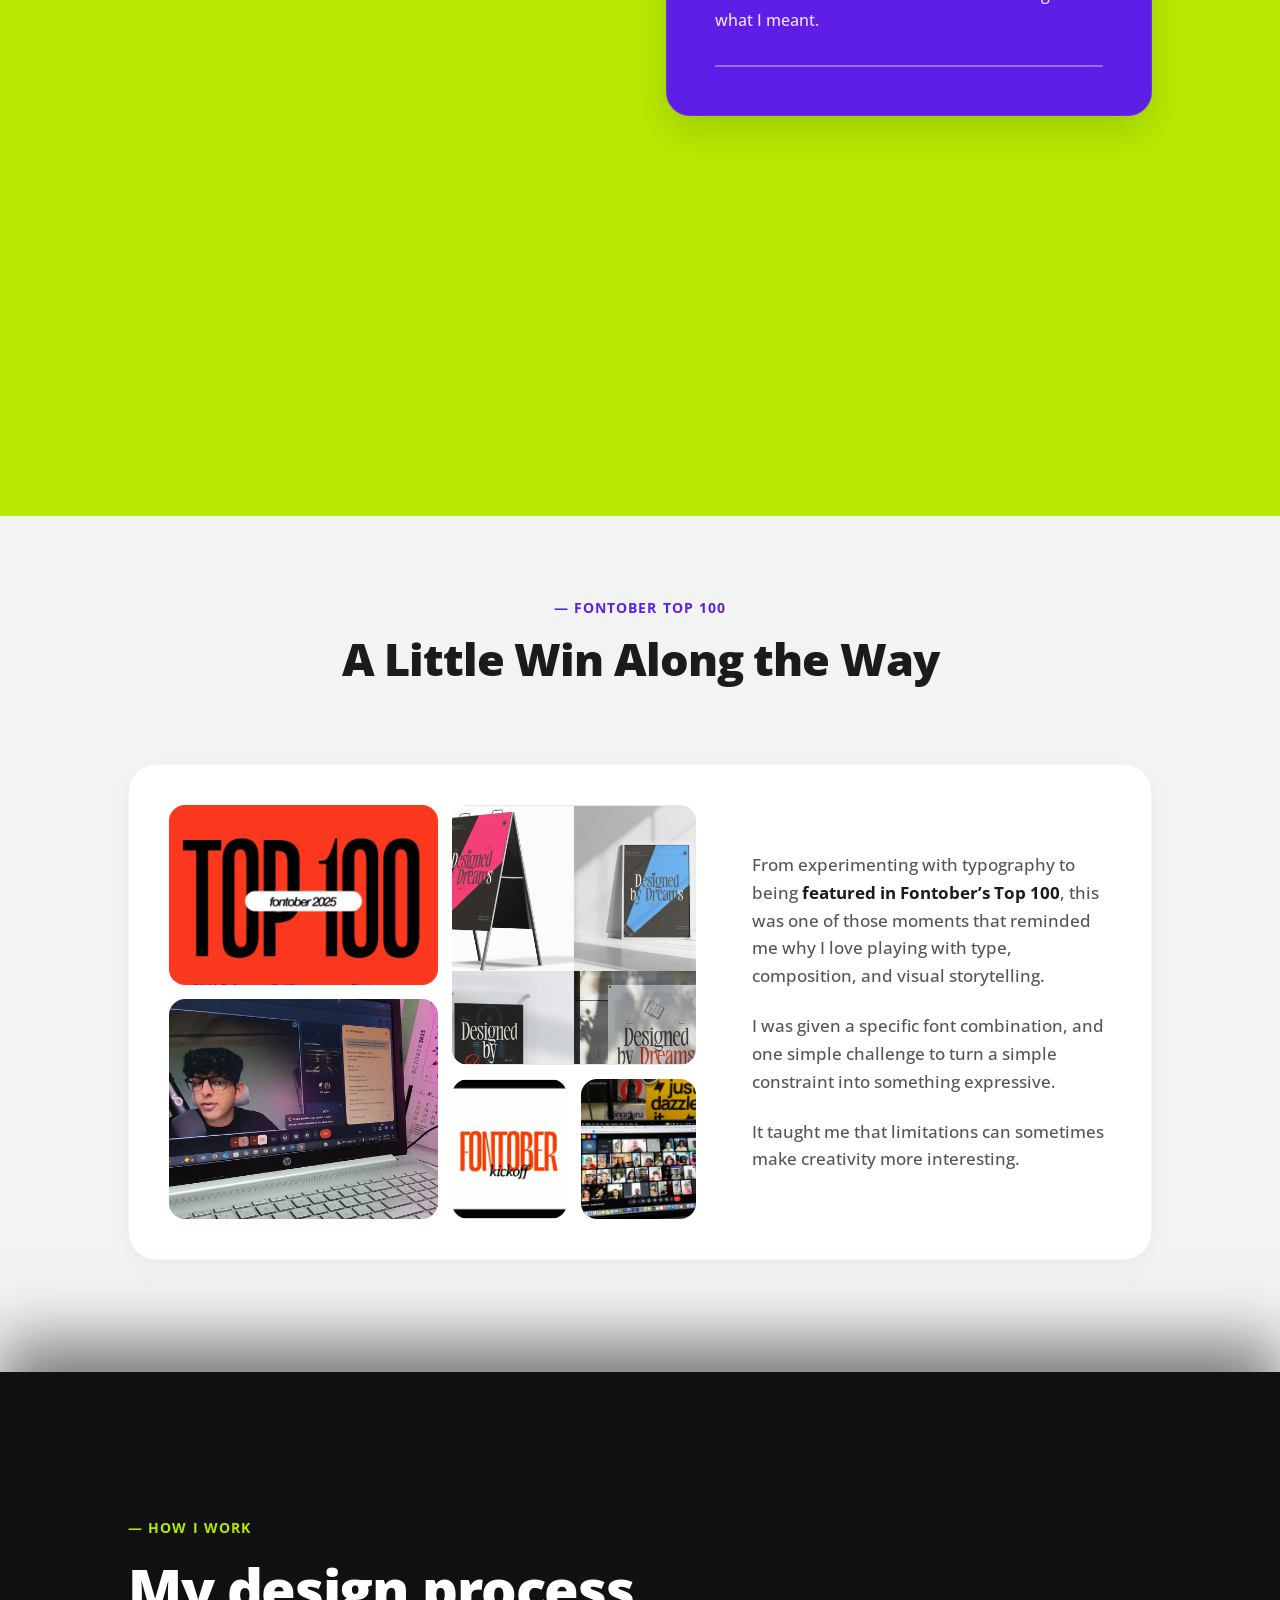
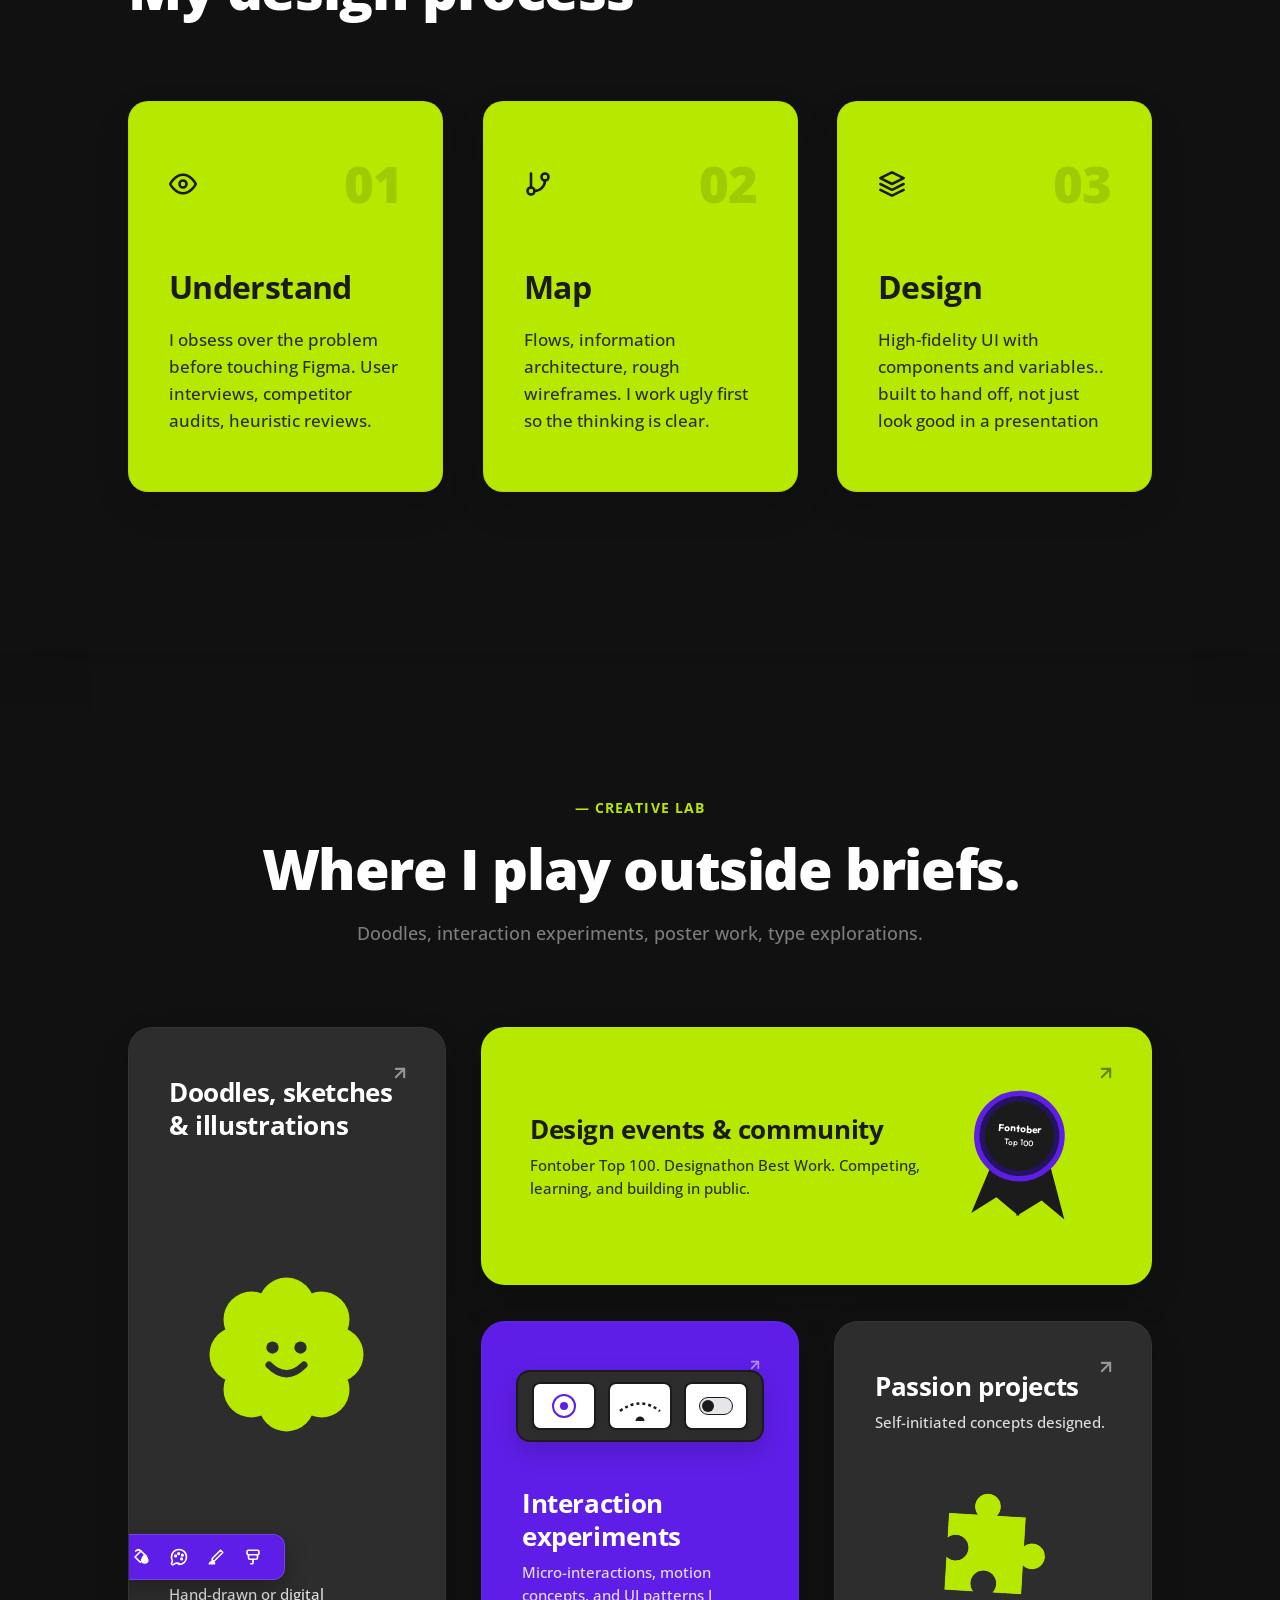
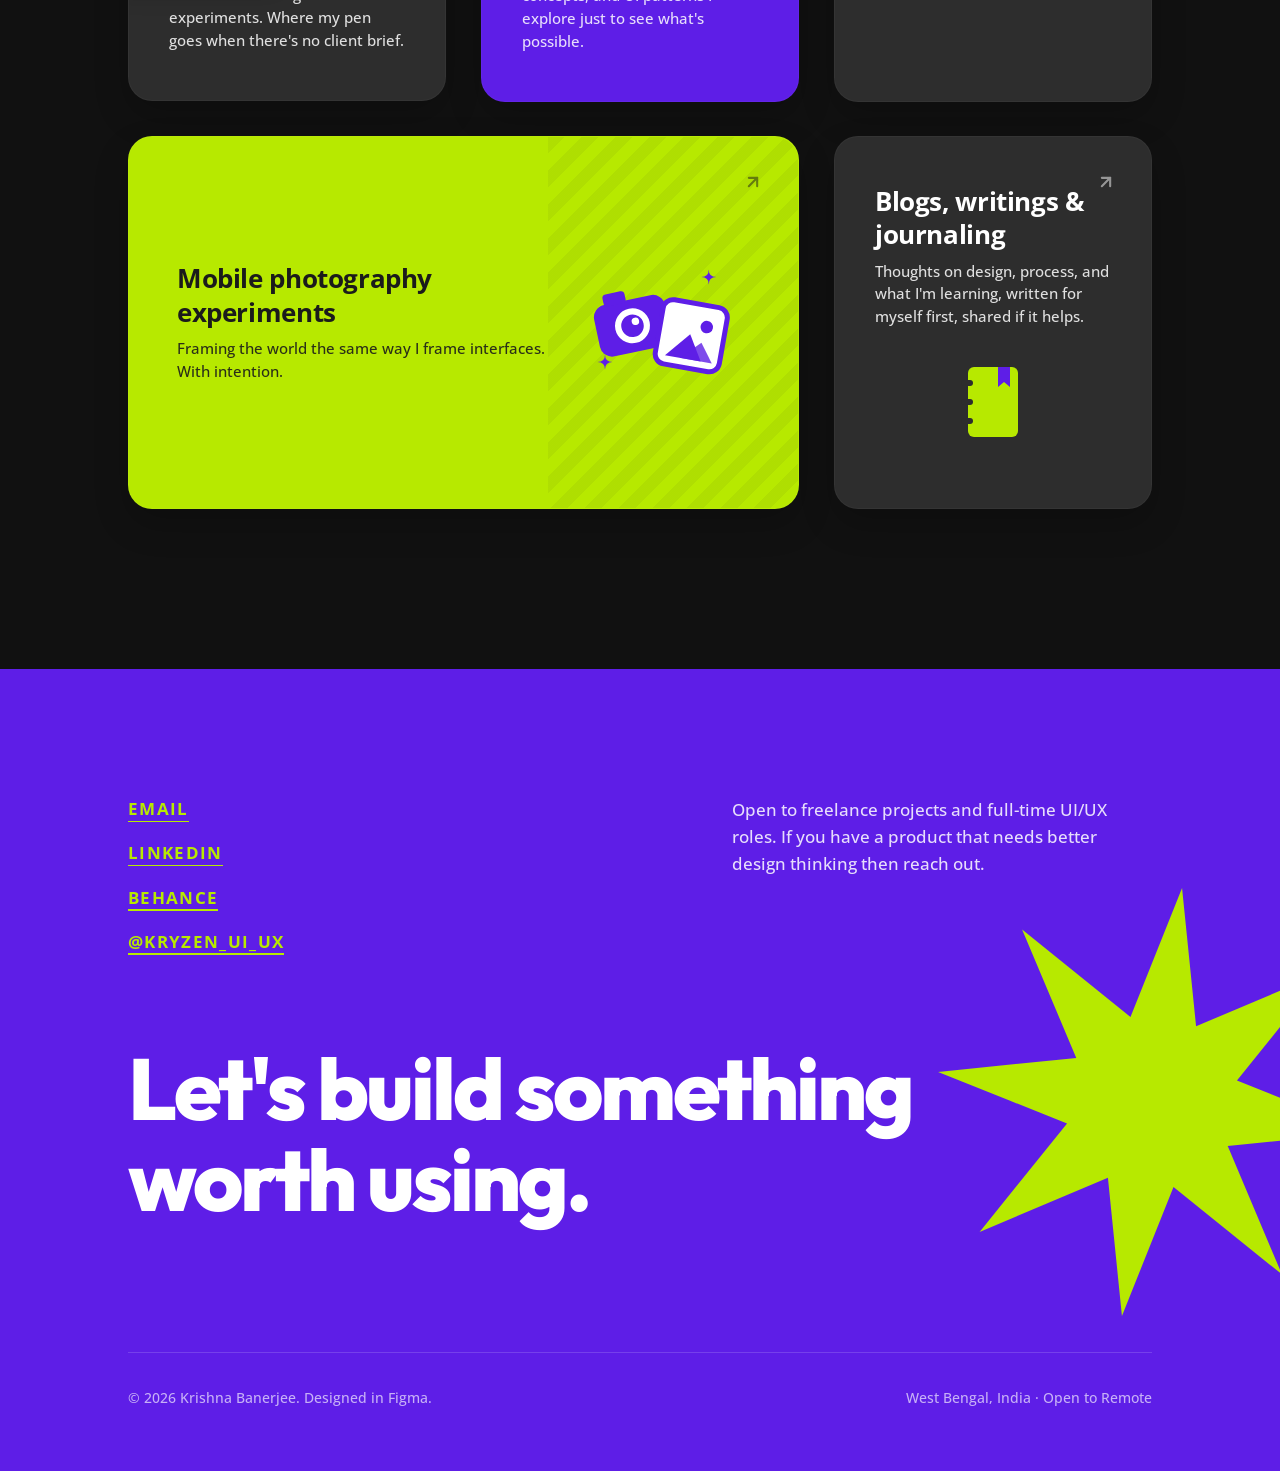
==== commit 335dc8df: "git" ====
--- a/index.html
+++ b/index.html
@@ -616,25 +616,25 @@
               <!-- Left Column: Red Banner & Laptop Desk Photo -->
               <div class="fontober-col fontober-col-left">
                 <div class="fontober-img-frame frame-red-banner">
-                  <img src="assets/fontober/1.png" alt="Fontober Top 100 2025 Red Banner">
+                  <img src="assets/Fontober/1.png" alt="Fontober Top 100 2025 Red Banner">
                 </div>
                 <div class="fontober-img-frame frame-laptop-desk">
-                  <img src="assets/fontober/3.png" alt="Fontober Certificate & Meeting Laptop Setup">
+                  <img src="assets/Fontober/3.png" alt="Fontober Certificate & Meeting Laptop Setup">
                 </div>
               </div>
 
               <!-- Right Column: 2x2 Posters & Kickoff / Meetup Logos -->
               <div class="fontober-col fontober-col-right">
                 <div class="fontober-img-frame frame-posters">
-                  <img src="assets/fontober/2.png" alt="Designed by Dreams Fontober Typography Posters">
+                  <img src="assets/Fontober/2.png" alt="Designed by Dreams Fontober Typography Posters">
                 </div>
 
                 <div class="fontober-subrow">
                   <div class="fontober-img-frame frame-kickoff-logo">
-                    <img src="assets/fontober/4.png" alt="Fontober Kickoff Logo">
+                    <img src="assets/Fontober/4.png" alt="Fontober Kickoff Logo">
                   </div>
                   <div class="fontober-img-frame frame-meet-grid">
-                    <img src="assets/fontober/5.png" alt="Fontober Community Virtual Meetup Grid">
+                    <img src="assets/Fontober/5.png" alt="Fontober Community Virtual Meetup Grid">
                   </div>
                 </div>
               </div>
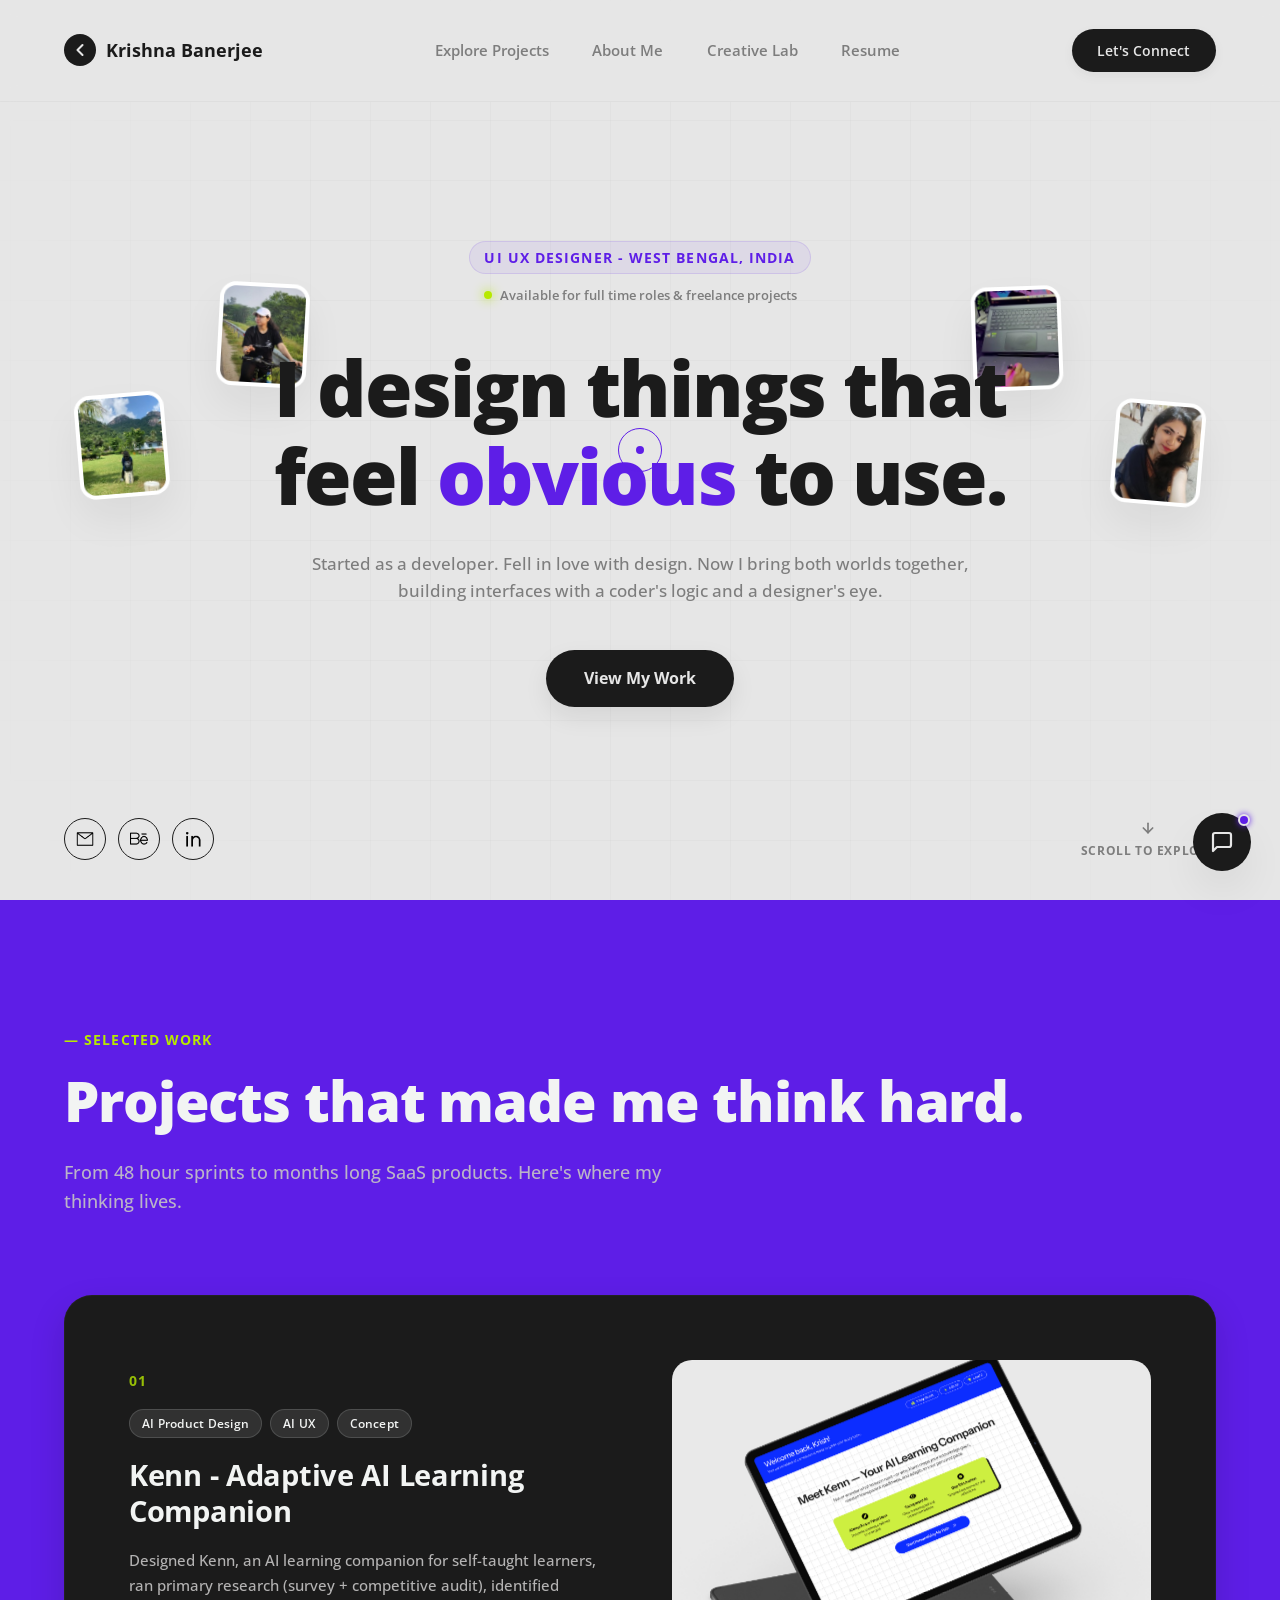
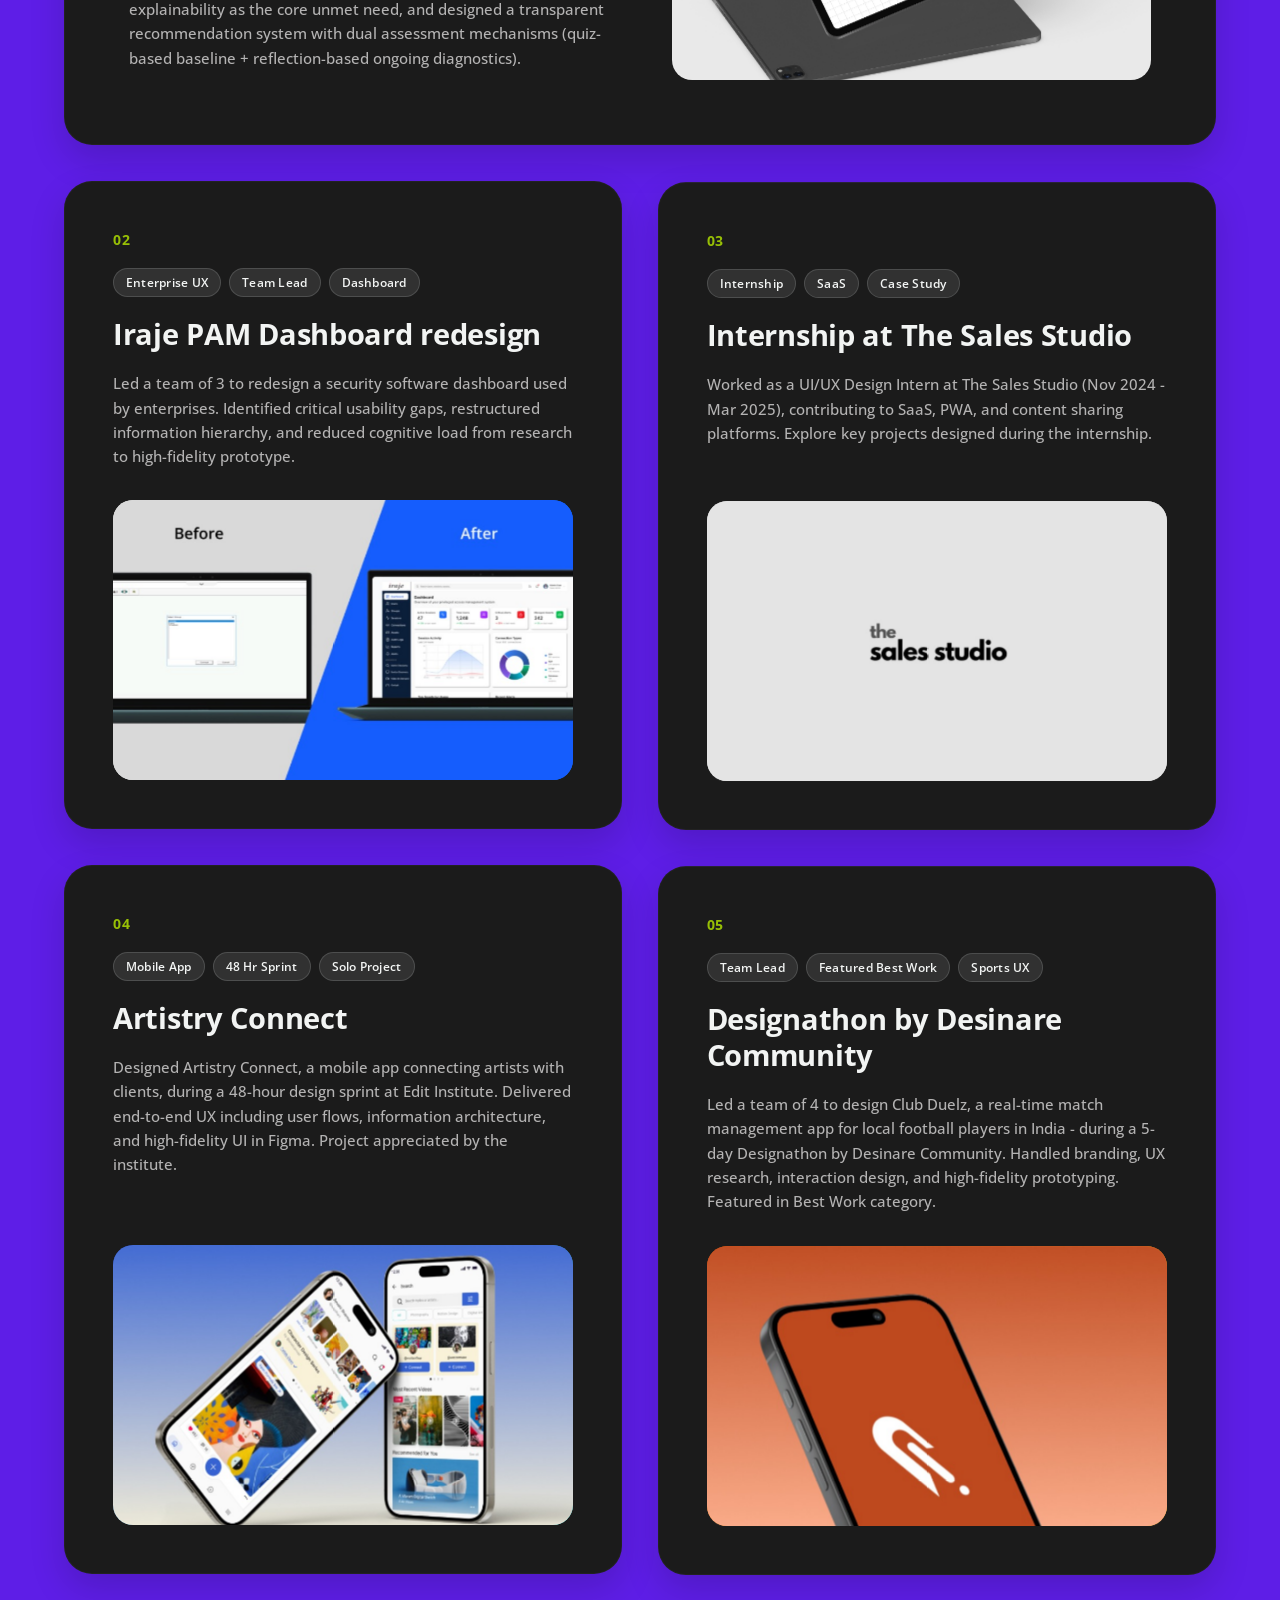
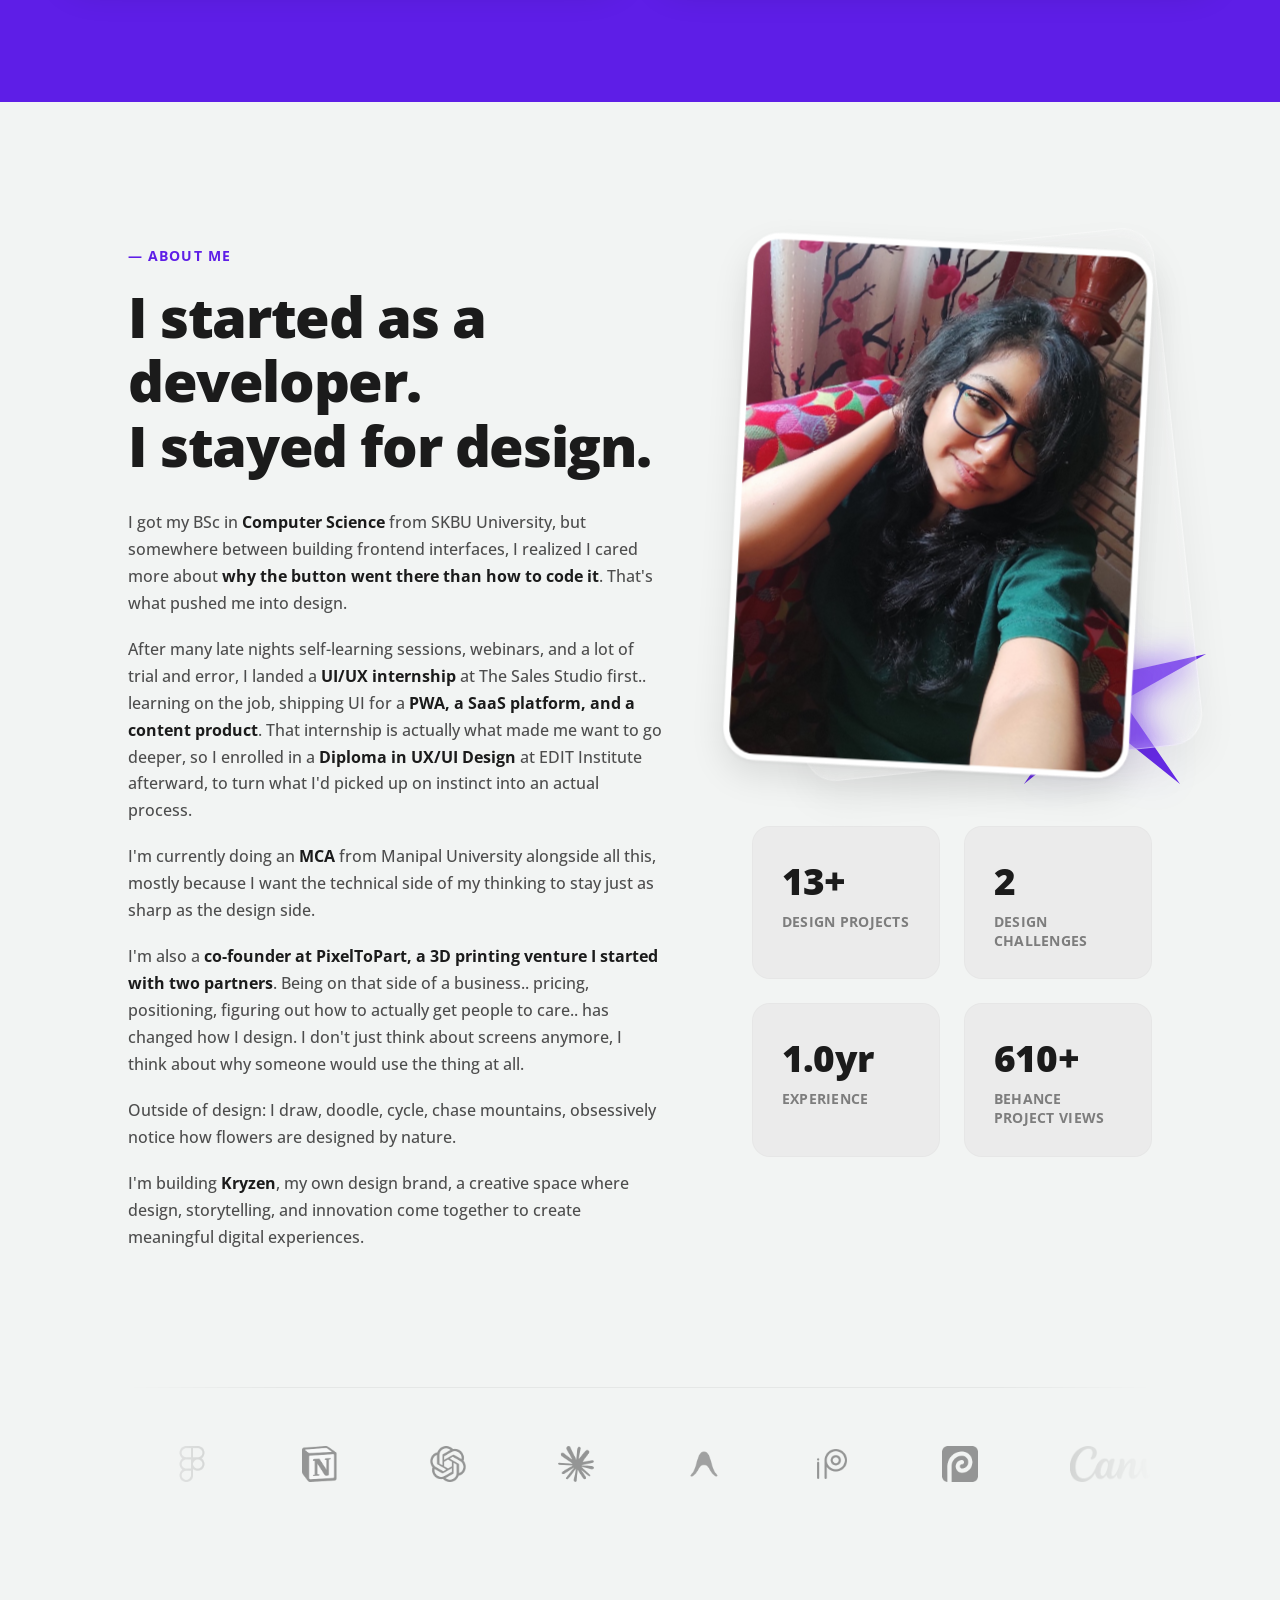
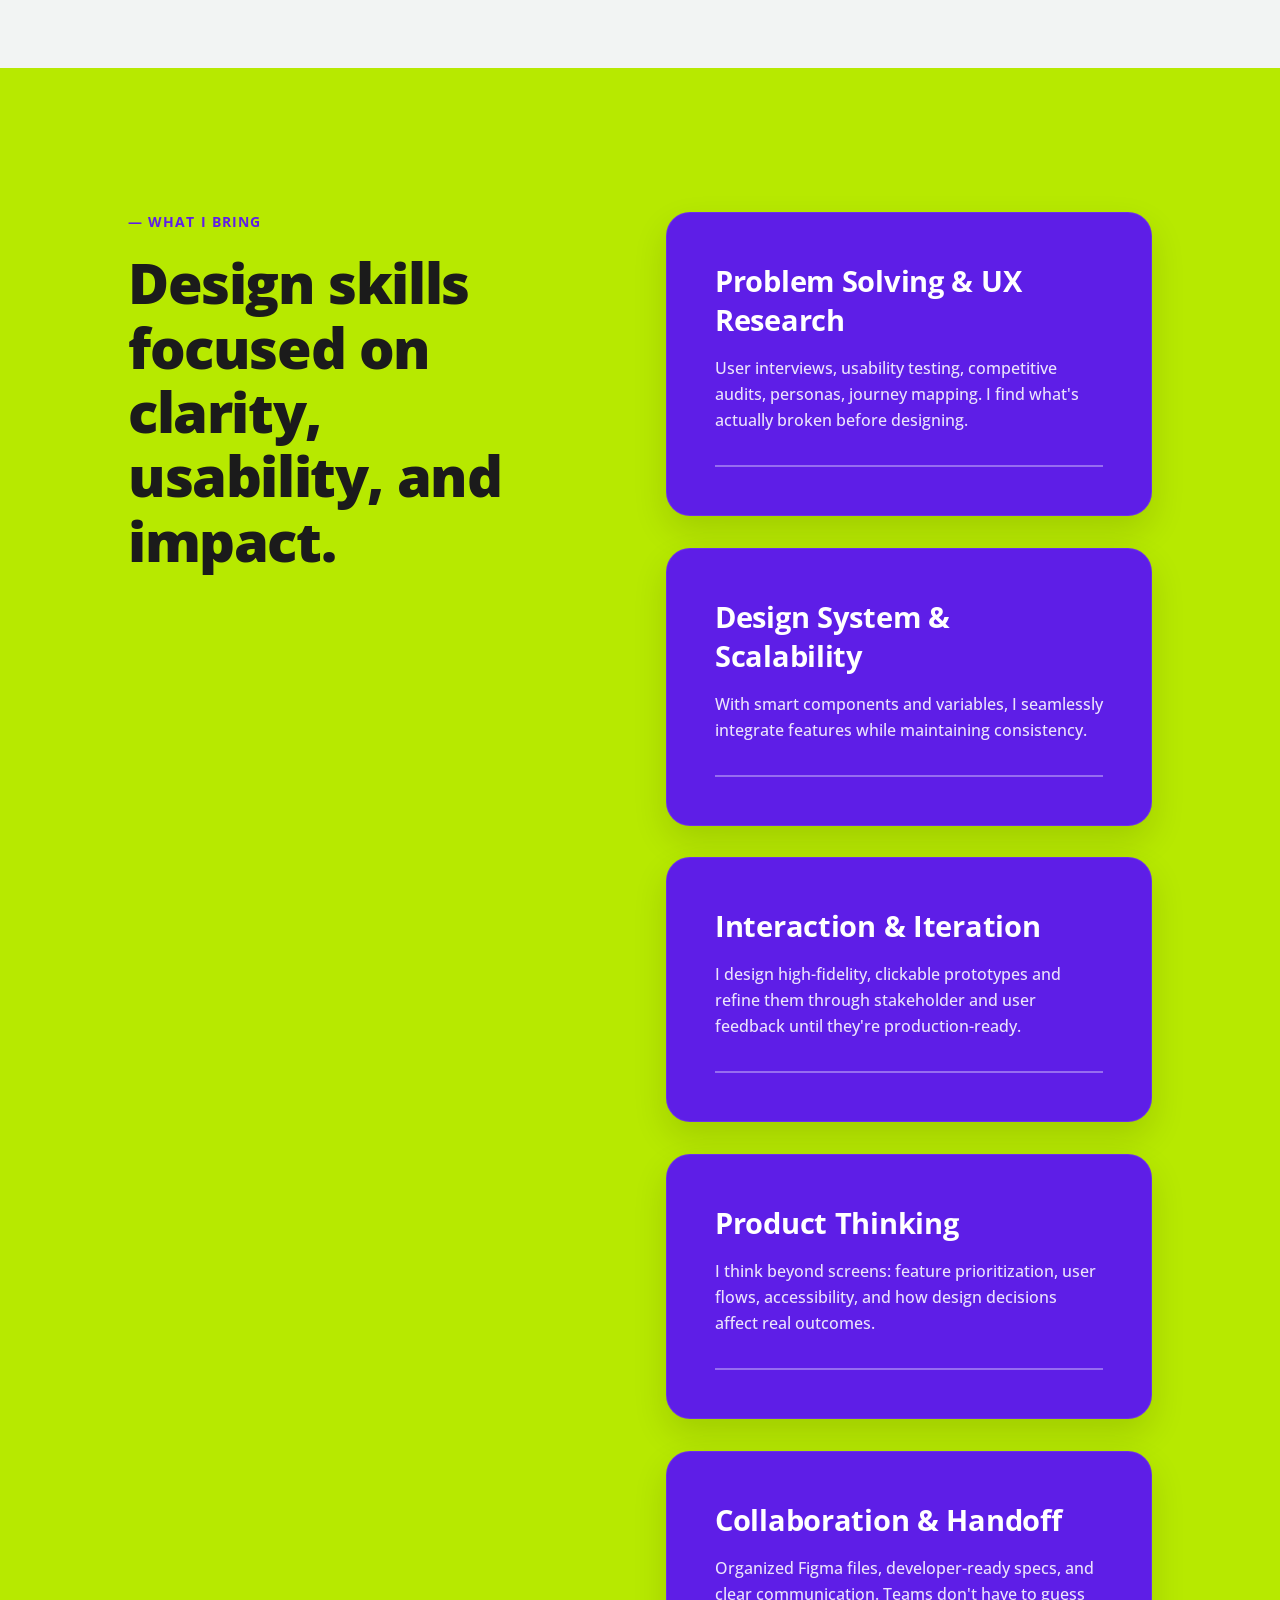
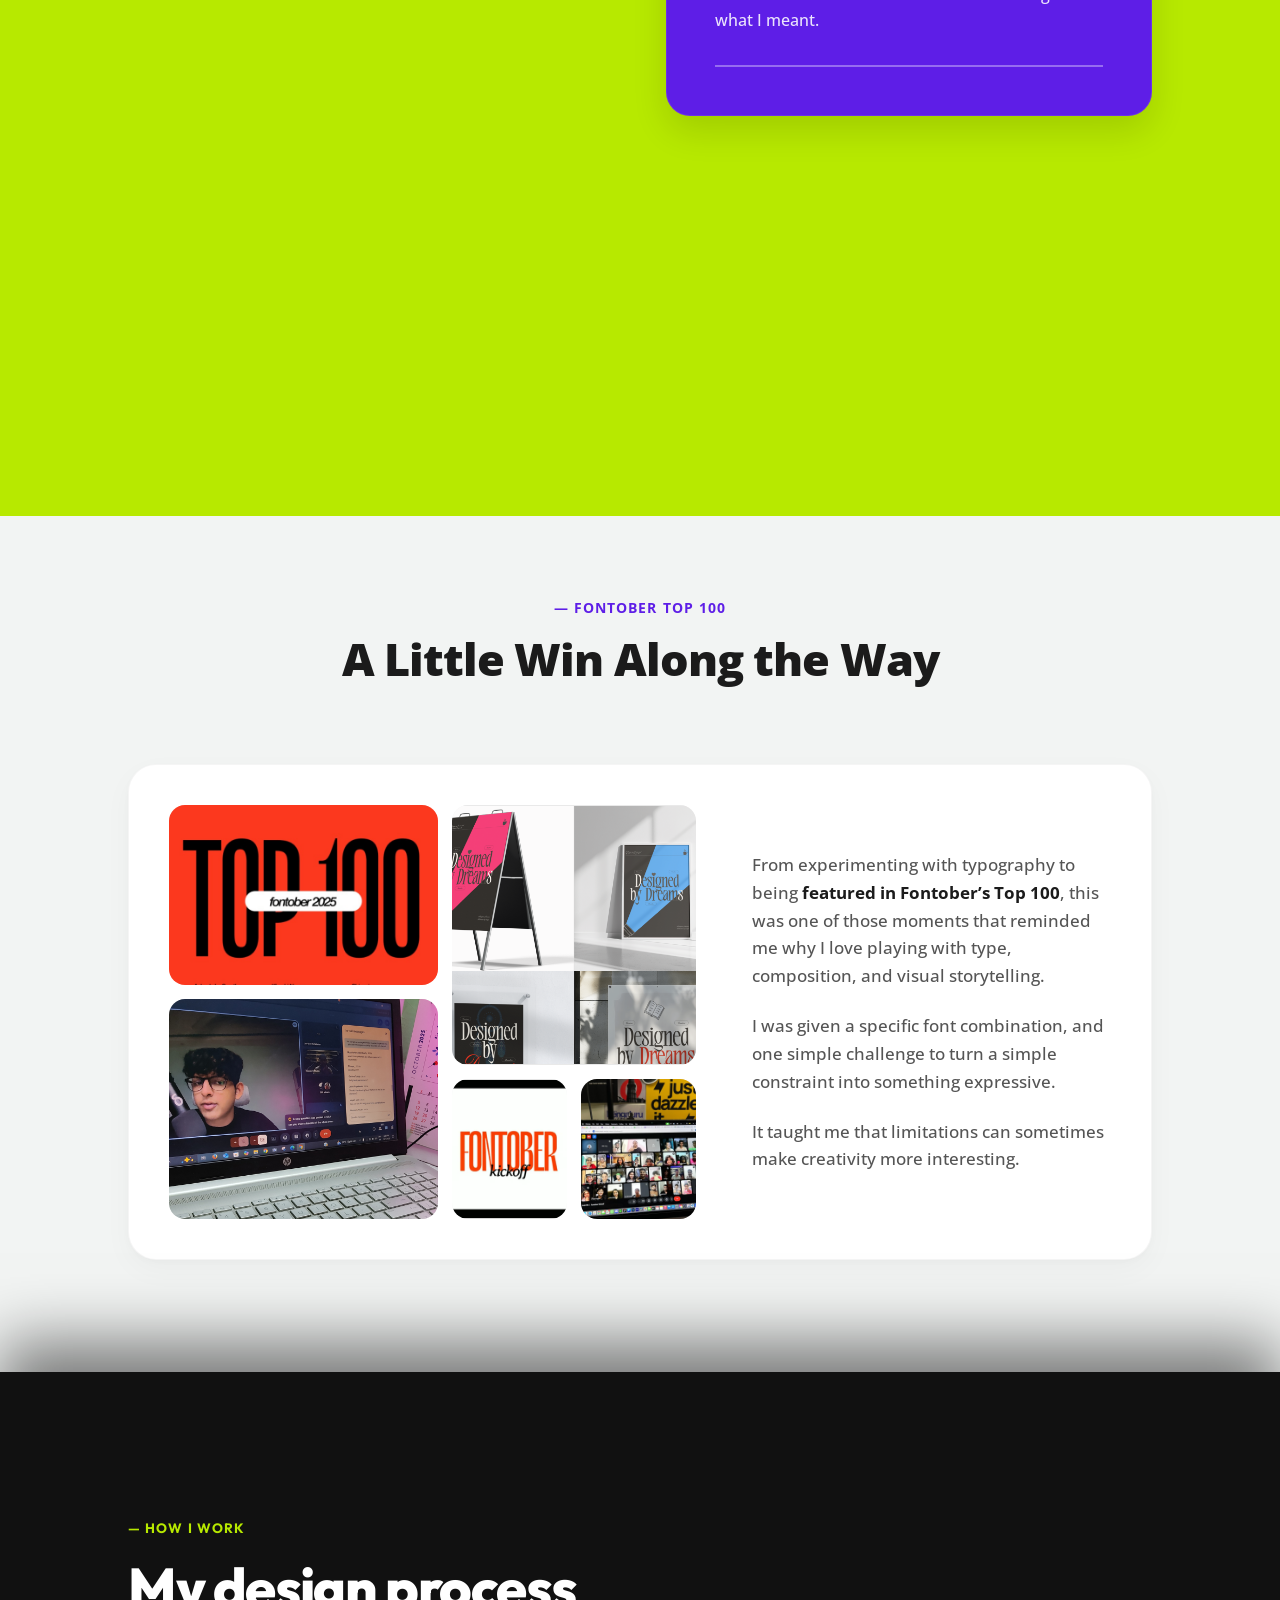
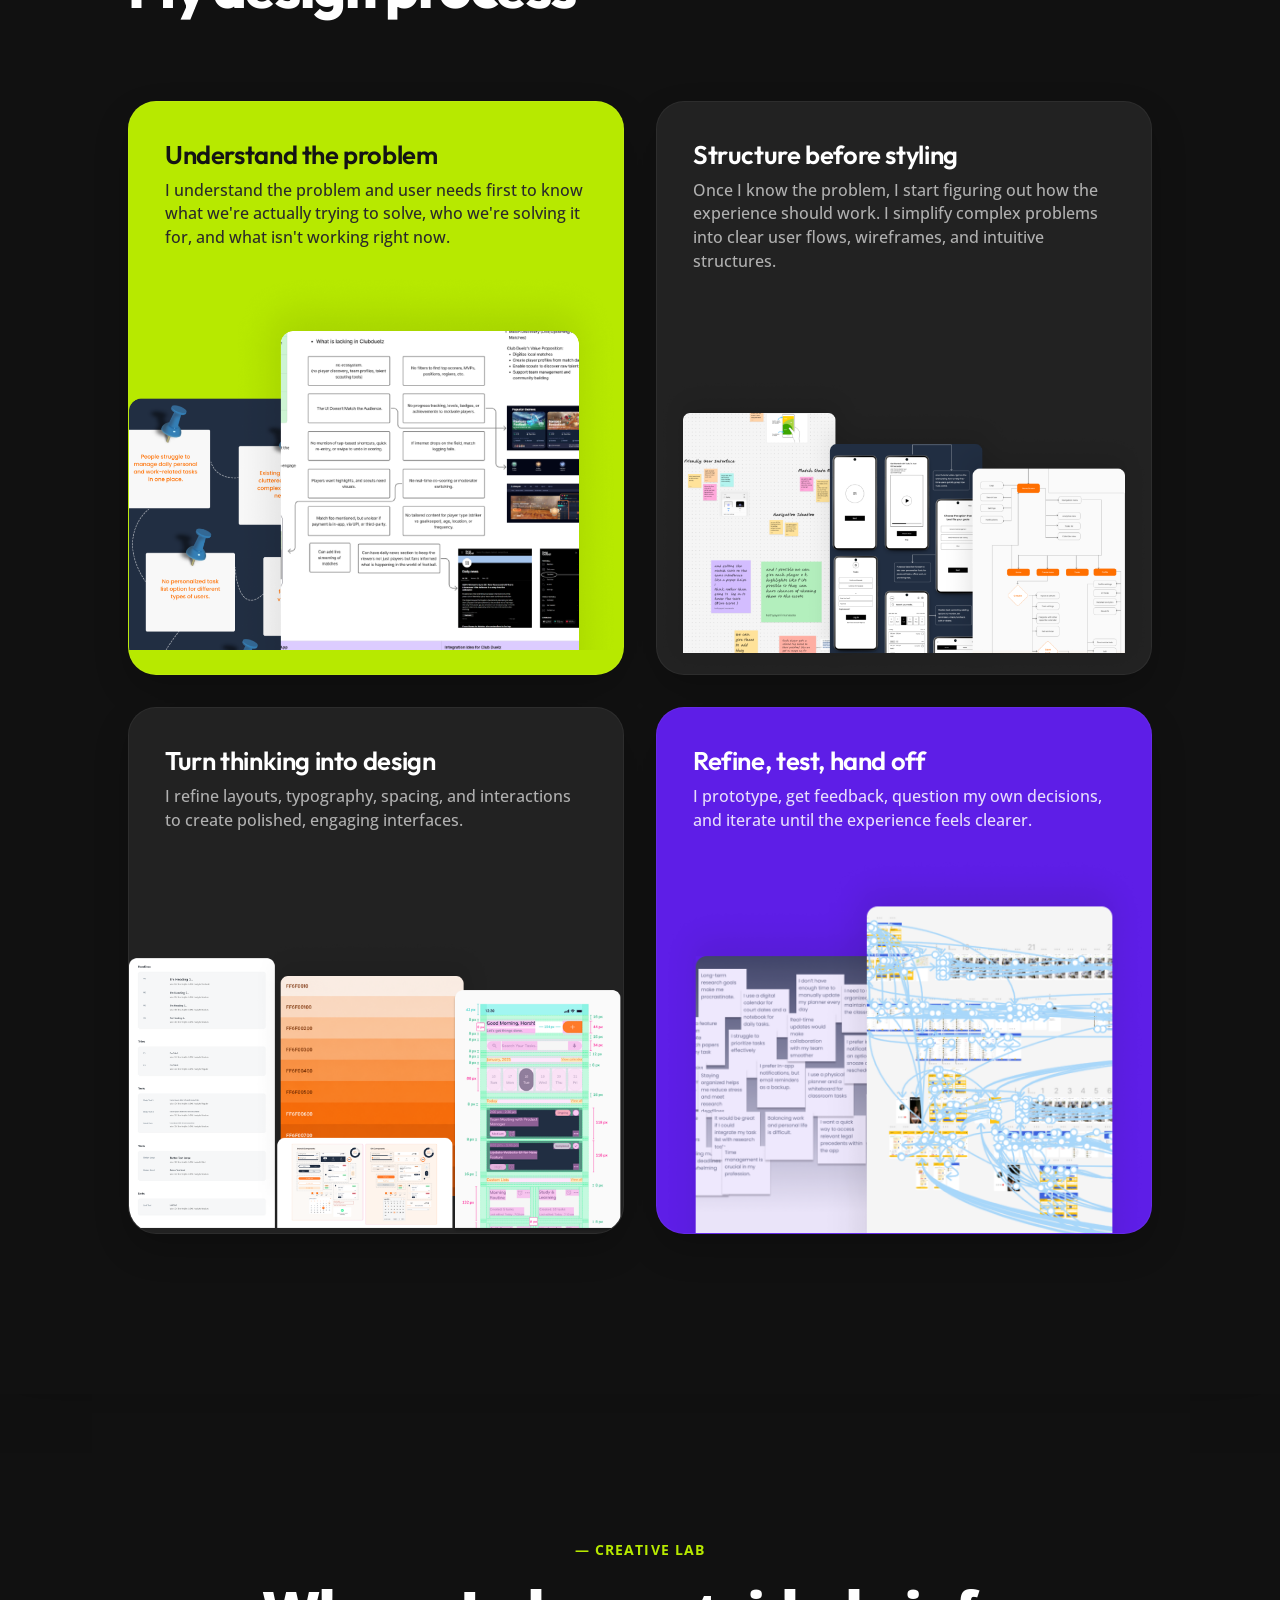
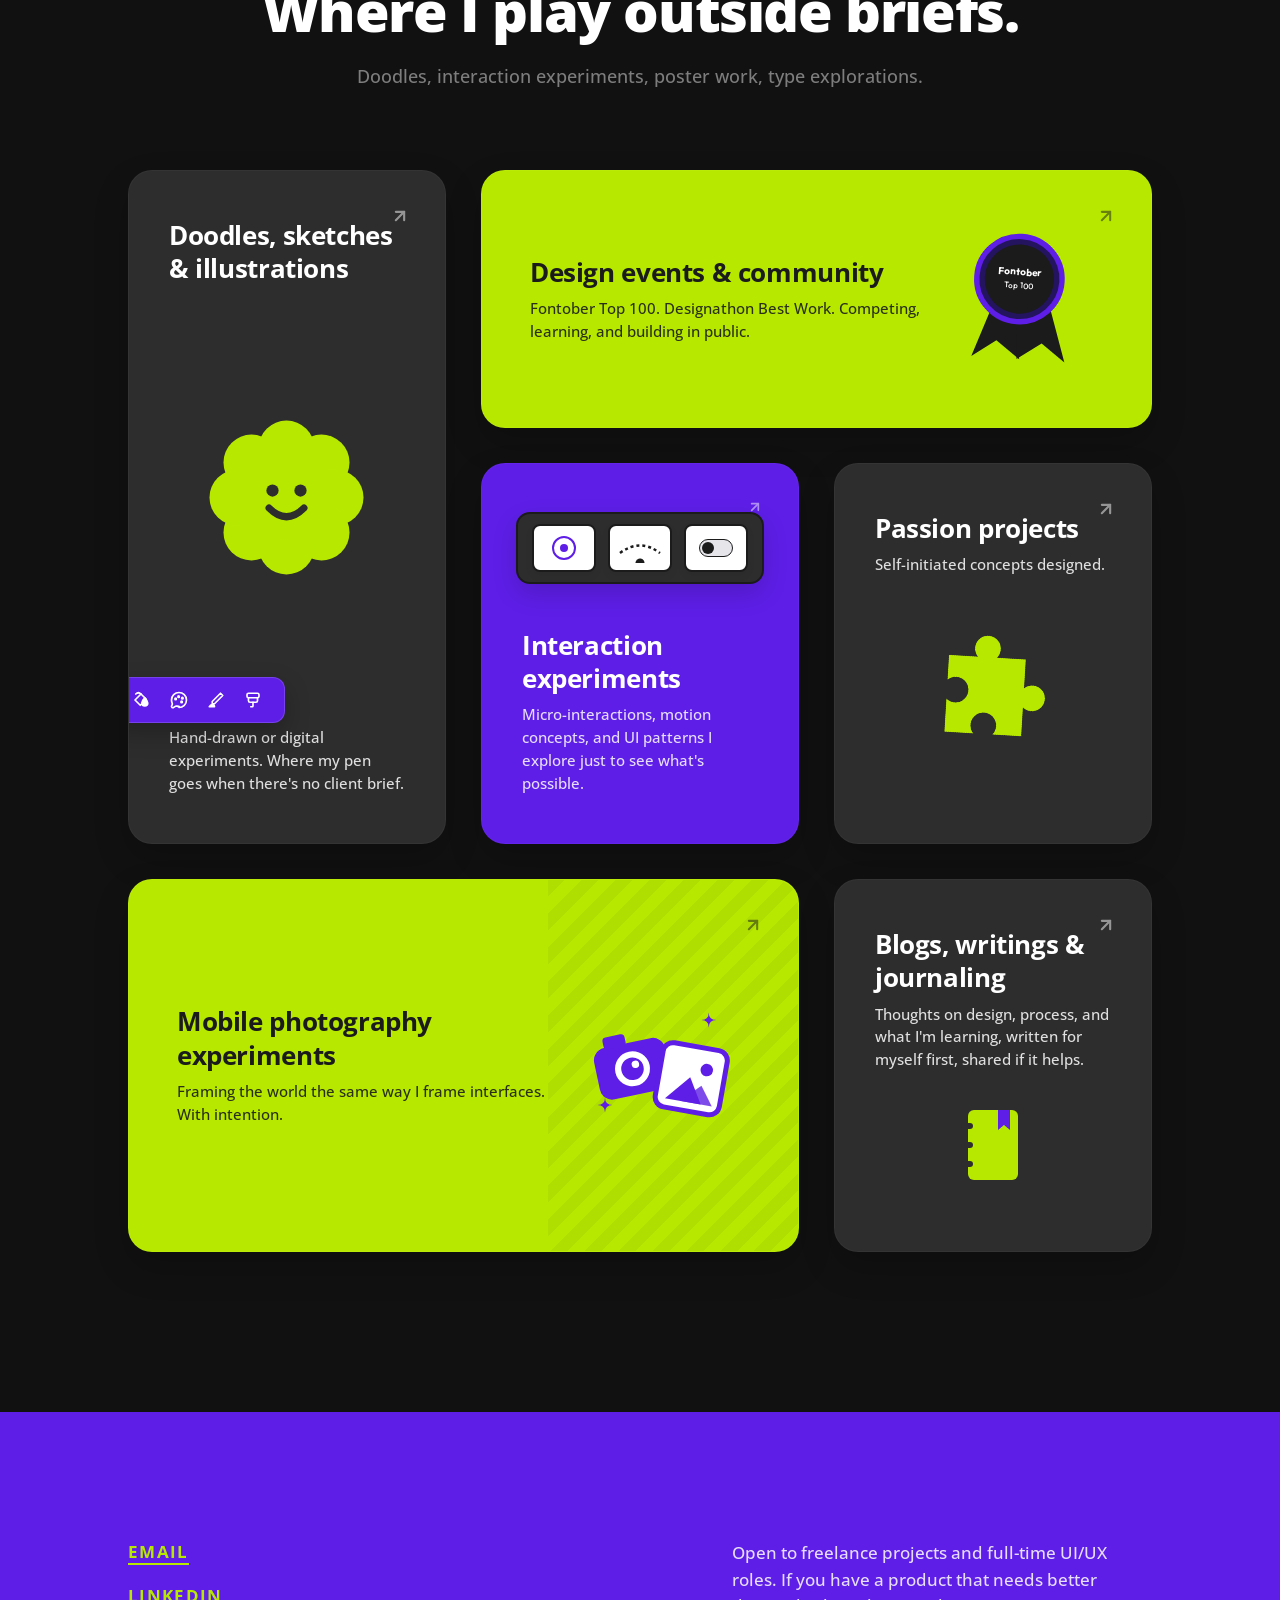
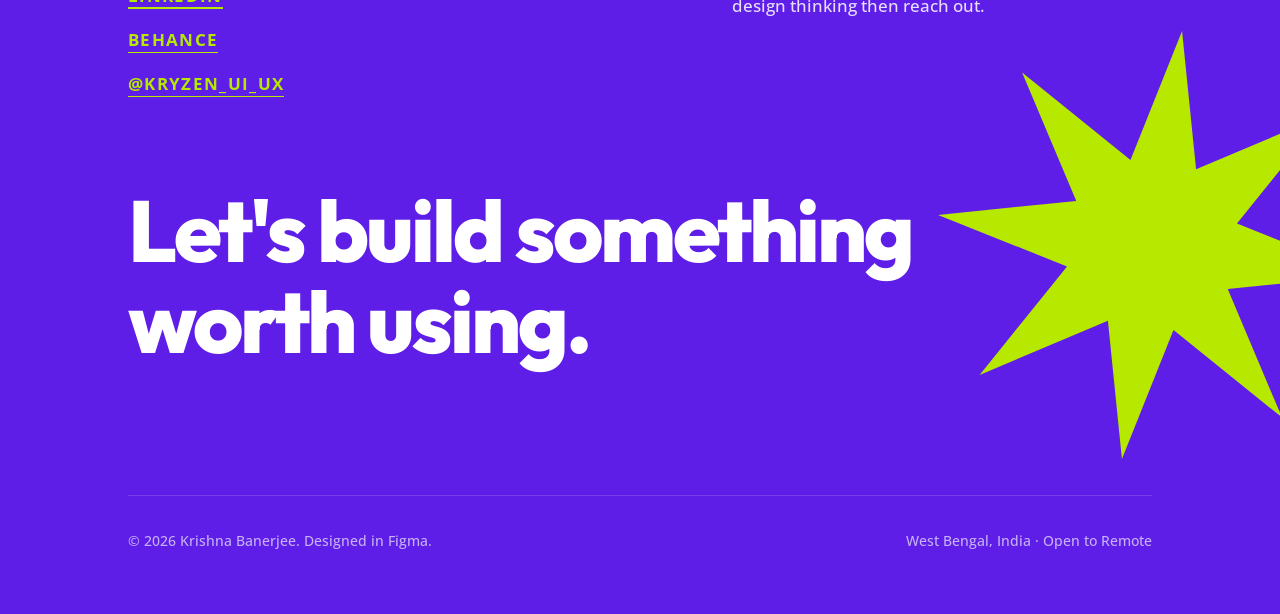
==== commit a04a233f: "Explaination of How I work" ====
--- a/index.html
+++ b/index.html
@@ -665,60 +665,54 @@
             <h2 class="process-title">My design process</h2>
           </div>
 
-          <div class="process-grid">
-
-            <!-- Card 01: Understand -->
-            <div class="process-card">
-              <div class="process-card-header">
-                <div class="process-icon-wrap">
-                  <svg viewBox="0 0 24 24" width="22" height="22" stroke="currentColor" stroke-width="2.5" fill="none"
-                    stroke-linecap="round" stroke-linejoin="round" class="process-card-icon">
-                    <path d="M1 12s4-8 11-8 11 8 11 8-4 8-11 8-11-8-11-8z"></path>
-                    <circle cx="12" cy="12" r="3"></circle>
-                  </svg>
-                </div>
-                <span class="process-number">01</span>
-              </div>
-              <h3 class="process-card-title">Understand</h3>
-              <p class="process-card-text">I obsess over the problem before touching Figma. User interviews, competitor
-                audits, heuristic reviews.</p>
-            </div>
-
-            <!-- Card 02: Map -->
-            <div class="process-card">
-              <div class="process-card-header">
-                <div class="process-icon-wrap">
-                  <svg viewBox="0 0 24 24" width="22" height="22" stroke="currentColor" stroke-width="2.5" fill="none"
-                    stroke-linecap="round" stroke-linejoin="round" class="process-card-icon">
-                    <line x1="6" y1="3" x2="6" y2="15"></line>
-                    <circle cx="18" cy="6" r="3"></circle>
-                    <circle cx="6" cy="18" r="3"></circle>
-                    <path d="M18 9a9 9 0 0 1-9 9"></path>
-                  </svg>
-                </div>
-                <span class="process-number">02</span>
-              </div>
-              <h3 class="process-card-title">Map</h3>
-              <p class="process-card-text">Flows, information architecture, rough wireframes. I work ugly first so the
-                thinking is clear.</p>
-            </div>
-
-            <!-- Card 03: Design -->
-            <div class="process-card">
-              <div class="process-card-header">
-                <div class="process-icon-wrap">
-                  <svg viewBox="0 0 24 24" width="22" height="22" stroke="currentColor" stroke-width="2.5" fill="none"
-                    stroke-linecap="round" stroke-linejoin="round" class="process-card-icon">
-                    <polygon points="12 2 2 7 12 12 22 7 12 2"></polygon>
-                    <polyline points="2 17 12 22 22 17"></polyline>
-                    <polyline points="2 12 12 17 22 12"></polyline>
-                  </svg>
-                </div>
-                <span class="process-number">03</span>
-              </div>
-              <h3 class="process-card-title">Design</h3>
-              <p class="process-card-text">High-fidelity UI with components and variables.. built to hand off, not just
-                look good in a presentation</p>
+          <div class="process-bento-grid">
+
+            <!-- Card 1: Understand the problem -->
+            <div class="process-bento-card card-understand">
+              <div class="process-bento-text">
+                <h3 class="process-bento-title">Understand the problem</h3>
+                <p class="process-bento-desc">I understand the problem and user needs first to know what we're actually
+                  trying to solve, who we're solving it for, and what isn't working right now.</p>
+              </div>
+              <div class="process-bento-stage">
+                <img src="assets/spacings/1.png" alt="Understand the problem research collage" class="process-bento-img">
+              </div>
+            </div>
+
+            <!-- Card 2: Structure before styling -->
+            <div class="process-bento-card card-structure">
+              <div class="process-bento-text">
+                <h3 class="process-bento-title">Structure before styling</h3>
+                <p class="process-bento-desc">Once I know the problem, I start figuring out how the experience should work.
+                  I simplify complex problems into clear user flows, wireframes, and intuitive structures.</p>
+              </div>
+              <div class="process-bento-stage">
+                <img src="assets/spacings/2.png" alt="Structure before styling wireframes and user flow collage" class="process-bento-img">
+              </div>
+            </div>
+
+            <!-- Card 3: Turn thinking into design -->
+            <div class="process-bento-card card-thinking">
+              <div class="process-bento-text">
+                <h3 class="process-bento-title">Turn thinking into design</h3>
+                <p class="process-bento-desc">I refine layouts, typography, spacing, and interactions to create polished,
+                  engaging interfaces.</p>
+              </div>
+              <div class="process-bento-stage">
+                <img src="assets/spacings/3.png" alt="Turn thinking into design design system collage" class="process-bento-img">
+              </div>
+            </div>
+
+            <!-- Card 4: Refine, test, hand off -->
+            <div class="process-bento-card card-refine">
+              <div class="process-bento-text">
+                <h3 class="process-bento-title">Refine, test, hand off</h3>
+                <p class="process-bento-desc">I prototype, get feedback, question my own decisions, and iterate until the
+                  experience feels clearer.</p>
+              </div>
+              <div class="process-bento-stage">
+                <img src="assets/spacings/4.png" alt="Refine test hand off prototyping collage" class="process-bento-img">
+              </div>
             </div>
 
           </div>
--- a/src/style.css
+++ b/src/style.css
@@ -2291,6 +2291,7 @@
 .process-tag {
   display: inline-block;
   color: var(--accent-green); /* Acid Lime */
+  font-family: 'Outfit', sans-serif;
   font-weight: 700;
   font-size: 0.85rem;
   letter-spacing: 0.08em;
@@ -2299,6 +2300,7 @@
 }
 
 .process-title {
+  font-family: 'Outfit', sans-serif;
   font-size: 3.5rem;
   font-weight: 800;
   line-height: 1.15;
@@ -2306,111 +2308,131 @@
   color: #FFFFFF; /* Crisp White */
 }
 
-/* 3-Column Grid */
-.process-grid {
+/* 2x2 Bento Process Grid */
+.process-bento-grid {
   display: grid;
-  grid-template-columns: repeat(3, 1fr);
-  gap: 2.5rem;
+  grid-template-columns: repeat(2, 1fr);
+  gap: 2rem;
   align-items: stretch;
 }
 
-/* Process Card */
-.process-card {
-  background-color: var(--accent-green); /* Solid Acid Lime */
-  color: var(--text-primary); /* Obsidian dark text */
-  border-radius: 20px;
-  padding: 3.5rem 2.5rem;
+.process-bento-card {
+  border-radius: 28px;
+  padding: 2.25rem 2.25rem 0 2.25rem;
   display: flex;
   flex-direction: column;
   justify-content: flex-start;
-  box-shadow: 0 15px 35px rgba(0, 0, 0, 0.15);
-  border: 1px solid rgba(27, 27, 27, 0.05);
   position: relative;
-  
-  /* Initial state for Framer-style elastic slide-up, scale, and rotate reveal */
-  opacity: 0;
-  will-change: transform, opacity;
-}
-
-/* Staggered delay and distinct rotational entry curves for each card */
-.process-card:nth-child(1) {
-  transform: translateY(80px) scale(0.92) rotate(-2.5deg);
-  transition: transform 0.9s cubic-bezier(0.34, 1.3, 0.64, 1), opacity 0.9s cubic-bezier(0.25, 1, 0.5, 1), box-shadow 0.4s ease;
-  transition-delay: 0s;
-}
-
-.process-card:nth-child(2) {
-  transform: translateY(80px) scale(0.92) rotate(2.5deg);
-  transition: transform 0.9s cubic-bezier(0.34, 1.3, 0.64, 1), opacity 0.9s cubic-bezier(0.25, 1, 0.5, 1), box-shadow 0.4s ease;
-  transition-delay: 0.15s;
-}
-
-.process-card:nth-child(3) {
-  transform: translateY(80px) scale(0.92) rotate(-2.5deg);
-  transition: transform 0.9s cubic-bezier(0.34, 1.3, 0.64, 1), opacity 0.9s cubic-bezier(0.25, 1, 0.5, 1), box-shadow 0.4s ease;
-  transition-delay: 0.3s;
-}
-
-.process-card.visible {
-  opacity: 1;
-  transform: translateY(0) scale(1) rotate(0deg);
-}
-
-.process-card:hover {
-  transition-delay: 0s !important;
+  overflow: hidden;
+  box-shadow: 0 15px 35px rgba(0, 0, 0, 0.2);
+  border: 1px solid rgba(255, 255, 255, 0.05);
+  min-height: 480px;
   transition: transform 0.4s cubic-bezier(0.25, 1, 0.5, 1), box-shadow 0.4s ease;
-  transform: translateY(-12px) scale(1.02);
-  box-shadow: 0 30px 60px rgba(183, 233, 0, 0.22), 0 15px 35px rgba(0, 0, 0, 0.2);
-  z-index: 10;
-}
-
-
-
-.process-card-header {
-  display: flex;
-  justify-content: space-between;
-  align-items: center;
-  margin-bottom: 3.5rem;
-  width: 100%;
-}
-
-.process-icon-wrap {
-  display: flex;
-  align-items: center;
+}
+
+.process-bento-card:hover {
+  transform: translateY(-6px);
+  box-shadow: 0 25px 50px rgba(0, 0, 0, 0.35);
+}
+
+/* Card Themes */
+.process-bento-card.card-understand {
+  background-color: var(--accent-green); /* Acid Lime #B7E900 */
+  color: #141414;
+}
+
+.process-bento-card.card-understand .process-bento-title {
+  color: #141414;
+}
+
+.process-bento-card.card-understand .process-bento-desc {
+  color: #2A2A2A;
+}
+
+.process-bento-card.card-structure,
+.process-bento-card.card-thinking {
+  background-color: #222222; /* Dark Charcoal */
+  color: #FFFFFF;
+}
+
+.process-bento-card.card-structure .process-bento-title,
+.process-bento-card.card-thinking .process-bento-title {
+  color: #FFFFFF;
+}
+
+.process-bento-card.card-structure .process-bento-desc,
+.process-bento-card.card-thinking .process-bento-desc {
+  color: #B0B0B0;
+}
+
+.process-bento-card.card-refine {
+  background-color: #5E1EE7; /* Electric Purple */
+  color: #FFFFFF;
+}
+
+.process-bento-card.card-refine .process-bento-title {
+  color: #FFFFFF;
+}
+
+.process-bento-card.card-refine .process-bento-desc {
+  color: rgba(255, 255, 255, 0.85);
+}
+
+/* Typography */
+.process-bento-title {
+  font-family: 'Outfit', sans-serif;
+  font-size: 1.6rem;
+  font-weight: 600;
+  line-height: 1.3;
+  margin-bottom: 0.5rem;
+  letter-spacing: -0.015em;
+}
+
+.process-bento-desc {
+  font-family: var(--font-main);
+  font-size: 0.98rem;
+  line-height: 1.5;
+  font-weight: 500;
+  margin-bottom: 0.8rem;
+}
+
+/* Bento Visual Stage */
+.process-bento-stage {
+  position: relative;
+  width: calc(100% + 4.5rem);
+  margin-left: -2.25rem;
+  margin-right: -2.25rem;
+  margin-top: 0.5rem;
+  height: 380px;
+  overflow: hidden;
+  display: flex;
+  align-items: flex-end;
   justify-content: center;
-  color: var(--text-primary);
-}
-
-.process-card-icon {
-  width: 28px;
-  height: 28px;
-  stroke: var(--text-primary);
-  stroke-width: 2.2;
-}
-
-.process-number {
-  font-size: 3.2rem;
-  font-weight: 800;
-  line-height: 1;
-  color: rgba(27, 27, 27, 0.15); /* semi-transparent overlay */
-  letter-spacing: -0.02em;
-  user-select: none;
-}
-
-.process-card-title {
-  font-size: 2rem;
-  font-weight: 700;
-  margin-bottom: 1.2rem;
-  letter-spacing: -0.02em;
-  color: var(--text-primary);
-}
-
-.process-card-text {
-  font-size: 1.05rem;
-  line-height: 1.6;
-  font-weight: 500;
-  opacity: 0.9;
-  color: var(--text-primary);
+}
+
+.process-bento-img {
+  width: 100%;
+  height: 100%;
+  display: block;
+  transition: transform 0.5s cubic-bezier(0.25, 1, 0.5, 1);
+}
+
+/* Card 1 & Card 4: Full Cover Bleed */
+.card-understand .process-bento-img,
+.card-refine .process-bento-img {
+  object-fit: cover;
+  object-position: top center;
+}
+
+/* Card 2 & Card 3: Contain Fit (No side cutoffs) */
+.card-structure .process-bento-img,
+.card-thinking .process-bento-img {
+  object-fit: contain;
+  object-position: bottom center;
+}
+
+.process-bento-card:hover .process-bento-img {
+  transform: scale(1.03);
 }
 
 /* ----------------------------------------------------
@@ -2422,7 +2444,7 @@
     padding: 7rem 8% 6rem 8%;
   }
 
-  .process-grid {
+  .process-bento-grid {
     grid-template-columns: 1fr;
     gap: 2.2rem;
   }
@@ -2431,8 +2453,9 @@
     font-size: 2.8rem;
   }
   
-  .process-card {
-    padding: 2.5rem;
+  .process-bento-card {
+    padding: 2rem 2rem 0 2rem;
+    min-height: 480px;
   }
 }
 
@@ -2445,8 +2468,9 @@
     font-size: 2.2rem;
   }
   
-  .process-card {
-    padding: 2rem;
+  .process-bento-card {
+    padding: 1.8rem 1.8rem 0 1.8rem;
+    min-height: 440px;
   }
   
   .process-card-title {
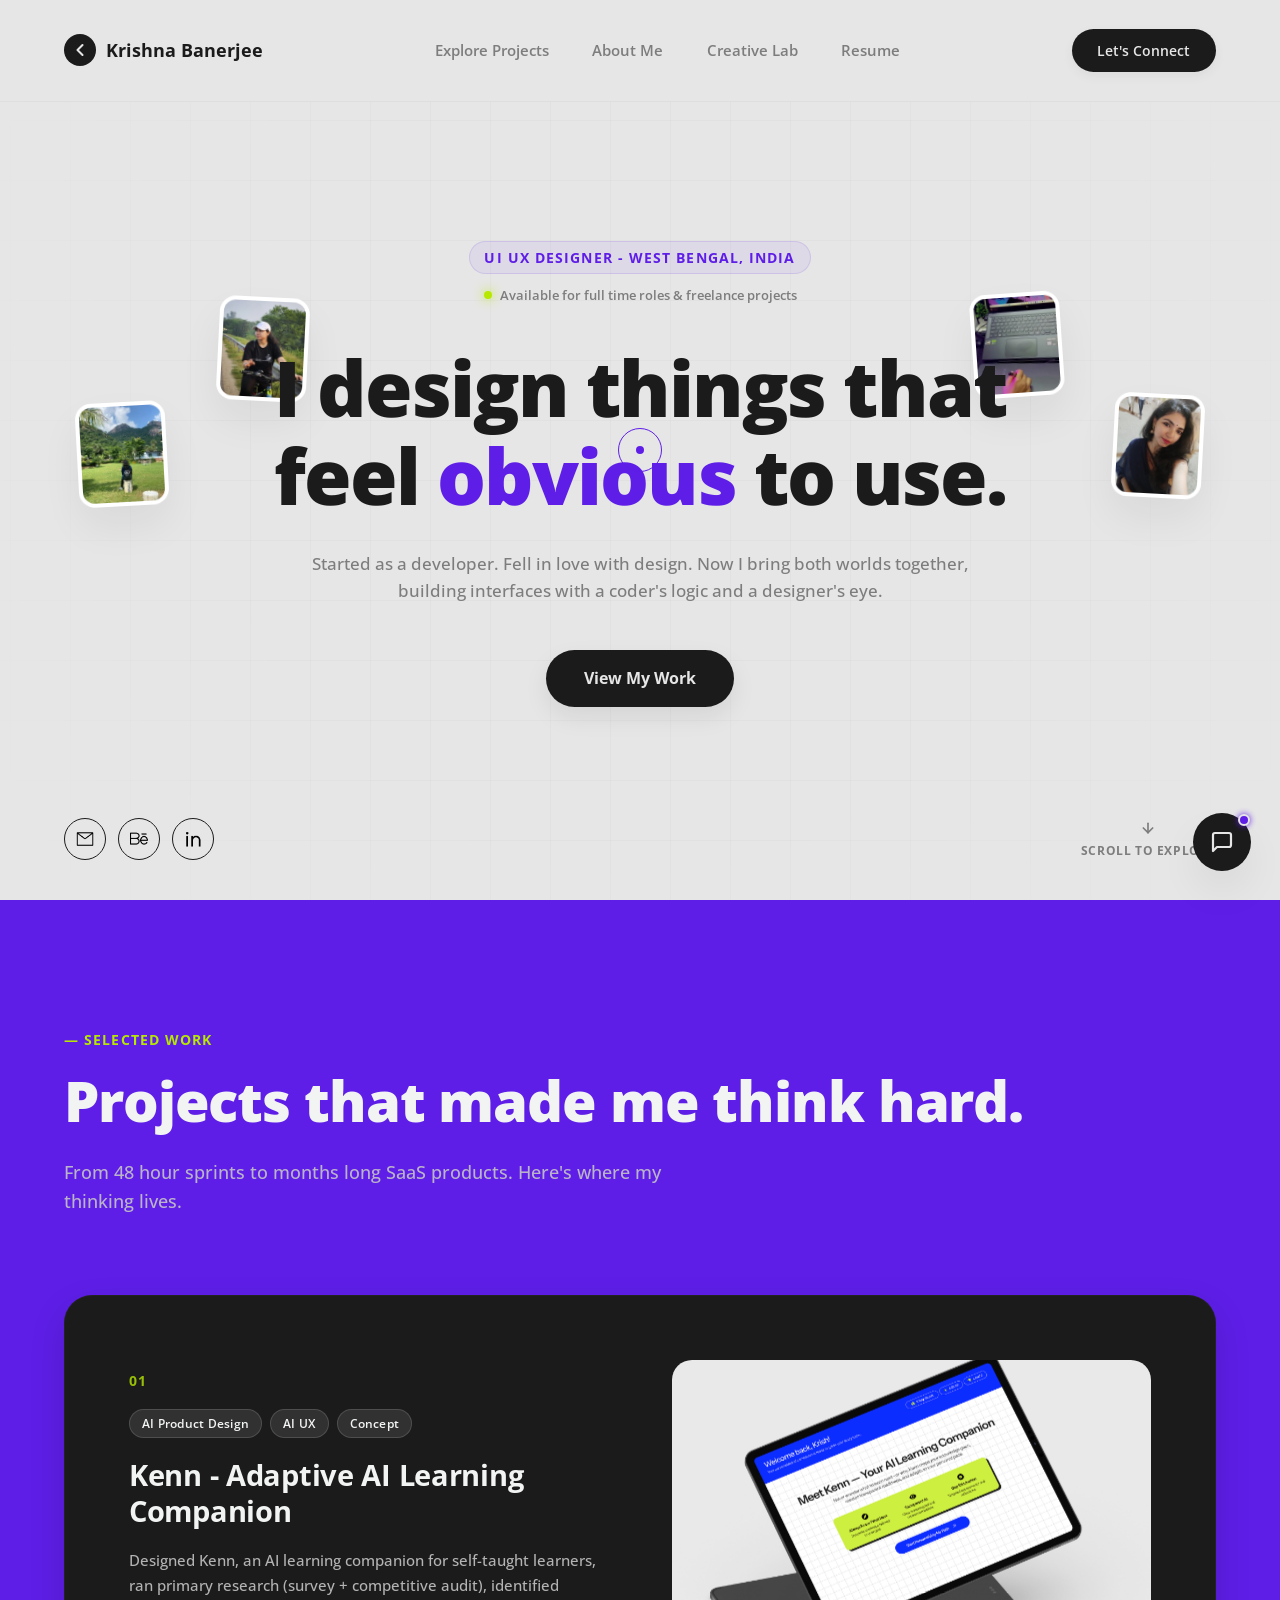
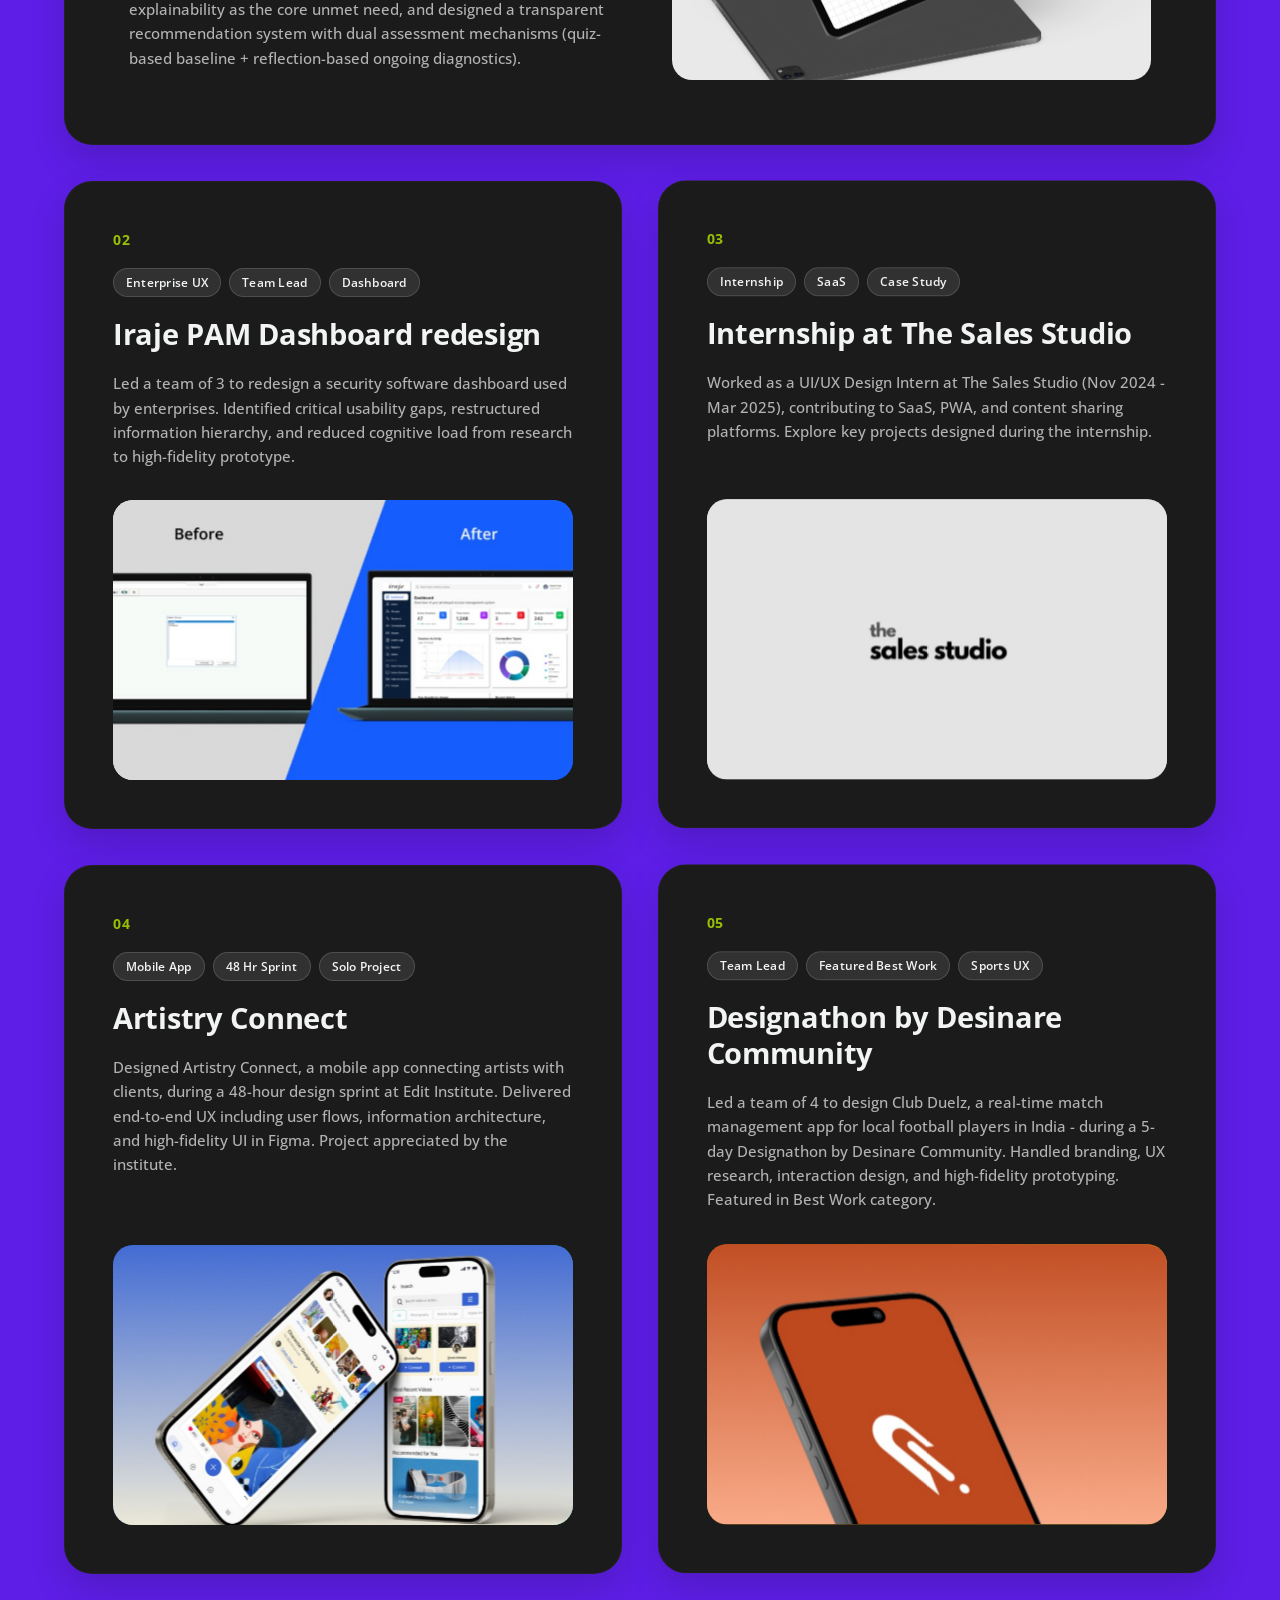
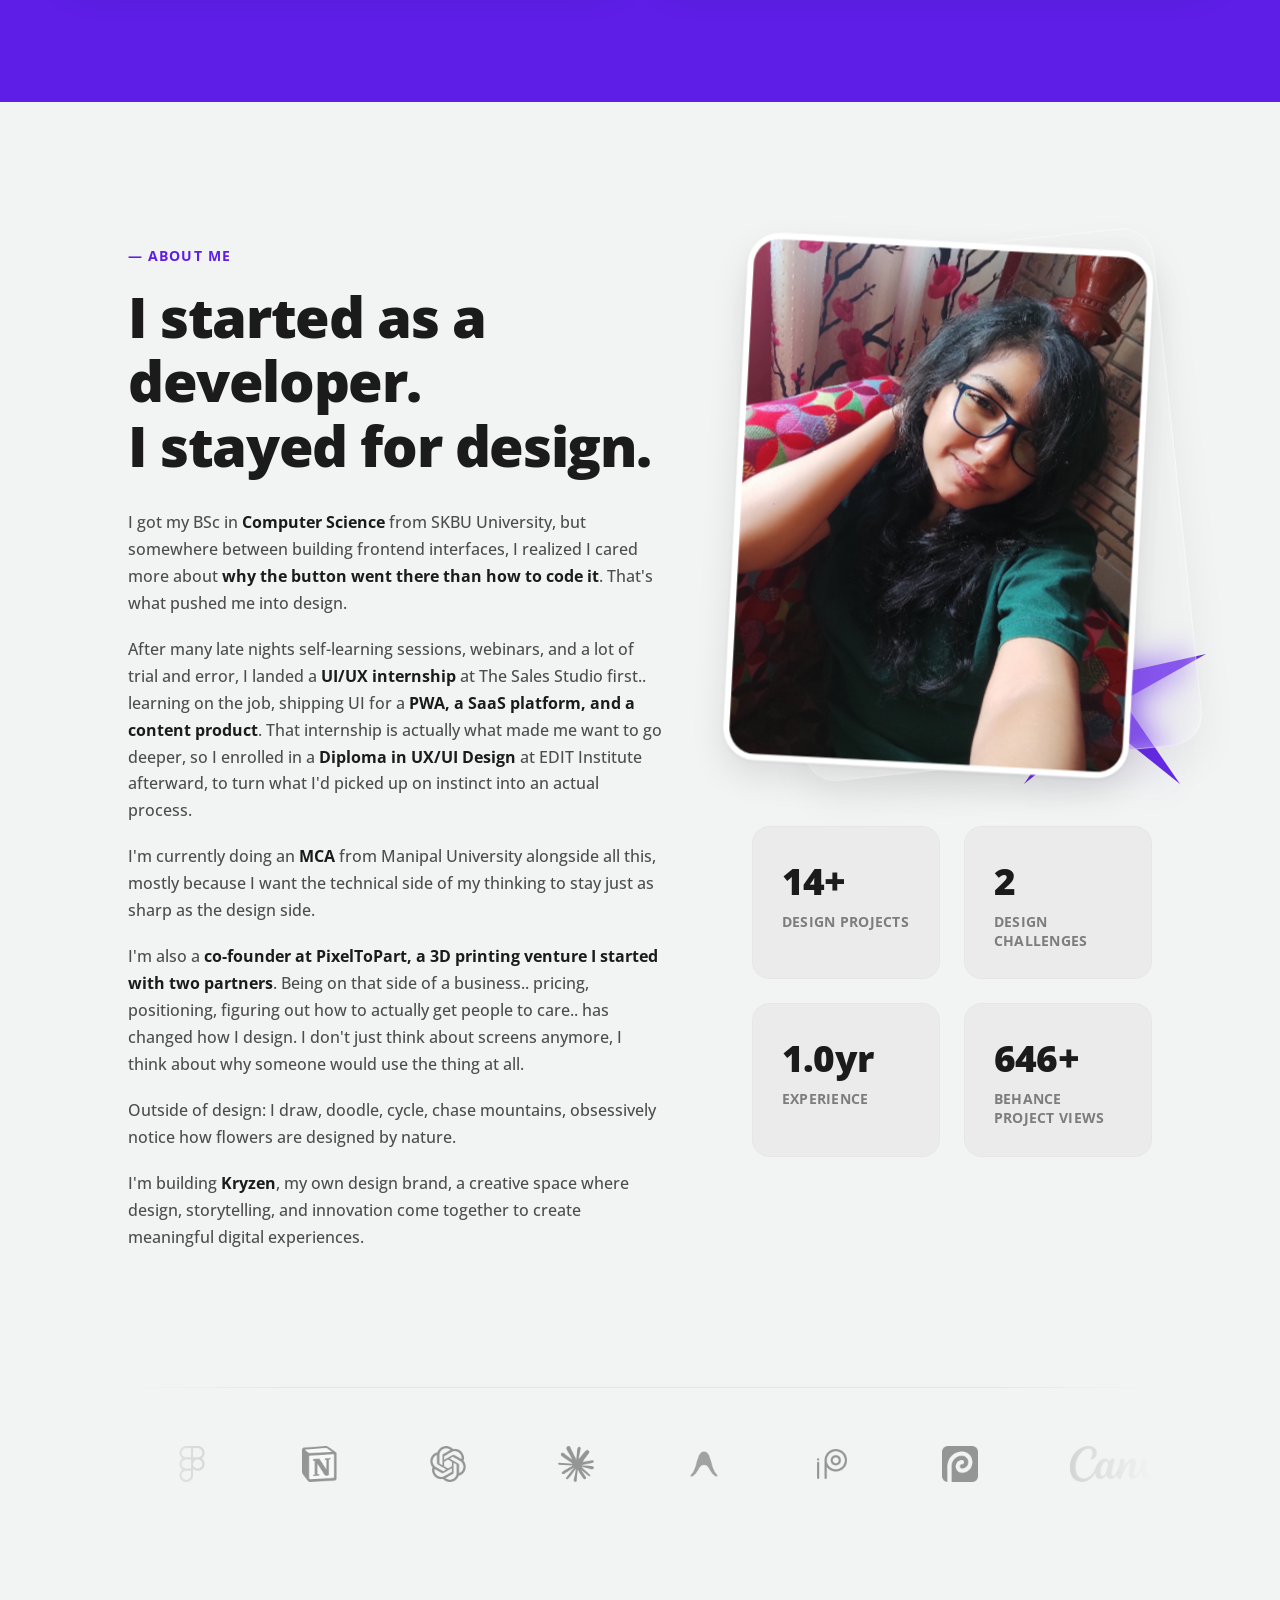
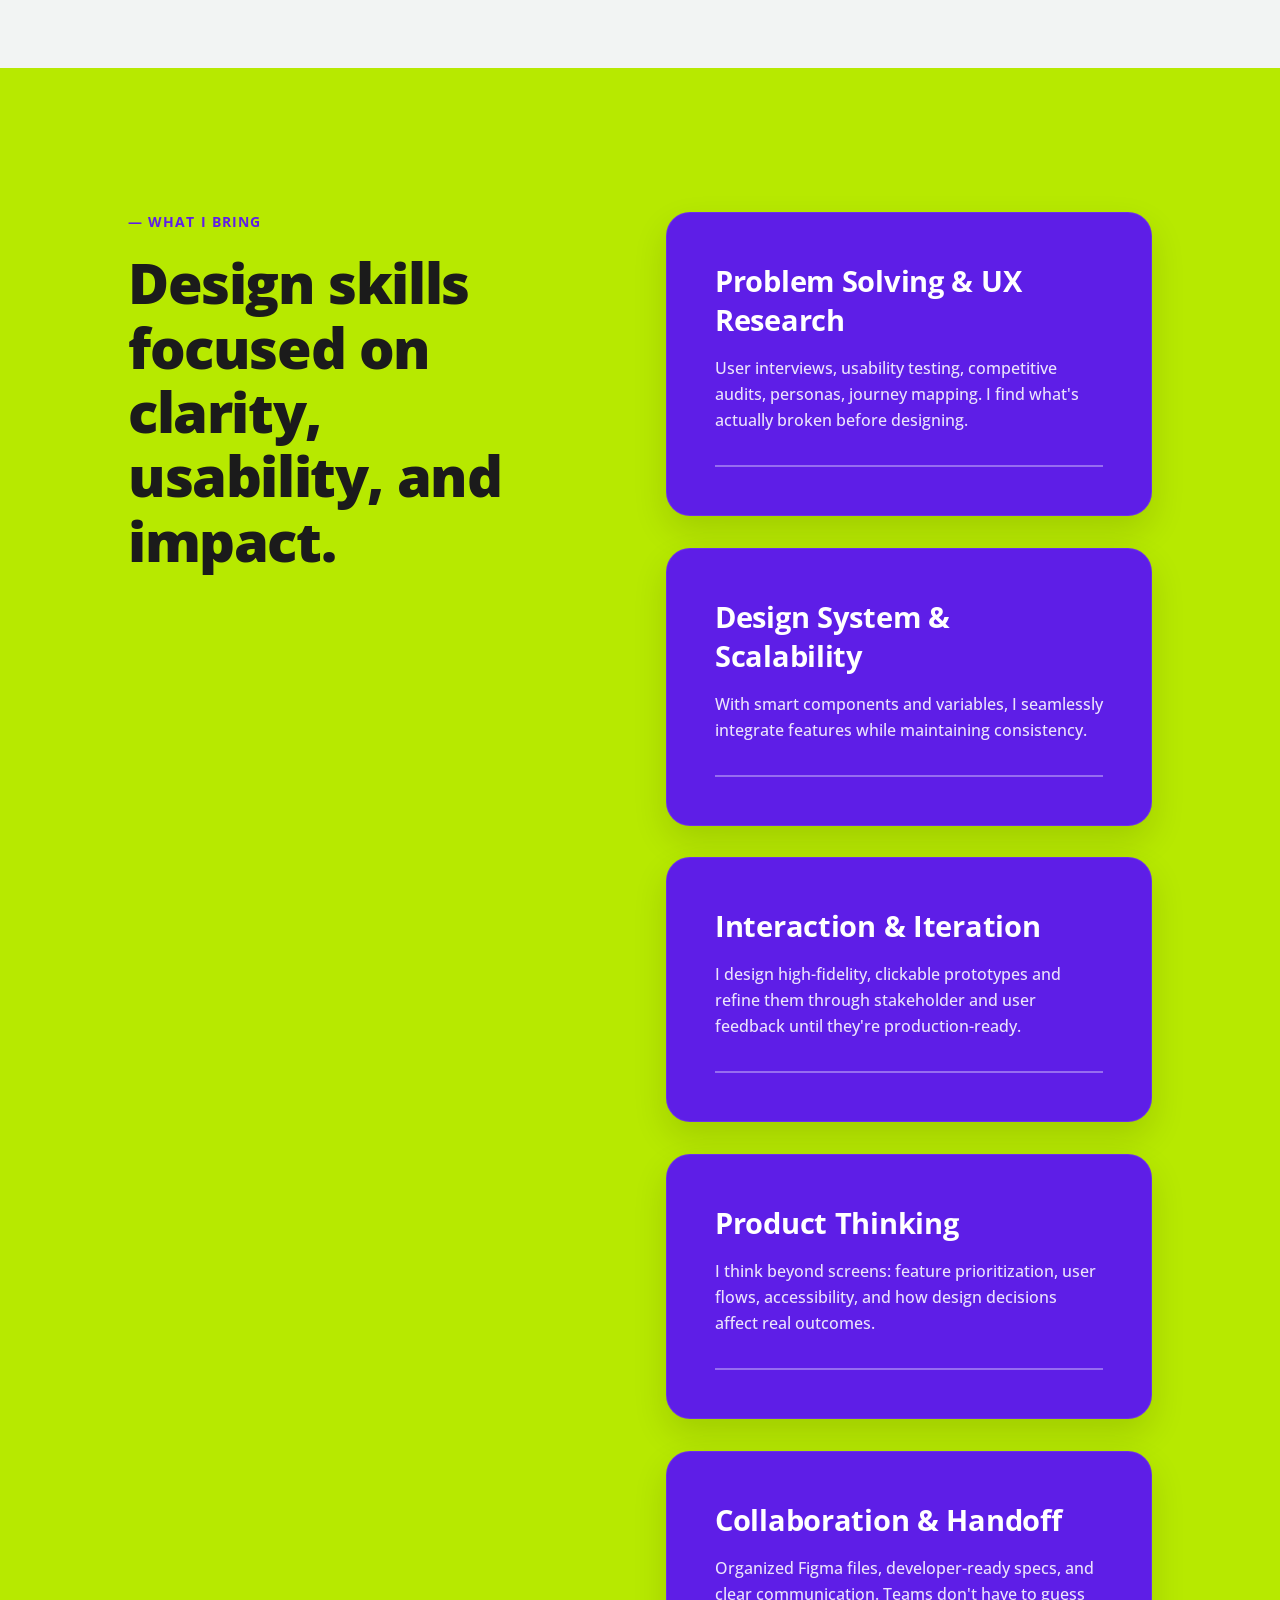
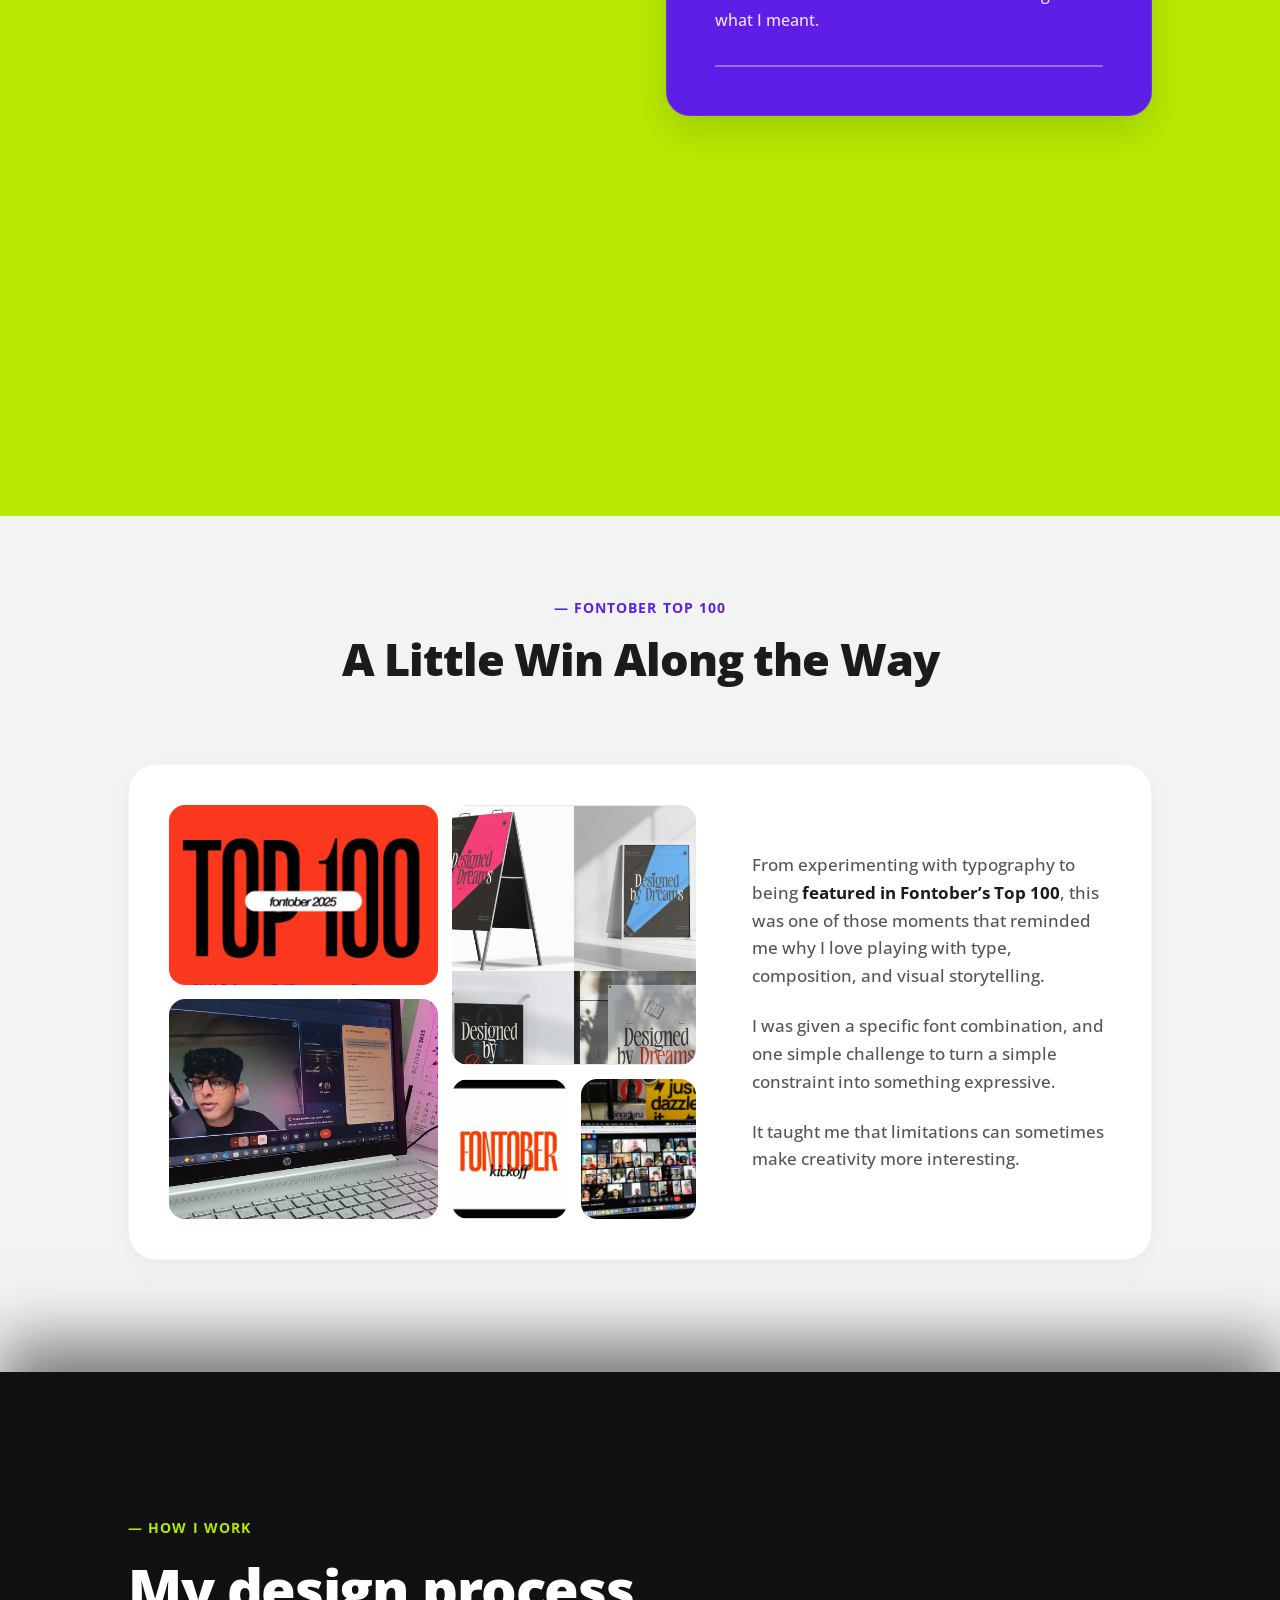
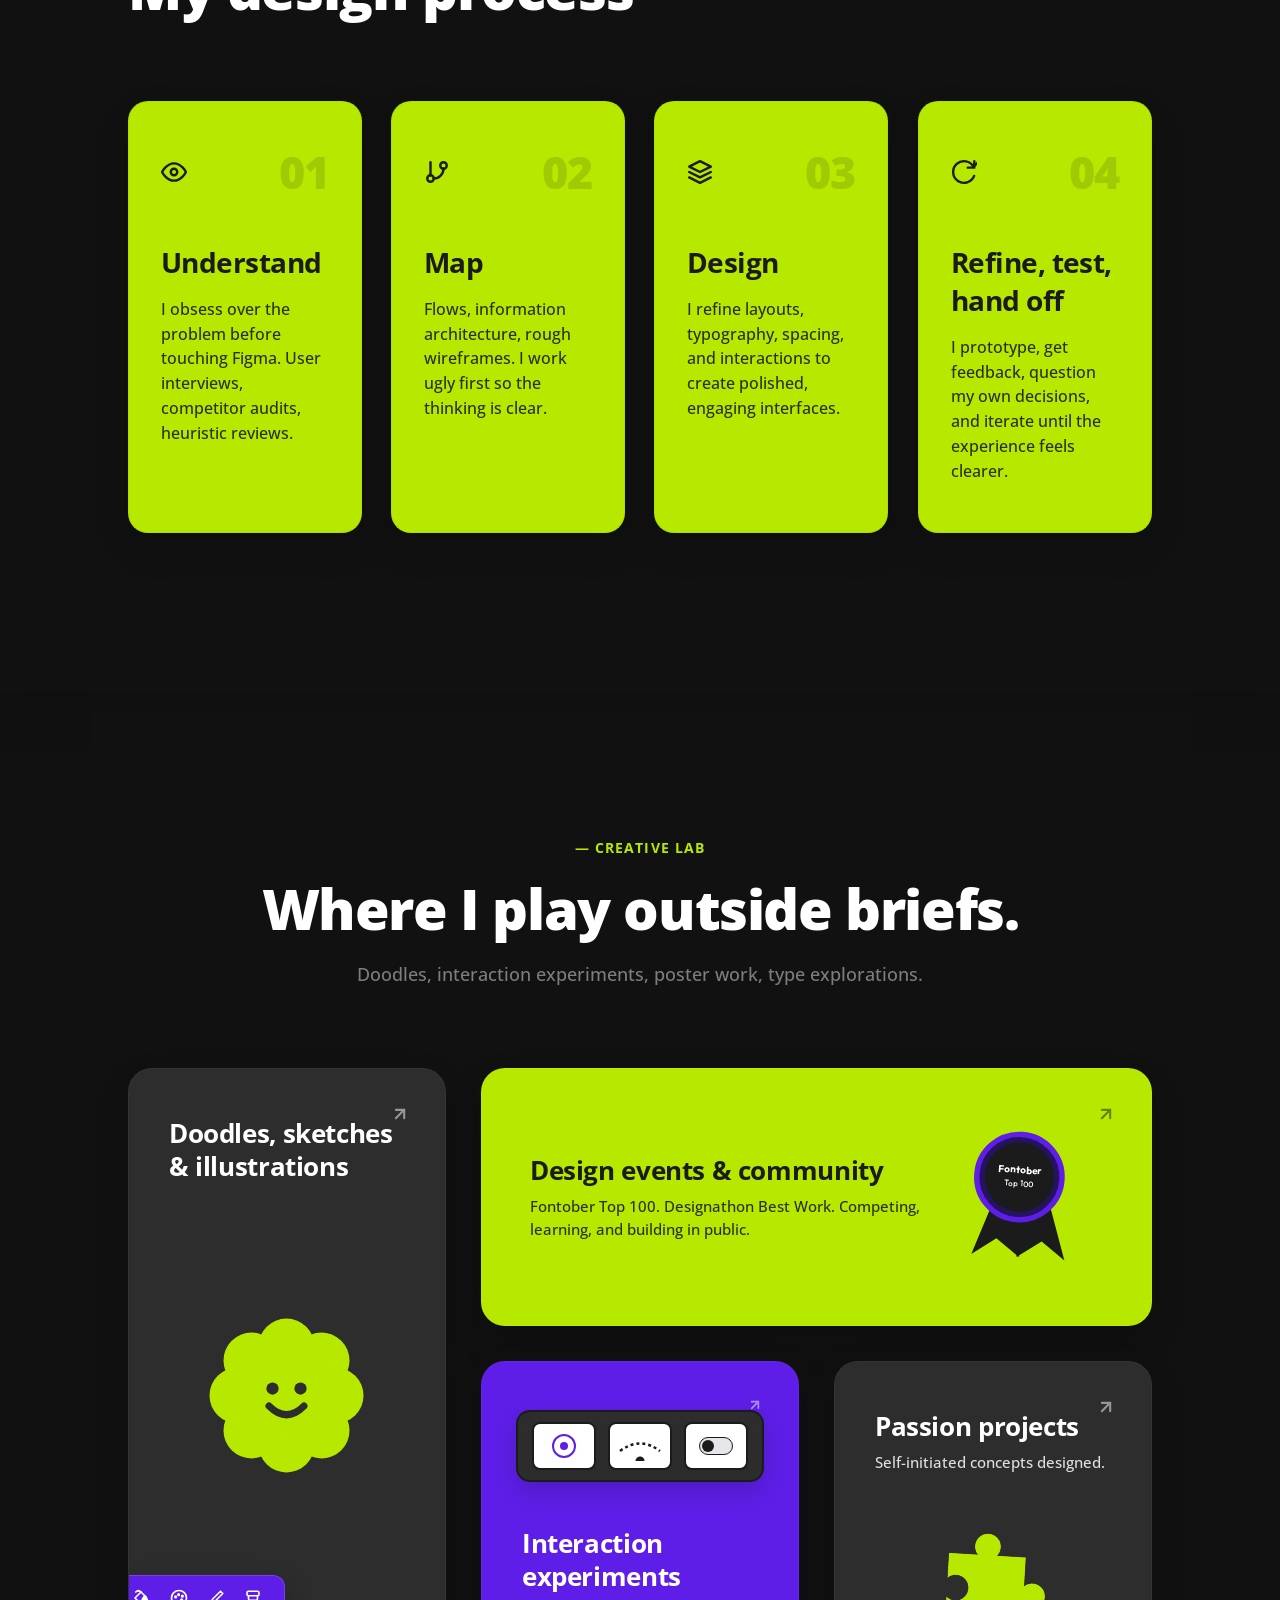
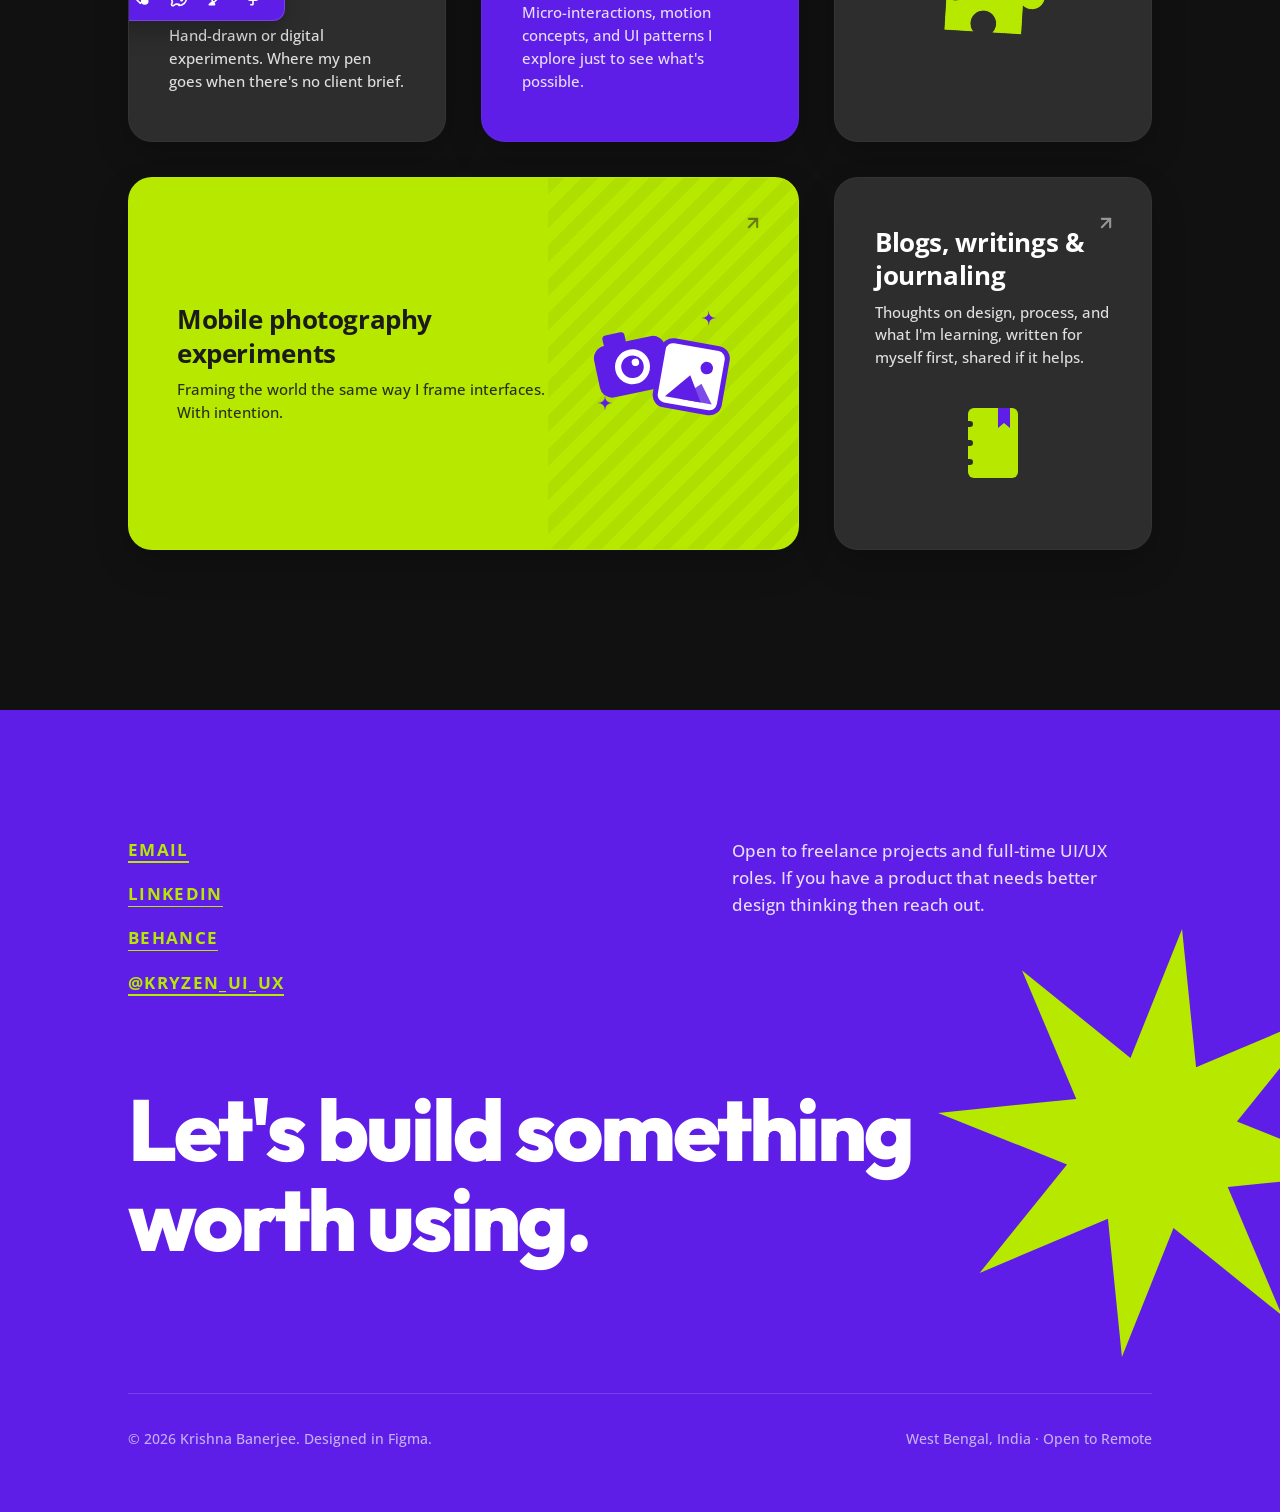
==== commit f6918146: "git" ====
--- a/index.html
+++ b/index.html
@@ -665,54 +665,76 @@
             <h2 class="process-title">My design process</h2>
           </div>
 
-          <div class="process-bento-grid">
-
-            <!-- Card 1: Understand the problem -->
-            <div class="process-bento-card card-understand">
-              <div class="process-bento-text">
-                <h3 class="process-bento-title">Understand the problem</h3>
-                <p class="process-bento-desc">I understand the problem and user needs first to know what we're actually
-                  trying to solve, who we're solving it for, and what isn't working right now.</p>
-              </div>
-              <div class="process-bento-stage">
-                <img src="assets/spacings/1.png" alt="Understand the problem research collage" class="process-bento-img">
-              </div>
-            </div>
-
-            <!-- Card 2: Structure before styling -->
-            <div class="process-bento-card card-structure">
-              <div class="process-bento-text">
-                <h3 class="process-bento-title">Structure before styling</h3>
-                <p class="process-bento-desc">Once I know the problem, I start figuring out how the experience should work.
-                  I simplify complex problems into clear user flows, wireframes, and intuitive structures.</p>
-              </div>
-              <div class="process-bento-stage">
-                <img src="assets/spacings/2.png" alt="Structure before styling wireframes and user flow collage" class="process-bento-img">
-              </div>
-            </div>
-
-            <!-- Card 3: Turn thinking into design -->
-            <div class="process-bento-card card-thinking">
-              <div class="process-bento-text">
-                <h3 class="process-bento-title">Turn thinking into design</h3>
-                <p class="process-bento-desc">I refine layouts, typography, spacing, and interactions to create polished,
-                  engaging interfaces.</p>
-              </div>
-              <div class="process-bento-stage">
-                <img src="assets/spacings/3.png" alt="Turn thinking into design design system collage" class="process-bento-img">
-              </div>
-            </div>
-
-            <!-- Card 4: Refine, test, hand off -->
-            <div class="process-bento-card card-refine">
-              <div class="process-bento-text">
-                <h3 class="process-bento-title">Refine, test, hand off</h3>
-                <p class="process-bento-desc">I prototype, get feedback, question my own decisions, and iterate until the
-                  experience feels clearer.</p>
-              </div>
-              <div class="process-bento-stage">
-                <img src="assets/spacings/4.png" alt="Refine test hand off prototyping collage" class="process-bento-img">
-              </div>
+          <div class="process-grid">
+
+            <!-- Card 01: Understand -->
+            <div class="process-card">
+              <div class="process-card-header">
+                <div class="process-icon-wrap">
+                  <svg viewBox="0 0 24 24" width="22" height="22" stroke="currentColor" stroke-width="2.5" fill="none"
+                    stroke-linecap="round" stroke-linejoin="round" class="process-card-icon">
+                    <path d="M1 12s4-8 11-8 11 8 11 8-4 8-11 8-11-8-11-8z"></path>
+                    <circle cx="12" cy="12" r="3"></circle>
+                  </svg>
+                </div>
+                <span class="process-number">01</span>
+              </div>
+              <h3 class="process-card-title">Understand</h3>
+              <p class="process-card-text">I obsess over the problem before touching Figma. User interviews, competitor
+                audits, heuristic reviews.</p>
+            </div>
+
+            <!-- Card 02: Map -->
+            <div class="process-card">
+              <div class="process-card-header">
+                <div class="process-icon-wrap">
+                  <svg viewBox="0 0 24 24" width="22" height="22" stroke="currentColor" stroke-width="2.5" fill="none"
+                    stroke-linecap="round" stroke-linejoin="round" class="process-card-icon">
+                    <line x1="6" y1="3" x2="6" y2="15"></line>
+                    <circle cx="18" cy="6" r="3"></circle>
+                    <circle cx="6" cy="18" r="3"></circle>
+                    <path d="M18 9a9 9 0 0 1-9 9"></path>
+                  </svg>
+                </div>
+                <span class="process-number">02</span>
+              </div>
+              <h3 class="process-card-title">Map</h3>
+              <p class="process-card-text">Flows, information architecture, rough wireframes. I work ugly first so the
+                thinking is clear.</p>
+            </div>
+
+            <!-- Card 03: Design -->
+            <div class="process-card">
+              <div class="process-card-header">
+                <div class="process-icon-wrap">
+                  <svg viewBox="0 0 24 24" width="22" height="22" stroke="currentColor" stroke-width="2.5" fill="none"
+                    stroke-linecap="round" stroke-linejoin="round" class="process-card-icon">
+                    <polygon points="12 2 2 7 12 12 22 7 12 2"></polygon>
+                    <polyline points="2 17 12 22 22 17"></polyline>
+                    <polyline points="2 12 12 17 22 12"></polyline>
+                  </svg>
+                </div>
+                <span class="process-number">03</span>
+              </div>
+              <h3 class="process-card-title">Design</h3>
+              <p class="process-card-text">I refine layouts, typography, spacing, and interactions to create polished,
+                engaging interfaces.</p>
+            </div>
+
+            <!-- Card 04: Refine, test, hand off -->
+            <div class="process-card">
+              <div class="process-card-header">
+                <div class="process-icon-wrap">
+                  <svg viewBox="0 0 24 24" width="22" height="22" stroke="currentColor" stroke-width="2.5" fill="none"
+                    stroke-linecap="round" stroke-linejoin="round" class="process-card-icon">
+                    <path d="M21.5 2v6h-6M21.34 15.57a10 10 0 1 1-.57-8.38l5.67-5.67"></path>
+                  </svg>
+                </div>
+                <span class="process-number">04</span>
+              </div>
+              <h3 class="process-card-title">Refine, test, hand off</h3>
+              <p class="process-card-text">I prototype, get feedback, question my own decisions, and iterate until the
+                experience feels clearer.</p>
             </div>
 
           </div>
@@ -1038,6 +1060,9 @@
 
     <!-- Interactive AI Chatbot Widget -->
     <div class="chatbot-widget">
+      <!-- Hover Tooltip -->
+      <div class="chatbot-tooltip">Ask Krishna's AI Assistant</div>
+
       <!-- Chat Toggle Trigger -->
       <button class="chatbot-toggle magnetic" id="chatToggle" aria-label="Open chat assistant">
         <div class="bot-icon-wrapper">
--- a/src/style.css
+++ b/src/style.css
@@ -751,6 +751,54 @@
   bottom: 1.8rem;
   right: 1.8rem;
   z-index: 1000;
+}
+
+/* Hover Tooltip */
+.chatbot-tooltip {
+  position: absolute;
+  right: calc(100% + 14px);
+  top: 50%;
+  transform: translateY(-50%) translateX(10px);
+  background-color: var(--text-primary);
+  color: #FFFFFF;
+  padding: 8px 16px;
+  border-radius: 20px;
+  font-family: var(--font-main);
+  font-size: 0.82rem;
+  font-weight: 600;
+  letter-spacing: 0.01em;
+  white-space: nowrap;
+  pointer-events: none;
+  opacity: 0;
+  visibility: hidden;
+  box-shadow: 0 10px 25px rgba(0, 0, 0, 0.25);
+  transition: opacity 0.3s ease, transform 0.3s cubic-bezier(0.25, 1, 0.5, 1), visibility 0.3s;
+  z-index: 1001;
+}
+
+.chatbot-tooltip::after {
+  content: '';
+  position: absolute;
+  left: 100%;
+  top: 50%;
+  transform: translateY(-50%);
+  border-width: 5px;
+  border-style: solid;
+  border-color: transparent transparent transparent var(--text-primary);
+}
+
+/* Show Tooltip on Hover */
+.chatbot-widget:hover .chatbot-tooltip {
+  opacity: 1;
+  visibility: visible;
+  transform: translateY(-50%) translateX(0);
+}
+
+/* Hide Tooltip when Chat Drawer is Active */
+.chatbot-widget.active .chatbot-tooltip {
+  opacity: 0 !important;
+  visibility: hidden !important;
+  transform: translateY(-50%) translateX(10px) !important;
 }
 
 /* Launcher Button */
@@ -2291,7 +2339,6 @@
 .process-tag {
   display: inline-block;
   color: var(--accent-green); /* Acid Lime */
-  font-family: 'Outfit', sans-serif;
   font-weight: 700;
   font-size: 0.85rem;
   letter-spacing: 0.08em;
@@ -2300,7 +2347,6 @@
 }
 
 .process-title {
-  font-family: 'Outfit', sans-serif;
   font-size: 3.5rem;
   font-weight: 800;
   line-height: 1.15;
@@ -2308,143 +2354,136 @@
   color: #FFFFFF; /* Crisp White */
 }
 
-/* 2x2 Bento Process Grid */
-.process-bento-grid {
+/* 4-Column Grid */
+.process-grid {
   display: grid;
-  grid-template-columns: repeat(2, 1fr);
-  gap: 2rem;
+  grid-template-columns: repeat(4, 1fr);
+  gap: 1.8rem;
   align-items: stretch;
 }
 
-.process-bento-card {
-  border-radius: 28px;
-  padding: 2.25rem 2.25rem 0 2.25rem;
+/* Process Card */
+.process-card {
+  background-color: var(--accent-green); /* Solid Acid Lime */
+  color: var(--text-primary); /* Obsidian dark text */
+  border-radius: 20px;
+  padding: 3rem 2rem;
   display: flex;
   flex-direction: column;
   justify-content: flex-start;
+  box-shadow: 0 15px 35px rgba(0, 0, 0, 0.15);
+  border: 1px solid rgba(27, 27, 27, 0.05);
   position: relative;
-  overflow: hidden;
-  box-shadow: 0 15px 35px rgba(0, 0, 0, 0.2);
-  border: 1px solid rgba(255, 255, 255, 0.05);
-  min-height: 480px;
+  
+  /* Initial state for Framer-style elastic slide-up, scale, and rotate reveal */
+  opacity: 0;
+  will-change: transform, opacity;
+}
+
+/* Staggered delay and distinct rotational entry curves for each card */
+.process-card:nth-child(1) {
+  transform: translateY(80px) scale(0.92) rotate(-2.5deg);
+  transition: transform 0.9s cubic-bezier(0.34, 1.3, 0.64, 1), opacity 0.9s cubic-bezier(0.25, 1, 0.5, 1), box-shadow 0.4s ease;
+  transition-delay: 0s;
+}
+
+.process-card:nth-child(2) {
+  transform: translateY(80px) scale(0.92) rotate(2.5deg);
+  transition: transform 0.9s cubic-bezier(0.34, 1.3, 0.64, 1), opacity 0.9s cubic-bezier(0.25, 1, 0.5, 1), box-shadow 0.4s ease;
+  transition-delay: 0.15s;
+}
+
+.process-card:nth-child(3) {
+  transform: translateY(80px) scale(0.92) rotate(-2.5deg);
+  transition: transform 0.9s cubic-bezier(0.34, 1.3, 0.64, 1), opacity 0.9s cubic-bezier(0.25, 1, 0.5, 1), box-shadow 0.4s ease;
+  transition-delay: 0.3s;
+}
+
+.process-card:nth-child(4) {
+  transform: translateY(80px) scale(0.92) rotate(2.5deg);
+  transition: transform 0.9s cubic-bezier(0.34, 1.3, 0.64, 1), opacity 0.9s cubic-bezier(0.25, 1, 0.5, 1), box-shadow 0.4s ease;
+  transition-delay: 0.45s;
+}
+
+.process-card.visible {
+  opacity: 1;
+  transform: translateY(0) scale(1) rotate(0deg);
+}
+
+.process-card:hover {
+  transition-delay: 0s !important;
   transition: transform 0.4s cubic-bezier(0.25, 1, 0.5, 1), box-shadow 0.4s ease;
-}
-
-.process-bento-card:hover {
-  transform: translateY(-6px);
-  box-shadow: 0 25px 50px rgba(0, 0, 0, 0.35);
-}
-
-/* Card Themes */
-.process-bento-card.card-understand {
-  background-color: var(--accent-green); /* Acid Lime #B7E900 */
-  color: #141414;
-}
-
-.process-bento-card.card-understand .process-bento-title {
-  color: #141414;
-}
-
-.process-bento-card.card-understand .process-bento-desc {
-  color: #2A2A2A;
-}
-
-.process-bento-card.card-structure,
-.process-bento-card.card-thinking {
-  background-color: #222222; /* Dark Charcoal */
-  color: #FFFFFF;
-}
-
-.process-bento-card.card-structure .process-bento-title,
-.process-bento-card.card-thinking .process-bento-title {
-  color: #FFFFFF;
-}
-
-.process-bento-card.card-structure .process-bento-desc,
-.process-bento-card.card-thinking .process-bento-desc {
-  color: #B0B0B0;
-}
-
-.process-bento-card.card-refine {
-  background-color: #5E1EE7; /* Electric Purple */
-  color: #FFFFFF;
-}
-
-.process-bento-card.card-refine .process-bento-title {
-  color: #FFFFFF;
-}
-
-.process-bento-card.card-refine .process-bento-desc {
-  color: rgba(255, 255, 255, 0.85);
-}
-
-/* Typography */
-.process-bento-title {
-  font-family: 'Outfit', sans-serif;
-  font-size: 1.6rem;
-  font-weight: 600;
-  line-height: 1.3;
-  margin-bottom: 0.5rem;
-  letter-spacing: -0.015em;
-}
-
-.process-bento-desc {
-  font-family: var(--font-main);
-  font-size: 0.98rem;
-  line-height: 1.5;
+  transform: translateY(-12px) scale(1.02);
+  box-shadow: 0 30px 60px rgba(183, 233, 0, 0.22), 0 15px 35px rgba(0, 0, 0, 0.2);
+  z-index: 10;
+}
+
+
+
+.process-card-header {
+  display: flex;
+  justify-content: space-between;
+  align-items: center;
+  margin-bottom: 3rem;
+  width: 100%;
+}
+
+.process-icon-wrap {
+  display: flex;
+  align-items: center;
+  justify-content: center;
+  color: var(--text-primary);
+}
+
+.process-card-icon {
+  width: 26px;
+  height: 26px;
+  stroke: var(--text-primary);
+  stroke-width: 2.2;
+}
+
+.process-number {
+  font-size: 2.8rem;
+  font-weight: 800;
+  line-height: 1;
+  color: rgba(27, 27, 27, 0.15); /* semi-transparent overlay */
+  letter-spacing: -0.02em;
+  user-select: none;
+}
+
+.process-card-title {
+  font-size: 1.75rem;
+  font-weight: 700;
+  margin-bottom: 1rem;
+  letter-spacing: -0.02em;
+  color: var(--text-primary);
+}
+
+.process-card-text {
+  font-size: 1rem;
+  line-height: 1.55;
   font-weight: 500;
-  margin-bottom: 0.8rem;
-}
-
-/* Bento Visual Stage */
-.process-bento-stage {
-  position: relative;
-  width: calc(100% + 4.5rem);
-  margin-left: -2.25rem;
-  margin-right: -2.25rem;
-  margin-top: 0.5rem;
-  height: 380px;
-  overflow: hidden;
-  display: flex;
-  align-items: flex-end;
-  justify-content: center;
-}
-
-.process-bento-img {
-  width: 100%;
-  height: 100%;
-  display: block;
-  transition: transform 0.5s cubic-bezier(0.25, 1, 0.5, 1);
-}
-
-/* Card 1 & Card 4: Full Cover Bleed */
-.card-understand .process-bento-img,
-.card-refine .process-bento-img {
-  object-fit: cover;
-  object-position: top center;
-}
-
-/* Card 2 & Card 3: Contain Fit (No side cutoffs) */
-.card-structure .process-bento-img,
-.card-thinking .process-bento-img {
-  object-fit: contain;
-  object-position: bottom center;
-}
-
-.process-bento-card:hover .process-bento-img {
-  transform: scale(1.03);
+  opacity: 0.9;
+  color: var(--text-primary);
 }
 
 /* ----------------------------------------------------
  * HOW I WORK / PROCESS SECTION RESPONSIVE QUERIES
  * ---------------------------------------------------- */
 
+@media (max-width: 1200px) {
+  .process-grid {
+    grid-template-columns: repeat(2, 1fr);
+    gap: 2rem;
+  }
+}
+
 @media (max-width: 992px) {
   .process-section {
     padding: 7rem 8% 6rem 8%;
   }
 
-  .process-bento-grid {
+  .process-grid {
     grid-template-columns: 1fr;
     gap: 2.2rem;
   }
@@ -2453,9 +2492,8 @@
     font-size: 2.8rem;
   }
   
-  .process-bento-card {
-    padding: 2rem 2rem 0 2rem;
-    min-height: 480px;
+  .process-card {
+    padding: 2.5rem;
   }
 }
 
@@ -2468,9 +2506,8 @@
     font-size: 2.2rem;
   }
   
-  .process-bento-card {
-    padding: 1.8rem 1.8rem 0 1.8rem;
-    min-height: 440px;
+  .process-card {
+    padding: 2rem;
   }
   
   .process-card-title {
@@ -5094,12 +5131,12 @@
 }
 
 /* ----------------------------------------------------
- * RESUME PAGE STYLING (resume.html)
+ * RESUME PAGE STYLING (resume.html - ATS Single Column)
  * ---------------------------------------------------- */
 .resume-page-container {
   max-width: 1200px;
   margin: 0 auto;
-  padding: 80px 5% 80px 5%;
+  padding: 60px 5% 80px 5%;
   display: flex;
   flex-direction: column;
   align-items: center;
@@ -5159,36 +5196,204 @@
   box-shadow: var(--shadow-glow);
 }
 
-/* White Sheet wrapper */
-.resume-page-container .resume-container {
+/* ATS Resume Sheet Styling */
+.ats-resume-sheet {
+  width: 100%;
   max-width: 850px;
-  border-radius: 24px;
-  overflow: hidden;
-  box-shadow: 0 30px 60px rgba(0, 0, 0, 0.4);
-  border: 1px solid rgba(255, 255, 255, 0.1);
-}
-
-/* Visibility fixes for custom cursor on light resume container */
-body:has(.resume-container:hover) .cursor-dot {
+  background-color: #FFFFFF;
+  color: #111111;
+  padding: 3.5rem 4rem;
+  border-radius: 8px;
+  box-shadow: 0 25px 60px rgba(0, 0, 0, 0.4);
+  font-family: 'Times New Roman', Times, 'Merriweather', Georgia, serif;
+  line-height: 1.45;
+  font-size: 0.98rem;
+  box-sizing: border-box;
+}
+
+.ats-header {
+  text-align: center;
+  margin-bottom: 1.5rem;
+}
+
+.ats-name {
+  font-family: 'Times New Roman', Times, 'Merriweather', Georgia, serif;
+  font-size: 2.2rem;
+  font-weight: 700;
+  letter-spacing: 0.05em;
+  text-transform: uppercase;
+  color: #000000;
+  margin-bottom: 0.3rem;
+}
+
+.ats-tagline {
+  font-size: 1.1rem;
+  font-weight: 400;
+  color: #222222;
+  margin-bottom: 0.5rem;
+}
+
+.ats-contact-info,
+.ats-links-info {
+  font-size: 0.92rem;
+  color: #333333;
+  margin-bottom: 0.3rem;
+}
+
+.ats-contact-info .sep,
+.ats-links-info .sep {
+  margin: 0 0.4rem;
+  color: #666666;
+}
+
+.ats-contact-info a,
+.ats-links-info a {
+  color: #0055CC;
+  text-decoration: underline;
+}
+
+.ats-contact-info a:hover,
+.ats-links-info a:hover {
+  color: #003399;
+}
+
+.ats-section {
+  margin-bottom: 1.25rem;
+}
+
+.ats-section-title {
+  font-family: 'Times New Roman', Times, 'Merriweather', Georgia, serif;
+  font-size: 1.05rem;
+  font-weight: 700;
+  letter-spacing: 0.04em;
+  text-transform: uppercase;
+  color: #000000;
+  border-bottom: 1px solid #777777;
+  padding-bottom: 0.2rem;
+  margin-bottom: 0.6rem;
+}
+
+.ats-text {
+  font-size: 0.95rem;
+  line-height: 1.5;
+  color: #111111;
+  text-align: justify;
+}
+
+.ats-skills-list {
+  list-style: none;
+  padding: 0;
+  margin: 0;
+}
+
+.ats-skills-list li {
+  font-size: 0.95rem;
+  line-height: 1.5;
+  margin-bottom: 0.4rem;
+}
+
+.ats-entry {
+  margin-bottom: 0.85rem;
+}
+
+.ats-entry-header {
+  display: flex;
+  justify-content: space-between;
+  align-items: baseline;
+  margin-bottom: 0.25rem;
+}
+
+.ats-entry-title {
+  font-size: 0.96rem;
+  font-weight: 400;
+  color: #000000;
+  margin: 0;
+}
+
+.ats-entry-title strong {
+  font-weight: 700;
+}
+
+.ats-entry-date {
+  font-size: 0.92rem;
+  font-style: italic;
+  color: #333333;
+  white-space: nowrap;
+}
+
+.ats-bullet-list {
+  margin: 0.3rem 0 0 1.2rem;
+  padding: 0;
+  list-style-type: disc;
+}
+
+.ats-bullet-list li {
+  font-size: 0.94rem;
+  line-height: 1.45;
+  margin-bottom: 0.3rem;
+  color: #111111;
+}
+
+.ats-education-list {
+  list-style: none;
+  padding: 0;
+  margin: 0 0 0.5rem 0;
+}
+
+.ats-education-list li {
+  font-size: 0.95rem;
+  line-height: 1.5;
+  margin-bottom: 0.35rem;
+}
+
+.ats-languages {
+  font-size: 0.95rem;
+  margin-top: 0.5rem;
+  color: #111111;
+}
+
+/* Visibility fixes for custom cursor on light resume sheet */
+body:has(.ats-resume-sheet:hover) .cursor-dot {
   background-color: var(--accent-purple);
   box-shadow: 0 0 8px rgba(94, 30, 231, 0.5);
 }
 
-body:has(.resume-container:hover) .cursor-ring {
+body:has(.ats-resume-sheet:hover) .cursor-ring {
   border-color: var(--accent-purple);
   background-color: rgba(94, 30, 231, 0.05);
   box-shadow: 0 0 12px rgba(94, 30, 231, 0.2);
 }
 
-/* Print Stylesheet overrides */
+/* Responsive ATS sheet padding for mobile */
+@media (max-width: 768px) {
+  .ats-resume-sheet {
+    padding: 2rem 1.5rem;
+  }
+  .ats-name {
+    font-size: 1.75rem;
+  }
+  .ats-entry-header {
+    flex-direction: column;
+    align-items: flex-start;
+  }
+  .ats-entry-date {
+    margin-top: 0.1rem;
+    margin-bottom: 0.2rem;
+  }
+}
+
+/* Print Stylesheet overrides for ATS PDF Download */
 @media print {
+  @page {
+    size: A4 portrait;
+    margin: 10mm 12mm;
+  }
   body {
     background: #FFFFFF !important;
     color: #000000 !important;
     overflow: visible !important;
   }
   .resume-page-header,
-  .grid-overlay,
   .custom-cursor,
   .back-link,
   .btn-print,
@@ -5200,7 +5405,7 @@
     margin: 0 !important;
     background: #FFFFFF !important;
   }
-  .resume-page-container .resume-container {
+  .ats-resume-sheet {
     box-shadow: none !important;
     border: none !important;
     width: 100% !important;
@@ -5209,6 +5414,7 @@
     padding: 0 !important;
     border-radius: 0 !important;
   }
+}
   .resume-sidebar {
     background: #F8F9FA !important;
     -webkit-print-color-adjust: exact;
